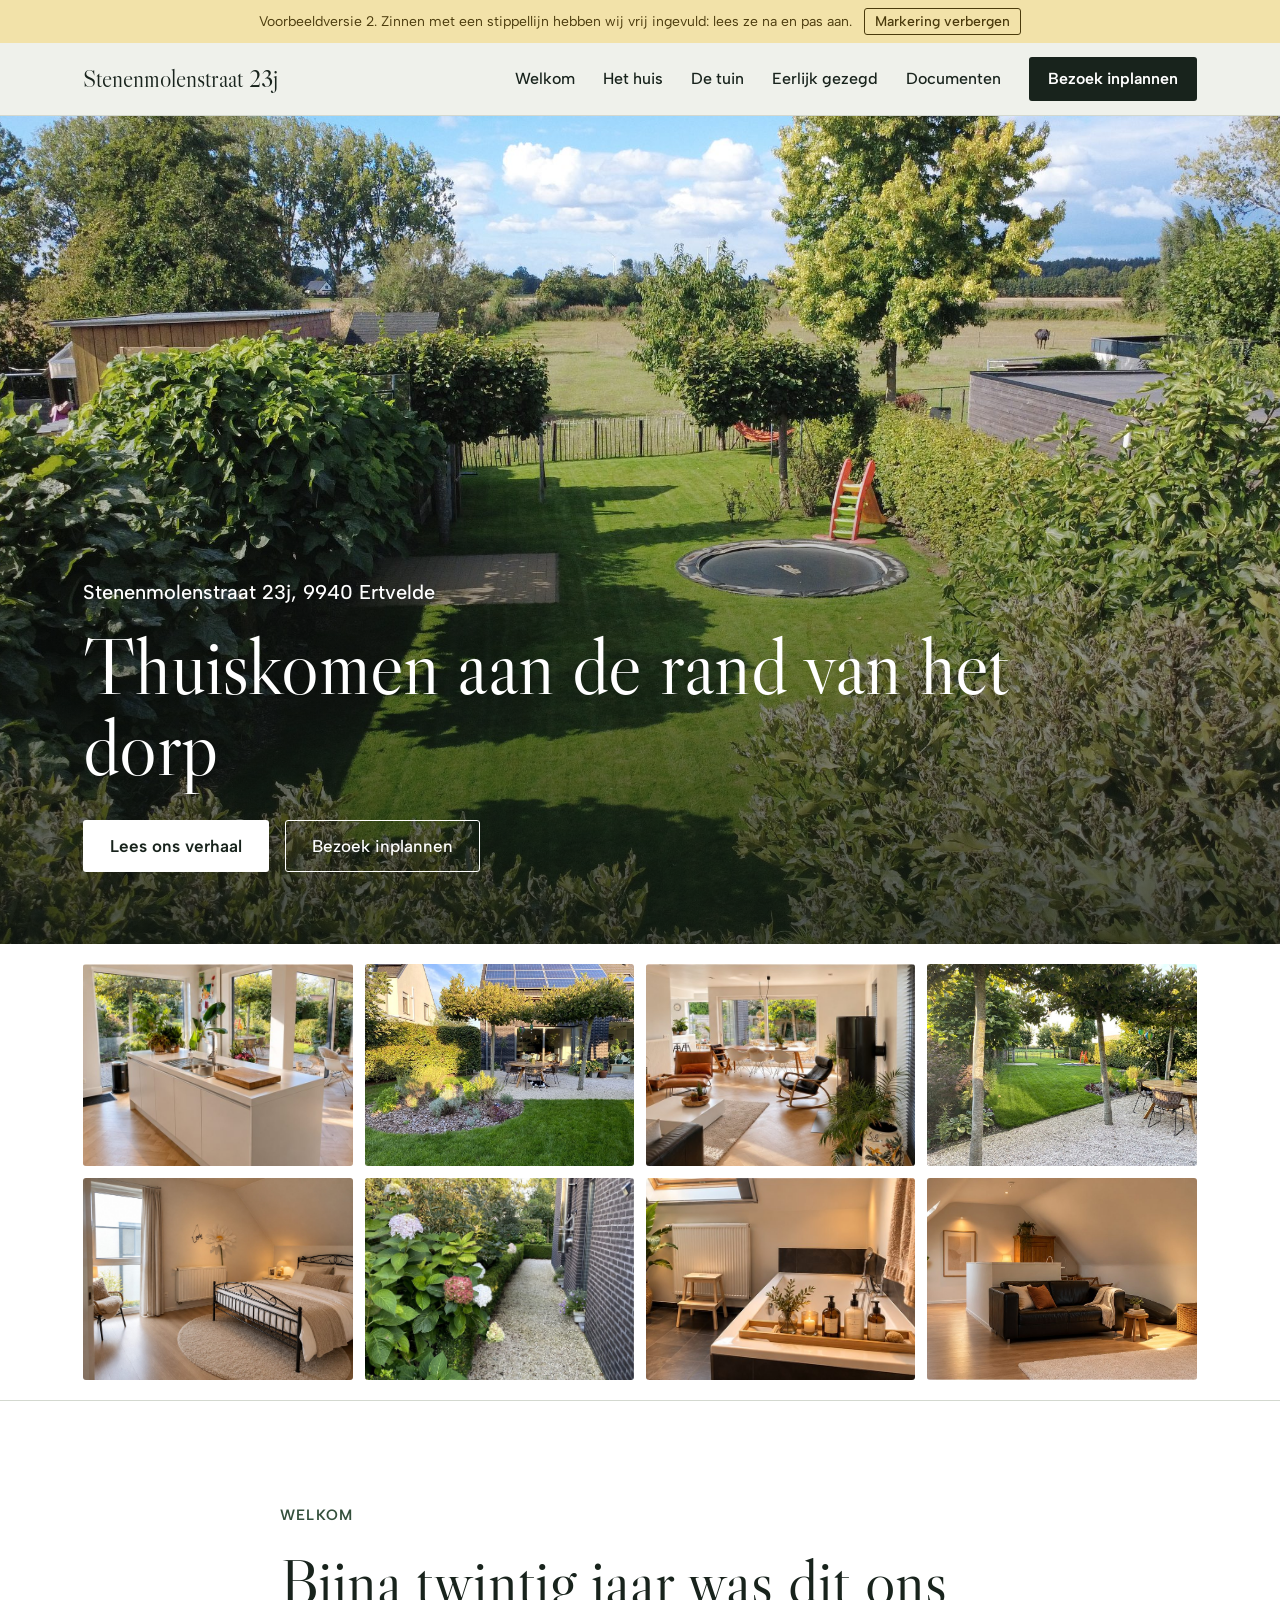
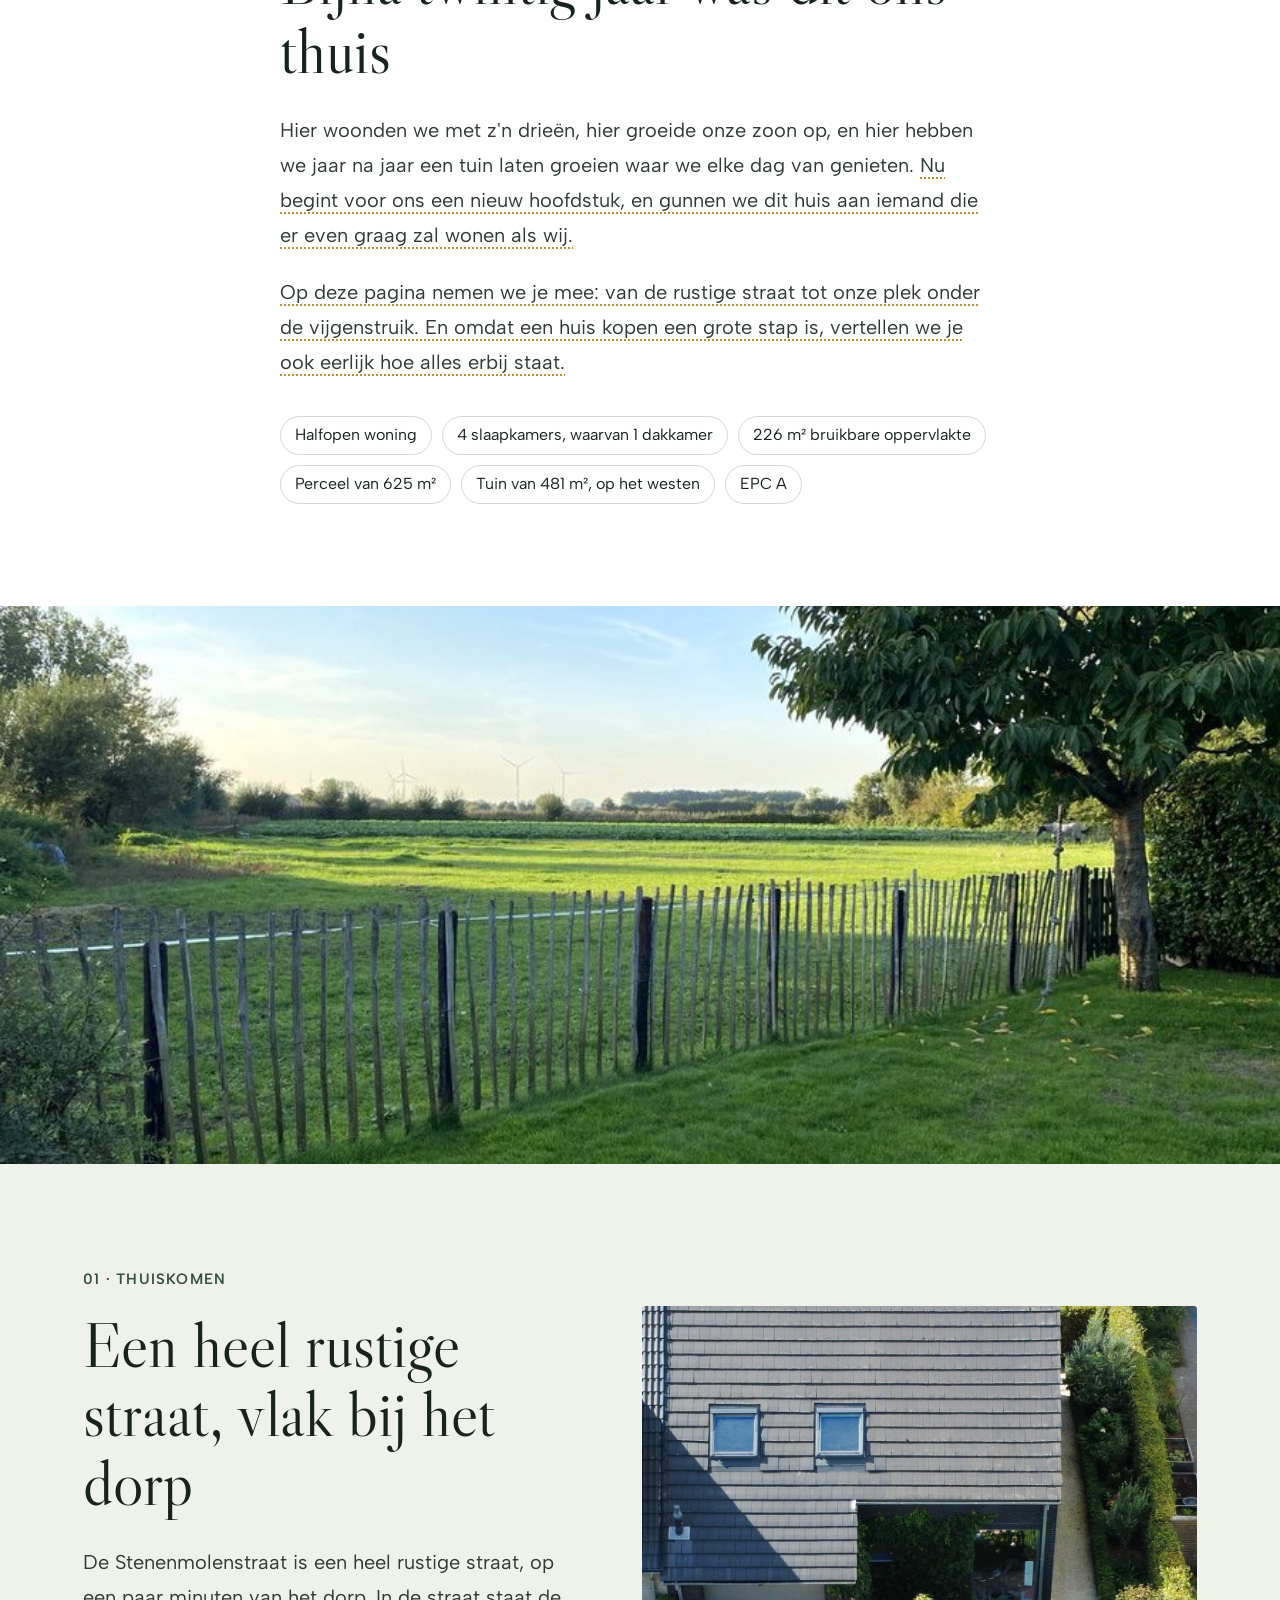
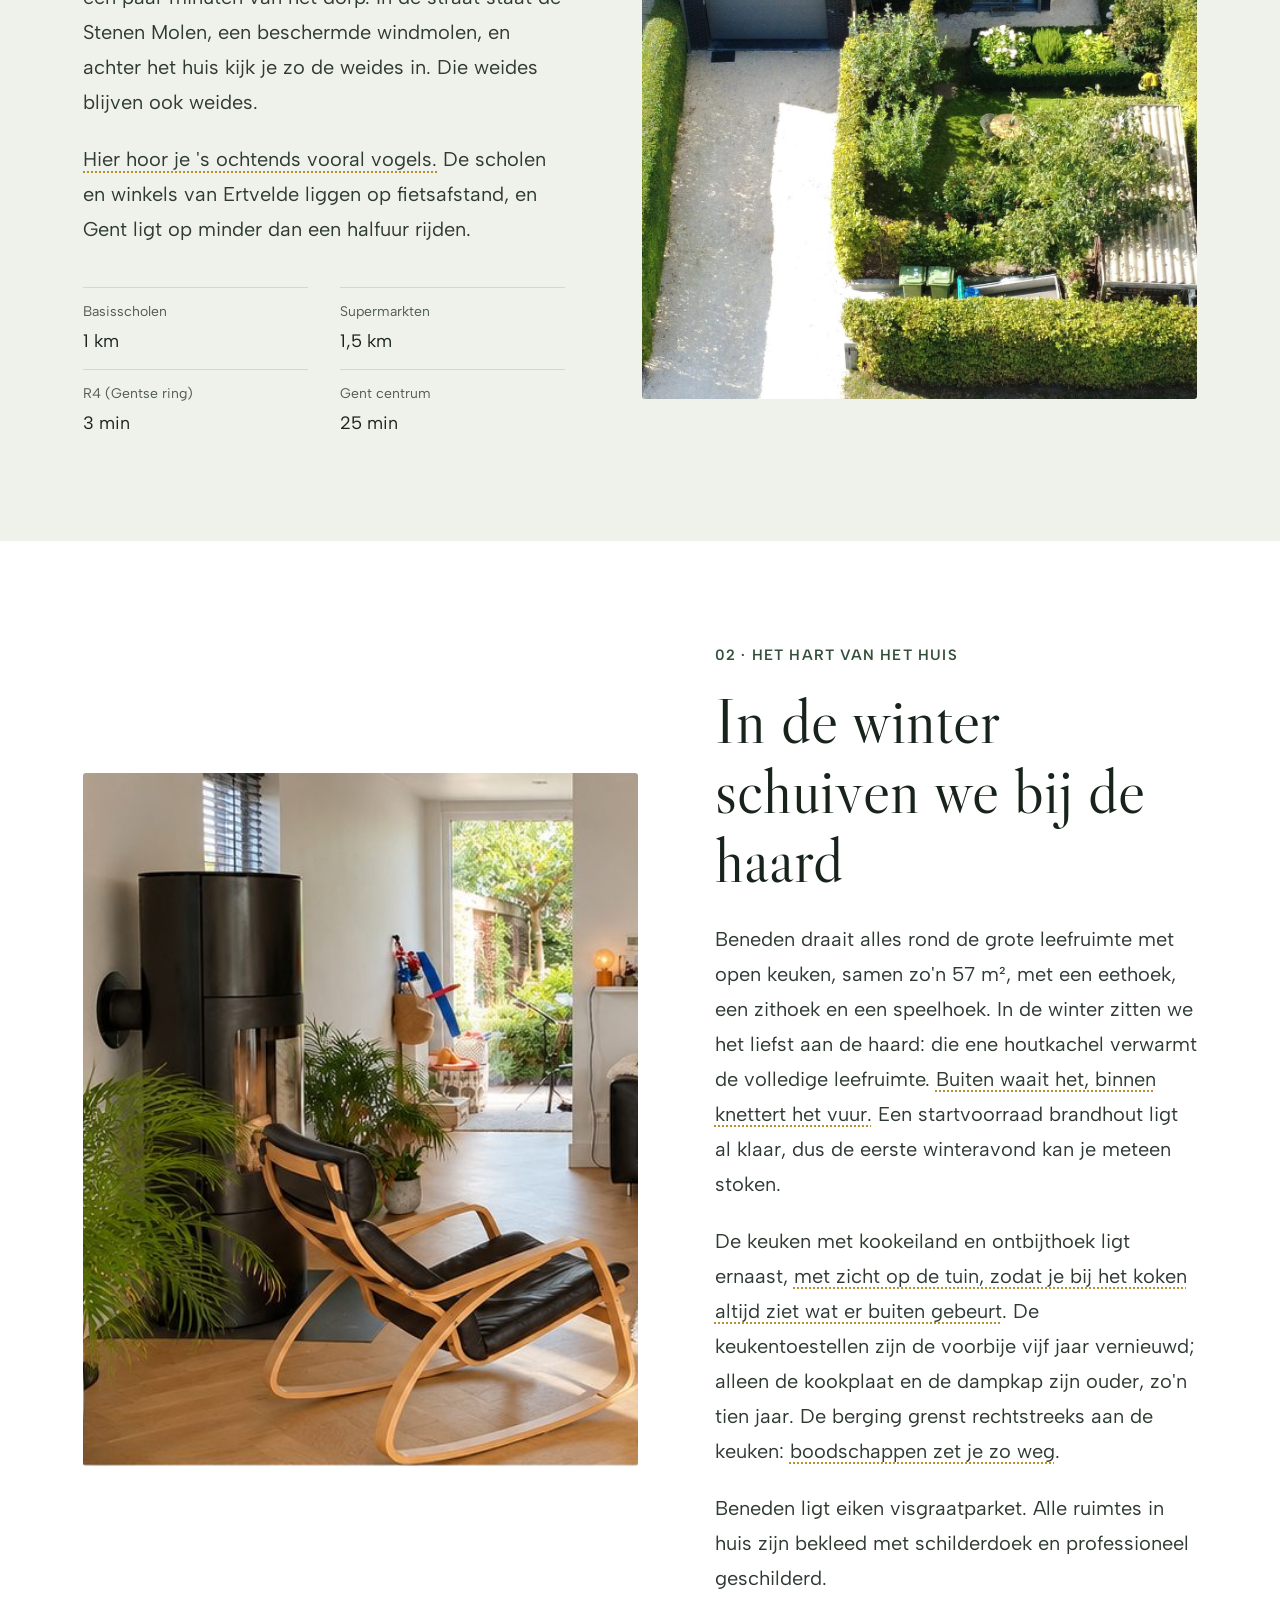
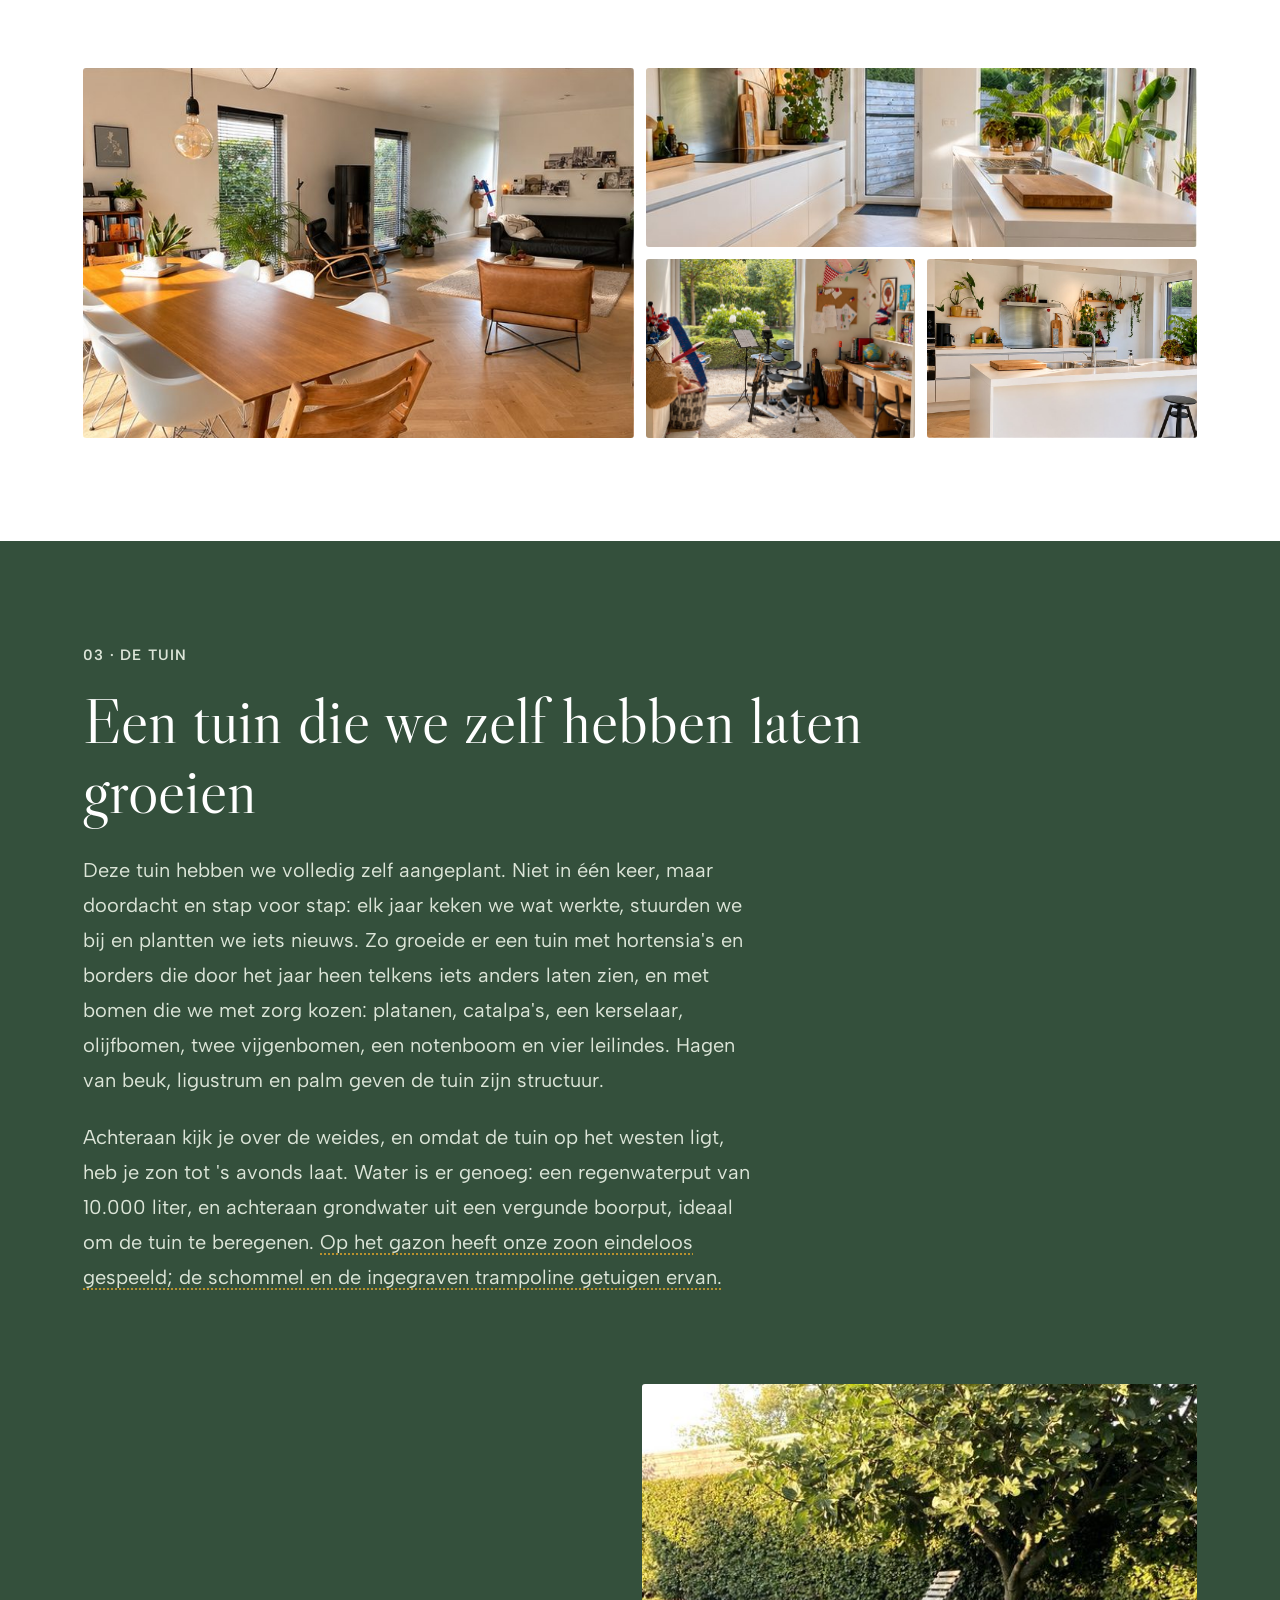
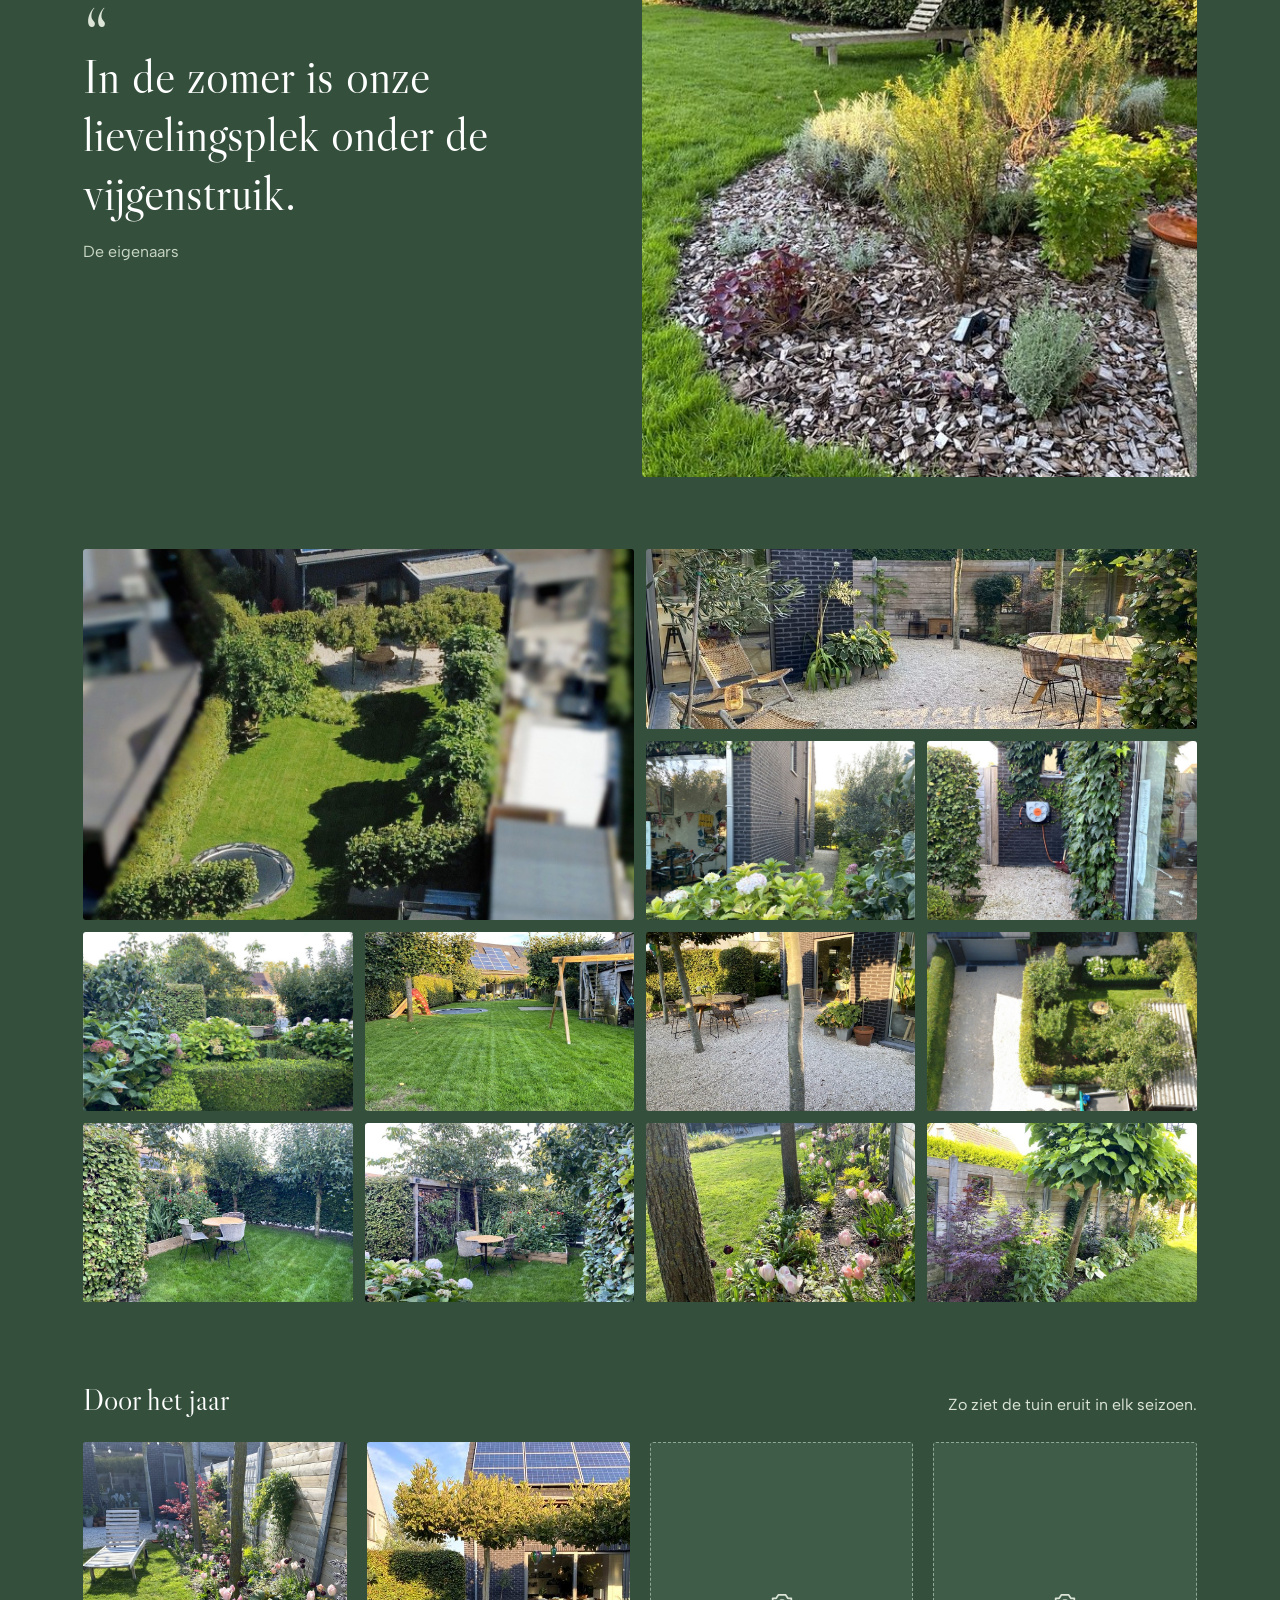
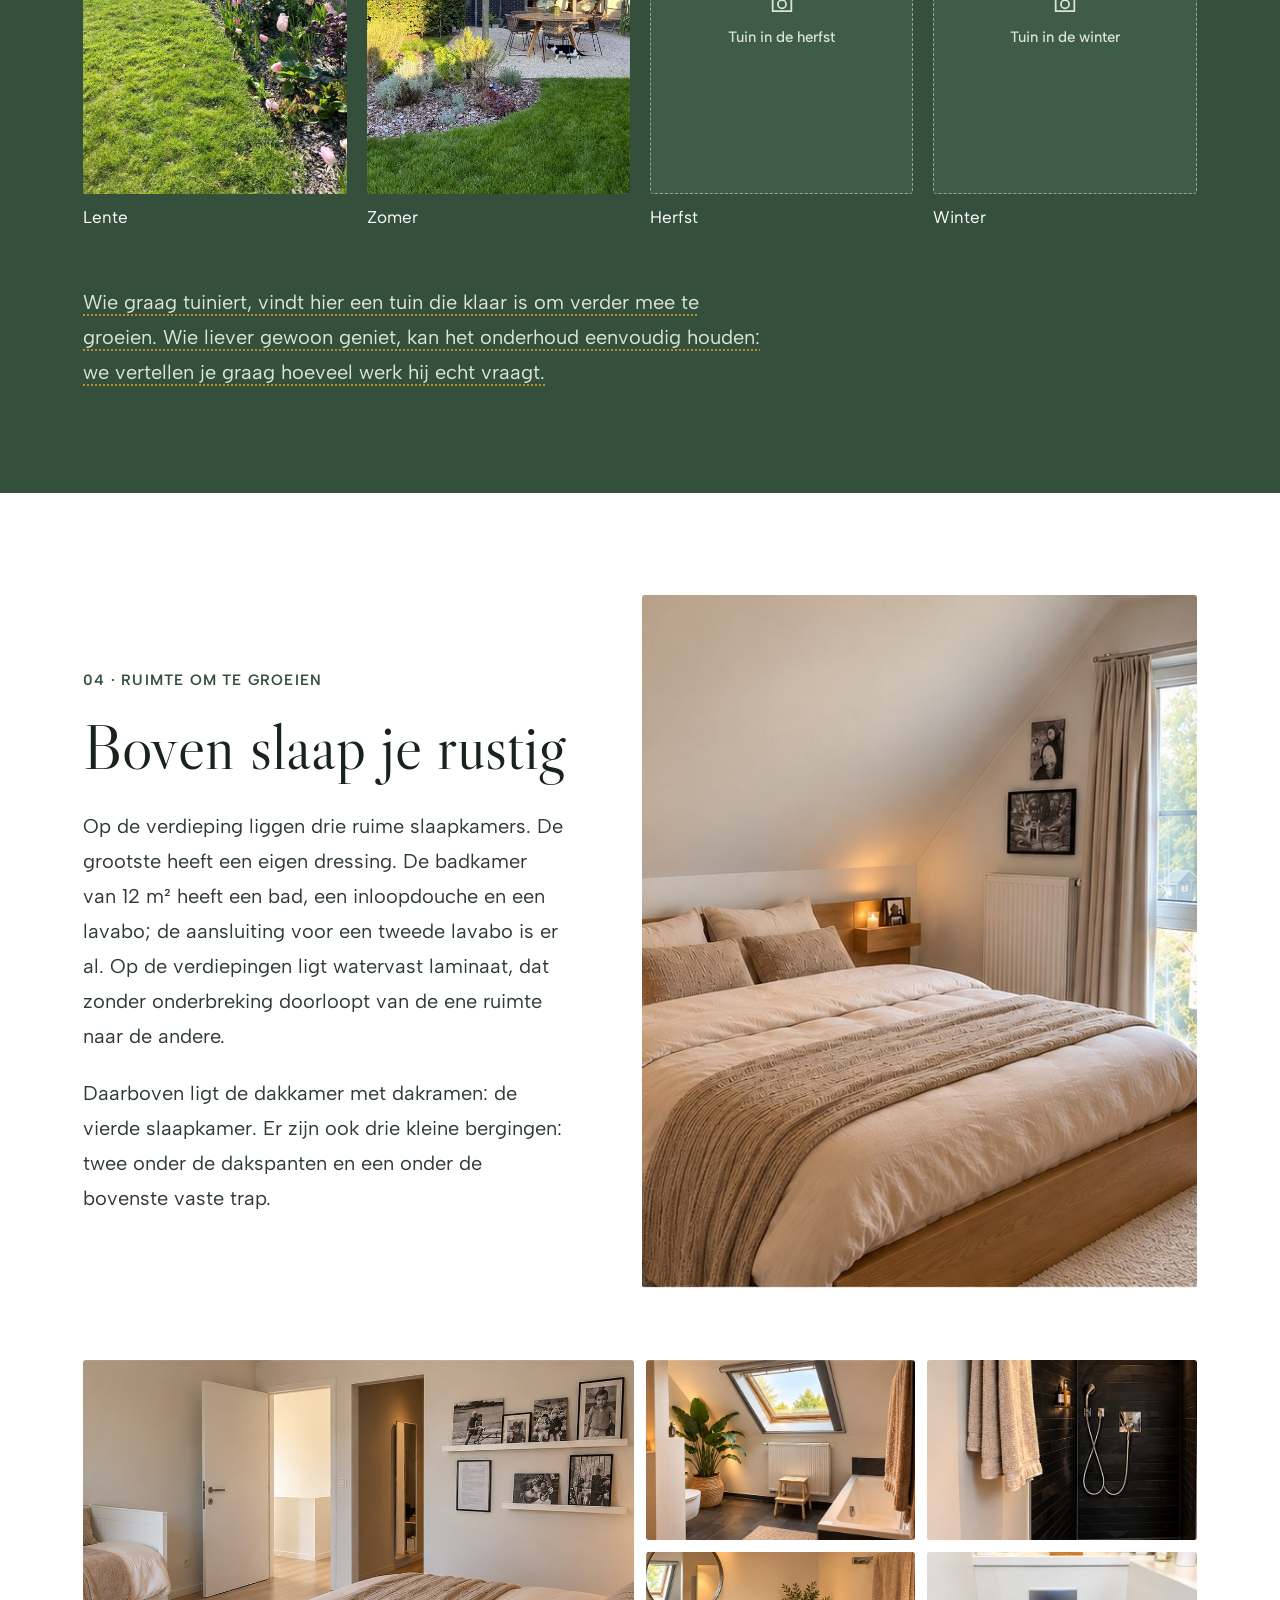
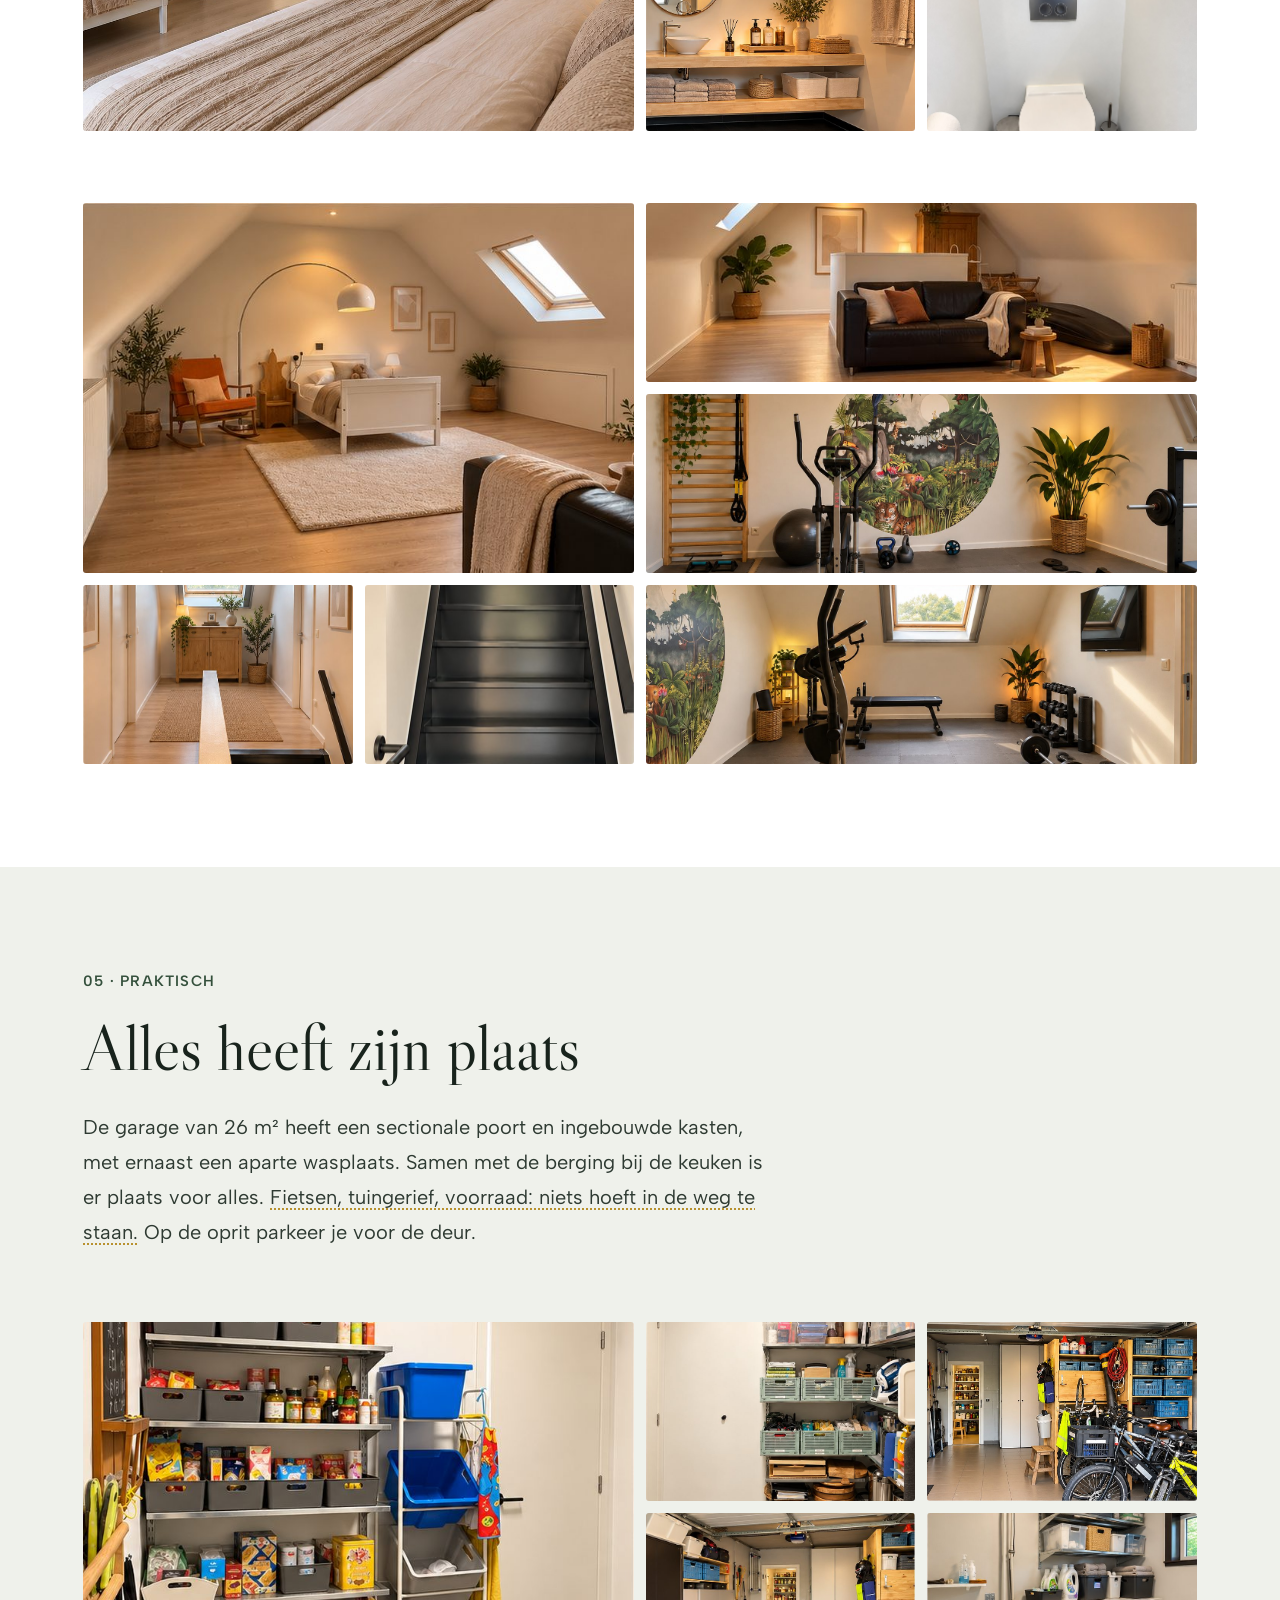
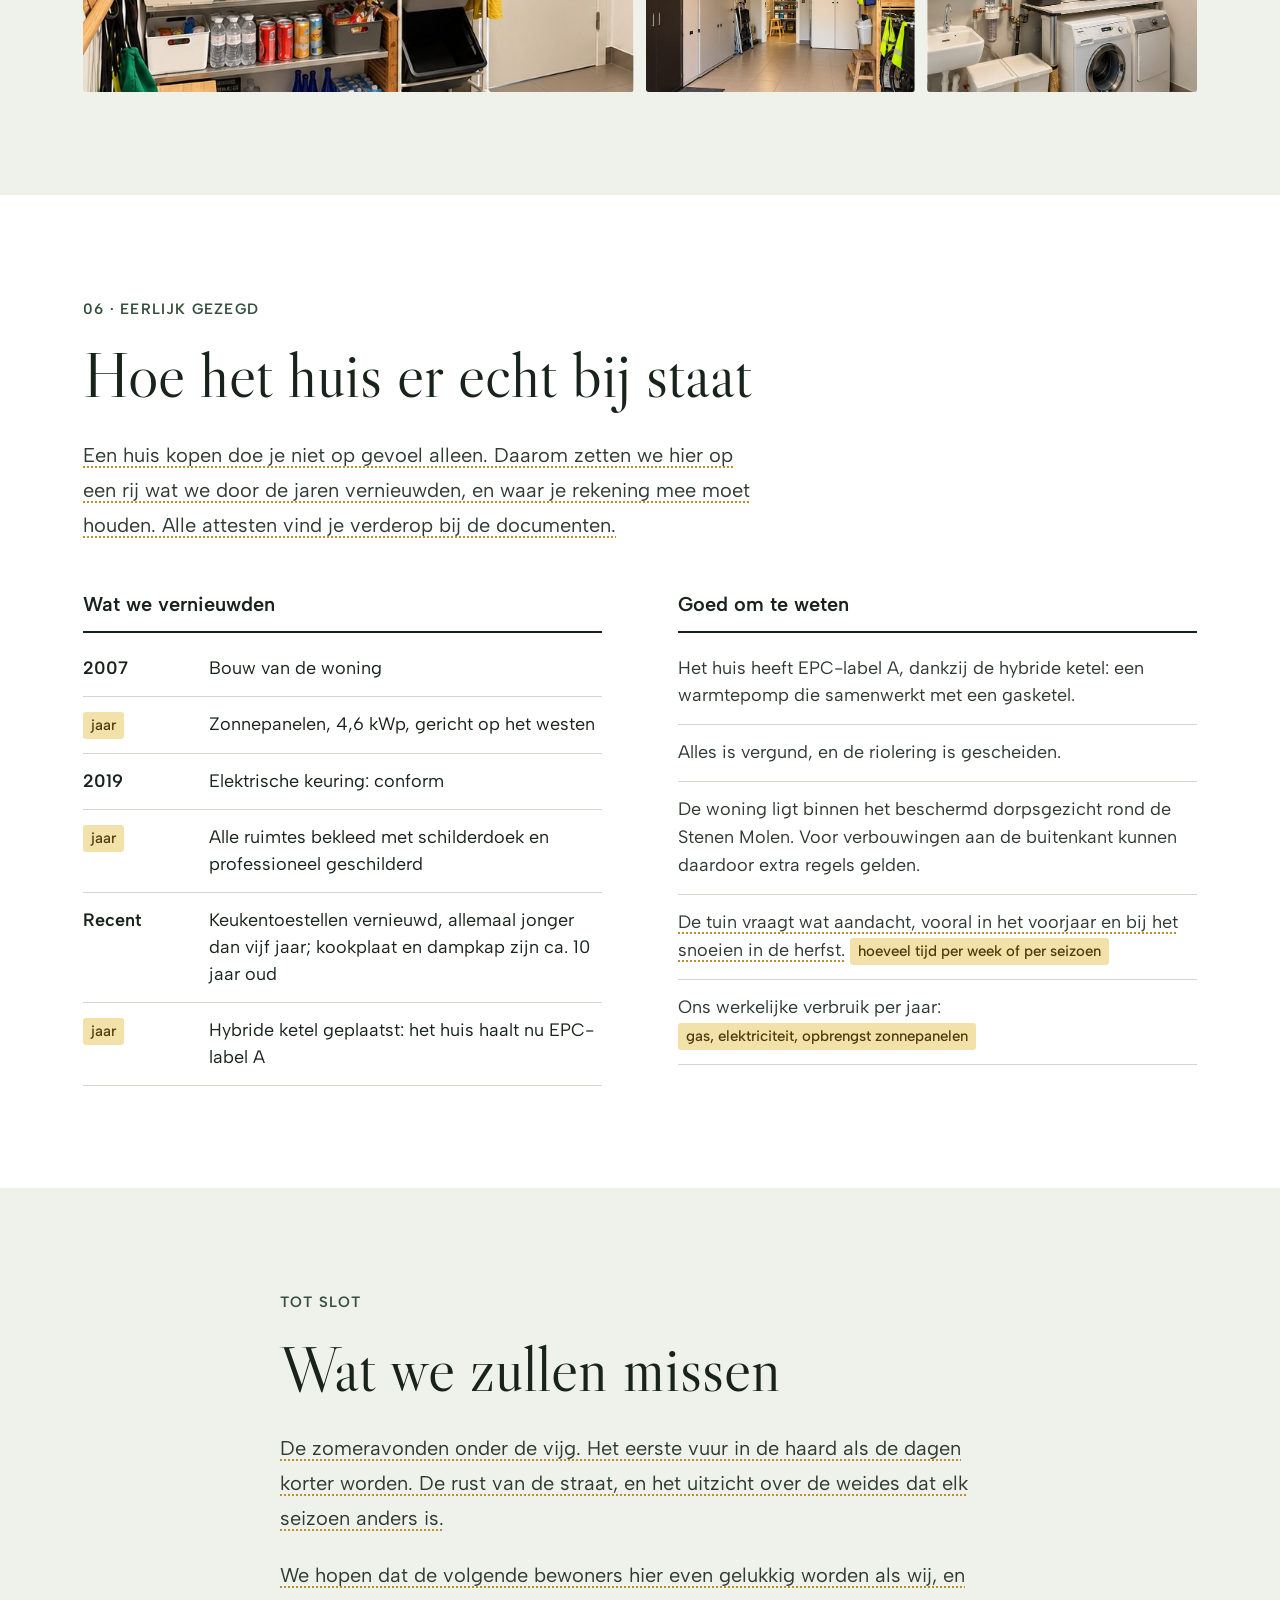
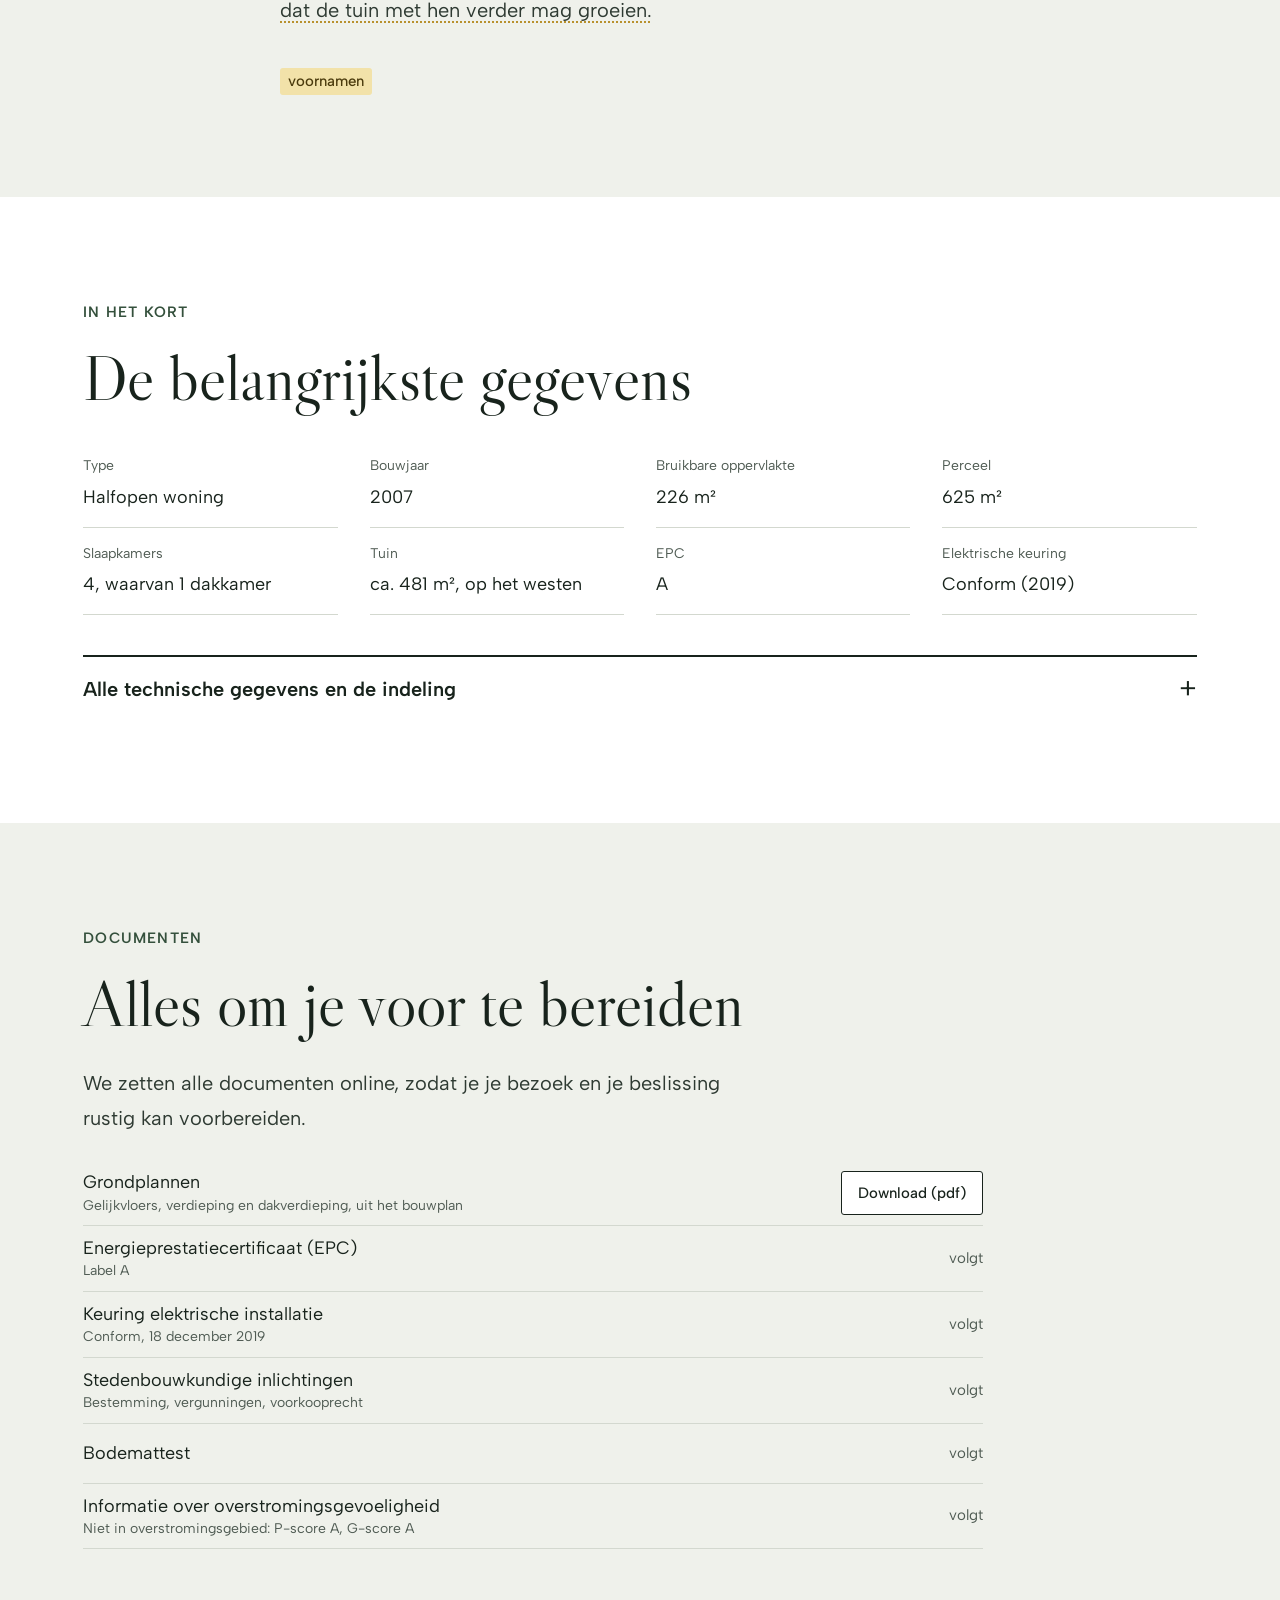
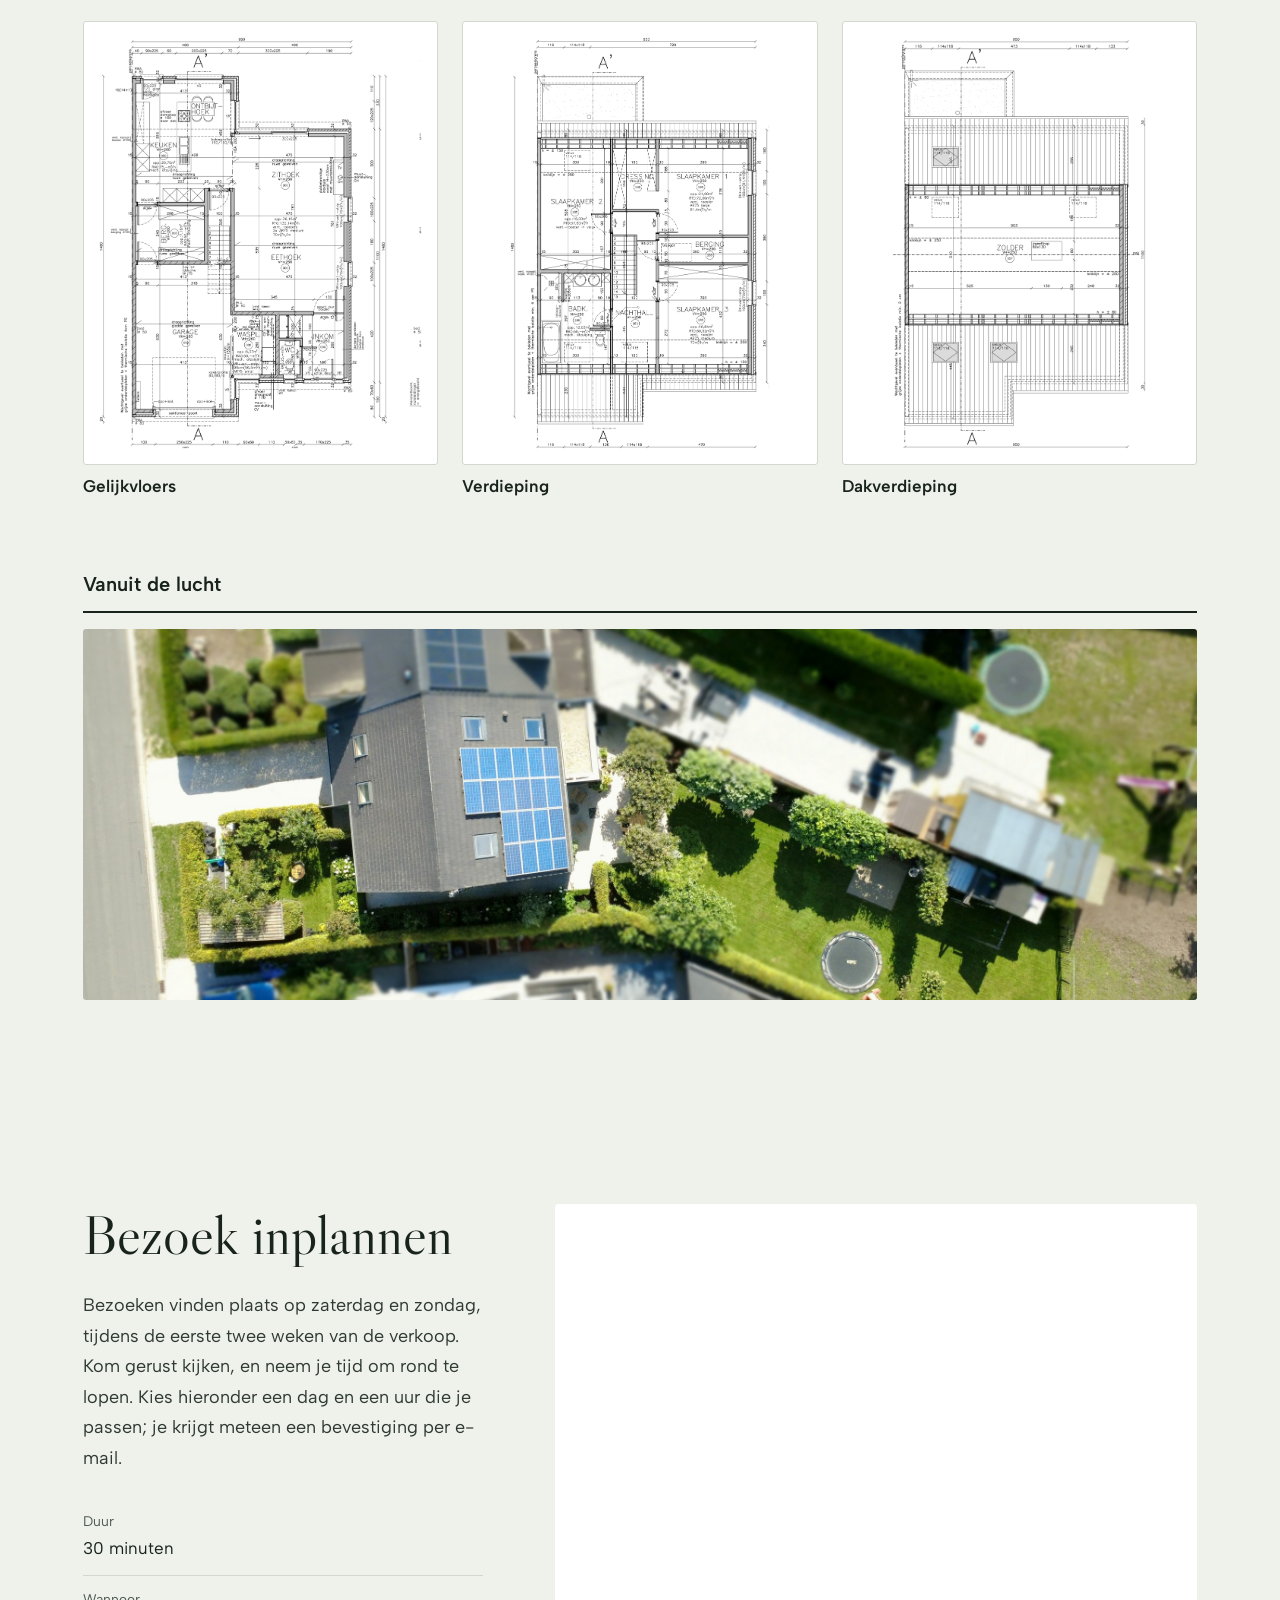
==== v2/index.html @ abac749d "Extra info over het huis in v1 en v2 - Zolder wordt dakkamer: 4 slaapkamers, met 3 kleine bergingen " ====
<!doctype html>
<html lang="nl">
<head>
<meta charset="utf-8">
<meta name="viewport" content="width=device-width, initial-scale=1, viewport-fit=cover">
<title>Stenenmolenstraat 23j, Ertvelde: ons huis is te koop</title>
<meta name="description" content="Halfopen woning met uitzicht over de weides en een doordachte, goed onderhouden tuin. Vier slaapkamers, waarvan één dakkamer, en EPC A. Te koop rechtstreeks bij de eigenaars.">
<!-- VOORBEELDVERSIE: verwijder de noindex-regel bij livegang -->
<meta name="robots" content="noindex">
<meta property="og:type" content="website">
<meta property="og:title" content="Te koop: halfopen woning in Ertvelde">
<meta property="og:description" content="Stenenmolenstraat 23j. Uitzicht over de weides, een tuin die twintig jaar met zorg werd aangelegd. Plan je bezoek online.">
<meta property="og:image" content="media/deelbeeld.jpg">
<link rel="preconnect" href="https://fonts.googleapis.com">
<link rel="preconnect" href="https://fonts.gstatic.com" crossorigin>
<link href="https://fonts.googleapis.com/css2?family=Albert+Sans:wght@400;500;600&family=Libre+Caslon+Display&display=swap" rel="stylesheet">
<style>
:root{
  --mist:#EFF1EB;--paper:#FFFFFF;--ink:#18231C;--ink-2:#2E3A32;--muted:#4F5B53;
  --moss:#34503C;--moss-2:#3E5C47;--moss-ink:#DCE5D8;--moss-muted:#C9D6C5;--moss-line:#56705C;
  --line:#D3D8CF;--field:#7F8A82;--ph:#DDE2D8;--ph-line:#9AA59C;
  --todo-bg:#F2E2A9;--todo-ink:#4A3A0C;
  --serif:'Libre Caslon Display','Libre Caslon Text',Georgia,serif;
  --sans:'Albert Sans','Helvetica Neue',Helvetica,Arial,sans-serif;
  --pad:clamp(20px,6.5vw,96px);
  --section:clamp(64px,8vw,112px);
  --header:72px;
}
*,*::before,*::after{box-sizing:border-box}
[hidden]{display:none!important}
:root{padding-top:env(safe-area-inset-top,0px);padding-bottom:env(safe-area-inset-bottom,0px)}
html{scroll-behavior:smooth;scroll-padding-top:calc(var(--header) + 8px + env(safe-area-inset-top,0px));-webkit-text-size-adjust:100%}
@media (prefers-reduced-motion:reduce){html{scroll-behavior:auto}*{transition:none!important}}
body{margin:0;background:var(--mist);color:var(--ink);font-family:var(--sans);font-size:18px;line-height:1.7;-webkit-font-smoothing:antialiased}
img,video,svg{display:block;max-width:100%}
h1,h2,h3,p,figure,dl,dd{margin:0}
a{color:var(--moss)}
a:hover{color:var(--ink)}
:focus-visible{outline:2px solid var(--ink);outline-offset:2px;box-shadow:0 0 0 4px #FFFFFF}
.wrap{max-width:1440px;margin-inline:auto;padding-inline:var(--pad)}

/* Placeholders: alles in geel vullen we nog in */
.todo{display:inline-block;background:var(--todo-bg);color:var(--todo-ink);font-family:var(--sans);font-size:15px;font-weight:500;line-height:1.4;padding:3px 8px;border-radius:3px}
.draft{background:var(--todo-bg);color:var(--todo-ink);font-size:14px;line-height:1.5;text-align:center;padding:8px var(--pad)}

.skip{position:absolute;left:16px;top:-80px;z-index:100;background:var(--ink);color:#FFFFFF;padding:12px 16px;border-radius:3px}
.skip:focus{top:12px;color:#FFFFFF}

/* Knoppen */
.btn{display:inline-flex;align-items:center;justify-content:center;min-height:52px;padding:0 26px;border:1px solid transparent;border-radius:3px;font:600 17px/1.2 var(--sans);text-decoration:none;cursor:pointer;text-align:center}
.btn-ink{background:var(--ink);color:#FFFFFF}.btn-ink:hover{background:var(--moss);color:#FFFFFF}
.btn-light{background:#FFFFFF;color:var(--ink)}.btn-light:hover{background:var(--mist);color:var(--ink)}
.btn-ghost{border-color:#FFFFFF;color:#FFFFFF;font-weight:500}.btn-ghost:hover{background:rgba(255,255,255,.12);color:#FFFFFF}
.btn-moss{background:var(--moss);color:#FFFFFF}.btn-moss:hover{background:#2A4231;color:#FFFFFF}
.btn-outline{background:#FFFFFF;border-color:var(--ink);color:var(--ink);font-weight:500}.btn-outline:hover{background:var(--mist)}
.btn:disabled{opacity:.6;cursor:progress}

/* Header */
.site-header{position:sticky;top:env(safe-area-inset-top,0px);z-index:50;background:rgba(239,241,235,.97);border-bottom:1px solid var(--line)}
.site-header .wrap{height:var(--header);display:flex;align-items:center;justify-content:space-between;gap:24px}
.brand{font-family:var(--serif);font-size:24px;line-height:1.2;color:var(--ink);text-decoration:none;padding:10px 0}
.brand:hover{color:var(--ink)}
.nav{display:flex;align-items:center;gap:28px}
.nav a:not(.btn){color:var(--ink);text-decoration:none;font-size:16px;font-weight:500;padding:12px 0}
.nav a:not(.btn):hover{text-decoration:underline;text-underline-offset:6px}
.nav .btn{min-height:44px;padding:0 18px;font-size:16px}
.menu-toggle{display:none;align-items:center;gap:10px;min-height:44px;padding:0 14px;border:1px solid var(--ink);border-radius:3px;background:transparent;color:var(--ink);font:500 16px var(--sans);cursor:pointer}
@media (max-width:980px){
  .menu-toggle{display:inline-flex}
  .nav{display:none;position:absolute;top:var(--header);left:0;right:0;flex-direction:column;align-items:stretch;gap:0;background:var(--mist);border-bottom:1px solid var(--line);padding:4px var(--pad) 20px}
  .nav.is-open{display:flex}
  .nav a:not(.btn){padding:14px 0;border-bottom:1px solid var(--line)}
  .nav .btn{margin-top:16px;min-height:52px}
}

/* Hero */
.hero{position:relative;height:calc(100vh - var(--header));height:calc(100svh - var(--header));min-height:620px;max-height:920px;display:flex;align-items:flex-end;background:#2F4231;overflow:hidden;color:#FFFFFF}
.hero-media{position:absolute;inset:0}
.hero-media>*{position:absolute;inset:0;width:100%;height:100%;object-fit:cover}
.hero-video{opacity:0;transition:opacity .8s ease}
.hero-video.is-ready{opacity:1}
.hero-scrim{position:absolute;inset:0;background:linear-gradient(to top,rgba(14,22,17,.72) 0%,rgba(14,22,17,.35) 38%,rgba(14,22,17,0) 62%)}
.hero-content{position:relative;width:100%;display:flex;justify-content:space-between;align-items:flex-end;gap:32px 48px;padding-bottom:clamp(40px,8vh,88px)}
.hero-text{display:flex;flex-direction:column;gap:20px;max-width:960px}
.hero-address{font-size:20px;font-weight:500;line-height:1.4}
.hero h1{font-family:var(--serif);font-weight:400;font-size:clamp(44px,6.2vw,84px);line-height:1.02;letter-spacing:-.01em}
.hero-actions{display:flex;flex-wrap:wrap;gap:16px;margin-top:12px}
.hero-side{display:flex;flex-direction:column;align-items:flex-end;gap:12px;flex-shrink:0}
.drone-todo{display:flex;align-items:center;gap:10px;max-width:300px;padding:10px 14px}
.drone-todo svg{flex-shrink:0}
.video-toggle{min-height:44px;padding:0 16px;border:1px solid rgba(255,255,255,.7);border-radius:3px;background:rgba(14,22,17,.35);color:#FFFFFF;font:500 15px var(--sans);cursor:pointer}
@media (max-width:720px){
  .hero{display:block;height:auto;min-height:0;max-height:none}
  .hero-media{position:relative;height:52vh;height:52svh;min-height:300px}
  .hero-scrim{display:none}
  .hero-content{flex-direction:column;align-items:stretch;padding-top:28px;padding-bottom:44px}
  .hero-actions .btn{flex:1 1 100%}
  .hero-side{align-items:flex-start}
}

/* Kerngegevens */
.facts{background:#FFFFFF;border-bottom:1px solid var(--line)}
.facts dl{display:grid;grid-template-columns:repeat(5,minmax(0,1fr));gap:24px 32px;padding-block:36px}
.facts div{display:flex;flex-direction:column;gap:6px}
.facts dt{font-size:14px;line-height:1.4;color:var(--muted)}
.facts dd{font-size:20px;font-weight:500;line-height:1.4}
@media (max-width:980px){.facts dl{grid-template-columns:repeat(3,minmax(0,1fr))}}
@media (max-width:560px){.facts dl{grid-template-columns:repeat(2,minmax(0,1fr));padding-block:28px}}

/* Secties */
.section{padding-block:var(--section)}
.section--white{background:#FFFFFF}
.section--moss{background:var(--moss);color:#FFFFFF}
.h2{font-family:var(--serif);font-weight:400;font-size:clamp(40px,5vw,56px);line-height:1.1}
.lead{font-family:var(--serif);font-size:clamp(24px,2.6vw,30px);line-height:1.35}
.body{color:var(--ink-2)}
.section-head{display:flex;justify-content:space-between;align-items:flex-end;flex-wrap:wrap;gap:20px 64px;margin-bottom:clamp(40px,5vw,56px)}
.section-head p{max-width:560px;color:var(--ink-2)}

/* De woning */
.woning{display:grid;grid-template-columns:minmax(0,1fr) 440px;gap:96px;align-items:start}
.woning-text{display:flex;flex-direction:column;gap:28px;max-width:700px}
.woning-text .body{display:flex;flex-direction:column;gap:18px;max-width:640px}
.card{background:#FFFFFF;border-radius:4px;padding:32px}
.ligging{display:flex;flex-direction:column;gap:20px}
.ligging h3{font-family:var(--serif);font-weight:400;font-size:30px;line-height:1.15}
.map{display:block;width:100%;height:240px;border:0;border-radius:3px;background:var(--ph)}
.map-links{display:flex;flex-wrap:wrap;gap:8px 24px;margin-top:-8px;font-size:15px;font-weight:500}
.map-links a{padding:6px 0}
@media (max-width:1100px){.woning{grid-template-columns:1fr;gap:56px}.ligging{max-width:560px}}
@media (max-width:640px){.card{padding:24px 20px}}

/* Placeholders voor beelden */
.ph{display:flex;flex-direction:column;align-items:center;justify-content:center;gap:10px;padding:16px;background:var(--ph);border:1px dashed var(--ph-line);border-radius:3px;color:#3F4A43;font-size:15px;font-weight:500;line-height:1.4;text-align:center}
.section--moss .ph{background:var(--moss-2);border-color:#8FA893;color:var(--moss-ink)}
.photo{position:relative;overflow:hidden;border-radius:3px}
.photo .ph{position:absolute;inset:0}
.photo img{position:absolute;inset:0;width:100%;height:100%;object-fit:cover}

/* Lijsten */
.rows{list-style:none;margin:0;padding:0}
.row{display:flex;justify-content:space-between;align-items:center;gap:16px;min-height:56px;padding-block:8px;border-bottom:1px solid var(--line);font-size:17px;line-height:1.4}
.row small{display:block;margin-top:2px;font-size:14px;color:var(--muted)}
.row .todo{flex-shrink:0}
.row>span:last-child{flex-shrink:0;white-space:nowrap;text-align:right}
.kv{display:flex;flex-direction:column;gap:6px;padding-block:14px;border-bottom:1px solid var(--line);line-height:1.4}
.kv dt{font-size:14px;color:var(--muted)}
.kv dd{font-size:17px}
.section--moss .kv{gap:4px;border-bottom:0;border-top:1px solid var(--moss-line)}
.section--moss .kv dt{color:var(--moss-muted)}

/* Indeling en technische gegevens */
.cols-4{display:grid;grid-template-columns:repeat(4,minmax(0,1fr));gap:40px}
@media (max-width:1100px){.cols-4{grid-template-columns:repeat(2,minmax(0,1fr));gap:48px 40px}}
@media (max-width:640px){.cols-4{grid-template-columns:1fr}}
.col-title{font-size:20px;font-weight:600;line-height:1.3;padding-bottom:14px;margin-bottom:8px;border-bottom:2px solid var(--ink)}
.col-title--top{padding:16px 0 12px;margin:0;border-bottom:0;border-top:2px solid var(--ink)}
.plan{margin-top:20px}

/* De tuin */
.tuin-head{display:flex;justify-content:space-between;align-items:flex-end;flex-wrap:wrap;gap:32px 96px}
.tuin-intro{display:flex;flex-direction:column;gap:16px;max-width:640px}
.tuin-intro .lead{font-size:clamp(28px,3vw,36px);line-height:1.25}
.tuin-head .tuin-body{max-width:520px;font-size:19px;color:var(--moss-ink)}
.seasons{margin-top:80px}
.seasons-head{display:flex;justify-content:space-between;align-items:baseline;flex-wrap:wrap;gap:8px 32px;margin-bottom:24px}
.seasons-head h3{font-family:var(--serif);font-weight:400;font-size:30px;line-height:1.2}
.seasons-head p{font-size:16px;color:var(--moss-ink)}
.seasons-grid{display:grid;grid-template-columns:repeat(4,minmax(0,1fr));gap:20px}
.season{display:flex;flex-direction:column;gap:12px}
.season .photo{aspect-ratio:3/4}
.season figcaption{font-size:17px;line-height:1.4}
.tuin-facts{display:grid;grid-template-columns:repeat(3,minmax(0,1fr));gap:48px;margin-top:80px}
.tuin-facts h3{font-size:18px;font-weight:600;line-height:1.4;margin-bottom:12px}
@media (max-width:900px){
  .seasons-grid{grid-template-columns:repeat(2,minmax(0,1fr));gap:14px}
  .tuin-facts{grid-template-columns:1fr;gap:32px;margin-top:56px}
  .seasons{margin-top:56px}
}

/* Foto's */
.gallery{display:grid;grid-template-columns:repeat(4,minmax(0,1fr));grid-auto-rows:clamp(150px,14vw,220px);grid-auto-flow:dense;gap:12px}
.gallery .photo--big{grid-column:span 2;grid-row:span 2}
.gallery .photo--wide{grid-column:span 2}
.gallery .photo--full{grid-column:1/-1;grid-row:span 2}
.gallery .photo--tall{grid-row:span 2}
.gallery-group+.gallery-group{margin-top:clamp(48px,6vw,72px)}
.gallery-title{font-size:20px;font-weight:600;line-height:1.3;padding-bottom:14px;margin-bottom:16px;border-bottom:2px solid var(--ink)}
.photos .gallery-group+.gallery-group{margin-top:clamp(56px,6vw,88px)}
.photo-head{display:flex;justify-content:space-between;align-items:baseline;flex-wrap:wrap;gap:8px 32px;margin-bottom:24px}
.photo-title{font-family:var(--serif);font-weight:400;font-size:clamp(32px,3.6vw,44px);line-height:1.15}
.photo-hint{font-size:16px;color:var(--ink-2)}
.tuin-gallery{margin-top:clamp(48px,6vw,72px)}
.zoom{position:absolute;inset:0;display:block;cursor:zoom-in}
.zoom img{transition:transform .5s ease}
.zoom:hover img{transform:scale(1.03)}
.zoom:focus-visible{outline-offset:-4px}
@media (max-width:720px){
  .gallery{grid-template-columns:repeat(2,minmax(0,1fr));grid-auto-rows:140px;gap:8px}
  .gallery .photo--big{grid-column:1 / -1}
}
.plans{margin-top:clamp(56px,6vw,80px)}
.plans-grid{display:grid;grid-template-columns:repeat(auto-fit,minmax(240px,1fr));gap:24px;margin-top:20px}
.plan-card{margin:0;display:flex;flex-direction:column;gap:10px}
.plan-card .zoom{position:relative;inset:auto;display:block;aspect-ratio:4/5;background:#FFFFFF;border:1px solid var(--line);border-radius:3px;overflow:hidden}
.plan-card img{position:absolute;top:12px;left:12px;width:calc(100% - 24px);height:calc(100% - 24px);object-fit:contain}
.plan-card figcaption{font-size:17px;font-weight:600;line-height:1.4}
.plans-note{margin-top:16px;font-size:16px;color:var(--ink-2)}
.strip{display:grid;grid-template-columns:repeat(4,minmax(0,1fr));gap:12px;padding:20px max(var(--pad),calc((100% - 1440px)/2 + var(--pad)));background:#FFFFFF;border-bottom:1px solid var(--line)}
.strip-item{margin:0;position:relative;aspect-ratio:4/3;border-radius:3px;overflow:hidden}
.strip-item .zoom{position:absolute;inset:0}
.strip-item img{width:100%;height:100%;object-fit:cover}
.split-media .zoom,.bleed .zoom{position:absolute;inset:0;display:block}
@media (max-width:720px){
  .strip{display:flex;gap:10px;overflow-x:auto;scroll-snap-type:x mandatory;scroll-padding-inline:var(--pad);padding:16px var(--pad);-webkit-overflow-scrolling:touch;scrollbar-width:none}
  .strip::-webkit-scrollbar{display:none}
  .strip-item{flex:0 0 78%;scroll-snap-align:start}
}
/* Lightbox */
.lightbox{width:100vw;height:100vh;height:100dvh;max-width:none;max-height:none;margin:0;padding:0;border:0;background:rgba(14,22,17,.96);color:#FFFFFF}
.lightbox::backdrop{background:rgba(14,22,17,.96)}
.lb-inner{position:relative;display:flex;flex-direction:column;align-items:center;justify-content:center;gap:14px;width:100%;height:100%;padding:64px 72px 24px}
.lb-img{max-width:100%;max-height:calc(100% - 44px);object-fit:contain;border-radius:2px}
.lb-cap{font-size:16px;line-height:1.4;color:#DCE5D8;text-align:center}
.lb-btn{position:absolute;display:inline-flex;align-items:center;justify-content:center;width:52px;height:52px;border:1px solid rgba(255,255,255,.5);border-radius:3px;background:rgba(14,22,17,.5);color:#FFFFFF;cursor:pointer}
.lb-btn:hover{background:rgba(255,255,255,.12)}
.lb-close{top:12px;right:12px}
.lb-prev{left:12px;top:50%;transform:translateY(-50%)}
.lb-next{right:12px;top:50%;transform:translateY(-50%)}
@media (max-width:720px){
  .lb-inner{padding:64px 8px 84px}
  .lb-prev,.lb-next{top:auto;bottom:16px;transform:none}
  .lb-prev{left:calc(50% - 60px)}.lb-next{right:calc(50% - 60px)}
}

/* Bezoek inplannen */
.bezoek{display:grid;grid-template-columns:400px minmax(0,1fr);gap:72px;align-items:start}
.bezoek-info{display:flex;flex-direction:column;gap:24px}
@media (max-width:1100px){.bezoek{grid-template-columns:1fr;gap:48px}.bezoek-info{max-width:640px}}
.planner{background:#FFFFFF;border-radius:4px;padding:40px}
@media (max-width:640px){.planner{padding:24px 20px}}
.step+.step{margin-top:32px}
.step-title{margin-bottom:14px;font-size:18px;font-weight:600;line-height:1.4}
.days{display:grid;grid-template-columns:repeat(auto-fill,minmax(180px,1fr));gap:12px}
.day{display:flex;flex-direction:column;align-items:flex-start;gap:2px;min-height:76px;padding:14px 16px;border:1px solid #B9C1B4;border-radius:3px;background:#FFFFFF;color:var(--ink);font:inherit;line-height:1.35;text-align:left;cursor:pointer}
.day strong{font-size:17px;font-weight:600}
.day span{font-size:15px}
.day small{font-size:14px;color:var(--muted)}
.slots{display:grid;grid-template-columns:repeat(auto-fill,minmax(88px,1fr));gap:10px}
.slot{height:48px;border:1px solid #B9C1B4;border-radius:3px;background:#FFFFFF;color:var(--ink);font:500 16px/1 var(--sans);cursor:pointer}
.day:hover:not([aria-pressed="true"]),.slot:hover{border-color:var(--ink)}
.day[aria-pressed="true"]{background:var(--moss);border-color:var(--moss);color:#FFFFFF}
.day[aria-pressed="true"] small{color:var(--moss-ink)}
.hint{margin-top:12px;font-size:14px;line-height:1.5;color:var(--muted)}
.pl-status{margin-top:16px;font-size:16px;color:var(--ink-2)}
.pl-status:empty{display:none}
.cal-embed{width:100%;min-height:560px}
.cal-fallback{margin-top:24px;padding-top:16px;border-top:1px solid var(--line)}

/* Footer */
.footer{background:var(--ink);color:#FFFFFF;padding-block:clamp(64px,8vw,96px)}
.footer-top{display:flex;justify-content:space-between;align-items:flex-end;flex-wrap:wrap;gap:32px 64px}
.footer-name{font-family:var(--serif);font-size:clamp(34px,4vw,48px);line-height:1.1}
.footer-sub{margin-top:16px;font-size:18px;color:#C9D1C6}
.footer-meta{display:flex;justify-content:space-between;align-items:center;flex-wrap:wrap;gap:16px 48px;margin-top:40px;padding-top:32px;border-top:1px solid #3A463E;font-size:16px;line-height:1.8;color:#C9D1C6}
.footer-meta a{color:#FFFFFF;padding:10px 0}
.disclaimer{margin-top:24px;font-size:14px;line-height:1.6;color:#A9B3AB}

/* ===== Versie 2: verhaal ===== */
.vrij{text-decoration:underline dotted 2px;text-decoration-color:#B8912E;text-underline-offset:5px}
body.no-marks .vrij{text-decoration:none}
.draft button{margin-left:12px;padding:4px 10px;border:1px solid var(--todo-ink);border-radius:3px;background:transparent;color:var(--todo-ink);font:500 14px var(--sans);cursor:pointer}
.kicker{display:block;margin-bottom:18px;font-size:15px;font-weight:600;letter-spacing:.08em;text-transform:uppercase;color:var(--moss)}
.section--moss .kicker{color:var(--moss-ink)}
.story{max-width:680px;display:flex;flex-direction:column;gap:22px;font-size:20px;line-height:1.75;color:var(--ink-2)}
.section--moss .story{color:var(--moss-ink)}
.story--center{margin-inline:auto}
.chapter-title{font-family:var(--serif);font-weight:400;font-size:clamp(40px,5.2vw,64px);line-height:1.08;margin-bottom:28px;max-width:900px}
.quote{margin:0;max-width:960px;font-family:var(--serif);font-size:clamp(30px,3.8vw,48px);line-height:1.22}
.quote::before{content:"\201C";display:block;height:.55em;font-size:1.9em;line-height:1;color:var(--moss)}
.section--moss .quote::before{color:var(--moss-ink)}
.quote-by{margin-top:16px;font-size:16px;color:var(--muted)}
.section--moss .quote-by{color:var(--moss-muted)}
.split{display:grid;grid-template-columns:minmax(0,1fr) minmax(0,1.15fr);gap:clamp(40px,6vw,96px);align-items:center}
.split--rev{grid-template-columns:minmax(0,1.15fr) minmax(0,1fr)}
.split--rev .split-media{order:-1}
.split-media{position:relative;aspect-ratio:4/5;border-radius:3px;overflow:hidden}
.split-media img{position:absolute;inset:0;width:100%;height:100%;object-fit:cover}
@media (max-width:900px){.split,.split--rev{grid-template-columns:minmax(0,1fr)}.split--rev .split-media{order:0}.split-media{aspect-ratio:4/3}}
.bleed{position:relative;height:clamp(340px,62vh,760px);overflow:hidden;background:var(--ph)}
.bleed img{position:absolute;inset:0;width:100%;height:100%;object-fit:cover}
.pills{display:flex;flex-wrap:wrap;gap:10px;margin-top:36px}
.pill{padding:8px 14px;border:1px solid var(--line);border-radius:999px;background:#FFFFFF;font-size:16px;line-height:1.3}
.near{display:grid;grid-template-columns:repeat(auto-fit,minmax(180px,1fr));gap:12px 32px;margin-top:40px;max-width:900px}
.near div{padding-top:12px;border-top:1px solid var(--line)}
.near dt{font-size:14px;color:var(--muted)}
.near dd{margin:2px 0 0;font-size:18px}
.gallery-wrap{margin-top:clamp(48px,6vw,72px)}
.timeline{list-style:none;margin:0;padding:0}
.timeline li{display:grid;grid-template-columns:110px minmax(0,1fr);gap:16px;padding:14px 0;border-bottom:1px solid var(--line);font-size:18px;line-height:1.5}
.timeline b{font-weight:600}
.honest{display:grid;grid-template-columns:repeat(2,minmax(0,1fr));gap:clamp(40px,6vw,96px);margin-top:48px}
@media (max-width:900px){.honest{grid-template-columns:1fr}}
.honest h3{font-size:20px;font-weight:600;line-height:1.3;padding-bottom:14px;margin-bottom:8px;border-bottom:2px solid var(--ink)}
.honest ul.notes{margin:0;padding:0;list-style:none}
.honest ul.notes li{padding:14px 0;border-bottom:1px solid var(--line);font-size:18px;line-height:1.55;color:var(--ink-2)}
.letter{max-width:720px;margin-inline:auto;text-align:left}
.letter .story{max-width:none}
.signature{margin-top:28px;font-family:var(--serif);font-size:32px;line-height:1.2}
.facts-grid{display:grid;grid-template-columns:repeat(4,minmax(0,1fr));gap:0 32px;margin-top:8px}
@media (max-width:900px){.facts-grid{grid-template-columns:repeat(2,minmax(0,1fr))}}
.facts-grid div{padding:14px 0;border-bottom:1px solid var(--line)}
.facts-grid dt{font-size:14px;color:var(--muted)}
.facts-grid dd{margin:4px 0 0;font-size:18px}
details.more{margin-top:40px;border-top:2px solid var(--ink)}
details.more summary{display:flex;align-items:center;justify-content:space-between;min-height:64px;font-size:20px;font-weight:600;cursor:pointer;list-style:none}
details.more summary::-webkit-details-marker{display:none}
details.more summary::after{content:"+";font-size:28px;font-weight:400}
details.more[open] summary::after{content:"\2212"}
details.more .inner{padding:16px 0 32px;display:flex;flex-direction:column;gap:56px}
.docs{list-style:none;margin:24px 0 0;padding:0;max-width:900px}
.docs li{display:flex;justify-content:space-between;align-items:center;gap:16px;min-height:60px;padding:10px 0;border-bottom:1px solid var(--line);font-size:18px;line-height:1.4}
.docs small{display:block;font-size:14px;color:var(--muted)}
.docs a.btn{min-height:44px;padding:0 16px;font-size:15px;flex-shrink:0}
.docs .soon{flex-shrink:0;font-size:15px;color:var(--muted)}
</style>
</head>
<body>
<a class="skip" href="#inhoud">Naar de inhoud</a>

<!-- VOORBEELDVERSIE: verwijder dit blok bij livegang -->
<div class="draft">Voorbeeldversie 2. Zinnen met een stippellijn hebben wij vrij ingevuld: lees ze na en pas aan.<button type="button" id="toggle-marks">Markering verbergen</button></div>

<header class="site-header">
  <div class="wrap">
    <a class="brand" href="#top">Stenenmolenstraat 23j</a>
    <button class="menu-toggle" type="button" aria-expanded="false" aria-controls="hoofdmenu">
      <svg width="18" height="18" viewBox="0 0 24 24" fill="none" stroke="currentColor" stroke-width="2" stroke-linecap="round" aria-hidden="true"><path d="M4 7h16M4 12h16M4 17h16"/></svg>
      Menu
    </button>
    <nav id="hoofdmenu" class="nav" aria-label="Hoofdmenu">
      <a href="#welkom">Welkom</a>
      <a href="#huis">Het huis</a>
      <a href="#tuin">De tuin</a>
      <a href="#eerlijk">Eerlijk gezegd</a>
      <a href="#documenten">Documenten</a>
      <a class="btn btn-ink" href="#bezoek">Bezoek inplannen</a>
    </nav>
  </div>
</header>

<main id="inhoud">

<section id="top" class="hero" aria-labelledby="hero-titel">
  <div class="hero-media">
    <!-- Terugvalbeeld zolang er geen droneshot is -->
    <svg class="hero-art" viewBox="0 0 1440 860" preserveAspectRatio="xMidYMax slice" aria-hidden="true">
      <rect x="0" y="0" width="1440" height="860" fill="#C3CCBD"/>
      <path d="M0 410 C 260 396, 520 426, 780 412 S 1220 392, 1440 414 L 1440 860 L 0 860 Z" fill="#97A68E"/>
      <g fill="#6B7C65">
        <ellipse cx="150" cy="377" rx="8" ry="30"/><ellipse cx="172" cy="374" rx="8" ry="33"/><ellipse cx="196" cy="378" rx="8" ry="29"/>
        <ellipse cx="884" cy="370" rx="10" ry="40"/><ellipse cx="910" cy="365" rx="10" ry="45"/><ellipse cx="938" cy="368" rx="10" ry="42"/>
        <ellipse cx="964" cy="364" rx="10" ry="46"/><ellipse cx="992" cy="370" rx="10" ry="40"/><ellipse cx="1018" cy="366" rx="10" ry="44"/>
        <ellipse cx="1046" cy="369" rx="10" ry="41"/><ellipse cx="1072" cy="364" rx="10" ry="46"/><ellipse cx="1100" cy="368" rx="10" ry="42"/>
        <ellipse cx="1126" cy="371" rx="10" ry="39"/>
        <path d="M1230 409 L1230 390 L1248 378 L1266 390 L1266 409 Z"/>
      </g>
      <path d="M0 452 C 280 440, 560 486, 860 474 S 1260 452, 1440 470 L 1440 860 L 0 860 Z" fill="#5F7358"/>
      <path d="M0 566 C 300 546, 600 592, 900 572 S 1280 548, 1440 570 L 1440 860 L 0 860 Z" fill="#465A44"/>
      <path d="M0 684 C 340 660, 700 704, 1040 678 S 1320 662, 1440 682 L 1440 860 L 0 860 Z" fill="#2F4231"/>
    </svg>
    <!-- Stilstaand beeld uit de droneshot (optioneel): media/droneshot-still.jpg -->
    <img class="hero-still" src="media/droneshot-still.jpg" alt="Luchtbeeld van de tuin met de weides erachter">
    <!-- Droneshot: media/droneshot.mp4, met media/droneshot.webm als terugval (zonder geluid) -->
    <video class="hero-video" data-src="media/droneshot.mp4" muted loop playsinline preload="none" aria-hidden="true"></video>
    <div class="hero-scrim"></div>
  </div>
  <div class="hero-content wrap">
    <div class="hero-text">
      <p class="hero-address">Stenenmolenstraat 23j, 9940 Ertvelde</p>
      <h1 id="hero-titel">Thuiskomen aan de rand van het dorp</h1>
      <div class="hero-actions">
        <a class="btn btn-light" href="#welkom">Lees ons verhaal</a>
        <a class="btn btn-ghost" href="#bezoek">Bezoek inplannen</a>
      </div>
    </div>
    <div class="hero-side">
      <button class="video-toggle" type="button" hidden>Video pauzeren</button>
    </div>
  </div>
</section>

<section class="strip" aria-label="Eerste indruk">
    <figure class="strip-item"><a class="zoom" href="media/keuken.jpg"><img src="media/keuken.jpg" alt="Keuken met kookeiland" loading="lazy"></a></figure>
    <figure class="strip-item"><a class="zoom" href="media/tuin-03.jpg"><img src="media/tuin-03.jpg" alt="Terras onder de leibomen met border" loading="lazy"></a></figure>
    <figure class="strip-item"><a class="zoom" href="media/leefruimte.jpg"><img src="media/leefruimte.jpg" alt="Leefruimte met zithoek en grote ramen" loading="lazy"></a></figure>
    <figure class="strip-item"><a class="zoom" href="media/tuin-01.jpg"><img src="media/tuin-01.jpg" alt="Grindterras met eettafel onder de leibomen" loading="lazy"></a></figure>
    <figure class="strip-item"><a class="zoom" href="media/slaapkamer.jpg"><img src="media/slaapkamer.jpg" alt="Slaapkamer" loading="lazy"></a></figure>
    <figure class="strip-item"><a class="zoom" href="media/tuin-09.jpg"><img src="media/tuin-09.jpg" alt="Grindpad langs de zijgevel met hortensia's" loading="lazy"></a></figure>
    <figure class="strip-item"><a class="zoom" href="media/badkamer.jpg"><img src="media/badkamer.jpg" alt="Badkamer met ligbad" loading="lazy"></a></figure>
    <figure class="strip-item"><a class="zoom" href="media/zolderkamer.jpg"><img src="media/zolderkamer.jpg" alt="Dakkamer met dakramen" loading="lazy"></a></figure>
</section>

<section id="welkom" class="section section--white" aria-labelledby="welkom-titel">
  <div class="wrap">
    <div class="letter">
      <span class="kicker">Welkom</span>
      <h2 id="welkom-titel" class="chapter-title">Bijna twintig jaar was dit ons thuis</h2>
      <div class="story">
        <p>Hier woonden we met z'n drieën, hier groeide onze zoon op, en hier hebben we jaar na jaar een tuin laten groeien waar we elke dag van genieten. <span class="vrij">Nu begint voor ons een nieuw hoofdstuk, en gunnen we dit huis aan iemand die er even graag zal wonen als wij.</span></p>
        <p><span class="vrij">Op deze pagina nemen we je mee: van de rustige straat tot onze plek onder de vijgenstruik. En omdat een huis kopen een grote stap is, vertellen we je ook eerlijk hoe alles erbij staat.</span></p>
      </div>
      <div class="pills" aria-label="Het huis in het kort">
        <span class="pill">Halfopen woning</span>
        <span class="pill">4 slaapkamers, waarvan 1 dakkamer</span>
        <span class="pill">226 m² bruikbare oppervlakte</span>
        <span class="pill">Perceel van 625 m²</span>
        <span class="pill">Tuin van 481 m², op het westen</span>
        <span class="pill">EPC A</span>
      </div>
    </div>
  </div>
</section>

<figure class="bleed" aria-hidden="true"><a class="zoom" href="media/tuin-08.jpg"><img src="media/tuin-08.jpg" alt="" loading="lazy"></a></figure>

<section id="buurt" class="section" aria-labelledby="buurt-titel">
  <div class="wrap split">
    <div>
      <span class="kicker">01 · Thuiskomen</span>
      <h2 id="buurt-titel" class="chapter-title">Een heel rustige straat, vlak bij het dorp</h2>
      <div class="story">
        <p>De Stenenmolenstraat is een heel rustige straat, op een paar minuten van het dorp. In de straat staat de Stenen Molen, een beschermde windmolen, en achter het huis kijk je zo de weides in. Die weides blijven ook weides.</p>
        <p><span class="vrij">Hier hoor je 's ochtends vooral vogels.</span> De scholen en winkels van Ertvelde liggen op fietsafstand, en Gent ligt op minder dan een halfuur rijden.</p>
      </div>
      <dl class="near">
        <div><dt>Basisscholen</dt><dd>1 km</dd></div>
        <div><dt>Supermarkten</dt><dd>1,5 km</dd></div>
        <div><dt>R4 (Gentse ring)</dt><dd>3 min</dd></div>
        <div><dt>Gent centrum</dt><dd>25 min</dd></div>
      </dl>
    </div>
    <div class="split-media"><a class="zoom" href="media/drone-voorkant.jpg"><img src="media/drone-voorkant.jpg" alt="De woning, de oprit en de voortuin van boven" loading="lazy"></a></div>
  </div>
</section>

<section id="huis" class="section section--white" aria-labelledby="huis-titel">
  <div class="wrap">
    <div class="split split--rev">
      <div>
        <span class="kicker">02 · Het hart van het huis</span>
        <h2 id="huis-titel" class="chapter-title">In de winter schuiven we bij de haard</h2>
        <div class="story">
          <p>Beneden draait alles rond de grote leefruimte met open keuken, samen zo'n 57 m², met een eethoek, een zithoek en een speelhoek. In de winter zitten we het liefst aan de haard: die ene houtkachel verwarmt de volledige leefruimte. <span class="vrij">Buiten waait het, binnen knettert het vuur.</span> Een startvoorraad brandhout ligt al klaar, dus de eerste winteravond kan je meteen stoken.</p>
          <p>De keuken met kookeiland en ontbijthoek ligt ernaast, <span class="vrij">met zicht op de tuin, zodat je bij het koken altijd ziet wat er buiten gebeurt</span>. De keukentoestellen zijn de voorbije vijf jaar vernieuwd; alleen de kookplaat en de dampkap zijn ouder, zo'n tien jaar. De berging grenst rechtstreeks aan de keuken: <span class="vrij">boodschappen zet je zo weg</span>.</p>
          <p>Beneden ligt eiken visgraatparket. Alle ruimtes in huis zijn bekleed met schilderdoek en professioneel geschilderd.</p>
        </div>
      </div>
      <div class="split-media"><a class="zoom" href="media/leefruimte-3.jpg"><img src="media/leefruimte-3.jpg" alt="De zithoek met de houtkachel" loading="lazy" style="object-position:20% 50%"></a></div>
    </div>
    <div class="gallery-wrap">
      <div class="gallery" data-gallery="g0">
        <figure class="photo photo--big"><a class="zoom" href="media/leefruimte-2.jpg"><img src="media/leefruimte-2.jpg" alt="Eethoek in de leefruimte" loading="lazy"></a></figure>
        <figure class="photo photo--wide"><a class="zoom" href="media/keuken-2.jpg"><img src="media/keuken-2.jpg" alt="Keuken met deur naar buiten" loading="lazy"></a></figure>
        <figure class="photo"><a class="zoom" href="media/tuinkamer.jpg"><img src="media/tuinkamer.jpg" alt="Kamer met groot raam naar de tuin" loading="lazy"></a></figure>
        <figure class="photo"><a class="zoom" href="media/keuken-3.jpg"><img src="media/keuken-3.jpg" alt="Keuken met ingebouwde toestellen" loading="lazy"></a></figure>
      </div>
    </div>
  </div>
</section>

<section id="tuin" class="section section--moss" aria-labelledby="tuin-titel">
  <div class="wrap">
    <span class="kicker">03 · De tuin</span>
    <h2 id="tuin-titel" class="chapter-title">Een tuin die we zelf hebben laten groeien</h2>
    <div class="story">
      <p>Deze tuin hebben we volledig zelf aangeplant. Niet in één keer, maar doordacht en stap voor stap: elk jaar keken we wat werkte, stuurden we bij en plantten we iets nieuws. Zo groeide er een tuin met hortensia's en borders die door het jaar heen telkens iets anders laten zien, en met bomen die we met zorg kozen: platanen, catalpa's, een kerselaar, olijfbomen, twee vijgenbomen, een notenboom en vier leilindes. Hagen van beuk, ligustrum en palm geven de tuin zijn structuur.</p>
      <p>Achteraan kijk je over de weides, en omdat de tuin op het westen ligt, heb je zon tot 's avonds laat. Water is er genoeg: een regenwaterput van 10.000 liter, en achteraan grondwater uit een vergunde boorput, ideaal om de tuin te beregenen. <span class="vrij">Op het gazon heeft onze zoon eindeloos gespeeld; de schommel en de ingegraven trampoline getuigen ervan.</span></p>
    </div>
    <div class="split" style="margin-top:clamp(56px,7vw,96px)">
      <figure style="margin:0">
        <blockquote class="quote">In de zomer is onze lievelingsplek onder de vijgenstruik.</blockquote>
        <figcaption class="quote-by">De eigenaars</figcaption>
      </figure>
      <div class="split-media"><a class="zoom" href="media/tuin-05.jpg"><img src="media/tuin-05.jpg" alt="Het plekje onder de vijgenboom, met de ligstoel in de schaduw" loading="lazy" style="object-position:50% 30%"></a></div>
    </div>
    <div class="gallery-wrap">
      <div class="gallery" data-gallery="tuin">
        <figure class="photo photo--big"><a class="zoom" href="media/drone-tuin.jpg"><img src="media/drone-tuin.jpg" alt="De tuin achteraan, van boven" loading="lazy"></a></figure>
        <figure class="photo photo--wide"><a class="zoom" href="media/tuin-04.jpg"><img src="media/tuin-04.jpg" alt="Terras met ligstoelen en eettafel" loading="lazy"></a></figure>
        <figure class="photo"><a class="zoom" href="media/tuin-11.jpg"><img src="media/tuin-11.jpg" alt="Hortensia's tegen de gevel" loading="lazy"></a></figure>
        <figure class="photo"><a class="zoom" href="media/tuin-12.jpg"><img src="media/tuin-12.jpg" alt="Zijpad met klimop tegen de gevel" loading="lazy"></a></figure>
        <figure class="photo"><a class="zoom" href="media/tuin-10.jpg"><img src="media/tuin-10.jpg" alt="Hortensia's tussen lage hagen" loading="lazy"></a></figure>
        <figure class="photo"><a class="zoom" href="media/tuin-06.jpg"><img src="media/tuin-06.jpg" alt="Gazon met schommel en ingegraven trampoline" loading="lazy"></a></figure>
        <figure class="photo"><a class="zoom" href="media/tuin-02.jpg"><img src="media/tuin-02.jpg" alt="Grindterras naast de woning" loading="lazy"></a></figure>
        <figure class="photo"><a class="zoom" href="media/drone-voortuin.jpg"><img src="media/drone-voortuin.jpg" alt="Voortuin met hagen, van boven" loading="lazy"></a></figure>
        <figure class="photo"><a class="zoom" href="media/tuin-13.jpg"><img src="media/tuin-13.jpg" alt="Zithoek op het gazon tussen de hagen" loading="lazy"></a></figure>
        <figure class="photo"><a class="zoom" href="media/tuin-14.jpg"><img src="media/tuin-14.jpg" alt="Zithoek onder een pergola" loading="lazy"></a></figure>
        <figure class="photo"><a class="zoom" href="media/tuin-17.jpg"><img src="media/tuin-17.jpg" alt="Bloeiende border langs het gazon" loading="lazy"></a></figure>
        <figure class="photo"><a class="zoom" href="media/tuin-15.jpg"><img src="media/tuin-15.jpg" alt="Border met esdoorn en vaste planten" loading="lazy"></a></figure>
      </div>
    </div>

    <div class="seasons">
      <div class="seasons-head">
        <h3>Door het jaar</h3>
        <p>Zo ziet de tuin eruit in elk seizoen.</p>
      </div>
      <div class="seasons-grid">
        <figure class="season">
          <div class="photo">
            <div class="ph"><svg width="28" height="28" viewBox="0 0 24 24" fill="none" stroke="currentColor" stroke-width="1.5" stroke-linecap="round" stroke-linejoin="round" aria-hidden="true"><path d="M4 8h3l2-3h6l2 3h3v11H4z"/><circle cx="12" cy="13" r="3.5"/></svg><span>Tuin in de lente</span></div>
            <a class="zoom" href="media/tuin-16.jpg"><img src="media/tuin-16.jpg" alt="De tuin in de lente" loading="lazy"></a>
          </div>
          <figcaption>Lente</figcaption>
        </figure>
        <figure class="season">
          <div class="photo">
            <div class="ph"><svg width="28" height="28" viewBox="0 0 24 24" fill="none" stroke="currentColor" stroke-width="1.5" stroke-linecap="round" stroke-linejoin="round" aria-hidden="true"><path d="M4 8h3l2-3h6l2 3h3v11H4z"/><circle cx="12" cy="13" r="3.5"/></svg><span>Tuin in de zomer</span></div>
            <a class="zoom" href="media/tuin-07.jpg"><img src="media/tuin-07.jpg" alt="De tuin in de zomer" loading="lazy"></a>
          </div>
          <figcaption>Zomer</figcaption>
        </figure>
        <figure class="season">
          <div class="photo">
            <div class="ph"><svg width="28" height="28" viewBox="0 0 24 24" fill="none" stroke="currentColor" stroke-width="1.5" stroke-linecap="round" stroke-linejoin="round" aria-hidden="true"><path d="M4 8h3l2-3h6l2 3h3v11H4z"/><circle cx="12" cy="13" r="3.5"/></svg><span>Tuin in de herfst</span></div>
            <a class="zoom" href="media/tuin-herfst.jpg"><img src="media/tuin-herfst.jpg" alt="De tuin in de herfst" loading="lazy"></a>
          </div>
          <figcaption>Herfst</figcaption>
        </figure>
        <figure class="season">
          <div class="photo">
            <div class="ph"><svg width="28" height="28" viewBox="0 0 24 24" fill="none" stroke="currentColor" stroke-width="1.5" stroke-linecap="round" stroke-linejoin="round" aria-hidden="true"><path d="M4 8h3l2-3h6l2 3h3v11H4z"/><circle cx="12" cy="13" r="3.5"/></svg><span>Tuin in de winter</span></div>
            <a class="zoom" href="media/tuin-winter.jpg"><img src="media/tuin-winter.jpg" alt="De tuin in de winter" loading="lazy"></a>
          </div>
          <figcaption>Winter</figcaption>
        </figure>
      </div>
    </div>

    <div class="story" style="margin-top:56px">
      <p><span class="vrij">Wie graag tuiniert, vindt hier een tuin die klaar is om verder mee te groeien. Wie liever gewoon geniet, kan het onderhoud eenvoudig houden: we vertellen je graag hoeveel werk hij echt vraagt.</span></p>
    </div>
  </div>
</section>

<section id="slapen" class="section section--white" aria-labelledby="slapen-titel">
  <div class="wrap">
    <div class="split">
      <div>
        <span class="kicker">04 · Ruimte om te groeien</span>
        <h2 id="slapen-titel" class="chapter-title">Boven slaap je rustig</h2>
        <div class="story">
          <p>Op de verdieping liggen drie ruime slaapkamers. De grootste heeft een eigen dressing. De badkamer van 12 m² heeft een bad, een inloopdouche en een lavabo; de aansluiting voor een tweede lavabo is er al. Op de verdiepingen ligt watervast laminaat, dat zonder onderbreking doorloopt van de ene ruimte naar de andere.</p>
          <p>Daarboven ligt de dakkamer met dakramen: de vierde slaapkamer. Er zijn ook drie kleine bergingen: twee onder de dakspanten en een onder de bovenste vaste trap.</p>
        </div>
      </div>
      <div class="split-media"><a class="zoom" href="media/slaapkamer-2.jpg"><img src="media/slaapkamer-2.jpg" alt="Slaapkamer" loading="lazy"></a></div>
    </div>
    <div class="gallery-wrap">
      <div class="gallery" data-gallery="g1">
        <figure class="photo photo--big"><a class="zoom" href="media/slaapkamer-3.jpg"><img src="media/slaapkamer-3.jpg" alt="Slaapkamer met zicht op de gang" loading="lazy"></a></figure>
        <figure class="photo"><a class="zoom" href="media/badkamer-2.jpg"><img src="media/badkamer-2.jpg" alt="Badkamer met dakraam" loading="lazy"></a></figure>
        <figure class="photo"><a class="zoom" href="media/badkamer-douche.jpg"><img src="media/badkamer-douche.jpg" alt="Inloopdouche" loading="lazy"></a></figure>
        <figure class="photo"><a class="zoom" href="media/badkamer-lavabo.jpg"><img src="media/badkamer-lavabo.jpg" alt="Lavabo in de badkamer" loading="lazy"></a></figure>
        <figure class="photo"><a class="zoom" href="media/toilet.jpg"><img src="media/toilet.jpg" alt="Toilet" loading="lazy"></a></figure>
      </div>
    </div>
    <div class="gallery-wrap">
      <div class="gallery" data-gallery="g2">
        <figure class="photo photo--big"><a class="zoom" href="media/zolderkamer-2.jpg"><img src="media/zolderkamer-2.jpg" alt="Dakkamer met dakramen" loading="lazy"></a></figure>
        <figure class="photo photo--wide"><a class="zoom" href="media/zolderkamer-3.jpg"><img src="media/zolderkamer-3.jpg" alt="Zithoek in de dakkamer" loading="lazy"></a></figure>
        <figure class="photo photo--wide"><a class="zoom" href="media/fitness.jpg"><img src="media/fitness.jpg" alt="Fitnessruimte" loading="lazy"></a></figure>
        <figure class="photo"><a class="zoom" href="media/overloop.jpg"><img src="media/overloop.jpg" alt="Overloop" loading="lazy"></a></figure>
        <figure class="photo"><a class="zoom" href="media/trap.jpg"><img src="media/trap.jpg" alt="Trap" loading="lazy"></a></figure>
        <figure class="photo photo--wide"><a class="zoom" href="media/fitness-2.jpg"><img src="media/fitness-2.jpg" alt="Fitnessruimte met dakraam" loading="lazy"></a></figure>
      </div>
    </div>
  </div>
</section>

<section id="praktisch" class="section" aria-labelledby="praktisch-titel">
  <div class="wrap">
    <span class="kicker">05 · Praktisch</span>
    <h2 id="praktisch-titel" class="chapter-title">Alles heeft zijn plaats</h2>
    <div class="story">
      <p>De garage van 26 m² heeft een sectionale poort en ingebouwde kasten, met ernaast een aparte wasplaats. Samen met de berging bij de keuken is er plaats voor alles. <span class="vrij">Fietsen, tuingerief, voorraad: niets hoeft in de weg te staan.</span> Op de oprit parkeer je voor de deur.</p>
    </div>
    <div class="gallery-wrap">
      <div class="gallery" data-gallery="g3">
        <figure class="photo photo--big"><a class="zoom" href="media/berging.jpg"><img src="media/berging.jpg" alt="Berging met rekken" loading="lazy"></a></figure>
        <figure class="photo"><a class="zoom" href="media/berging-2.jpg"><img src="media/berging-2.jpg" alt="Berging" loading="lazy"></a></figure>
        <figure class="photo"><a class="zoom" href="media/garage-2.jpg"><img src="media/garage-2.jpg" alt="Garage met kasten en fietsen" loading="lazy"></a></figure>
        <figure class="photo"><a class="zoom" href="media/garage.jpg"><img src="media/garage.jpg" alt="Garage met ingebouwde kasten" loading="lazy"></a></figure>
        <figure class="photo"><a class="zoom" href="media/wasruimte.jpg"><img src="media/wasruimte.jpg" alt="Wasruimte" loading="lazy"></a></figure>
      </div>
    </div>
  </div>
</section>

<section id="eerlijk" class="section section--white" aria-labelledby="eerlijk-titel">
  <div class="wrap">
    <span class="kicker">06 · Eerlijk gezegd</span>
    <h2 id="eerlijk-titel" class="chapter-title">Hoe het huis er echt bij staat</h2>
    <div class="story">
      <p><span class="vrij">Een huis kopen doe je niet op gevoel alleen. Daarom zetten we hier op een rij wat we door de jaren vernieuwden, en waar je rekening mee moet houden. Alle attesten vind je verderop bij de documenten.</span></p>
    </div>
    <div class="honest">
      <div>
        <h3>Wat we vernieuwden</h3>
        <ul class="timeline">
          <li><b>2007</b><span>Bouw van de woning</span></li>
          <li><b><span class="todo">jaar</span></b><span>Zonnepanelen, 4,6 kWp, gericht op het westen</span></li>
          <li><b>2019</b><span>Elektrische keuring: conform</span></li>
          <li><b><span class="todo">jaar</span></b><span>Alle ruimtes bekleed met schilderdoek en professioneel geschilderd</span></li>
          <li><b>Recent</b><span>Keukentoestellen vernieuwd, allemaal jonger dan vijf jaar; kookplaat en dampkap zijn ca. 10 jaar oud</span></li>
          <li><b><span class="todo">jaar</span></b><span>Hybride ketel geplaatst: het huis haalt nu EPC-label A</span></li>
        </ul>
      </div>
      <div>
        <h3>Goed om te weten</h3>
        <ul class="notes">
          <li>Het huis heeft EPC-label A, dankzij de hybride ketel: een warmtepomp die samenwerkt met een gasketel.</li>
          <li>Alles is vergund, en de riolering is gescheiden.</li>
          <li>De woning ligt binnen het beschermd dorpsgezicht rond de Stenen Molen. Voor verbouwingen aan de buitenkant kunnen daardoor extra regels gelden.</li>
          <li><span class="vrij">De tuin vraagt wat aandacht, vooral in het voorjaar en bij het snoeien in de herfst.</span> <span class="todo">hoeveel tijd per week of per seizoen</span></li>
          <li>Ons werkelijke verbruik per jaar: <span class="todo">gas, elektriciteit, opbrengst zonnepanelen</span></li>
        </ul>
      </div>
    </div>
  </div>
</section>

<section id="missen" class="section" aria-labelledby="missen-titel">
  <div class="wrap">
    <div class="letter">
      <span class="kicker">Tot slot</span>
      <h2 id="missen-titel" class="chapter-title">Wat we zullen missen</h2>
      <div class="story">
        <p><span class="vrij">De zomeravonden onder de vijg. Het eerste vuur in de haard als de dagen korter worden. De rust van de straat, en het uitzicht over de weides dat elk seizoen anders is.</span></p>
        <p><span class="vrij">We hopen dat de volgende bewoners hier even gelukkig worden als wij, en dat de tuin met hen verder mag groeien.</span></p>
      </div>
      <p class="signature"><span class="todo">voornamen</span></p>
    </div>
  </div>
</section>

<section id="gegevens" class="section section--white" aria-labelledby="gegevens-titel">
  <div class="wrap">
    <span class="kicker">In het kort</span>
    <h2 id="gegevens-titel" class="chapter-title">De belangrijkste gegevens</h2>
    <dl class="facts-grid">
      <div><dt>Type</dt><dd>Halfopen woning</dd></div>
      <div><dt>Bouwjaar</dt><dd>2007</dd></div>
      <div><dt>Bruikbare oppervlakte</dt><dd>226 m²</dd></div>
      <div><dt>Perceel</dt><dd>625 m²</dd></div>
      <div><dt>Slaapkamers</dt><dd>4, waarvan 1 dakkamer</dd></div>
      <div><dt>Tuin</dt><dd>ca. 481 m², op het westen</dd></div>
      <div><dt>EPC</dt><dd>A</dd></div>
      <div><dt>Elektrische keuring</dt><dd>Conform (2019)</dd></div>
    </dl>
    <details class="more">
      <summary>Alle technische gegevens en de indeling</summary>
      <div class="inner">
        <div class="cols-4">
      <div>
        <h3 class="col-title">Gelijkvloers</h3>
        <ul class="rows">
          <li class="row"><span>Inkomhal</span><span>met vestiaire</span></li>
          <li class="row"><span>Leefruimte met keuken<small>Eet- en zithoek met houtkachel, speelhoek, keuken met ontbijthoek</small></span><span>ca. 57 m²</span></li>
          <li class="row"><span>Berging<small>Aansluitend aan de keuken</small></span><span>7 m²</span></li>
          <li class="row"><span>Garage<small>Met sectionale poort</small></span><span>26 m²</span></li>
          <li class="row"><span>Wasplaats</span><span>5 m²</span></li>
          <li class="row"><span>Apart toilet</span><span>ja</span></li>
        </ul>
      </div>
      <div>
        <h3 class="col-title">Verdieping</h3>
        <ul class="rows">
          <li class="row"><span>Slaapkamer 1<small>Met dressing van 5 m²</small></span><span>21 m²</span></li>
          <li class="row"><span>Slaapkamer 2</span><span>16 m²</span></li>
          <li class="row"><span>Slaapkamer 3</span><span>17 m²</span></li>
          <li class="row"><span>Badkamer<small>Bad, inloopdouche, lavabo (aansluiting voor een tweede aanwezig) en toilet</small></span><span>12 m²</span></li>
        </ul>
      </div>
      <div>
        <h3 class="col-title">Dakverdieping</h3>
        <ul class="rows">
          <li class="row"><span>Slaapkamer 4<small>Dakkamer met dakramen</small></span><span>ca. 9,0 × 5,1 m</span></li>
          <li class="row"><span>Bergingen<small>Twee kleine onder de dakspanten, een onder de bovenste vaste trap</small></span><span>3</span></li>
        </ul>
      </div>
      <div>
        <h3 class="col-title">Buiten</h3>
        <ul class="rows">
          <li class="row"><span>Voortuin</span><span class="todo">… m²</span></li>
          <li class="row"><span>Tuin achteraan</span><span class="todo">… m²</span></li>
          <li class="row"><span>Terras 1</span><span class="todo">… m²</span></li>
          <li class="row"><span>Terras 2</span><span class="todo">… m²</span></li>
          <li class="row"><span>Tuinberging</span><span class="todo">… m²</span></li>
        </ul>
      </div>
    </div>
        <div class="cols-4">
      <div>
        <h3 class="col-title col-title--top">Algemeen en afwerking</h3>
        <dl>
          <div class="kv"><dt>Bouwjaar</dt><dd>2007</dd></div>
          <div class="kv"><dt>Bruikbare vloeroppervlakte</dt><dd>226 m² (volgens EPC)</dd></div>
          <div class="kv"><dt>Perceeloppervlakte</dt><dd>625 m²</dd></div>
          <div class="kv"><dt>Afmetingen perceel</dt><dd><span class="todo">nakijken: 12 × 49 m geeft 589 m², niet 625 m²</span></dd></div>
          <div class="kv"><dt>Kadastraal inkomen</dt><dd><span class="todo">€ …</span></dd></div>
          <div class="kv"><dt>Vloeren</dt><dd>Eiken visgraatparket beneden; op de verdiepingen watervast laminaat, doorlopend zonder onderbreking tussen de ruimtes</dd></div>
          <div class="kv"><dt>Muren</dt><dd>Overal schilderdoek, professioneel geschilderd</dd></div>
        </dl>
      </div>
      <div>
        <h3 class="col-title col-title--top">Energie</h3>
        <dl>
          <div class="kv"><dt>EPC-label</dt><dd>A, dankzij de hybride ketel</dd></div>
          <div class="kv"><dt>Energiescore</dt><dd><span class="todo">… kWh/m² per jaar, volgens het nieuwe EPC</span></dd></div>
          <div class="kv"><dt>Unieke code EPC</dt><dd><span class="todo">code van het definitieve EPC</span></dd></div>
          <div class="kv"><dt>Verwarming</dt><dd>Hybride ketel (warmtepomp met gasketel), radiatoren met thermostatische kranen en kamerthermostaat; houtkachel in de leefruimte, met een startvoorraad brandhout</dd></div>
          <div class="kv"><dt>Warm water</dt><dd>Via de ketel</dd></div>
          <div class="kv"><dt>Beglazing</dt><dd>Hoogrendementsglas in aluminium profielen, dakvensters in hout</dd></div>
          <div class="kv"><dt>Zonnepanelen</dt><dd>4,6 kWp, gericht op het westen</dd></div>
        </dl>
      </div>
      <div>
        <h3 class="col-title col-title--top">Installaties</h3>
        <dl>
          <div class="kv"><dt>Elektrische keuring</dt><dd>Conform, 18 december 2019</dd></div>
          <div class="kv"><dt>Ventilatie</dt><dd>Systeem C: mechanische afvoer in keuken, badkamer en wasplaats</dd></div>
          <div class="kv"><dt>Keukentoestellen</dt><dd>De voorbije vijf jaar vernieuwd, behalve kookplaat en dampkap (ca. 10 jaar oud)</dd></div>
          <div class="kv"><dt>Regenwaterput</dt><dd>10.000 liter</dd></div>
          <div class="kv"><dt>Grondwater</dt><dd>Vergunde boorput achteraan in de tuin, voor tuinberegening</dd></div>
          <div class="kv"><dt>Riolering</dt><dd>Gescheiden</dd></div>
          <div class="kv"><dt>Parkeren</dt><dd>Garage en oprit</dd></div>
        </dl>
      </div>
      <div>
        <h3 class="col-title col-title--top">Stedenbouw en attesten</h3>
        <dl>
          <div class="kv"><dt>Stedenbouwkundige bestemming</dt><dd>Woongebied</dd></div>
          <div class="kv"><dt>Omgevingsvergunning</dt><dd>Ja, alles is vergund</dd></div>
          <div class="kv"><dt>Dagvaarding of herstelvordering</dt><dd>Nee</dd></div>
          <div class="kv"><dt>Voorkooprecht</dt><dd>Nee</dd></div>
          <div class="kv"><dt>Verkavelingsvergunning</dt><dd><span class="todo">ja of nee</span></dd></div>
          <div class="kv"><dt>Overstromingsgevoeligheid</dt><dd>Niet in overstromingsgebied (P-score A, G-score A)</dd></div>
          <div class="kv"><dt>Asbestattest</dt><dd>Niet vereist (bouwjaar 2007)</dd></div>
          <div class="kv"><dt>Bodemattest</dt><dd><span class="todo">datum</span></dd></div>
          <div class="kv"><dt>Onroerend erfgoed</dt><dd>Binnen het beschermd dorpsgezicht rond de Stenen Molen (1986)</dd></div>
        </dl>
      </div>
    </div>
      </div>
    </details>
  </div>
</section>

<section id="documenten" class="section" aria-labelledby="documenten-titel">
  <div class="wrap">
    <span class="kicker">Documenten</span>
    <h2 id="documenten-titel" class="chapter-title">Alles om je voor te bereiden</h2>
    <div class="story">
      <p>We zetten alle documenten online, zodat je je bezoek en je beslissing rustig kan voorbereiden.</p>
    </div>
    <ul class="docs">
      <li><span>Grondplannen<small>Gelijkvloers, verdieping en dakverdieping, uit het bouwplan</small></span><a class="btn btn-outline" href="media/grondplannen.pdf" download>Download (pdf)</a></li>
      <li><span>Energieprestatiecertificaat (EPC)<small>Label A</small></span><span class="soon">volgt</span></li>
      <li><span>Keuring elektrische installatie<small>Conform, 18 december 2019</small></span><span class="soon">volgt</span></li>
      <li><span>Stedenbouwkundige inlichtingen<small>Bestemming, vergunningen, voorkooprecht</small></span><span class="soon">volgt</span></li>
      <li><span>Bodemattest</span><span class="soon">volgt</span></li>
      <li><span>Informatie over overstromingsgevoeligheid<small>Niet in overstromingsgebied: P-score A, G-score A</small></span><span class="soon">volgt</span></li>
    </ul>
    <div class="gallery-wrap">
      <div class="plans-grid" data-gallery="plans" style="margin-top:0">
        <figure class="plan-card"><a class="zoom" href="media/grondplan-gelijkvloers.png"><img src="media/grondplan-gelijkvloers.png" alt="Grondplan gelijkvloers" loading="lazy"></a><figcaption>Gelijkvloers</figcaption></figure>
        <figure class="plan-card"><a class="zoom" href="media/grondplan-verdieping.png"><img src="media/grondplan-verdieping.png" alt="Grondplan verdieping" loading="lazy"></a><figcaption>Verdieping</figcaption></figure>
        <figure class="plan-card"><a class="zoom" href="media/grondplan-zolder.png"><img src="media/grondplan-zolder.png" alt="Grondplan dakverdieping" loading="lazy"></a><figcaption>Dakverdieping</figcaption></figure>
      </div>
    </div>
    <div class="gallery-wrap"><h3 class="gallery-title">Vanuit de lucht</h3>
      <div class="gallery" data-gallery="g4">
        <figure class="photo photo--full"><a class="zoom" href="media/drone-overzicht.jpg"><img src="media/drone-overzicht.jpg" alt="Luchtbeeld van de woning en de omgeving" loading="lazy"></a></figure>
      </div>
    </div>
  </div>
</section>

<section id="bezoek" class="section" aria-labelledby="bezoek-titel">
  <div class="wrap bezoek">
    <div class="bezoek-info">
      <h2 id="bezoek-titel" class="h2">Bezoek inplannen</h2>
      <p class="body">Bezoeken vinden plaats op zaterdag en zondag, tijdens de eerste twee weken van de verkoop. Kom gerust kijken, en neem je tijd om rond te lopen. Kies hieronder een dag en een uur die je passen; je krijgt meteen een bevestiging per e-mail.</p>
      <dl>
        <div class="kv"><dt>Duur</dt><dd>30 minuten</dd></div>
        <div class="kv"><dt>Wanneer</dt><dd>Zaterdag en zondag</dd></div>
        <div class="kv"><dt>Adres</dt><dd>Stenenmolenstraat 23j, 9940 Ertvelde</dd></div>
        <div class="kv"><dt>Vragen</dt><dd><a href="mailto:stenenmolenstraat@gmail.com">stenenmolenstraat@gmail.com</a></dd></div>
      </dl>
    </div>

    <div class="planner" id="planner">
      <div class="step">
        <h3 class="step-title">Kies een dag</h3>
        <div class="days" id="pl-days" role="group" aria-label="Beschikbare dagen"></div>
      </div>
      <div class="step" id="pl-step-slots" hidden>
        <h3 class="step-title">Kies een uur</h3>
        <div class="slots" id="pl-slots" role="group" aria-label="Vrije uren"></div>
        <p class="hint">Je vult daarna je naam en e-mailadres in en krijgt meteen een bevestiging.</p>
      </div>
      <p class="pl-status" id="pl-status" aria-live="polite">Vrije momenten laden…</p>
      <p class="hint cal-fallback">Lukt het niet? <a href="https://cal.com/stenenmolenstraat/plaatsbezoek" target="_blank" rel="noopener">Open de planner in een nieuw venster</a>.</p>
    </div>
  </div>
</section>

</main>

<dialog class="lightbox" id="lightbox" aria-label="Foto groot bekijken">
  <div class="lb-inner">
    <img class="lb-img" id="lb-img" alt="">
    <p class="lb-cap" id="lb-cap" aria-live="polite"></p>
    <button class="lb-btn lb-close" type="button" id="lb-close" aria-label="Sluiten"><svg width="22" height="22" viewBox="0 0 24 24" fill="none" stroke="currentColor" stroke-width="2" stroke-linecap="round" aria-hidden="true"><path d="M6 6l12 12M18 6L6 18"/></svg></button>
    <button class="lb-btn lb-prev" type="button" id="lb-prev" aria-label="Vorige foto"><svg width="22" height="22" viewBox="0 0 24 24" fill="none" stroke="currentColor" stroke-width="2" stroke-linecap="round" stroke-linejoin="round" aria-hidden="true"><path d="M15 5l-7 7 7 7"/></svg></button>
    <button class="lb-btn lb-next" type="button" id="lb-next" aria-label="Volgende foto"><svg width="22" height="22" viewBox="0 0 24 24" fill="none" stroke="currentColor" stroke-width="2" stroke-linecap="round" stroke-linejoin="round" aria-hidden="true"><path d="M9 5l7 7-7 7"/></svg></button>
  </div>
</dialog>

<footer class="footer">
  <div class="wrap">
    <div class="footer-top">
      <div>
        <p class="footer-name">Stenenmolenstraat 23j, Ertvelde</p>
        <p class="footer-sub">Te koop rechtstreeks bij de eigenaars.</p>
      </div>
      <a class="btn btn-light" href="#bezoek">Bezoek inplannen</a>
    </div>
    <div class="footer-meta">
      <p>Vragen over de woning? Mail naar <a href="mailto:stenenmolenstraat@gmail.com">stenenmolenstraat@gmail.com</a>.</p>
      <a href="#top">Terug naar boven</a>
    </div>
    <p class="disclaimer">De informatie op deze website werd met zorg samengesteld, maar is niet contractueel bindend.</p>
  </div>
</footer>

<script>
(function () {
  /* ---------- Ontbrekende foto's: placeholder blijft zichtbaar ---------- */
  document.querySelectorAll('.photo img, .hero-still').forEach(function (img) {
    function drop() { img.remove(); }
    if (img.complete && img.naturalWidth === 0) drop();
    else img.addEventListener('error', drop, { once: true });
  });

  /* ---------- Lightbox ---------- */
  var lbox = document.getElementById('lightbox');
  if (lbox && lbox.showModal) {
    var lbImg = document.getElementById('lb-img'), lbCap = document.getElementById('lb-cap');
    var lbList = [], lbIdx = 0;
    function lbShow(i) {
      lbIdx = (i + lbList.length) % lbList.length;
      var a = lbList[lbIdx], im = a.querySelector('img');
      lbImg.src = a.getAttribute('href'); lbImg.alt = im ? im.alt : '';
      lbCap.textContent = (im ? im.alt : '') + '  ·  ' + (lbIdx + 1) + ' / ' + lbList.length;
    }
    document.querySelectorAll('.zoom').forEach(function (a) {
      a.addEventListener('click', function (e) {
        e.preventDefault();
        var inPlans = !!a.closest('.plans-grid'); var seenH = {};
        lbList = Array.prototype.slice.call(document.querySelectorAll('.zoom')).filter(function (x) {
          if (!x.querySelector('img') || !!x.closest('.plans-grid') !== inPlans) return false;
          var h = x.getAttribute('href'); if (seenH[h]) return false; seenH[h] = 1; return true; });
        if (lbList.indexOf(a) === -1) lbList.unshift(a);
        lbShow(lbList.indexOf(a));
        lbox.showModal();
      });
    });
    document.getElementById('lb-prev').addEventListener('click', function () { lbShow(lbIdx - 1); });
    document.getElementById('lb-next').addEventListener('click', function () { lbShow(lbIdx + 1); });
    document.getElementById('lb-close').addEventListener('click', function () { lbox.close(); });
    lbox.addEventListener('click', function (e) { if (e.target === lbox || e.target.classList.contains('lb-inner')) lbox.close(); });
    lbox.addEventListener('keydown', function (e) {
      if (e.key === 'ArrowLeft') lbShow(lbIdx - 1);
      if (e.key === 'ArrowRight') lbShow(lbIdx + 1);
    });
    var tx = null;
    lbox.addEventListener('touchstart', function (e) { tx = e.touches[0].clientX; }, { passive: true });
    lbox.addEventListener('touchend', function (e) {
      if (tx === null) return; var dx = e.changedTouches[0].clientX - tx; tx = null;
      if (Math.abs(dx) > 50) lbShow(lbIdx + (dx < 0 ? 1 : -1));
    });
    lbox.addEventListener('close', function () { lbImg.removeAttribute('src'); });
  }

  /* ---------- Droneshot-still aanwezig: melding verbergen ---------- */
  var still = document.querySelector('.hero-still');
  if (still) {
    var hideTodo = function () { if (still.naturalWidth > 0) { var t = document.querySelector('.drone-todo'); if (t) t.hidden = true; } };
    if (still.complete) hideTodo(); else still.addEventListener('load', hideTodo, { once: true });
  }

  /* ---------- Menu ---------- */
  var toggle = document.querySelector('.menu-toggle');
  var nav = document.getElementById('hoofdmenu');
  function setMenu(open) {
    toggle.setAttribute('aria-expanded', String(open));
    nav.classList.toggle('is-open', open);
  }
  toggle.addEventListener('click', function () {
    setMenu(toggle.getAttribute('aria-expanded') !== 'true');
  });
  nav.addEventListener('click', function (e) {
    if (e.target.closest('a')) setMenu(false);
  });
  document.addEventListener('keydown', function (e) {
    if (e.key === 'Escape' && nav.classList.contains('is-open')) { setMenu(false); toggle.focus(); }
  });

  /* ---------- Droneshot ---------- */
  var video = document.querySelector('.hero-video');
  var videoToggle = document.querySelector('.video-toggle');
  var droneTodo = document.querySelector('.drone-todo');
  var reduceMotion = window.matchMedia('(prefers-reduced-motion: reduce)').matches;
  if (video && !reduceMotion) {
    video.muted = true;
    video.addEventListener('canplay', function () {
      video.classList.add('is-ready');
      var p = video.play();
      if (p && p.catch) p.catch(function () {});
      if (droneTodo) droneTodo.hidden = true;
      videoToggle.hidden = false;
    }, { once: true });
    var src = video.dataset.src;
    if (!video.canPlayType('video/mp4; codecs="avc1.640028"') && video.canPlayType('video/webm; codecs="vp9"')) src = src.replace(/\.mp4$/, '.webm');
    video.src = src;
  }
  videoToggle.addEventListener('click', function () {
    if (video.paused) { video.play(); videoToggle.textContent = 'Video pauzeren'; }
    else { video.pause(); videoToggle.textContent = 'Video afspelen'; }
  });
})();
</script>

<!-- Cal.com: bezoek inplannen. Eigen dag- en uurkeuze via de publieke slots-API; boeken gebeurt in de Cal.com-popup. -->
<script>
  (function (C, A, L) { let p = function (a, ar) { a.q.push(ar); }; let d = C.document; C.Cal = C.Cal || function () { let cal = C.Cal; let ar = arguments; if (!cal.loaded) { cal.ns = {}; cal.q = cal.q || []; d.head.appendChild(d.createElement("script")).src = A; cal.loaded = true; } if (ar[0] === L) { const api = function () { p(api, arguments); }; const namespace = ar[1]; api.q = api.q || []; if(typeof namespace === "string"){cal.ns[namespace] = cal.ns[namespace] || api;p(cal.ns[namespace], ar);p(cal, ["initNamespace", namespace]);} else p(cal, ar); return;} p(cal, ar); }; })(window, "https://app.cal.com/embed/embed.js", "init");
  Cal("init", "plaatsbezoek", { origin: "https://app.cal.com" });
  Cal.config = Cal.config || {};
  Cal.config.forwardQueryParams = true;
  Cal.ns.plaatsbezoek("ui", {
    theme: "light",
    hideEventTypeDetails: false,
    layout: "month_view",
    cssVarsPerTheme: { light: { "cal-brand": "#34503C" } }
  });

  (function () {
    var CAL = { user: 'stenenmolenstraat', event: 'plaatsbezoek', tz: 'Europe/Brussels', daysAhead: 90 };
    var CAL_LINK = CAL.user + '/' + CAL.event;
    var daysEl = document.getElementById('pl-days');
    var slotsStep = document.getElementById('pl-step-slots');
    var slotsEl = document.getElementById('pl-slots');
    var statusEl = document.getElementById('pl-status');
    var data = {}, dayKeys = [], current = null;

    var fmtWd = new Intl.DateTimeFormat('nl-BE', { weekday: 'long', timeZone: CAL.tz });
    var fmtDm = new Intl.DateTimeFormat('nl-BE', { day: 'numeric', month: 'long', timeZone: CAL.tz });
    var fmtT = new Intl.DateTimeFormat('nl-BE', { hour: '2-digit', minute: '2-digit', timeZone: CAL.tz });
    function cap(x) { return x.charAt(0).toUpperCase() + x.slice(1); }
    function noon(key) { return new Date(key + 'T12:00:00Z'); }
    function iso(d) { return d.toISOString().slice(0, 10); }

    function fallback() {
      statusEl.textContent = '';
      daysEl.closest('.step').hidden = true; slotsStep.hidden = true;
      var el = document.createElement('div'); el.id = 'cal-plaatsbezoek'; el.className = 'cal-embed';
      statusEl.parentNode.insertBefore(el, statusEl.nextSibling);
      Cal.ns.plaatsbezoek('inline', { elementOrSelector: '#cal-plaatsbezoek', calLink: CAL_LINK, config: { layout: 'month_view', theme: 'light' } });
    }

    function renderDays() {
      daysEl.textContent = '';
      dayKeys.forEach(function (k) {
        var b = document.createElement('button');
        b.type = 'button'; b.className = 'day';
        b.setAttribute('aria-pressed', String(k === current));
        var s1 = document.createElement('strong'); s1.textContent = cap(fmtWd.format(noon(k)));
        var s2 = document.createElement('span'); s2.textContent = fmtDm.format(noon(k));
        var n = data[k].length;
        var s3 = document.createElement('small'); s3.textContent = n + (n === 1 ? ' moment vrij' : ' momenten vrij');
        b.appendChild(s1); b.appendChild(s2); b.appendChild(s3);
        b.addEventListener('click', function () { current = k; renderDays(); renderSlots(); });
        daysEl.appendChild(b);
      });
    }

    function renderSlots() {
      slotsEl.textContent = '';
      if (!current) { slotsStep.hidden = true; return; }
      slotsStep.hidden = false;
      data[current].forEach(function (sl) {
        var d = new Date(sl.start);
        var b = document.createElement('button');
        b.type = 'button'; b.className = 'slot'; b.textContent = fmtT.format(d);
        b.setAttribute('aria-label', cap(fmtWd.format(d)) + ' ' + fmtDm.format(d) + ' om ' + fmtT.format(d));
        b.addEventListener('click', function () {
          Cal.ns.plaatsbezoek('modal', {
            calLink: CAL_LINK,
            config: { theme: 'light', layout: 'month_view', date: current, month: current.slice(0, 7), slot: d.toISOString() }
          });
        });
        slotsEl.appendChild(b);
      });
    }

    function load() {
      var start = new Date(), end = new Date(Date.now() + CAL.daysAhead * 864e5);
      var url = 'https://api.cal.com/v2/slots?eventTypeSlug=' + CAL.event + '&username=' + CAL.user +
        '&start=' + iso(start) + '&end=' + iso(end) + '&timeZone=' + encodeURIComponent(CAL.tz);
      return fetch(url, { headers: { 'cal-api-version': '2024-09-04' } })
        .then(function (r) { if (!r.ok) throw new Error(r.status); return r.json(); })
        .then(function (j) {
          data = (j && j.data) || {};
          dayKeys = Object.keys(data).filter(function (k) { return data[k] && data[k].length; }).sort();
          if (!dayKeys.length) {
            statusEl.textContent = 'Op dit moment zijn alle bezoekmomenten volzet. Mail gerust naar stenenmolenstraat@gmail.com.';
            slotsStep.hidden = true; daysEl.textContent = ''; return;
          }
          statusEl.textContent = '';
          if (dayKeys.indexOf(current) === -1) current = dayKeys[0];
          renderDays(); renderSlots();
        });
    }

    load().catch(fallback);
    Cal.ns.plaatsbezoek('on', { action: 'bookingSuccessful', callback: function () { load().catch(function () {}); } });
    Cal.ns.plaatsbezoek('on', { action: 'bookingSuccessfulV2', callback: function () { load().catch(function () {}); } });
  })();
</script>

<script>
  (function () {
    var b = document.getElementById('toggle-marks');
    if (!b) return;
    b.addEventListener('click', function () {
      var off = document.body.classList.toggle('no-marks');
      b.textContent = off ? 'Markering tonen' : 'Markering verbergen';
    });
  })();
</script>
</body>
</html>
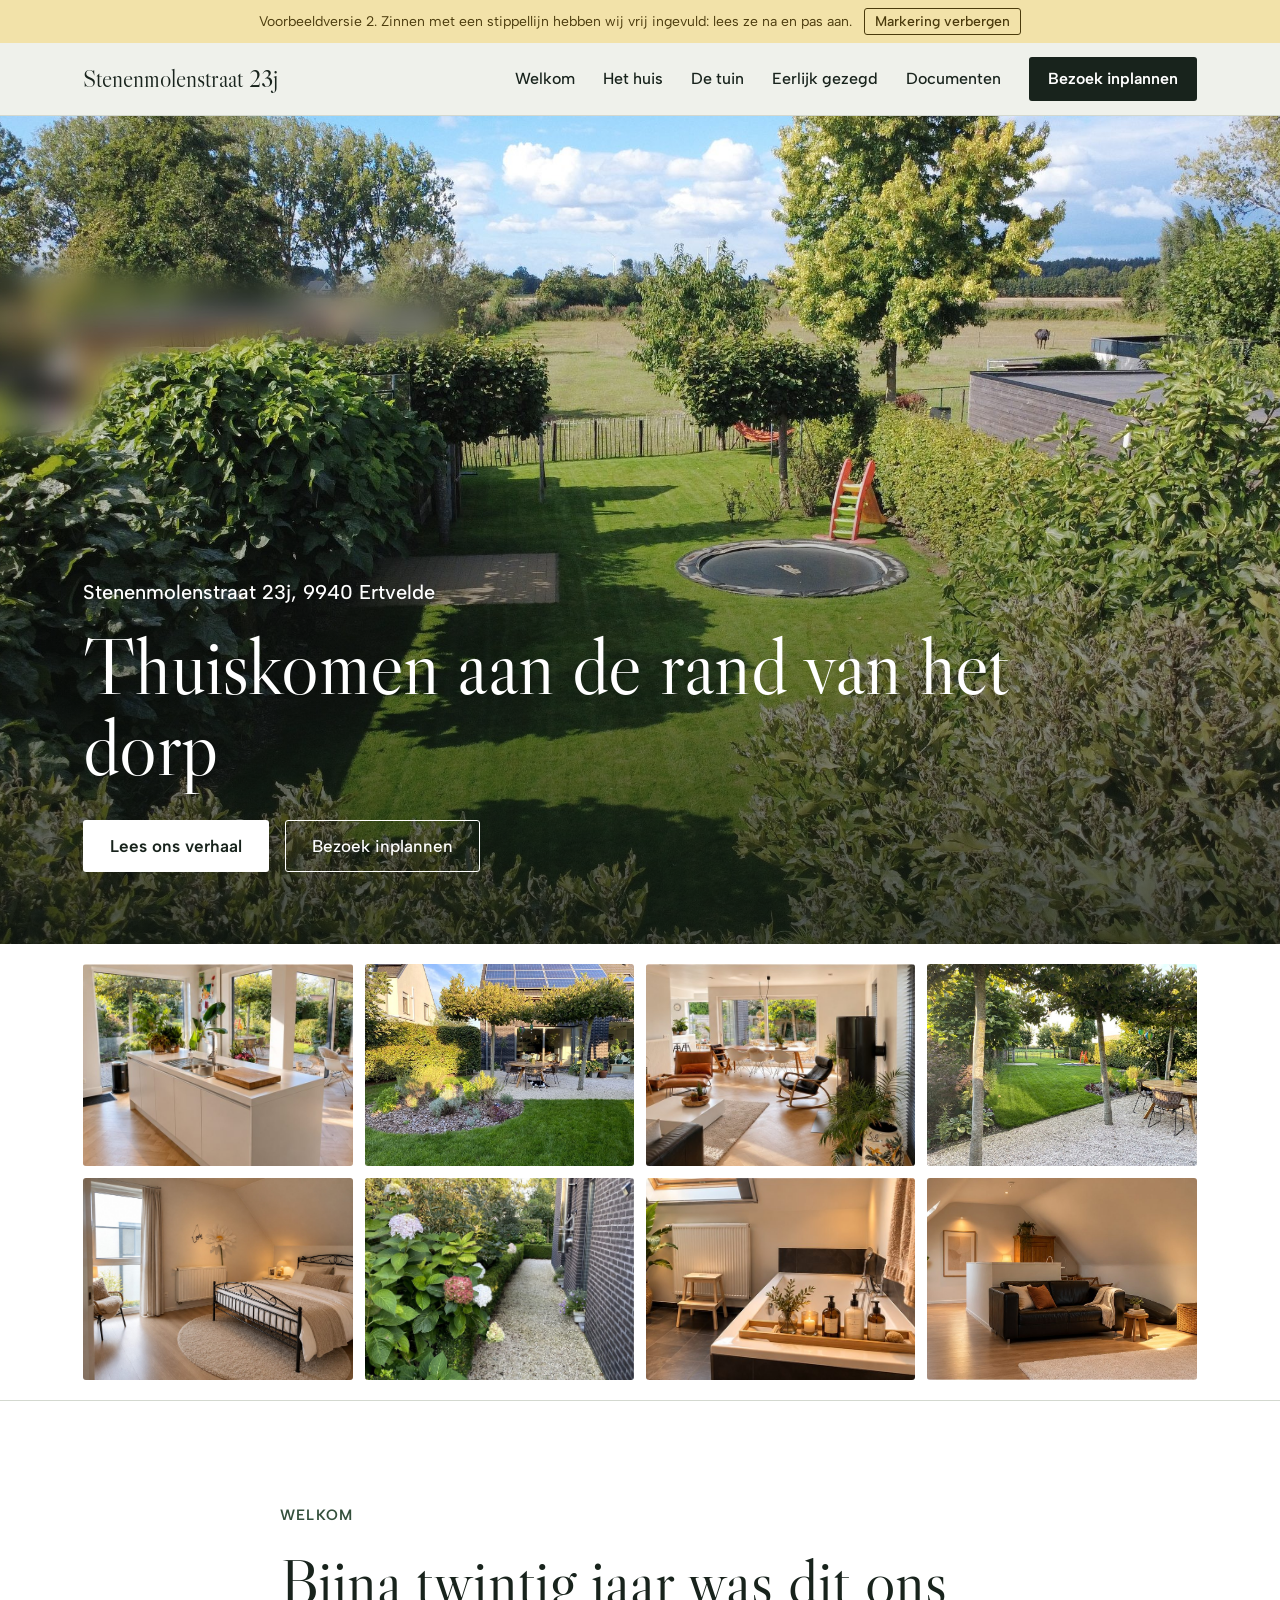
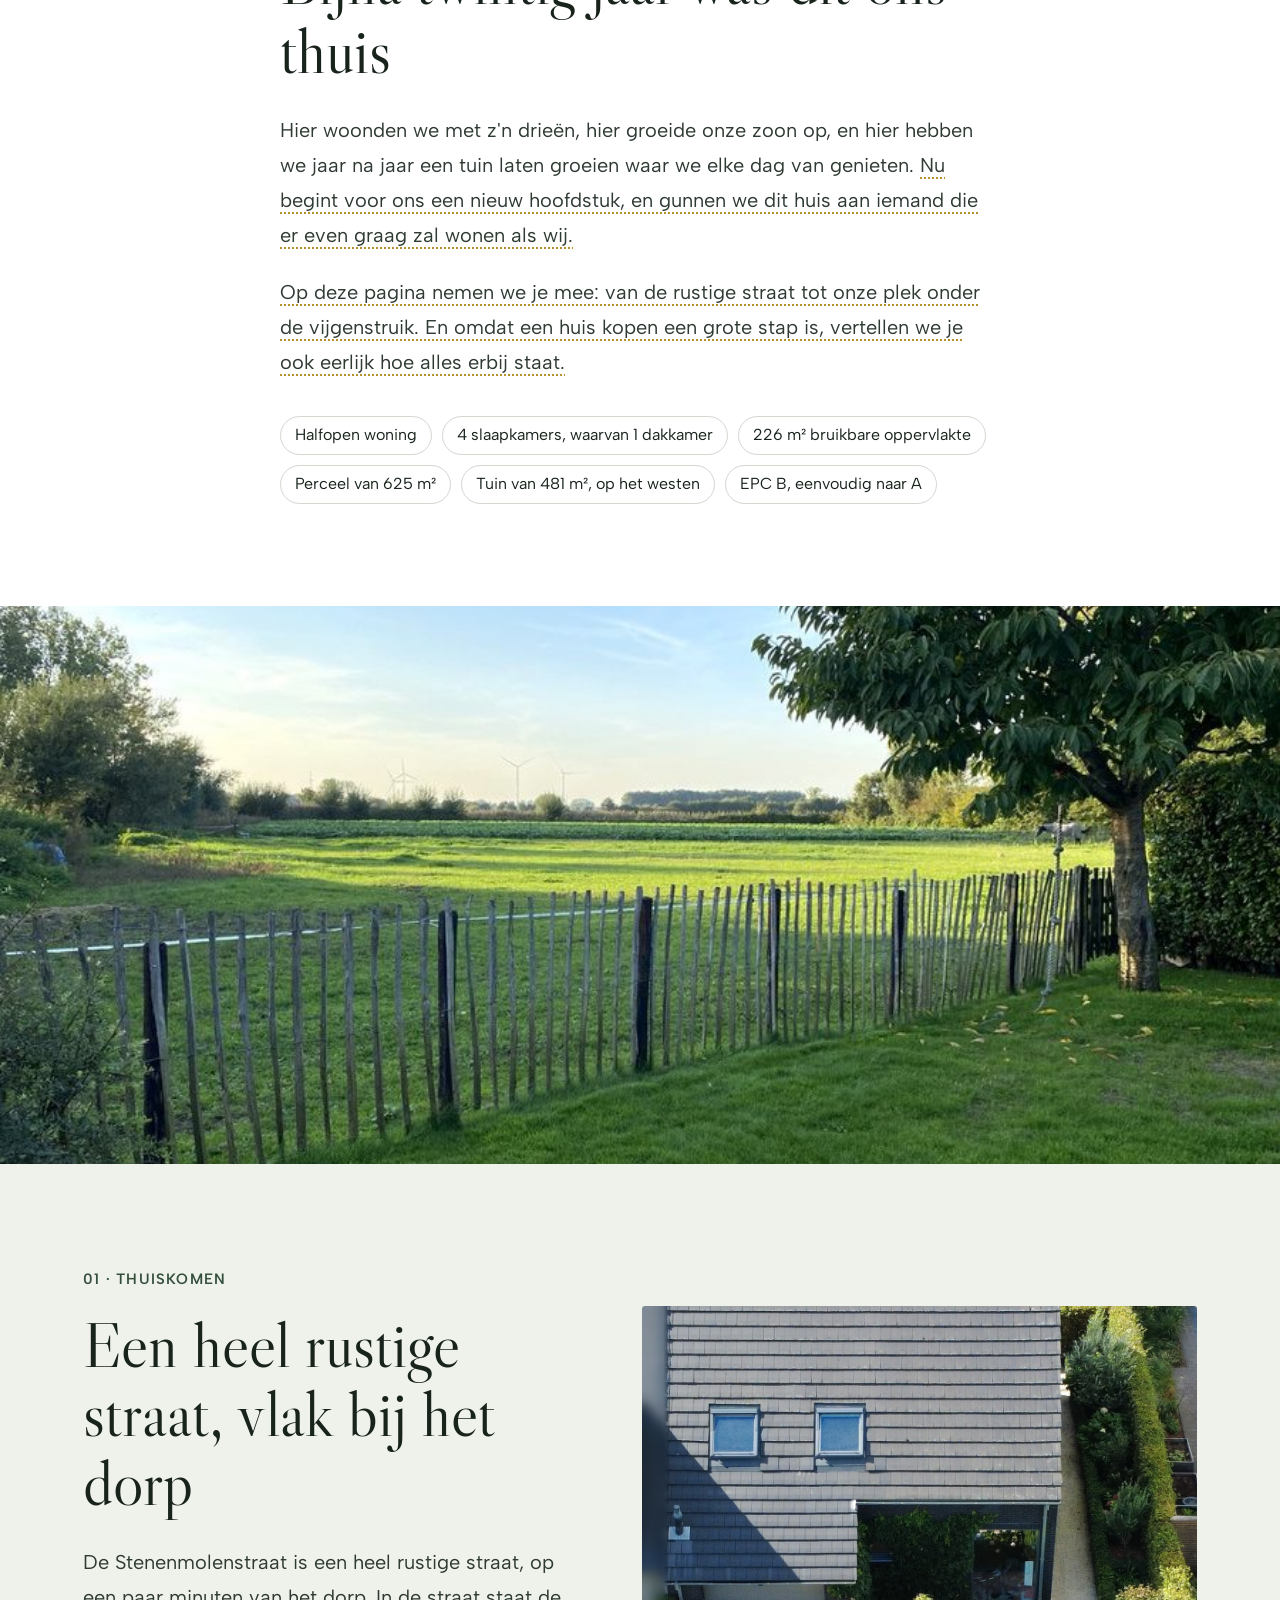
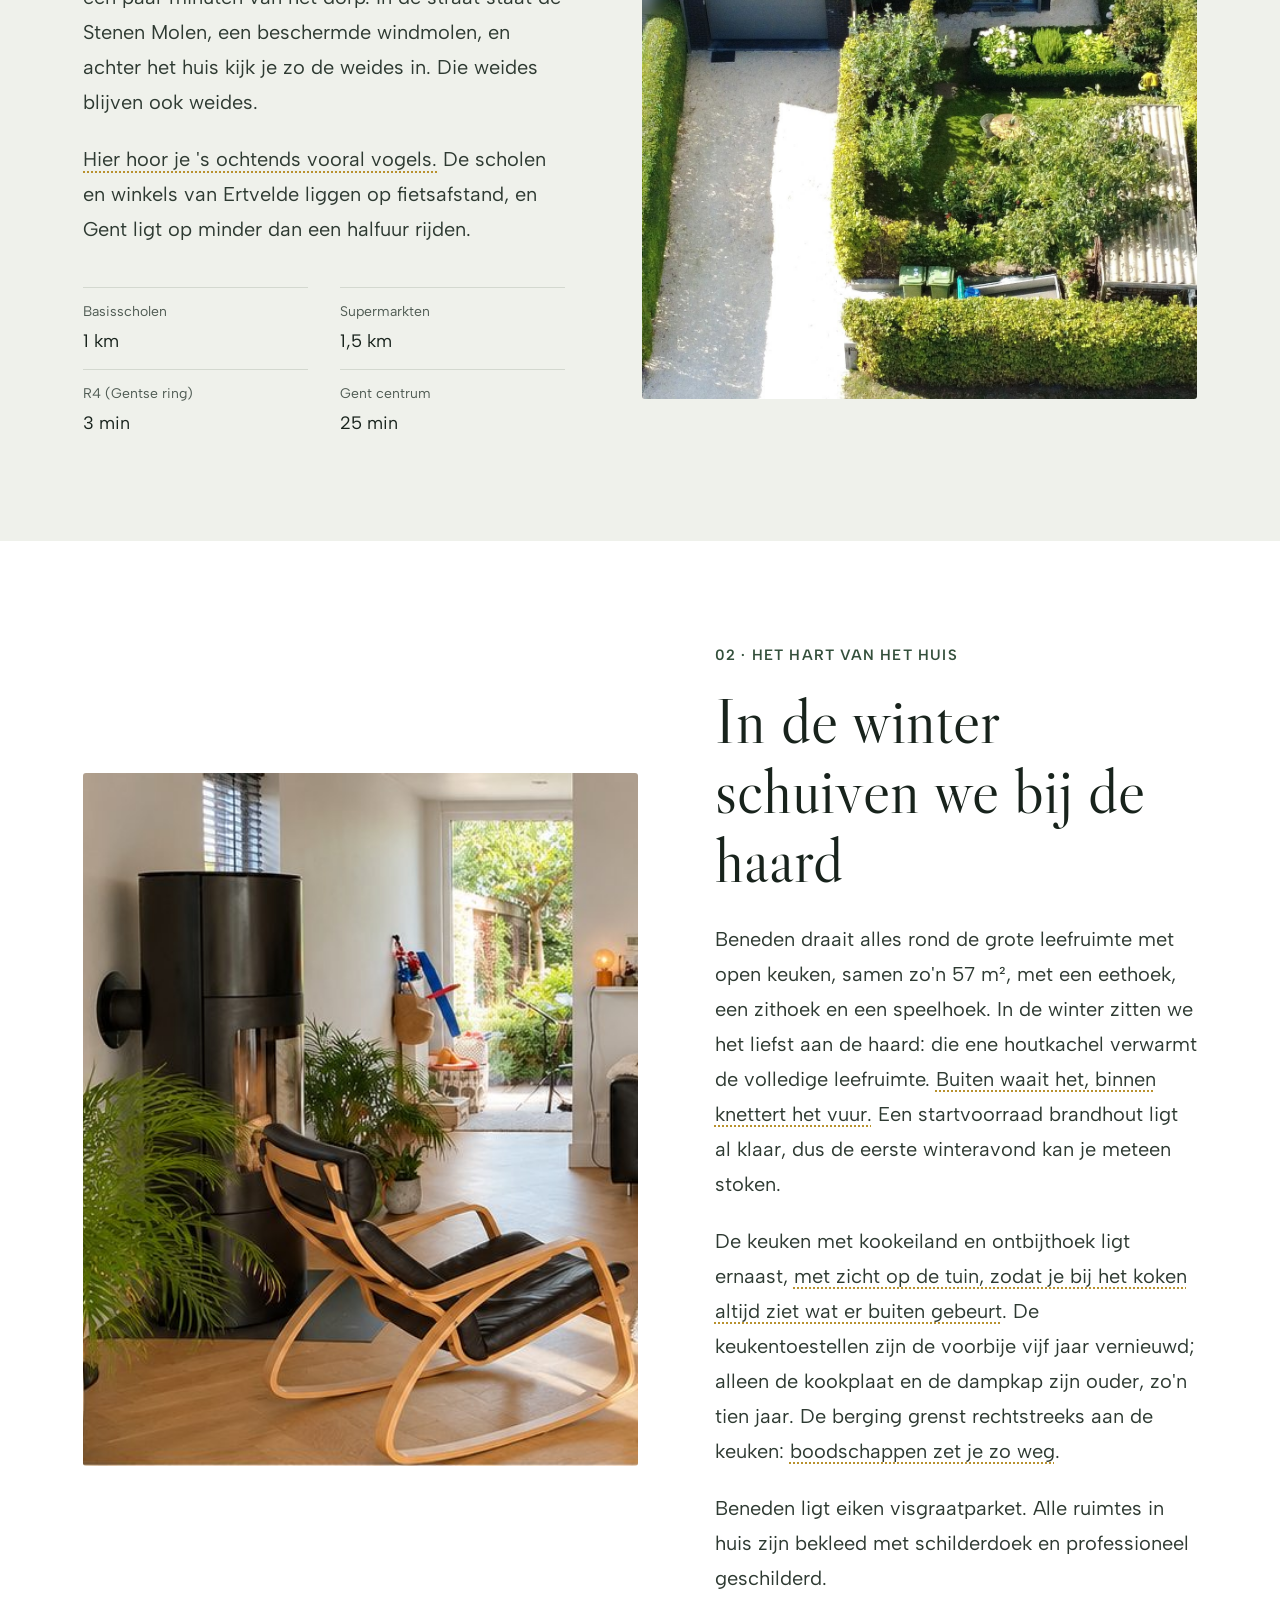
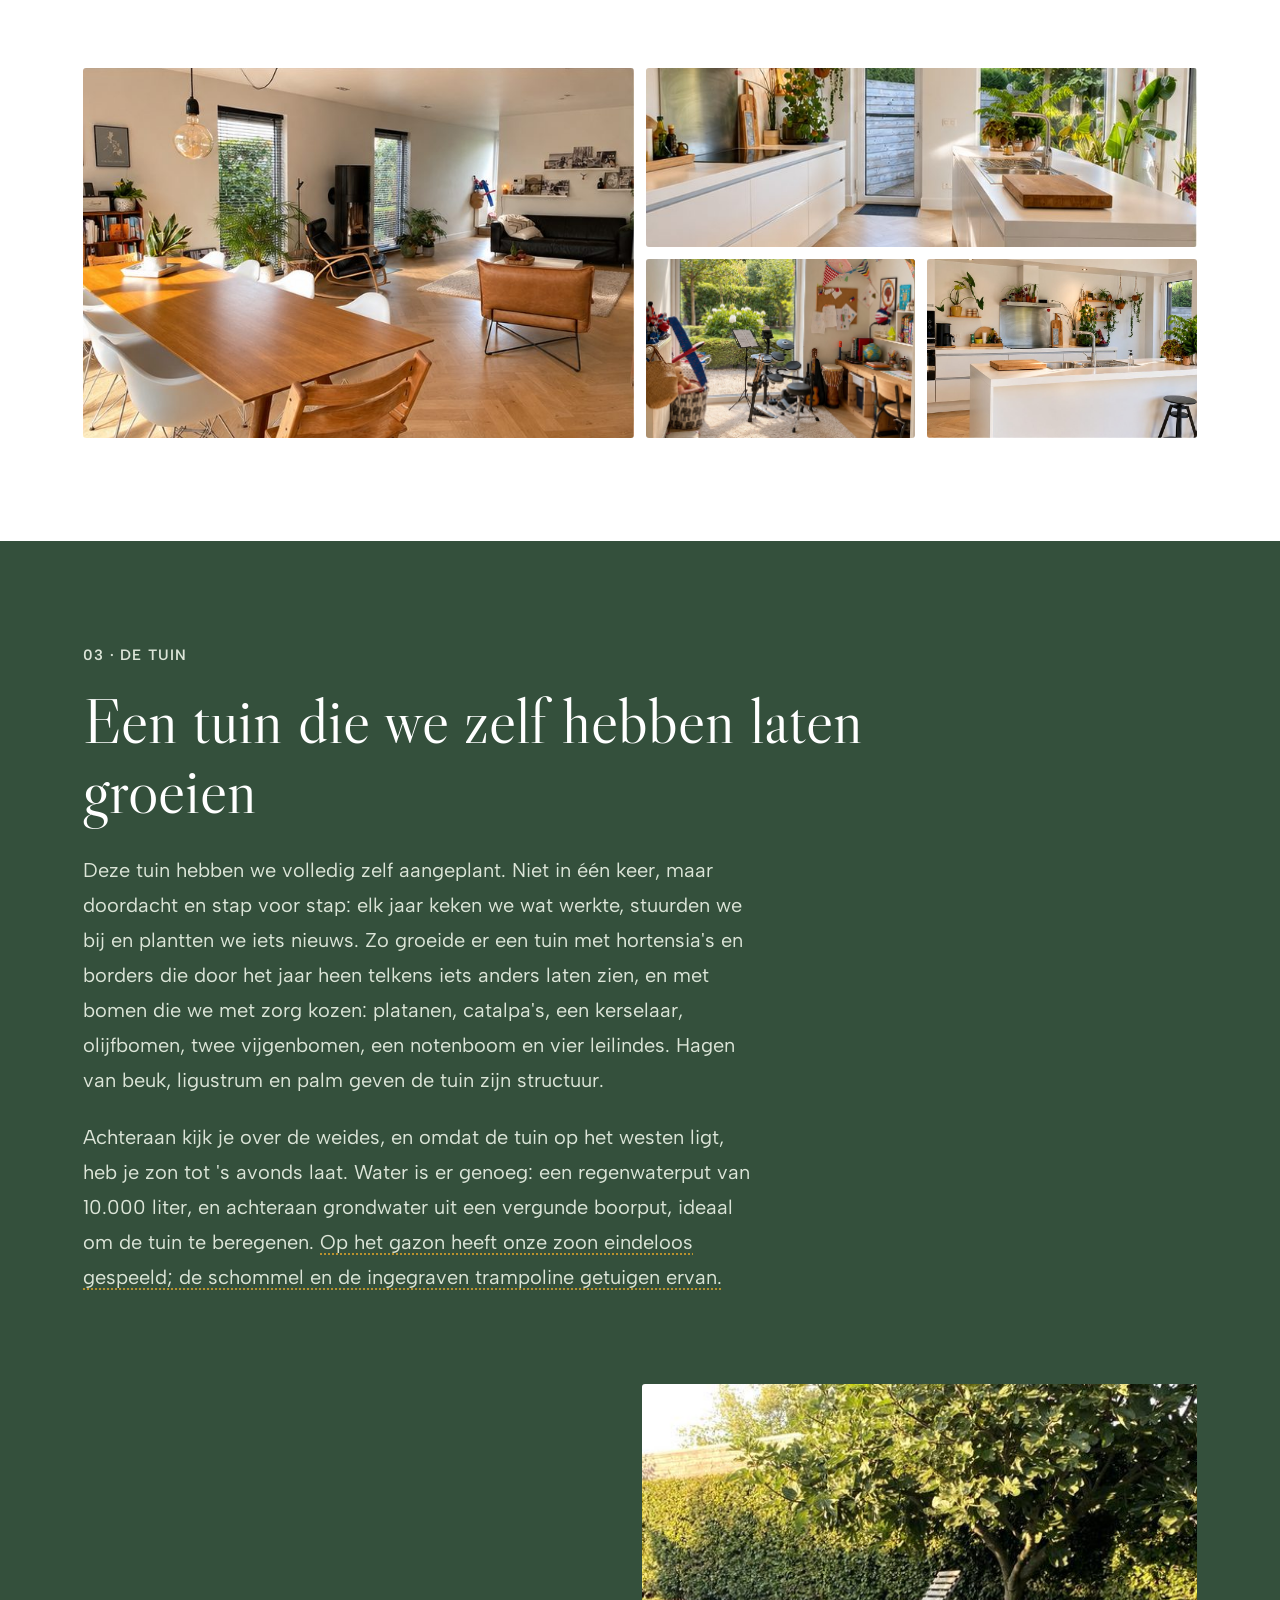
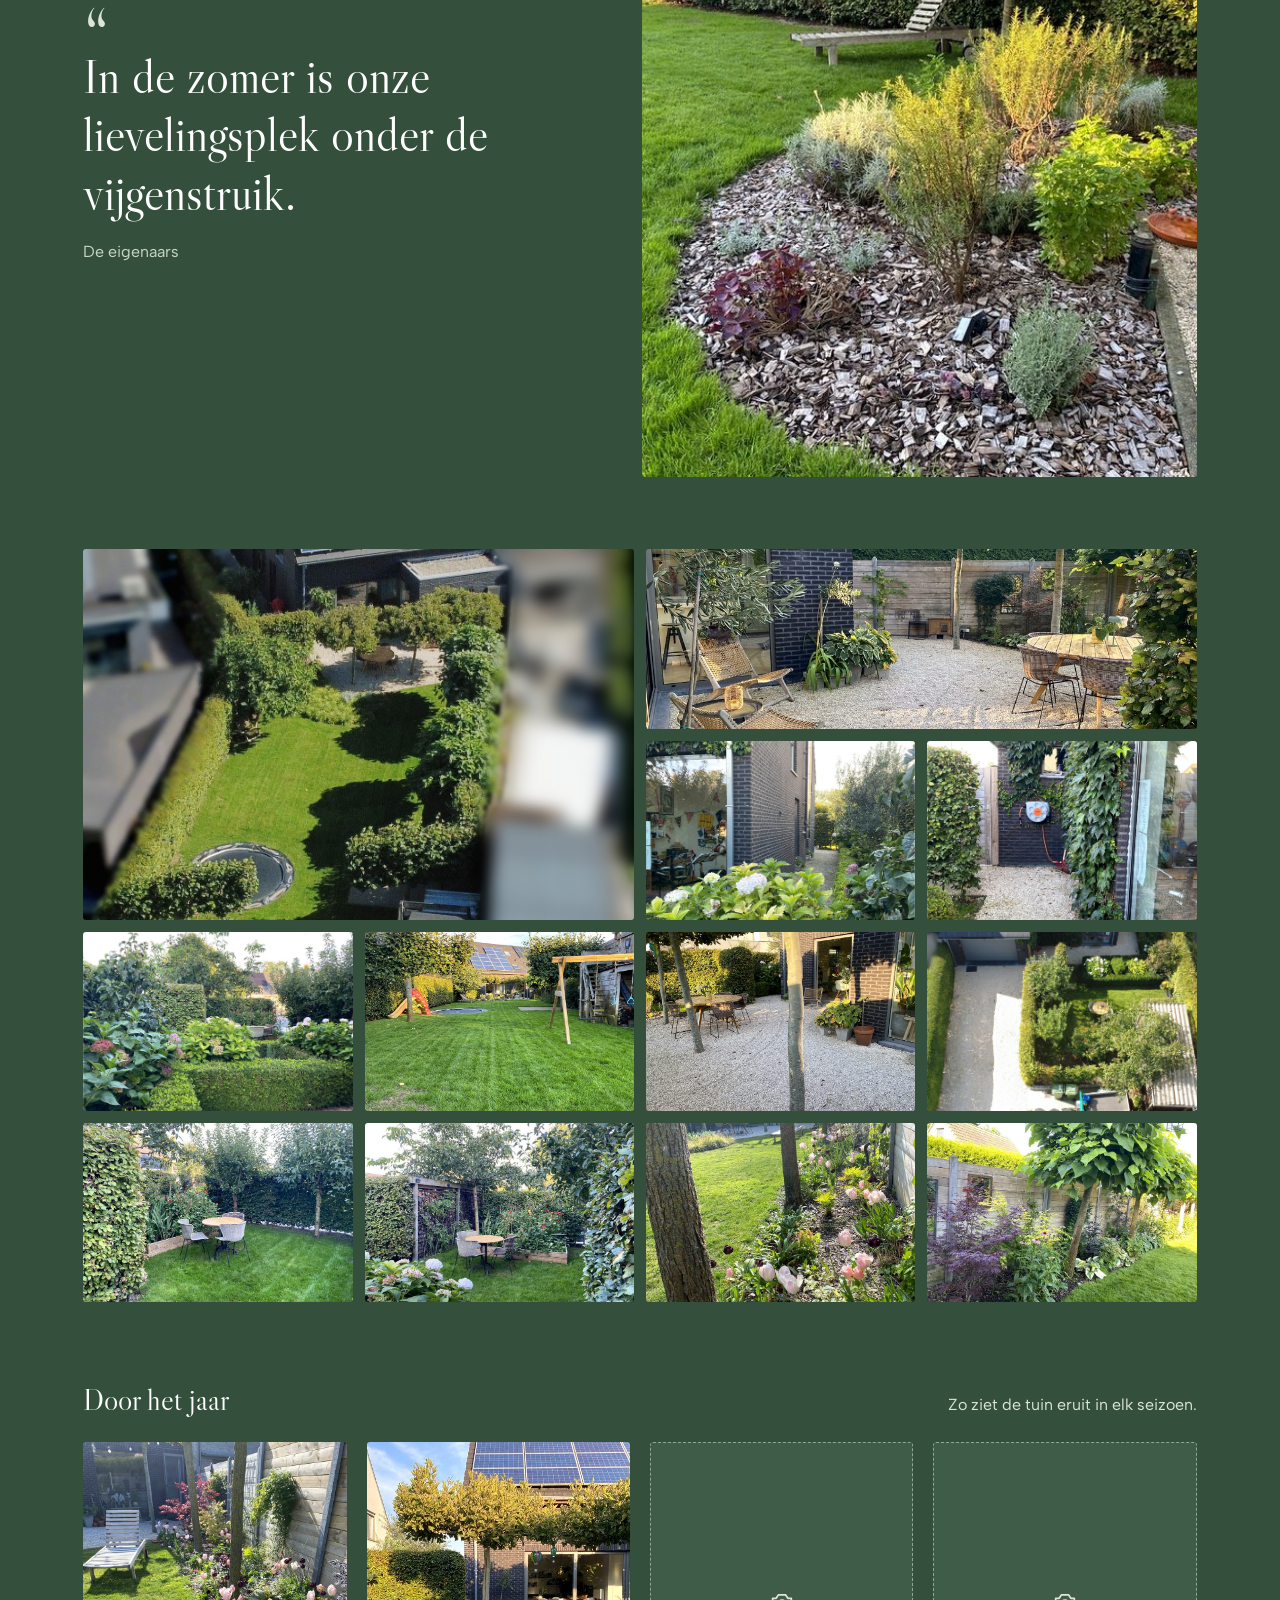
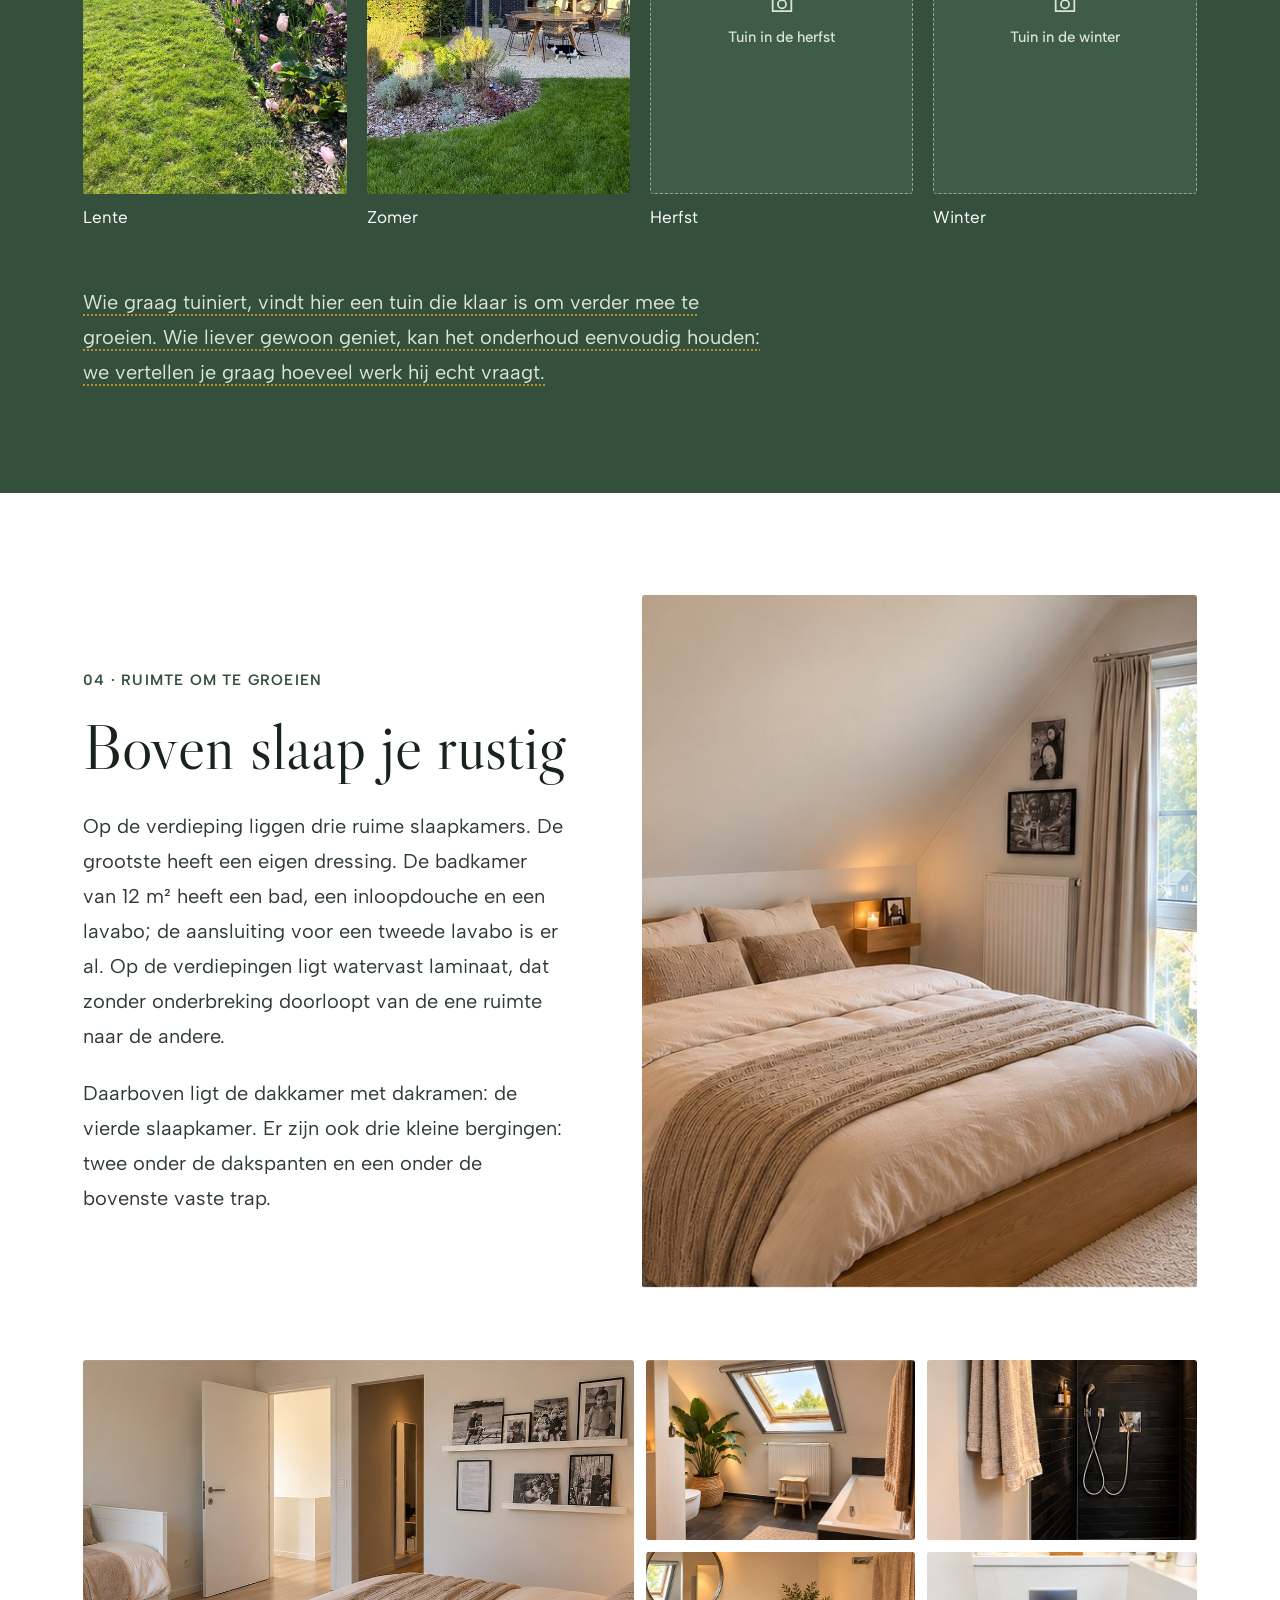
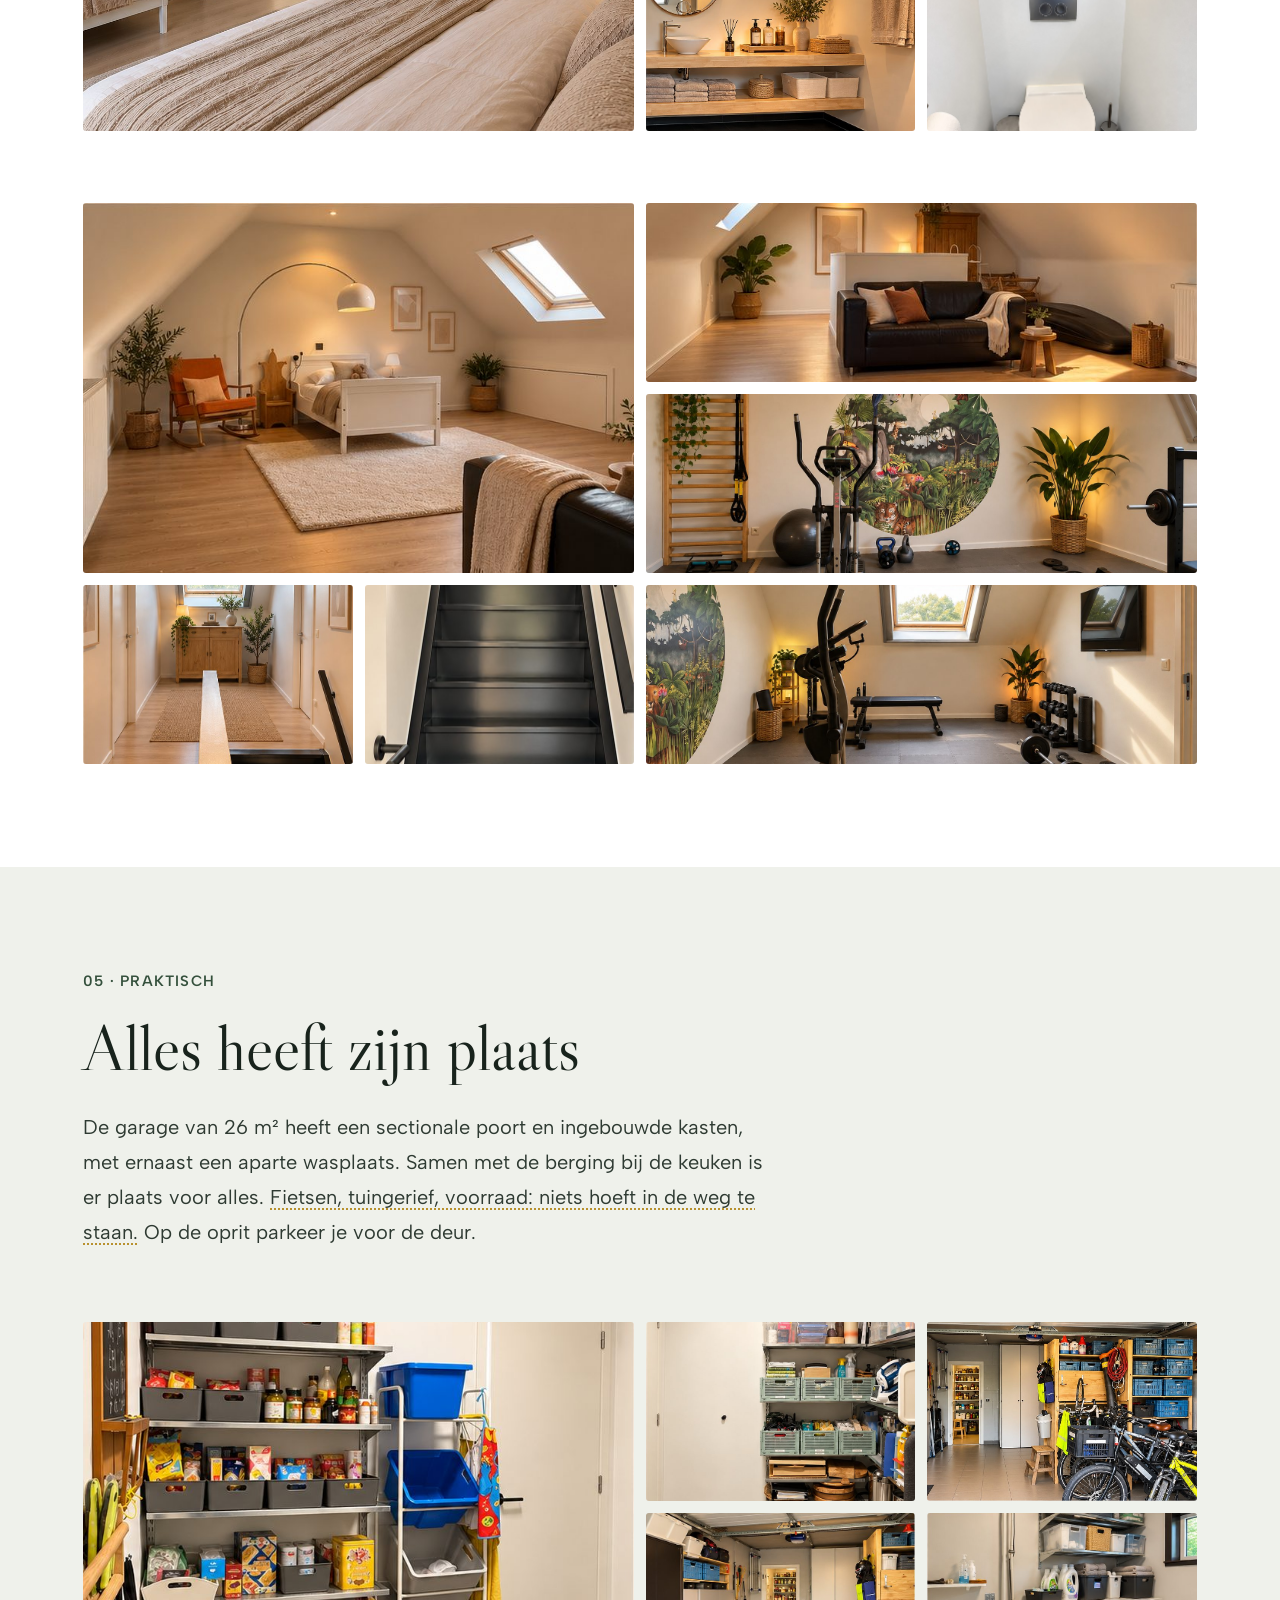
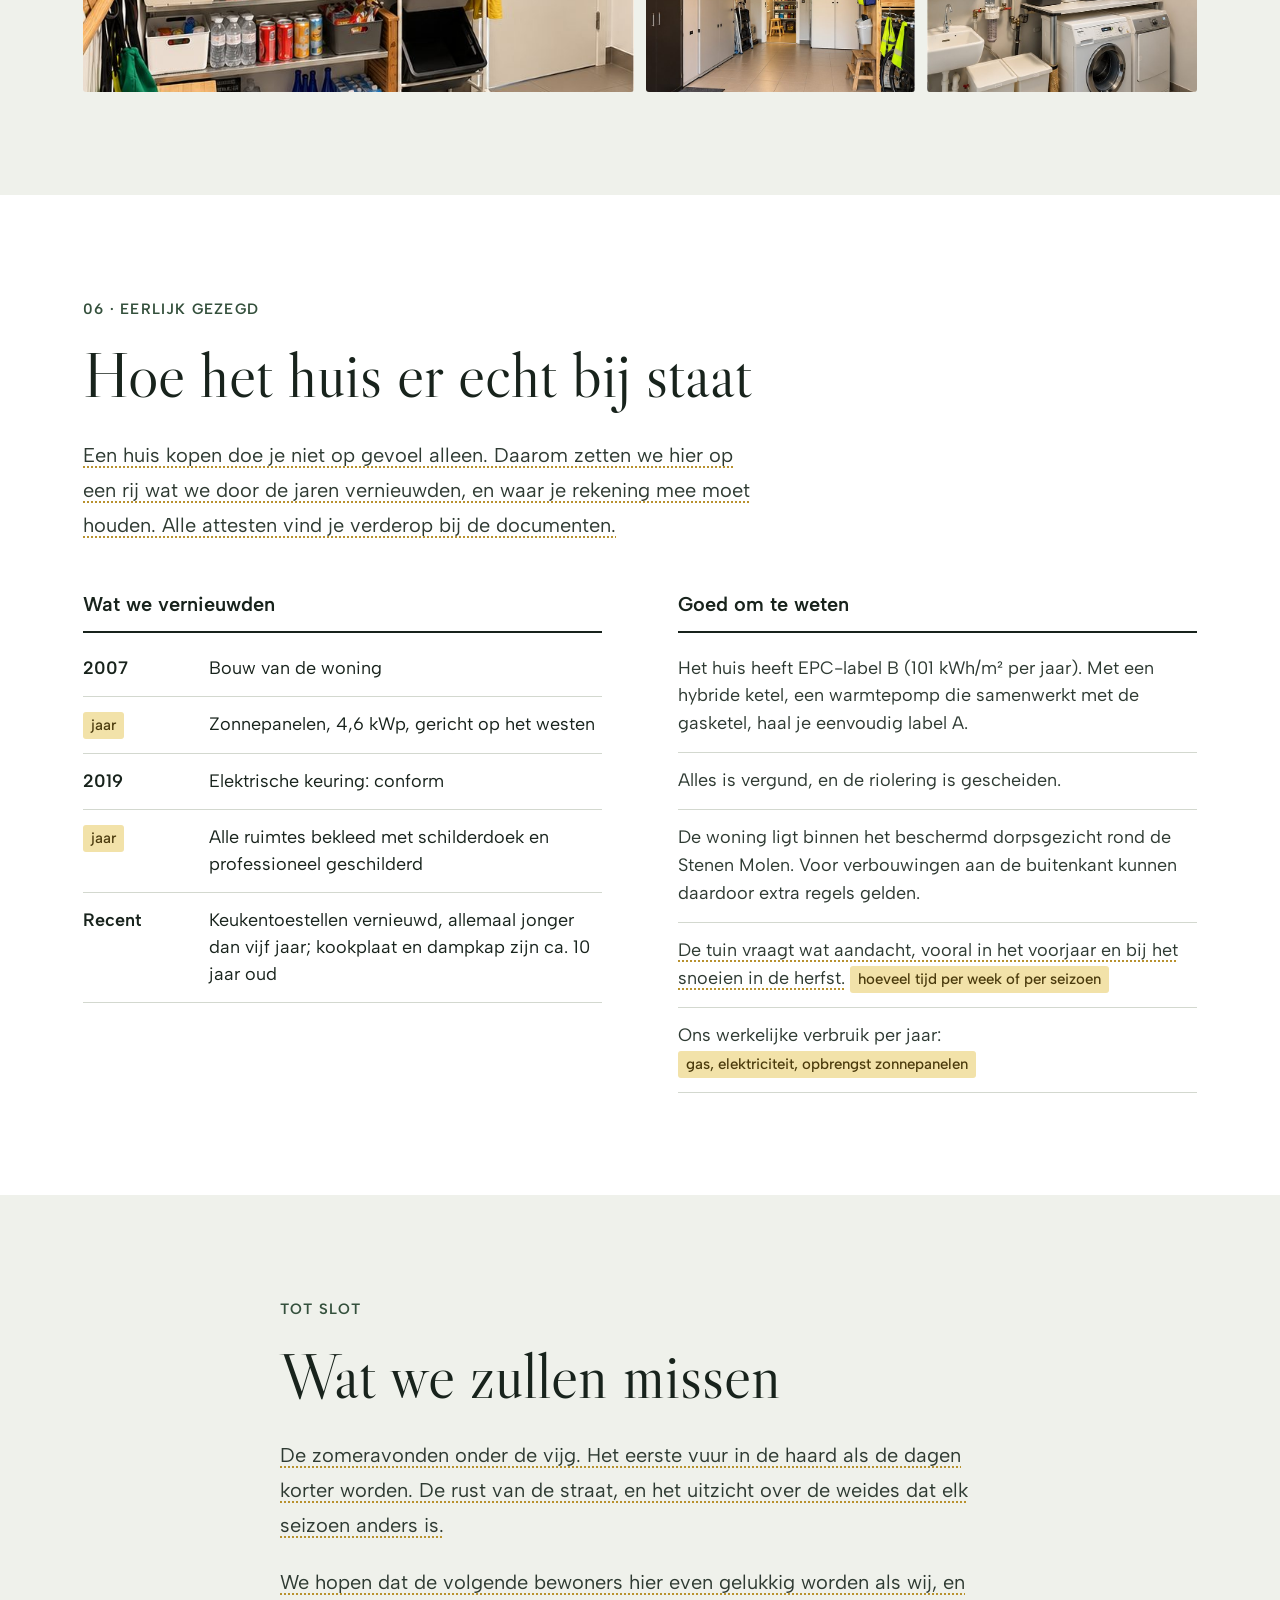
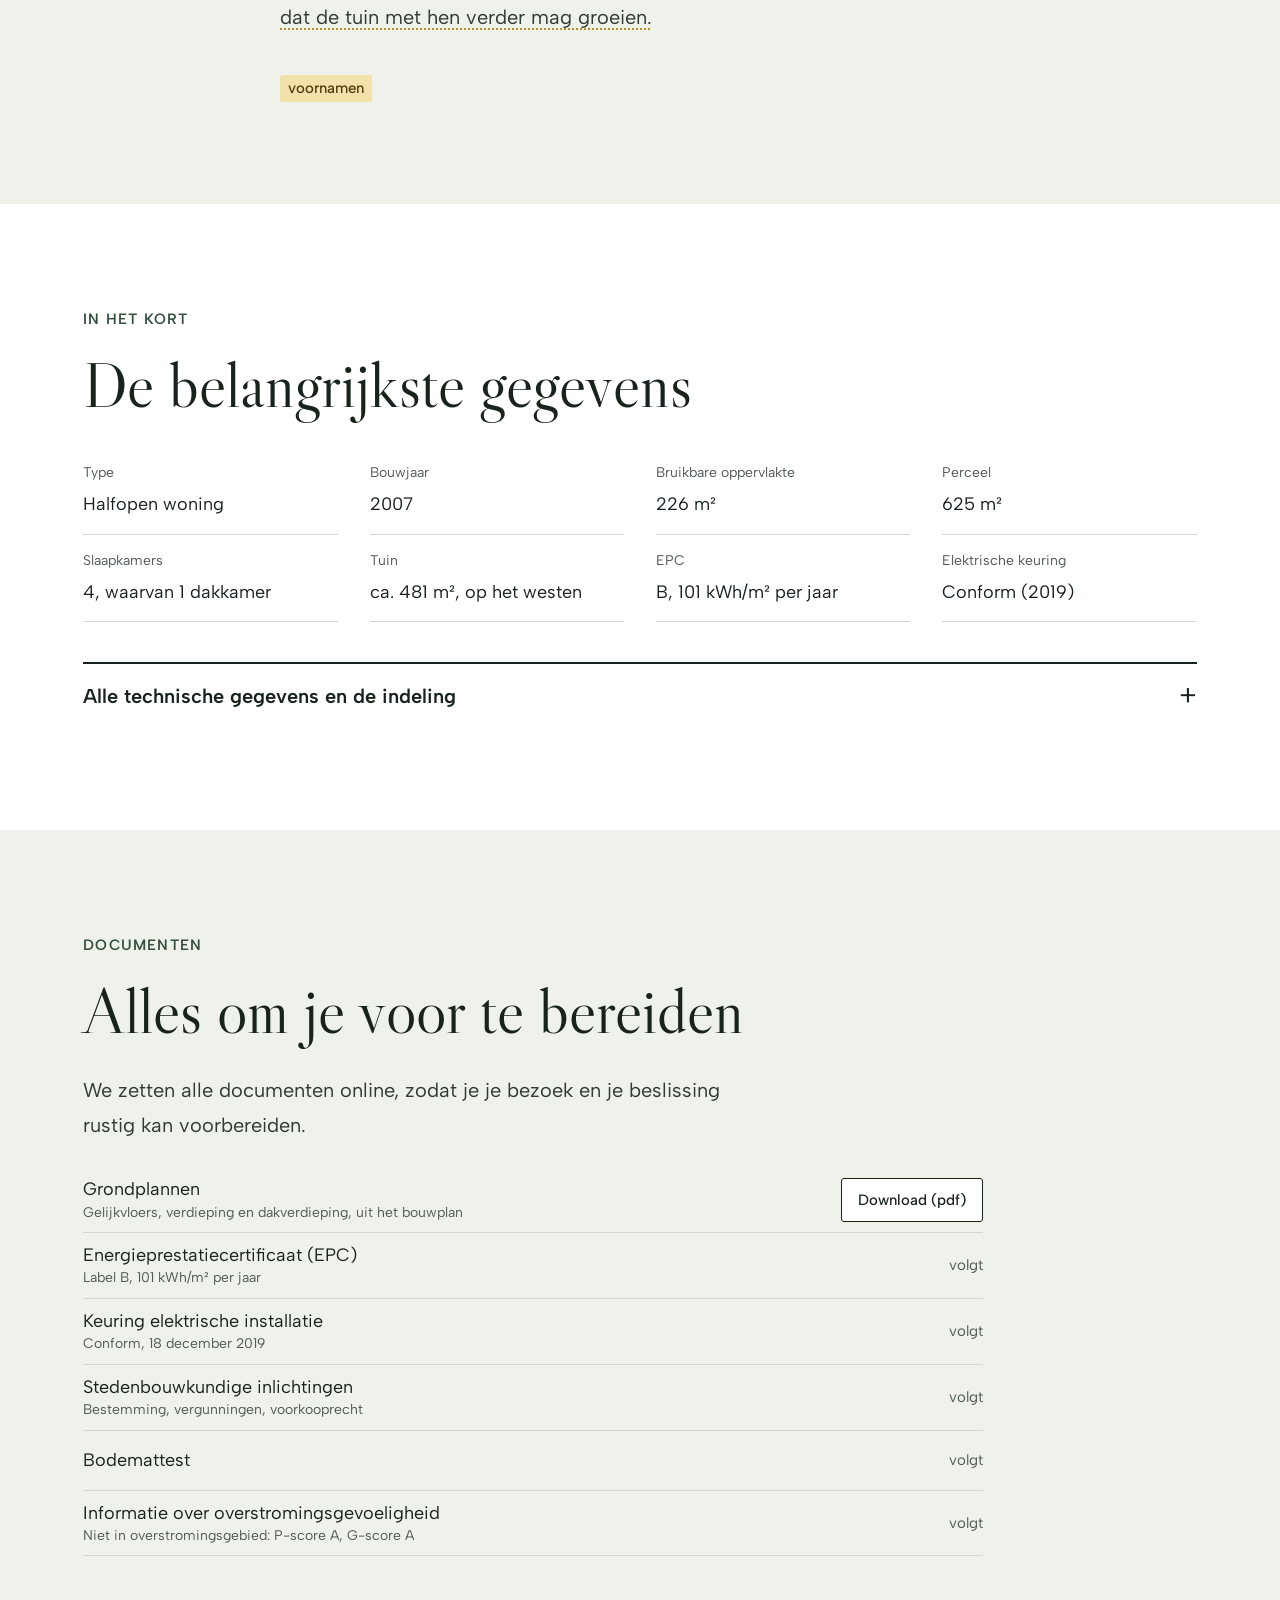
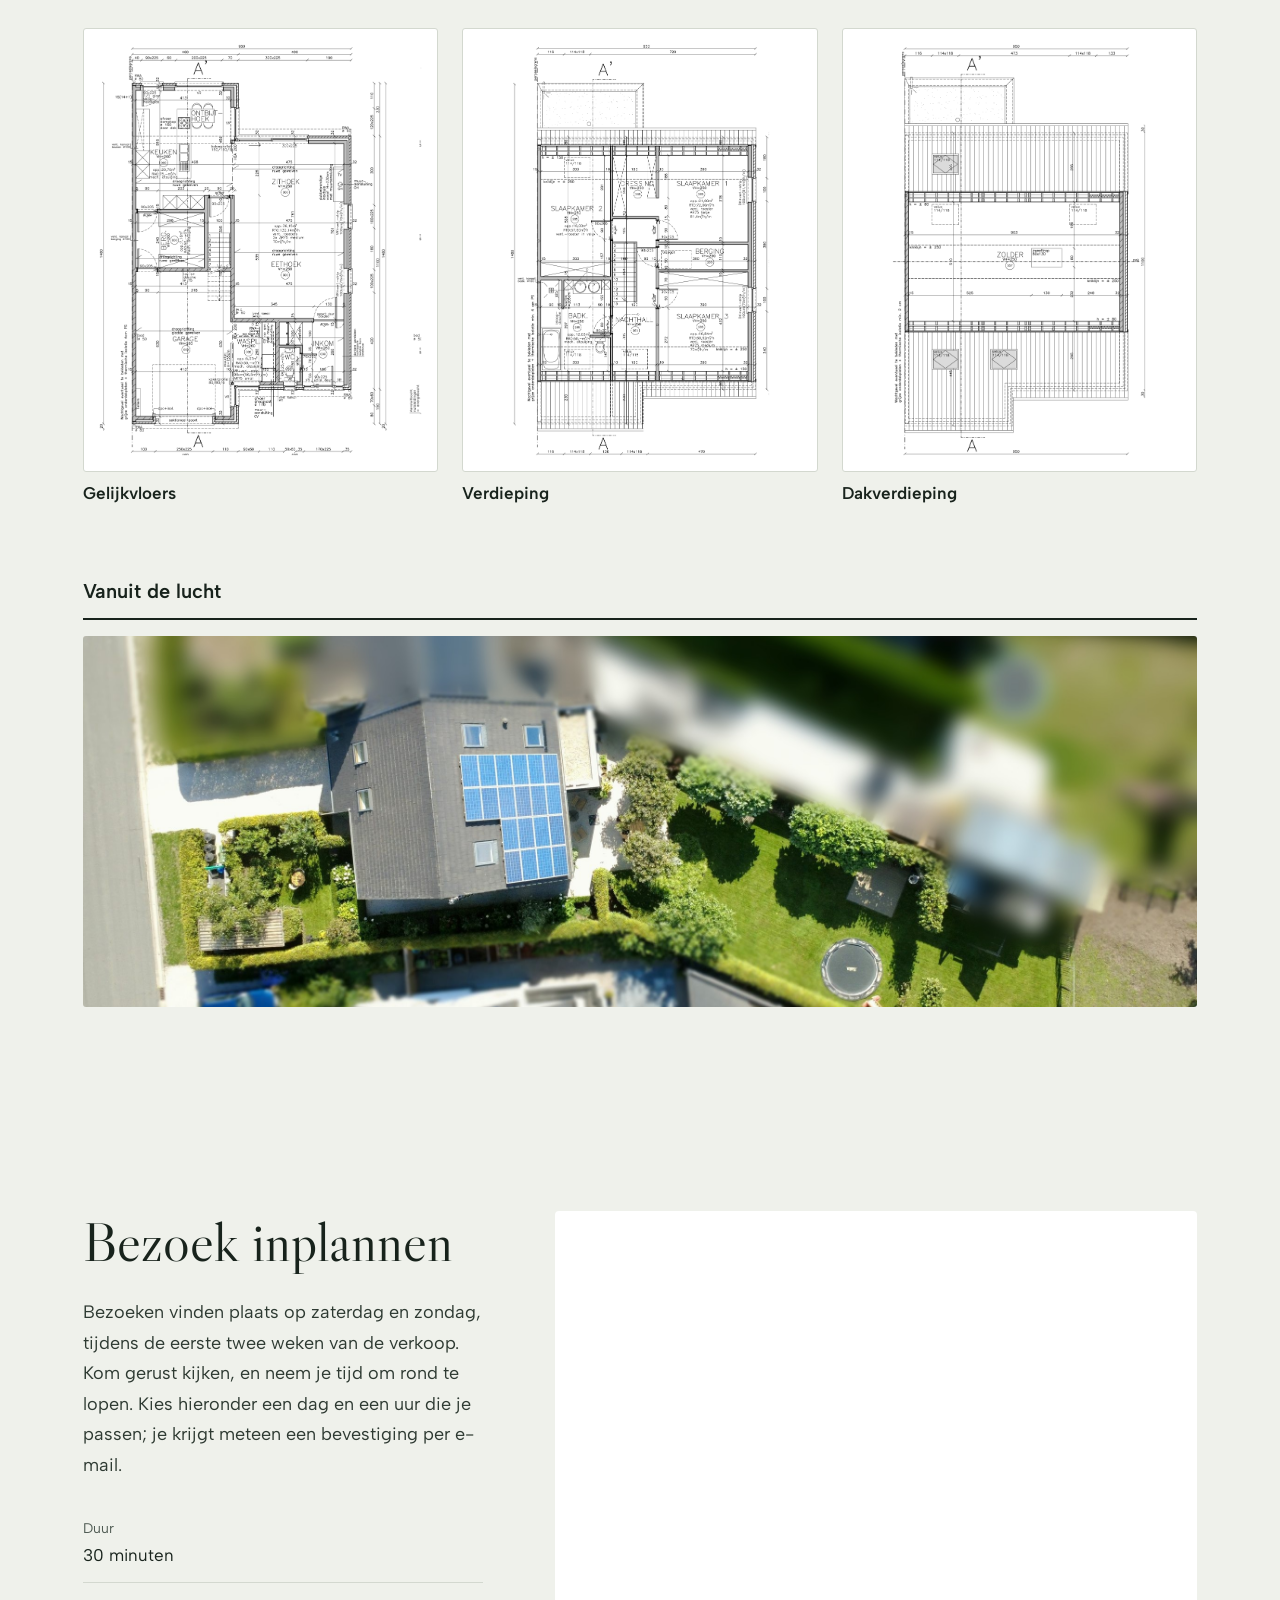
==== commit d7b3340c: "EPC blijft B; label A is eenvoudig haalbaar met een hybride ketel Co-Authored-By: Claude Opus 5.5 <n" ====
--- a/v2/index.html
+++ b/v2/index.html
@@ -4,7 +4,7 @@
 <meta charset="utf-8">
 <meta name="viewport" content="width=device-width, initial-scale=1, viewport-fit=cover">
 <title>Stenenmolenstraat 23j, Ertvelde: ons huis is te koop</title>
-<meta name="description" content="Halfopen woning met uitzicht over de weides en een doordachte, goed onderhouden tuin. Vier slaapkamers, waarvan één dakkamer, en EPC A. Te koop rechtstreeks bij de eigenaars.">
+<meta name="description" content="Halfopen woning met uitzicht over de weides en een doordachte, goed onderhouden tuin. Vier slaapkamers, waarvan één dakkamer. Te koop rechtstreeks bij de eigenaars.">
 <!-- VOORBEELDVERSIE: verwijder de noindex-regel bij livegang -->
 <meta name="robots" content="noindex">
 <meta property="og:type" content="website">
@@ -416,7 +416,7 @@
         <span class="pill">226 m² bruikbare oppervlakte</span>
         <span class="pill">Perceel van 625 m²</span>
         <span class="pill">Tuin van 481 m², op het westen</span>
-        <span class="pill">EPC A</span>
+        <span class="pill">EPC B, eenvoudig naar A</span>
       </div>
     </div>
   </div>
@@ -614,13 +614,12 @@
           <li><b>2019</b><span>Elektrische keuring: conform</span></li>
           <li><b><span class="todo">jaar</span></b><span>Alle ruimtes bekleed met schilderdoek en professioneel geschilderd</span></li>
           <li><b>Recent</b><span>Keukentoestellen vernieuwd, allemaal jonger dan vijf jaar; kookplaat en dampkap zijn ca. 10 jaar oud</span></li>
-          <li><b><span class="todo">jaar</span></b><span>Hybride ketel geplaatst: het huis haalt nu EPC-label A</span></li>
         </ul>
       </div>
       <div>
         <h3>Goed om te weten</h3>
         <ul class="notes">
-          <li>Het huis heeft EPC-label A, dankzij de hybride ketel: een warmtepomp die samenwerkt met een gasketel.</li>
+          <li>Het huis heeft EPC-label B (101 kWh/m² per jaar). Met een hybride ketel, een warmtepomp die samenwerkt met de gasketel, haal je eenvoudig label A.</li>
           <li>Alles is vergund, en de riolering is gescheiden.</li>
           <li>De woning ligt binnen het beschermd dorpsgezicht rond de Stenen Molen. Voor verbouwingen aan de buitenkant kunnen daardoor extra regels gelden.</li>
           <li><span class="vrij">De tuin vraagt wat aandacht, vooral in het voorjaar en bij het snoeien in de herfst.</span> <span class="todo">hoeveel tijd per week of per seizoen</span></li>
@@ -656,7 +655,7 @@
       <div><dt>Perceel</dt><dd>625 m²</dd></div>
       <div><dt>Slaapkamers</dt><dd>4, waarvan 1 dakkamer</dd></div>
       <div><dt>Tuin</dt><dd>ca. 481 m², op het westen</dd></div>
-      <div><dt>EPC</dt><dd>A</dd></div>
+      <div><dt>EPC</dt><dd>B, 101 kWh/m² per jaar</dd></div>
       <div><dt>Elektrische keuring</dt><dd>Conform (2019)</dd></div>
     </dl>
     <details class="more">
@@ -717,11 +716,11 @@
       <div>
         <h3 class="col-title col-title--top">Energie</h3>
         <dl>
-          <div class="kv"><dt>EPC-label</dt><dd>A, dankzij de hybride ketel</dd></div>
-          <div class="kv"><dt>Energiescore</dt><dd><span class="todo">… kWh/m² per jaar, volgens het nieuwe EPC</span></dd></div>
+          <div class="kv"><dt>EPC-label</dt><dd>B, eenvoudig naar A met een hybride ketel</dd></div>
+          <div class="kv"><dt>Energiescore</dt><dd>101 kWh/m² per jaar</dd></div>
           <div class="kv"><dt>Unieke code EPC</dt><dd><span class="todo">code van het definitieve EPC</span></dd></div>
-          <div class="kv"><dt>Verwarming</dt><dd>Hybride ketel (warmtepomp met gasketel), radiatoren met thermostatische kranen en kamerthermostaat; houtkachel in de leefruimte, met een startvoorraad brandhout</dd></div>
-          <div class="kv"><dt>Warm water</dt><dd>Via de ketel</dd></div>
+          <div class="kv"><dt>Verwarming</dt><dd>Condenserende gasketel, radiatoren met thermostatische kranen en kamerthermostaat; houtkachel in de leefruimte, met een startvoorraad brandhout</dd></div>
+          <div class="kv"><dt>Warm water</dt><dd>Via de gasketel</dd></div>
           <div class="kv"><dt>Beglazing</dt><dd>Hoogrendementsglas in aluminium profielen, dakvensters in hout</dd></div>
           <div class="kv"><dt>Zonnepanelen</dt><dd>4,6 kWp, gericht op het westen</dd></div>
         </dl>
@@ -767,7 +766,7 @@
     </div>
     <ul class="docs">
       <li><span>Grondplannen<small>Gelijkvloers, verdieping en dakverdieping, uit het bouwplan</small></span><a class="btn btn-outline" href="media/grondplannen.pdf" download>Download (pdf)</a></li>
-      <li><span>Energieprestatiecertificaat (EPC)<small>Label A</small></span><span class="soon">volgt</span></li>
+      <li><span>Energieprestatiecertificaat (EPC)<small>Label B, 101 kWh/m² per jaar</small></span><span class="soon">volgt</span></li>
       <li><span>Keuring elektrische installatie<small>Conform, 18 december 2019</small></span><span class="soon">volgt</span></li>
       <li><span>Stedenbouwkundige inlichtingen<small>Bestemming, vergunningen, voorkooprecht</small></span><span class="soon">volgt</span></li>
       <li><span>Bodemattest</span><span class="soon">volgt</span></li>
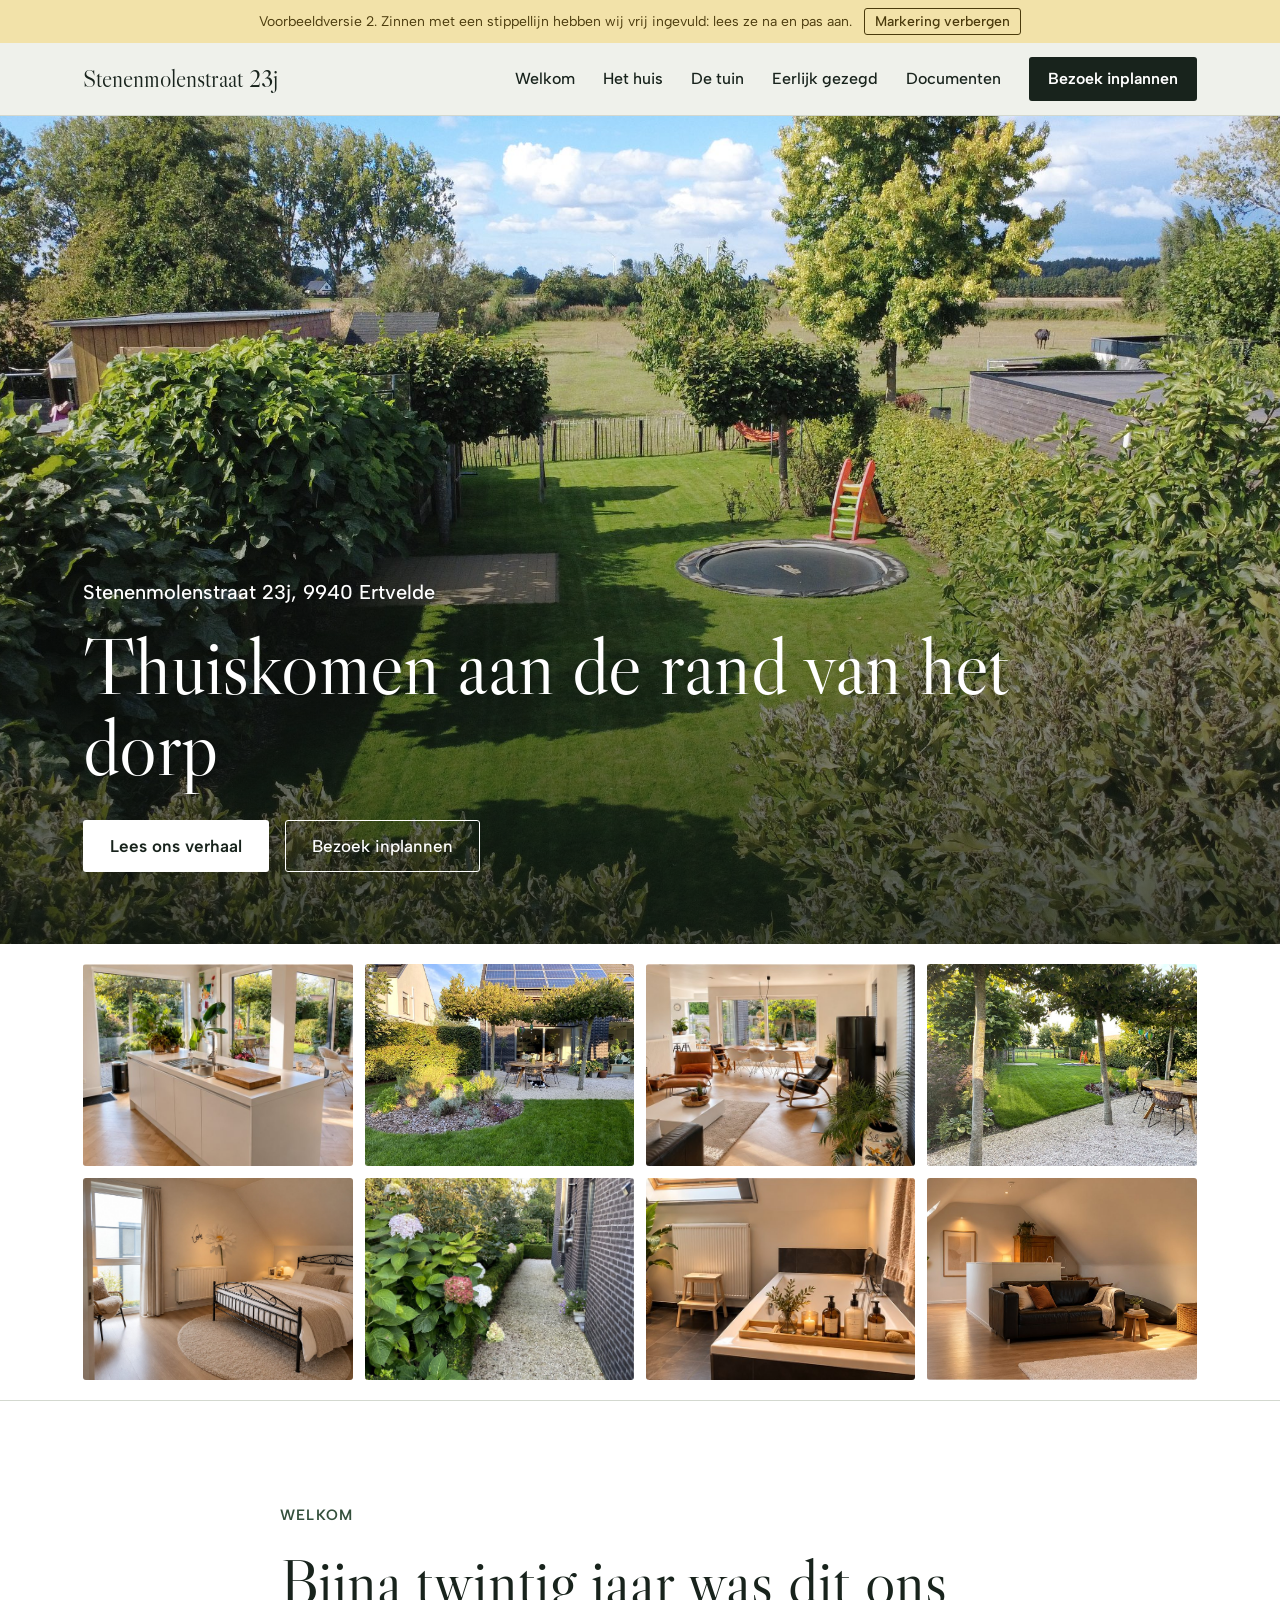
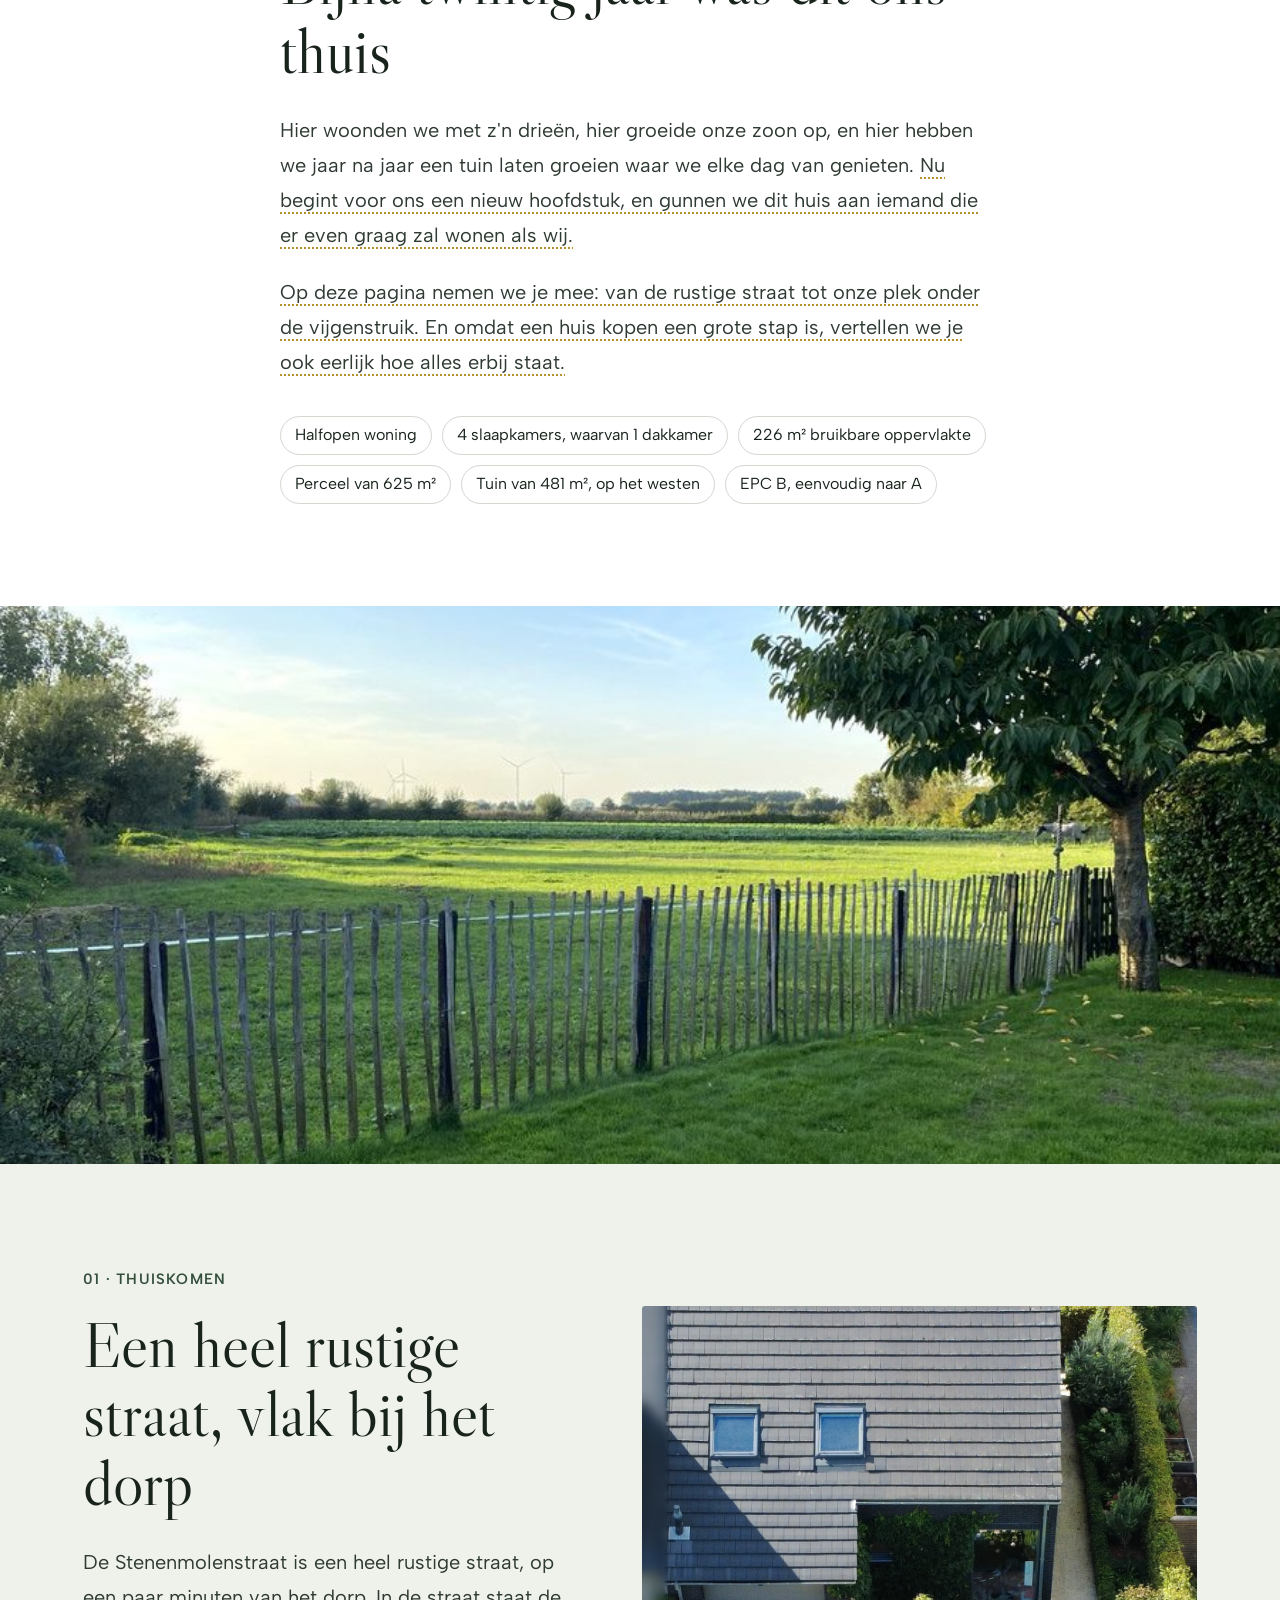
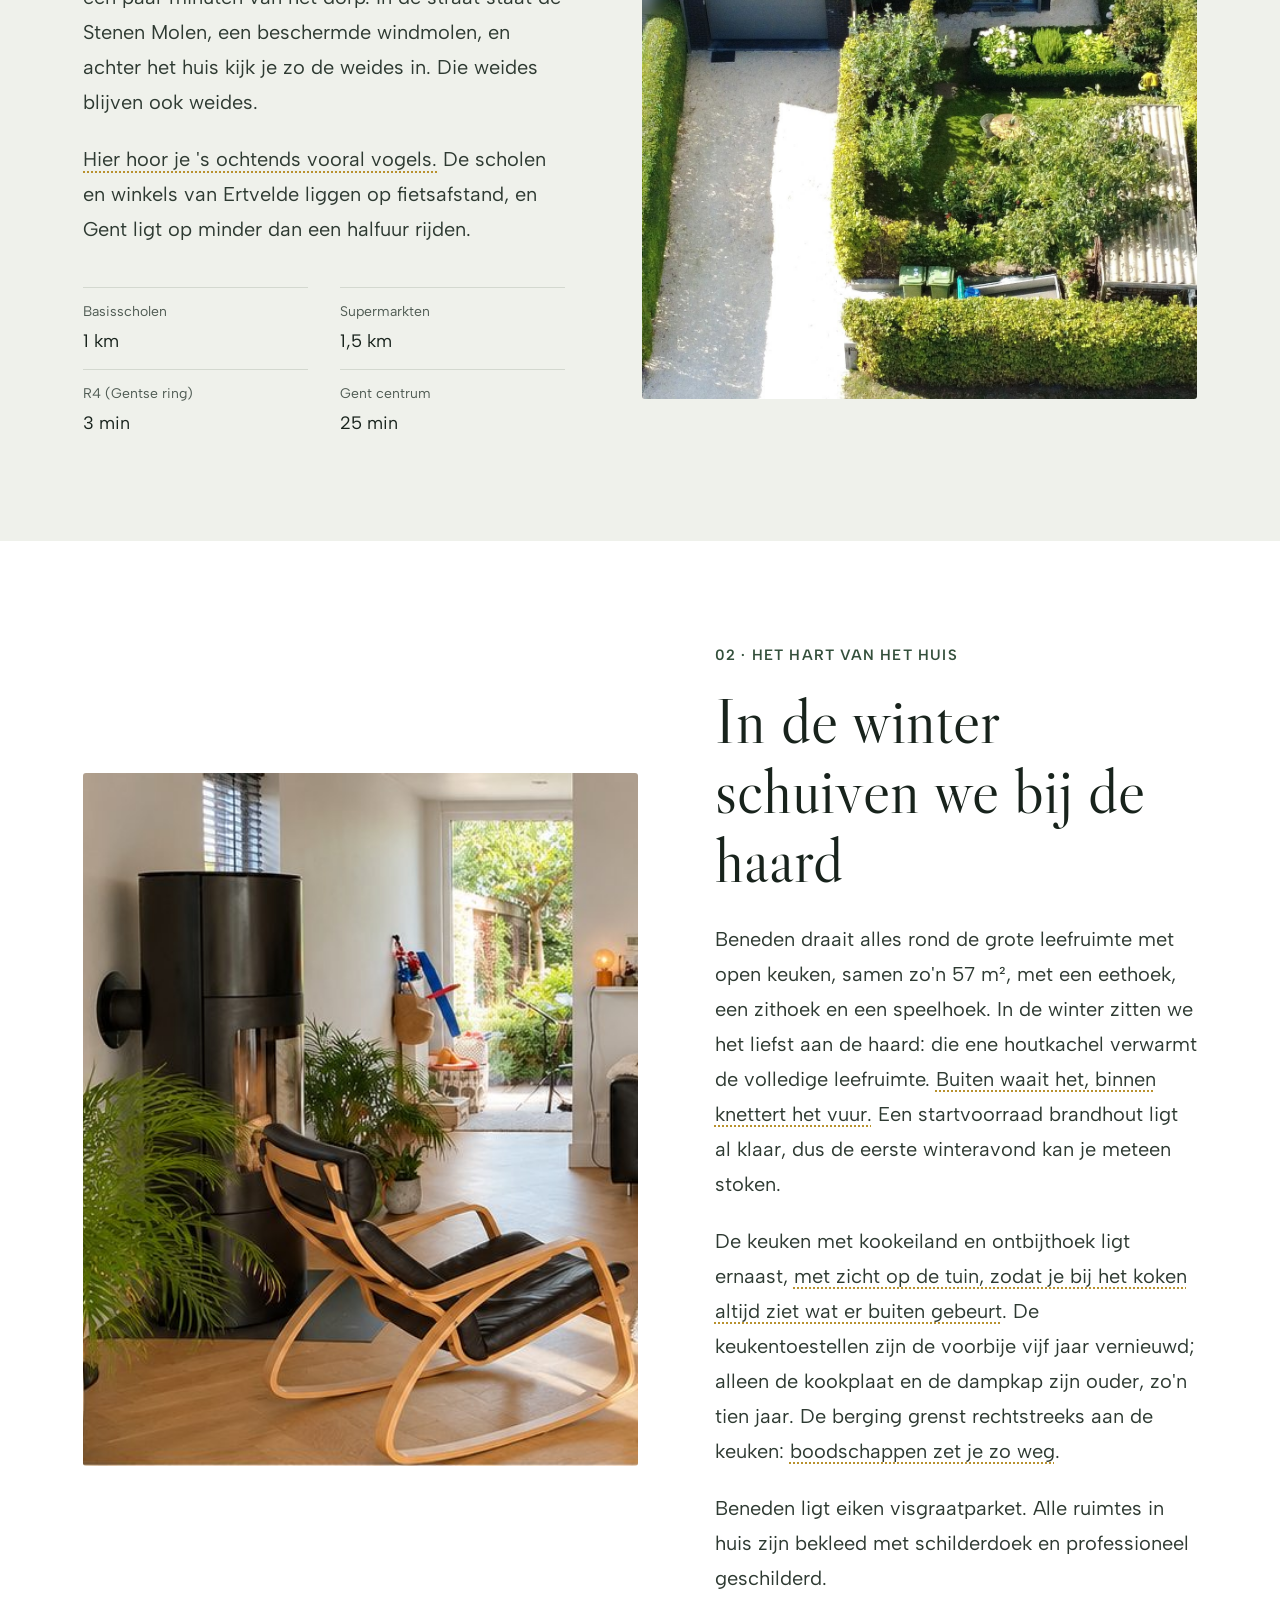
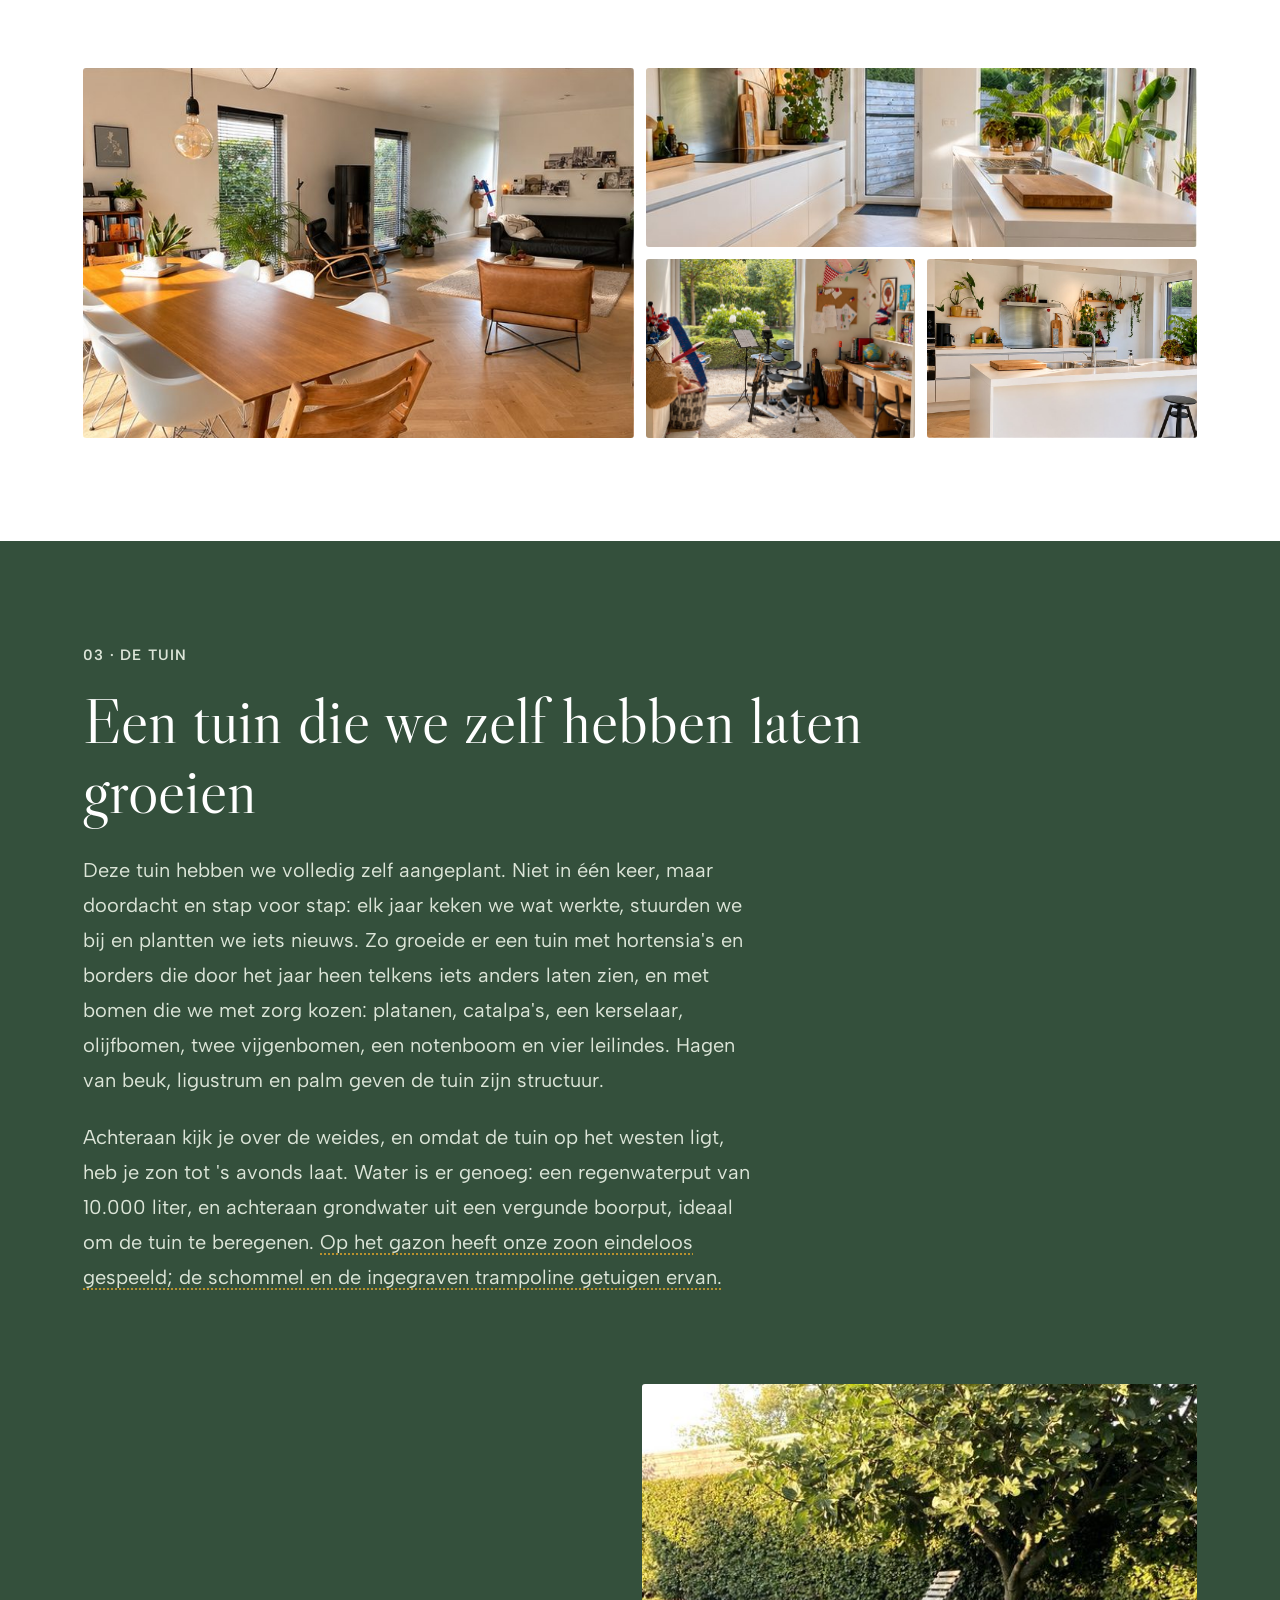
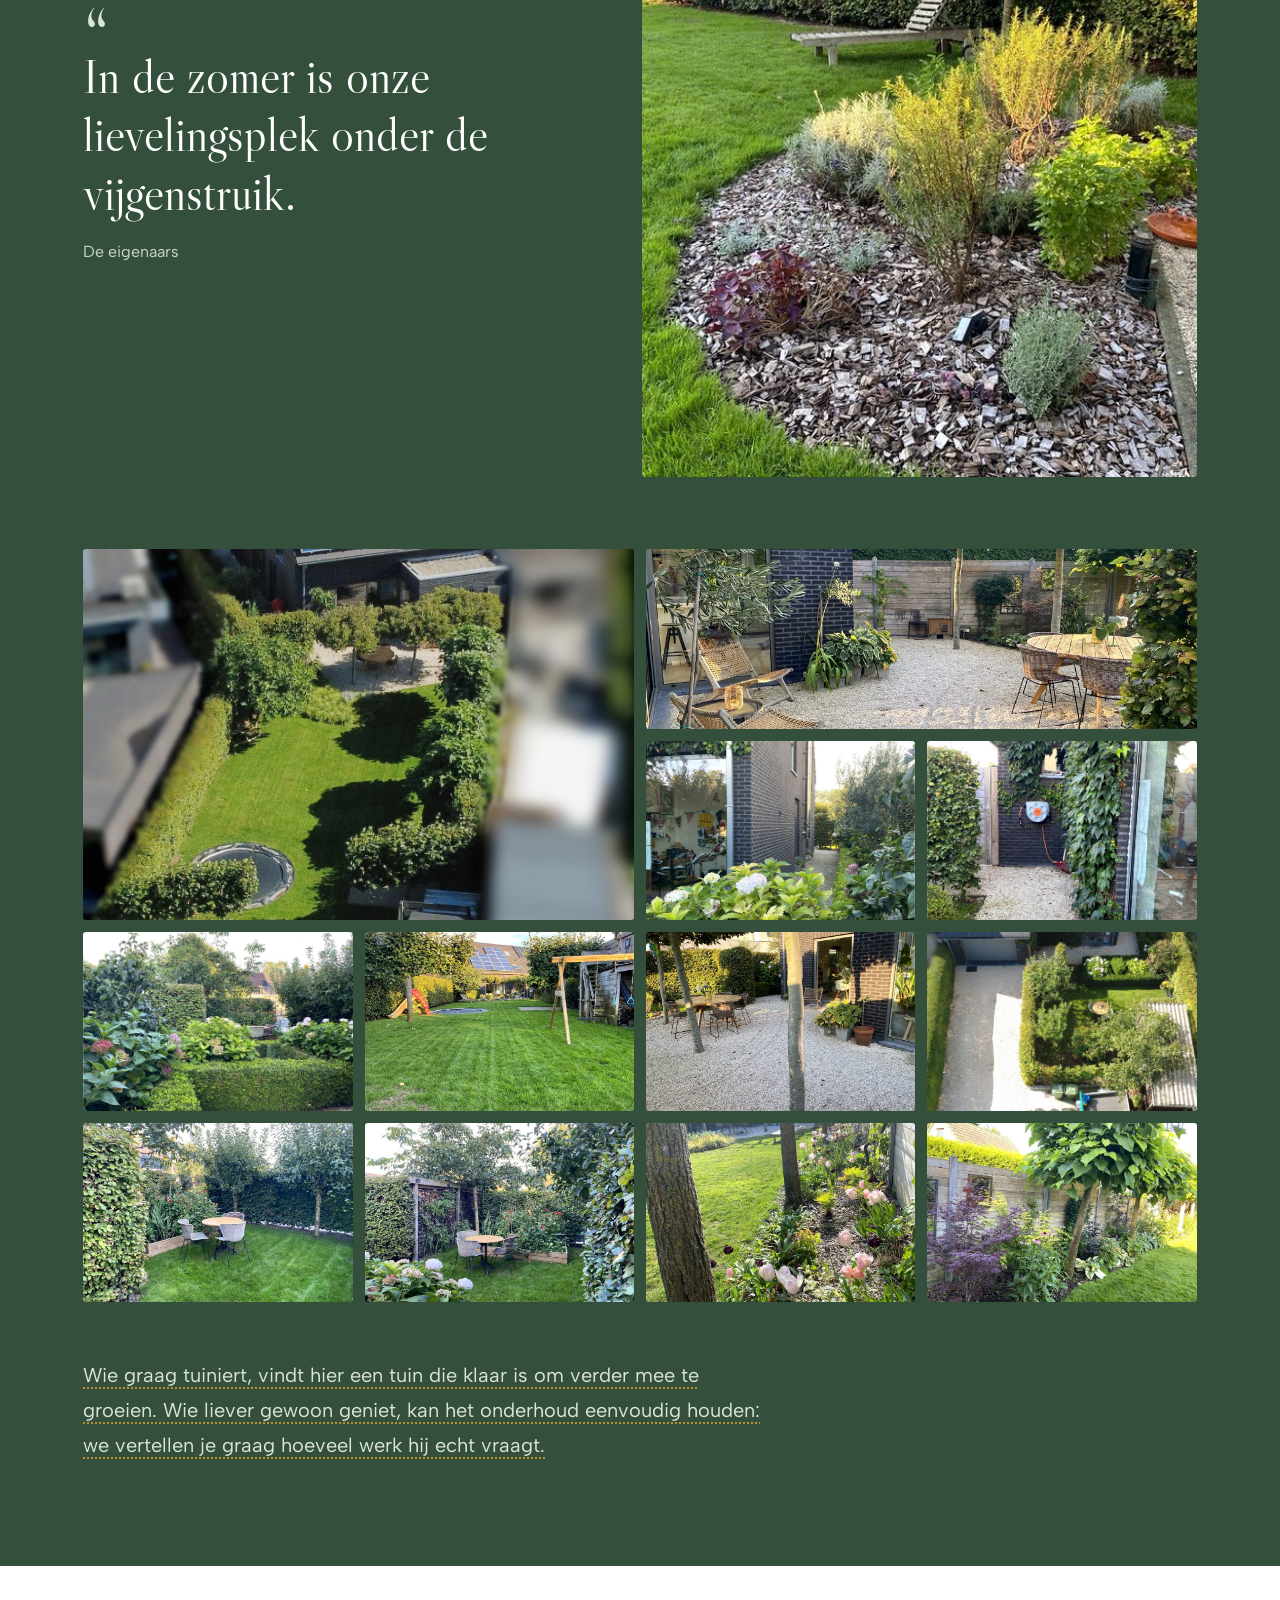
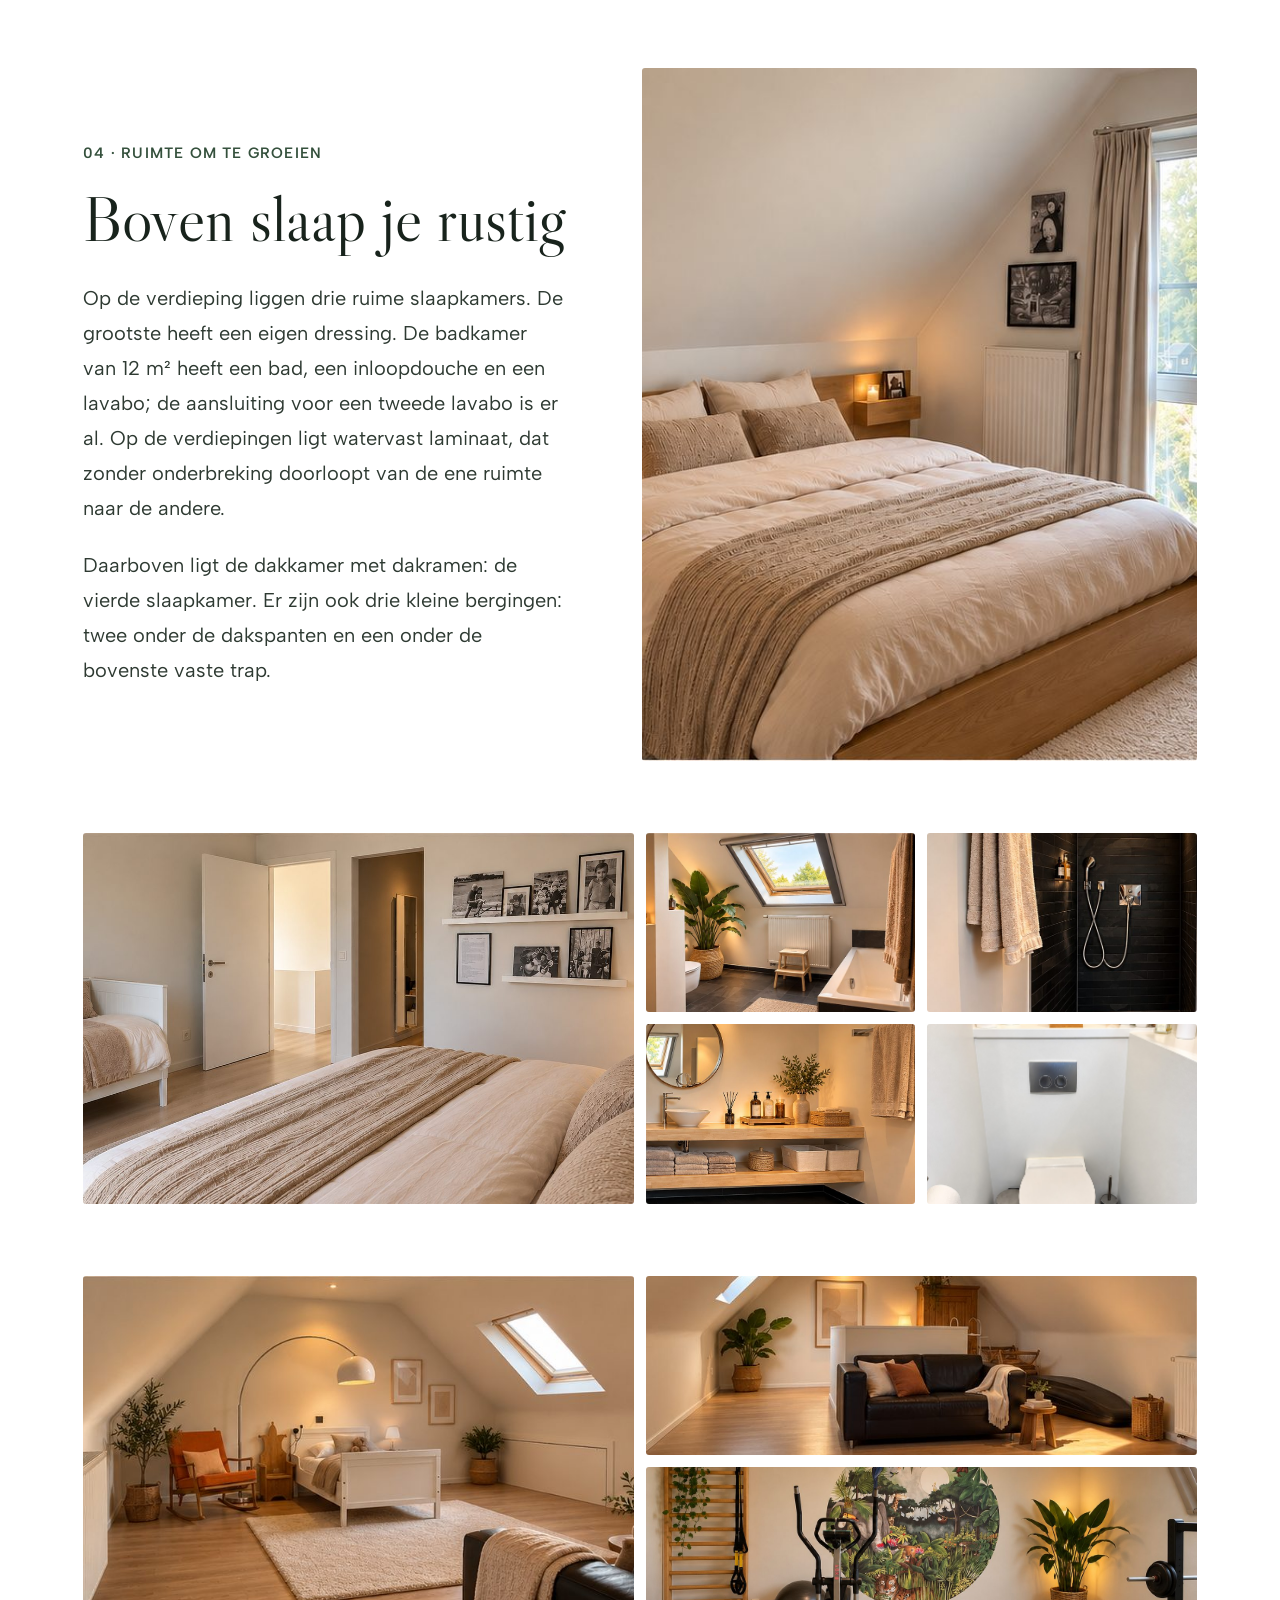
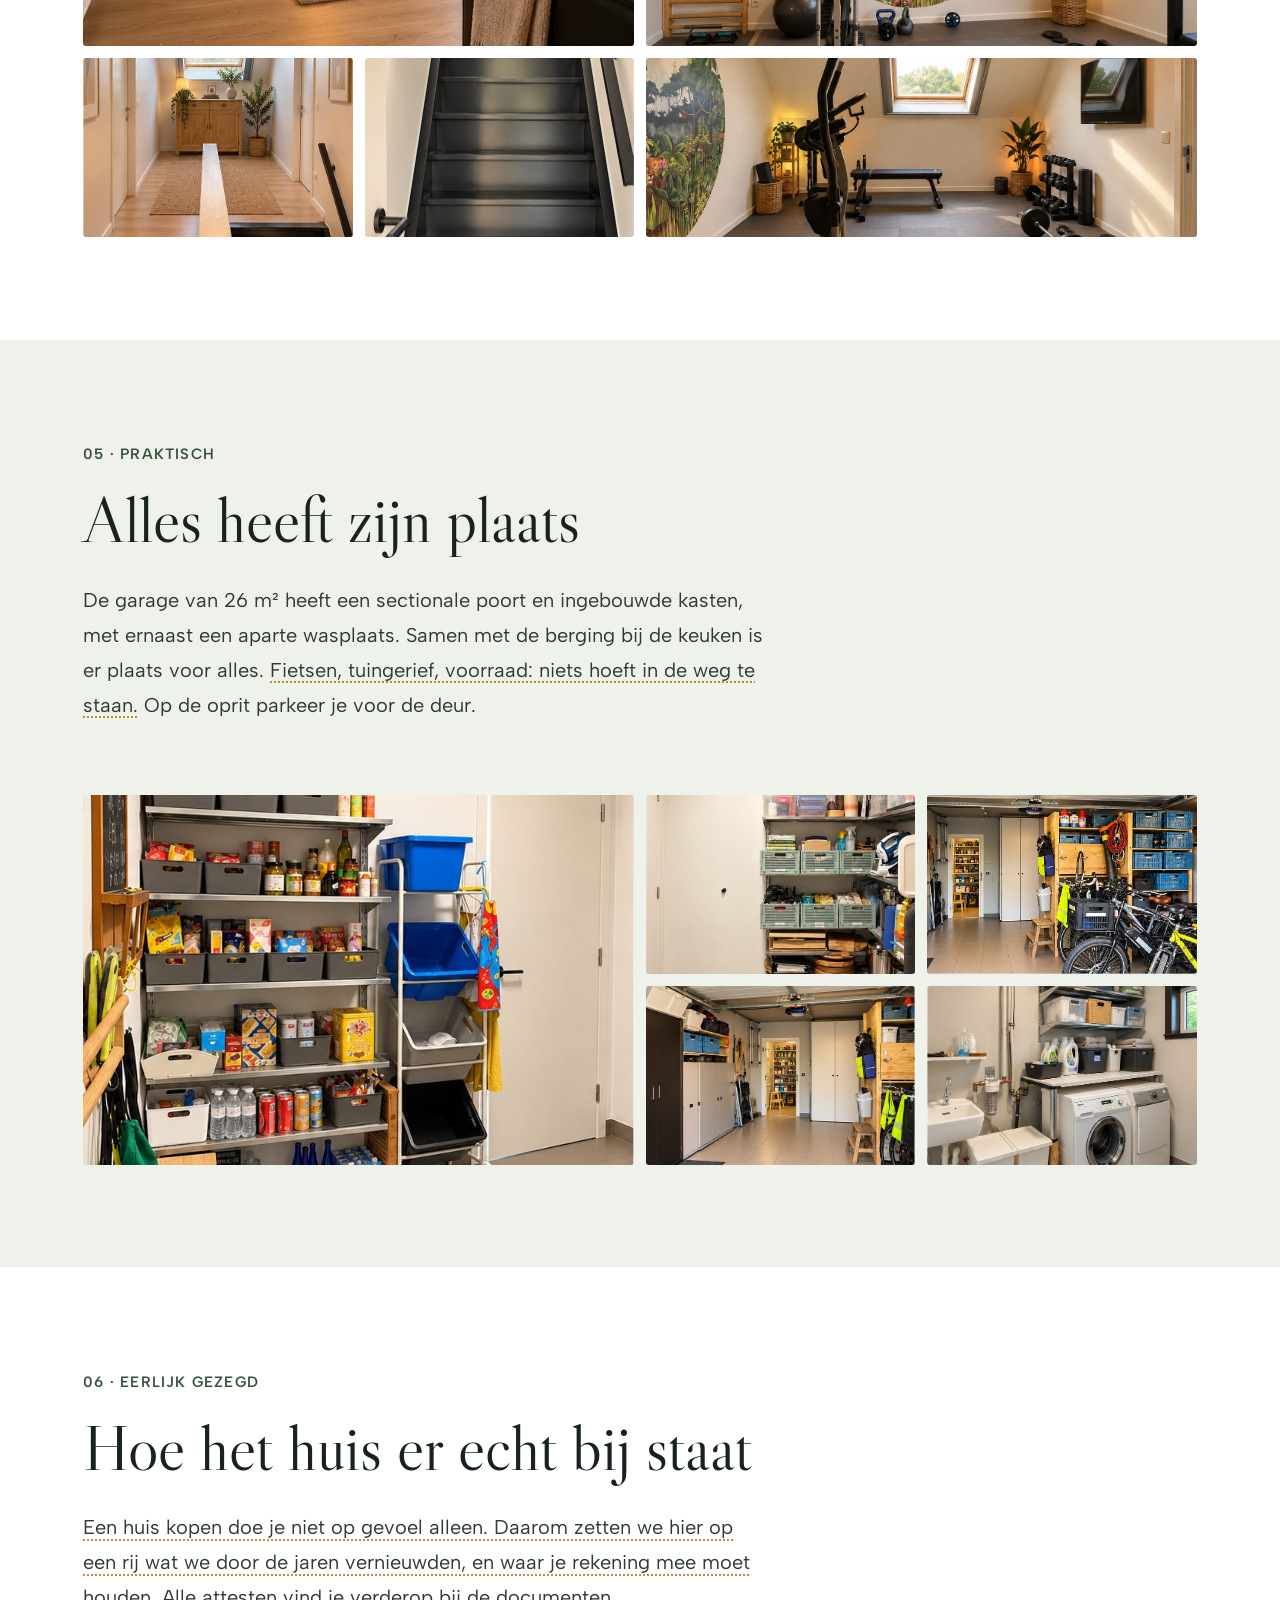
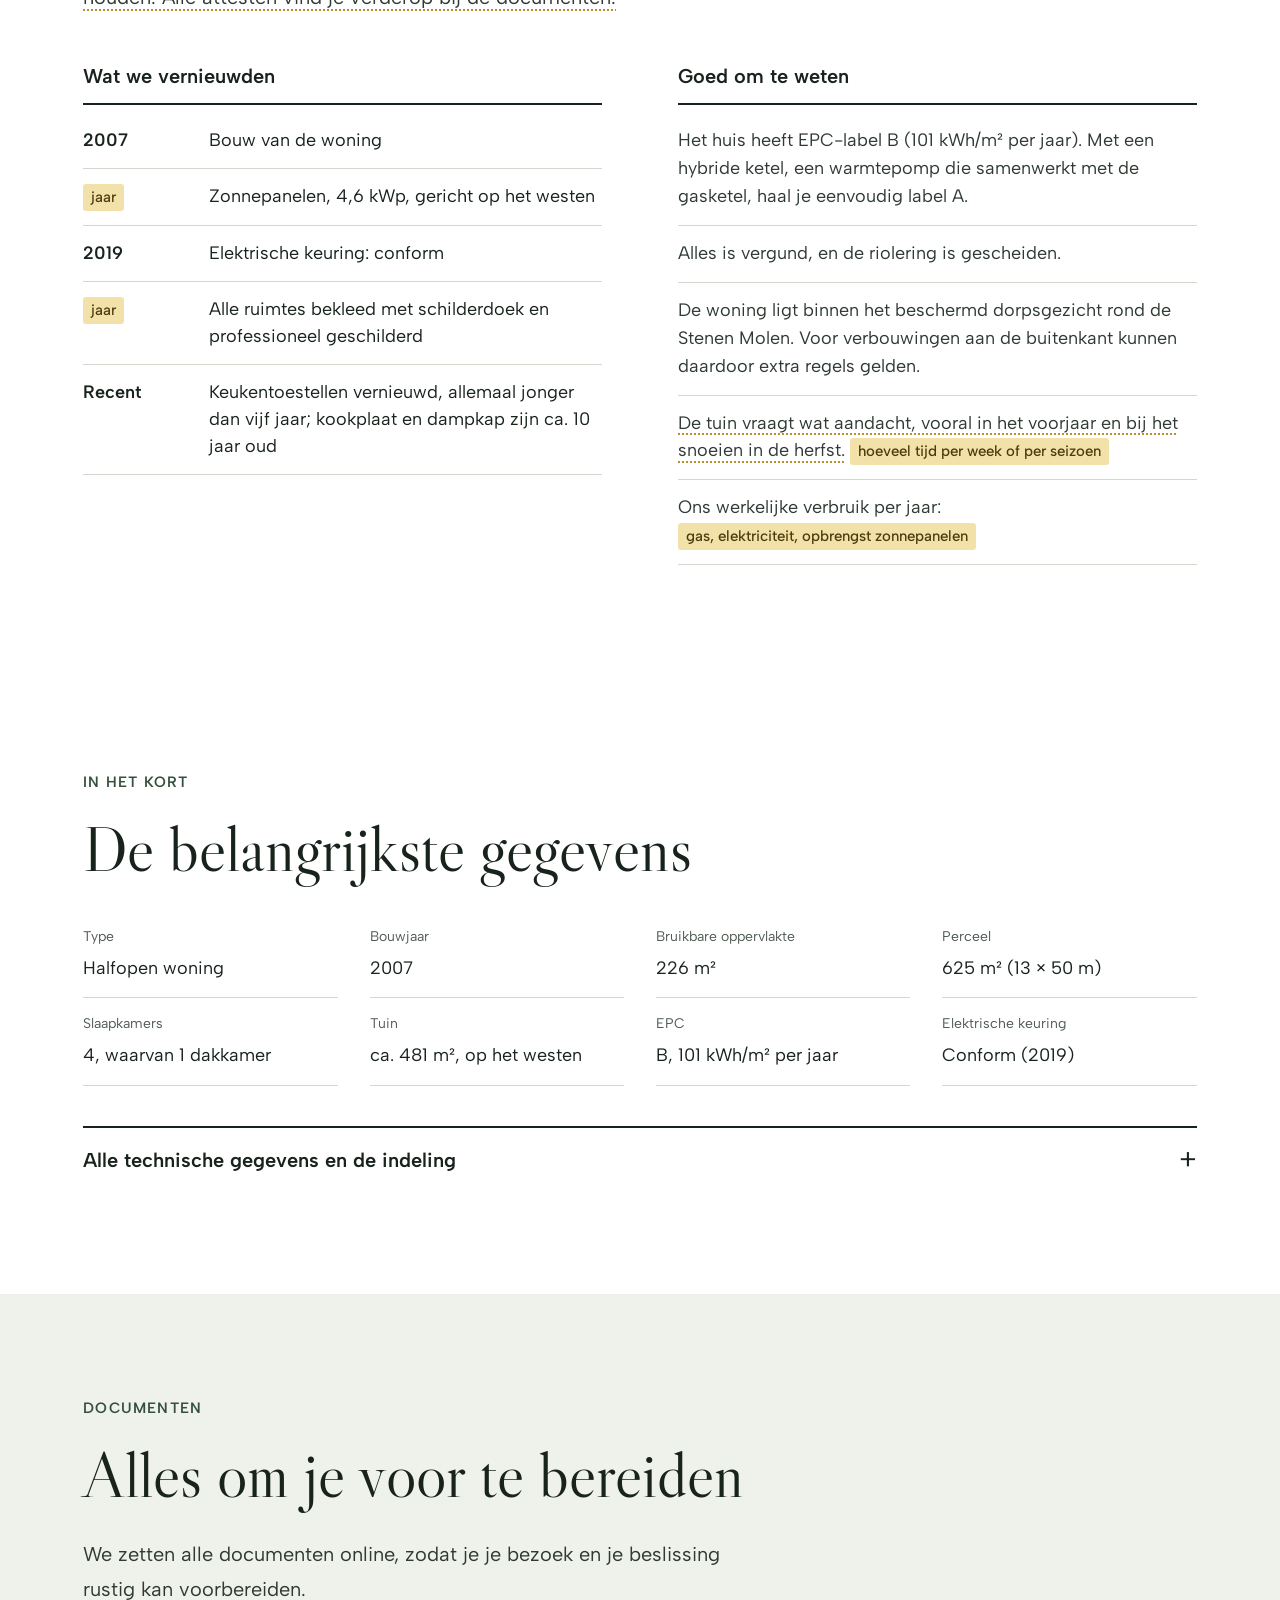
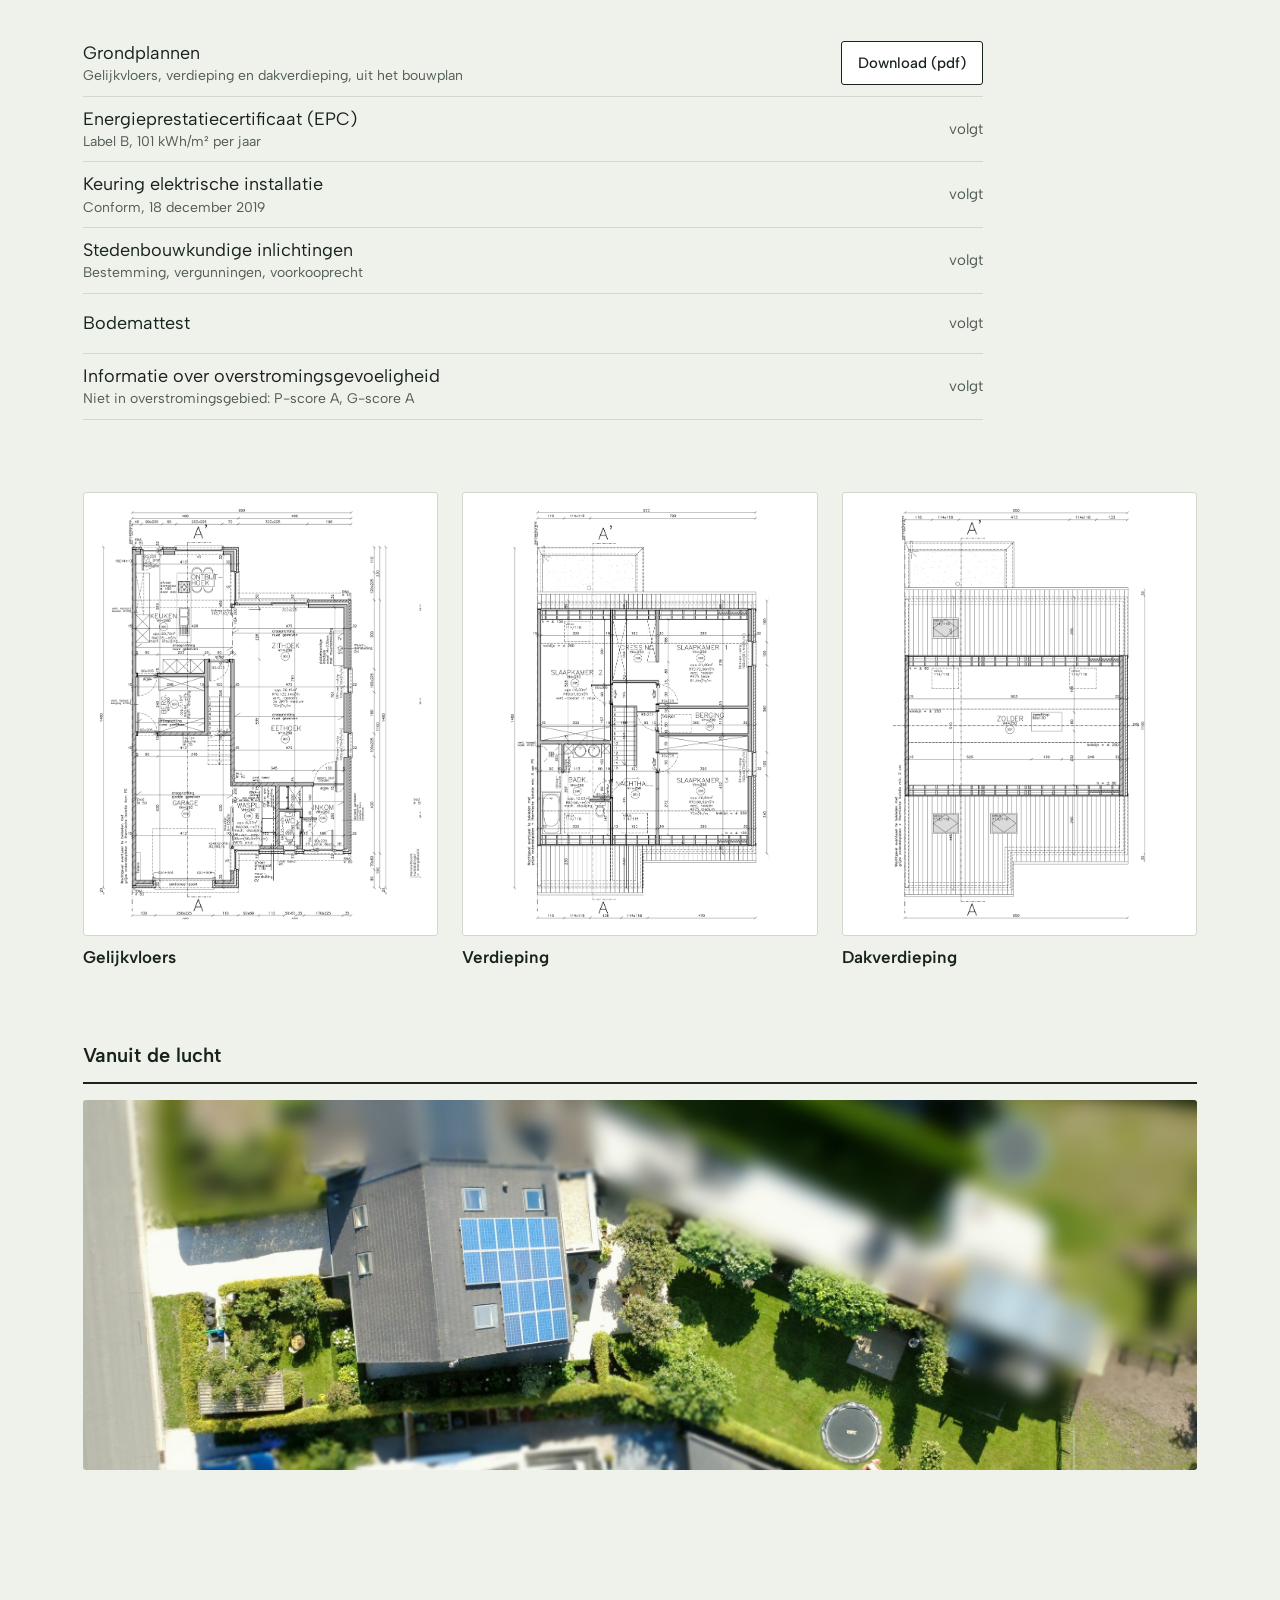
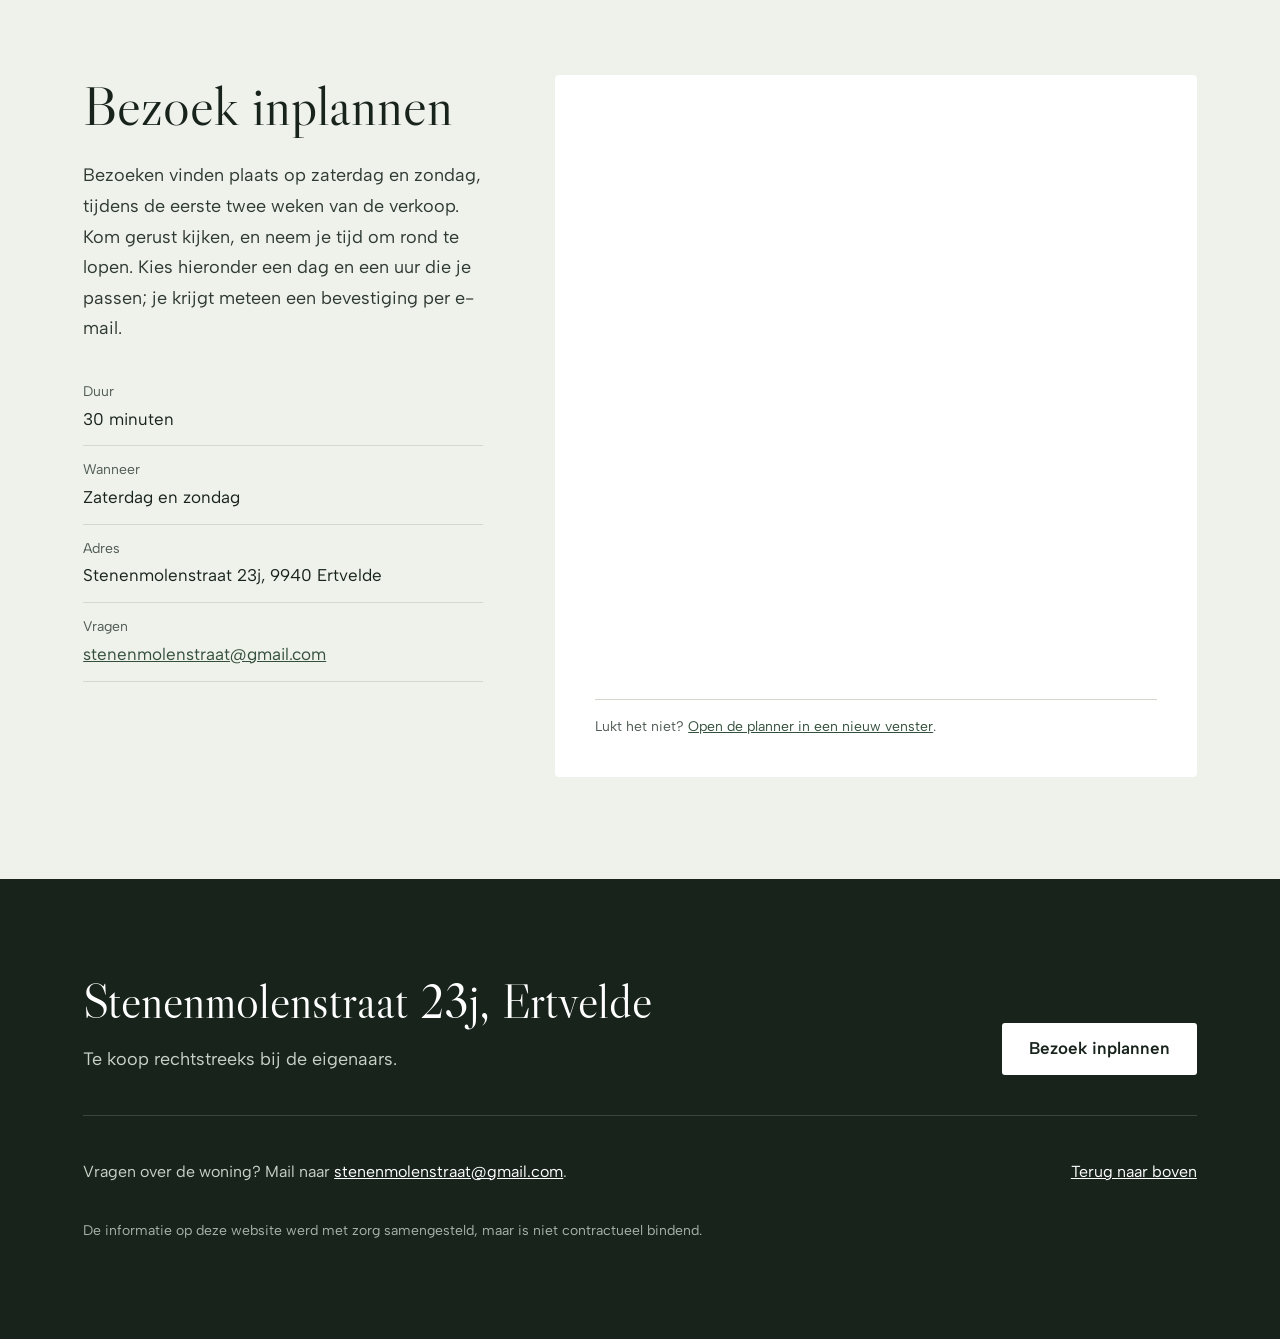
==== commit cea6f3f9: "Seizoenen, video en "wat we zullen missen" weg; perceel 13 × 50 m - "Door het jaar" (tuin per seizoe" ====
--- a/v2/index.html
+++ b/v2/index.html
@@ -77,25 +77,18 @@
 .hero{position:relative;height:calc(100vh - var(--header));height:calc(100svh - var(--header));min-height:620px;max-height:920px;display:flex;align-items:flex-end;background:#2F4231;overflow:hidden;color:#FFFFFF}
 .hero-media{position:absolute;inset:0}
 .hero-media>*{position:absolute;inset:0;width:100%;height:100%;object-fit:cover}
-.hero-video{opacity:0;transition:opacity .8s ease}
-.hero-video.is-ready{opacity:1}
 .hero-scrim{position:absolute;inset:0;background:linear-gradient(to top,rgba(14,22,17,.72) 0%,rgba(14,22,17,.35) 38%,rgba(14,22,17,0) 62%)}
 .hero-content{position:relative;width:100%;display:flex;justify-content:space-between;align-items:flex-end;gap:32px 48px;padding-bottom:clamp(40px,8vh,88px)}
 .hero-text{display:flex;flex-direction:column;gap:20px;max-width:960px}
 .hero-address{font-size:20px;font-weight:500;line-height:1.4}
 .hero h1{font-family:var(--serif);font-weight:400;font-size:clamp(44px,6.2vw,84px);line-height:1.02;letter-spacing:-.01em}
 .hero-actions{display:flex;flex-wrap:wrap;gap:16px;margin-top:12px}
-.hero-side{display:flex;flex-direction:column;align-items:flex-end;gap:12px;flex-shrink:0}
-.drone-todo{display:flex;align-items:center;gap:10px;max-width:300px;padding:10px 14px}
-.drone-todo svg{flex-shrink:0}
-.video-toggle{min-height:44px;padding:0 16px;border:1px solid rgba(255,255,255,.7);border-radius:3px;background:rgba(14,22,17,.35);color:#FFFFFF;font:500 15px var(--sans);cursor:pointer}
 @media (max-width:720px){
   .hero{display:block;height:auto;min-height:0;max-height:none}
   .hero-media{position:relative;height:52vh;height:52svh;min-height:300px}
   .hero-scrim{display:none}
   .hero-content{flex-direction:column;align-items:stretch;padding-top:28px;padding-bottom:44px}
   .hero-actions .btn{flex:1 1 100%}
-  .hero-side{align-items:flex-start}
 }
 
 /* Kerngegevens */
@@ -162,20 +155,10 @@
 .tuin-intro{display:flex;flex-direction:column;gap:16px;max-width:640px}
 .tuin-intro .lead{font-size:clamp(28px,3vw,36px);line-height:1.25}
 .tuin-head .tuin-body{max-width:520px;font-size:19px;color:var(--moss-ink)}
-.seasons{margin-top:80px}
-.seasons-head{display:flex;justify-content:space-between;align-items:baseline;flex-wrap:wrap;gap:8px 32px;margin-bottom:24px}
-.seasons-head h3{font-family:var(--serif);font-weight:400;font-size:30px;line-height:1.2}
-.seasons-head p{font-size:16px;color:var(--moss-ink)}
-.seasons-grid{display:grid;grid-template-columns:repeat(4,minmax(0,1fr));gap:20px}
-.season{display:flex;flex-direction:column;gap:12px}
-.season .photo{aspect-ratio:3/4}
-.season figcaption{font-size:17px;line-height:1.4}
 .tuin-facts{display:grid;grid-template-columns:repeat(3,minmax(0,1fr));gap:48px;margin-top:80px}
 .tuin-facts h3{font-size:18px;font-weight:600;line-height:1.4;margin-bottom:12px}
 @media (max-width:900px){
-  .seasons-grid{grid-template-columns:repeat(2,minmax(0,1fr));gap:14px}
   .tuin-facts{grid-template-columns:1fr;gap:32px;margin-top:56px}
-  .seasons{margin-top:56px}
 }
 
 /* Foto's */
@@ -371,8 +354,6 @@
     </svg>
     <!-- Stilstaand beeld uit de droneshot (optioneel): media/droneshot-still.jpg -->
     <img class="hero-still" src="media/droneshot-still.jpg" alt="Luchtbeeld van de tuin met de weides erachter">
-    <!-- Droneshot: media/droneshot.mp4, met media/droneshot.webm als terugval (zonder geluid) -->
-    <video class="hero-video" data-src="media/droneshot.mp4" muted loop playsinline preload="none" aria-hidden="true"></video>
     <div class="hero-scrim"></div>
   </div>
   <div class="hero-content wrap">
@@ -383,9 +364,6 @@
         <a class="btn btn-light" href="#welkom">Lees ons verhaal</a>
         <a class="btn btn-ghost" href="#bezoek">Bezoek inplannen</a>
       </div>
-    </div>
-    <div class="hero-side">
-      <button class="video-toggle" type="button" hidden>Video pauzeren</button>
     </div>
   </div>
 </section>
@@ -501,43 +479,6 @@
       </div>
     </div>
 
-    <div class="seasons">
-      <div class="seasons-head">
-        <h3>Door het jaar</h3>
-        <p>Zo ziet de tuin eruit in elk seizoen.</p>
-      </div>
-      <div class="seasons-grid">
-        <figure class="season">
-          <div class="photo">
-            <div class="ph"><svg width="28" height="28" viewBox="0 0 24 24" fill="none" stroke="currentColor" stroke-width="1.5" stroke-linecap="round" stroke-linejoin="round" aria-hidden="true"><path d="M4 8h3l2-3h6l2 3h3v11H4z"/><circle cx="12" cy="13" r="3.5"/></svg><span>Tuin in de lente</span></div>
-            <a class="zoom" href="media/tuin-16.jpg"><img src="media/tuin-16.jpg" alt="De tuin in de lente" loading="lazy"></a>
-          </div>
-          <figcaption>Lente</figcaption>
-        </figure>
-        <figure class="season">
-          <div class="photo">
-            <div class="ph"><svg width="28" height="28" viewBox="0 0 24 24" fill="none" stroke="currentColor" stroke-width="1.5" stroke-linecap="round" stroke-linejoin="round" aria-hidden="true"><path d="M4 8h3l2-3h6l2 3h3v11H4z"/><circle cx="12" cy="13" r="3.5"/></svg><span>Tuin in de zomer</span></div>
-            <a class="zoom" href="media/tuin-07.jpg"><img src="media/tuin-07.jpg" alt="De tuin in de zomer" loading="lazy"></a>
-          </div>
-          <figcaption>Zomer</figcaption>
-        </figure>
-        <figure class="season">
-          <div class="photo">
-            <div class="ph"><svg width="28" height="28" viewBox="0 0 24 24" fill="none" stroke="currentColor" stroke-width="1.5" stroke-linecap="round" stroke-linejoin="round" aria-hidden="true"><path d="M4 8h3l2-3h6l2 3h3v11H4z"/><circle cx="12" cy="13" r="3.5"/></svg><span>Tuin in de herfst</span></div>
-            <a class="zoom" href="media/tuin-herfst.jpg"><img src="media/tuin-herfst.jpg" alt="De tuin in de herfst" loading="lazy"></a>
-          </div>
-          <figcaption>Herfst</figcaption>
-        </figure>
-        <figure class="season">
-          <div class="photo">
-            <div class="ph"><svg width="28" height="28" viewBox="0 0 24 24" fill="none" stroke="currentColor" stroke-width="1.5" stroke-linecap="round" stroke-linejoin="round" aria-hidden="true"><path d="M4 8h3l2-3h6l2 3h3v11H4z"/><circle cx="12" cy="13" r="3.5"/></svg><span>Tuin in de winter</span></div>
-            <a class="zoom" href="media/tuin-winter.jpg"><img src="media/tuin-winter.jpg" alt="De tuin in de winter" loading="lazy"></a>
-          </div>
-          <figcaption>Winter</figcaption>
-        </figure>
-      </div>
-    </div>
-
     <div class="story" style="margin-top:56px">
       <p><span class="vrij">Wie graag tuiniert, vindt hier een tuin die klaar is om verder mee te groeien. Wie liever gewoon geniet, kan het onderhoud eenvoudig houden: we vertellen je graag hoeveel werk hij echt vraagt.</span></p>
     </div>
@@ -630,20 +571,6 @@
   </div>
 </section>
 
-<section id="missen" class="section" aria-labelledby="missen-titel">
-  <div class="wrap">
-    <div class="letter">
-      <span class="kicker">Tot slot</span>
-      <h2 id="missen-titel" class="chapter-title">Wat we zullen missen</h2>
-      <div class="story">
-        <p><span class="vrij">De zomeravonden onder de vijg. Het eerste vuur in de haard als de dagen korter worden. De rust van de straat, en het uitzicht over de weides dat elk seizoen anders is.</span></p>
-        <p><span class="vrij">We hopen dat de volgende bewoners hier even gelukkig worden als wij, en dat de tuin met hen verder mag groeien.</span></p>
-      </div>
-      <p class="signature"><span class="todo">voornamen</span></p>
-    </div>
-  </div>
-</section>
-
 <section id="gegevens" class="section section--white" aria-labelledby="gegevens-titel">
   <div class="wrap">
     <span class="kicker">In het kort</span>
@@ -652,7 +579,7 @@
       <div><dt>Type</dt><dd>Halfopen woning</dd></div>
       <div><dt>Bouwjaar</dt><dd>2007</dd></div>
       <div><dt>Bruikbare oppervlakte</dt><dd>226 m²</dd></div>
-      <div><dt>Perceel</dt><dd>625 m²</dd></div>
+      <div><dt>Perceel</dt><dd>625 m² (13 × 50 m)</dd></div>
       <div><dt>Slaapkamers</dt><dd>4, waarvan 1 dakkamer</dd></div>
       <div><dt>Tuin</dt><dd>ca. 481 m², op het westen</dd></div>
       <div><dt>EPC</dt><dd>B, 101 kWh/m² per jaar</dd></div>
@@ -707,7 +634,7 @@
           <div class="kv"><dt>Bouwjaar</dt><dd>2007</dd></div>
           <div class="kv"><dt>Bruikbare vloeroppervlakte</dt><dd>226 m² (volgens EPC)</dd></div>
           <div class="kv"><dt>Perceeloppervlakte</dt><dd>625 m²</dd></div>
-          <div class="kv"><dt>Afmetingen perceel</dt><dd><span class="todo">nakijken: 12 × 49 m geeft 589 m², niet 625 m²</span></dd></div>
+          <div class="kv"><dt>Afmetingen perceel</dt><dd>13 m breed, 50 m diep</dd></div>
           <div class="kv"><dt>Kadastraal inkomen</dt><dd><span class="todo">€ …</span></dd></div>
           <div class="kv"><dt>Vloeren</dt><dd>Eiken visgraatparket beneden; op de verdiepingen watervast laminaat, doorlopend zonder onderbreking tussen de ruimtes</dd></div>
           <div class="kv"><dt>Muren</dt><dd>Overal schilderdoek, professioneel geschilderd</dd></div>
@@ -894,13 +821,6 @@
     lbox.addEventListener('close', function () { lbImg.removeAttribute('src'); });
   }
 
-  /* ---------- Droneshot-still aanwezig: melding verbergen ---------- */
-  var still = document.querySelector('.hero-still');
-  if (still) {
-    var hideTodo = function () { if (still.naturalWidth > 0) { var t = document.querySelector('.drone-todo'); if (t) t.hidden = true; } };
-    if (still.complete) hideTodo(); else still.addEventListener('load', hideTodo, { once: true });
-  }
-
   /* ---------- Menu ---------- */
   var toggle = document.querySelector('.menu-toggle');
   var nav = document.getElementById('hoofdmenu');
@@ -916,29 +836,6 @@
   });
   document.addEventListener('keydown', function (e) {
     if (e.key === 'Escape' && nav.classList.contains('is-open')) { setMenu(false); toggle.focus(); }
-  });
-
-  /* ---------- Droneshot ---------- */
-  var video = document.querySelector('.hero-video');
-  var videoToggle = document.querySelector('.video-toggle');
-  var droneTodo = document.querySelector('.drone-todo');
-  var reduceMotion = window.matchMedia('(prefers-reduced-motion: reduce)').matches;
-  if (video && !reduceMotion) {
-    video.muted = true;
-    video.addEventListener('canplay', function () {
-      video.classList.add('is-ready');
-      var p = video.play();
-      if (p && p.catch) p.catch(function () {});
-      if (droneTodo) droneTodo.hidden = true;
-      videoToggle.hidden = false;
-    }, { once: true });
-    var src = video.dataset.src;
-    if (!video.canPlayType('video/mp4; codecs="avc1.640028"') && video.canPlayType('video/webm; codecs="vp9"')) src = src.replace(/\.mp4$/, '.webm');
-    video.src = src;
-  }
-  videoToggle.addEventListener('click', function () {
-    if (video.paused) { video.play(); videoToggle.textContent = 'Video pauzeren'; }
-    else { video.pause(); videoToggle.textContent = 'Video afspelen'; }
   });
 })();
 </script>
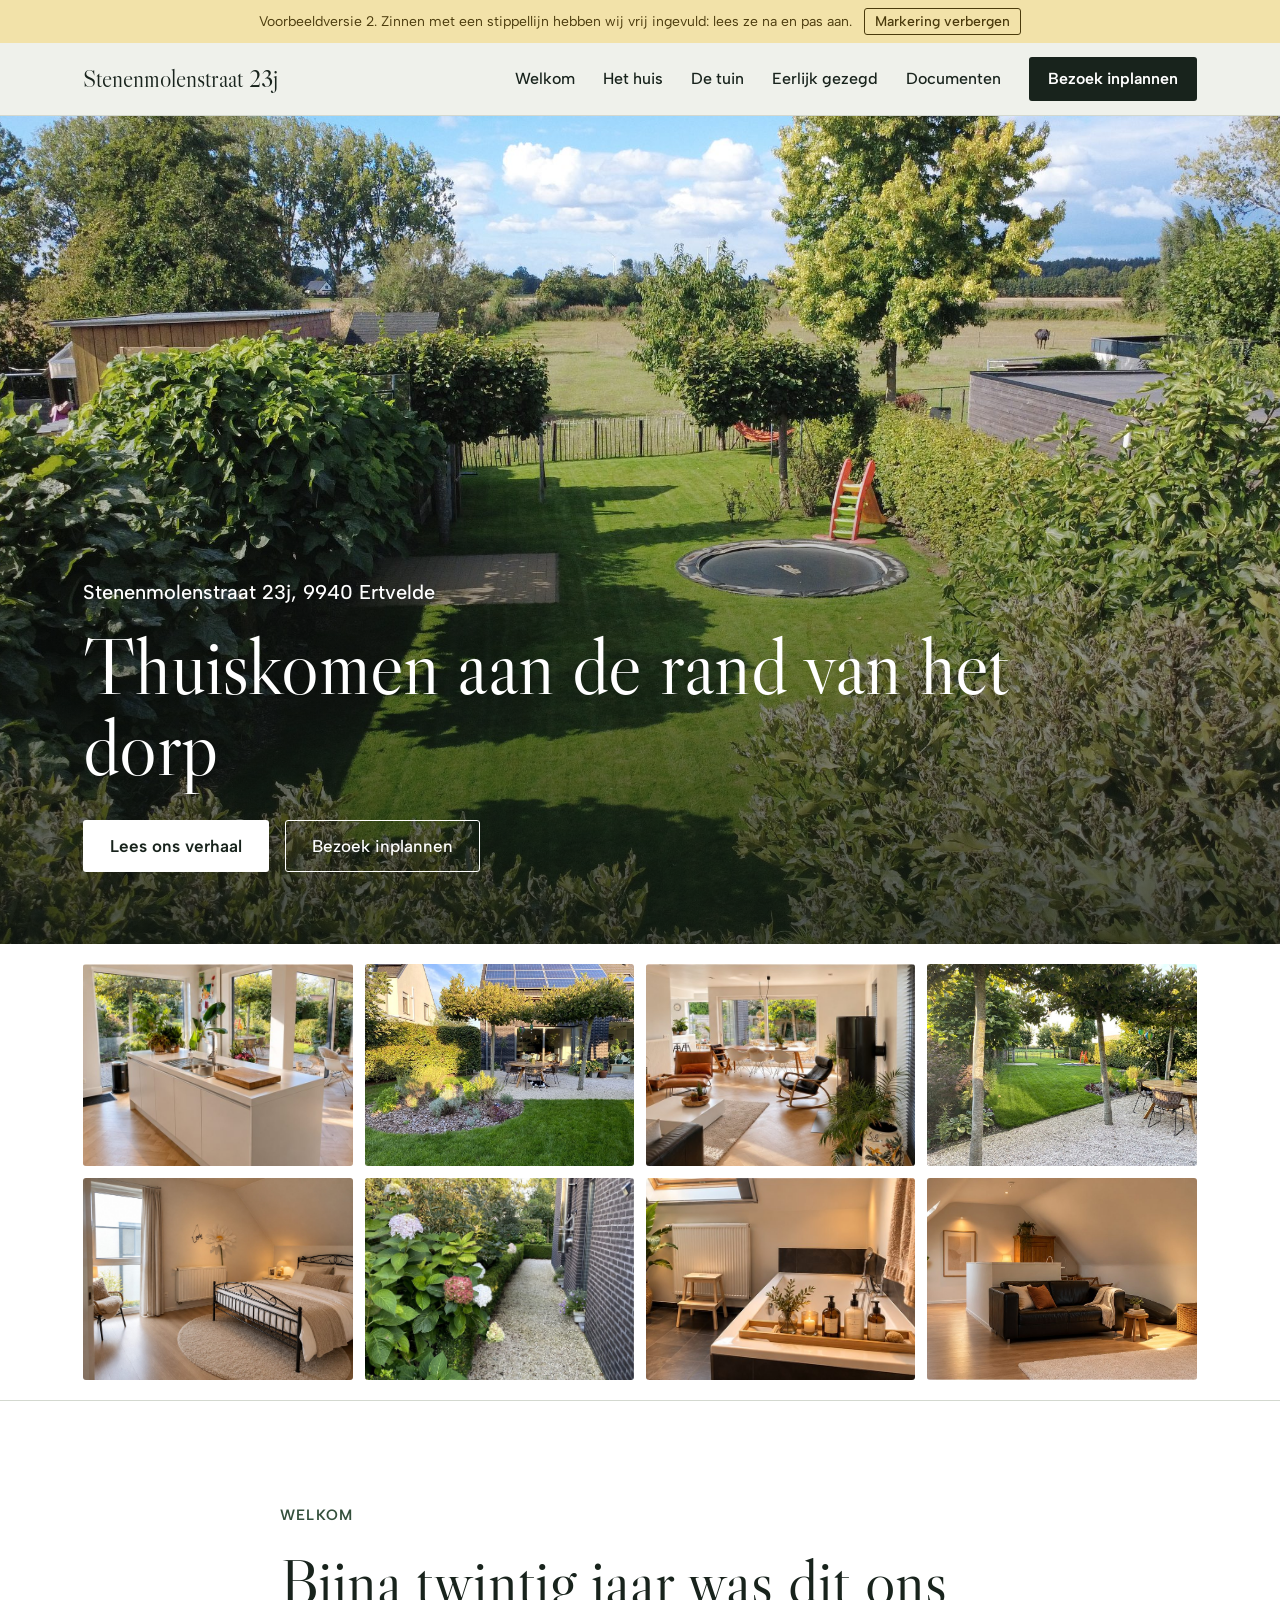
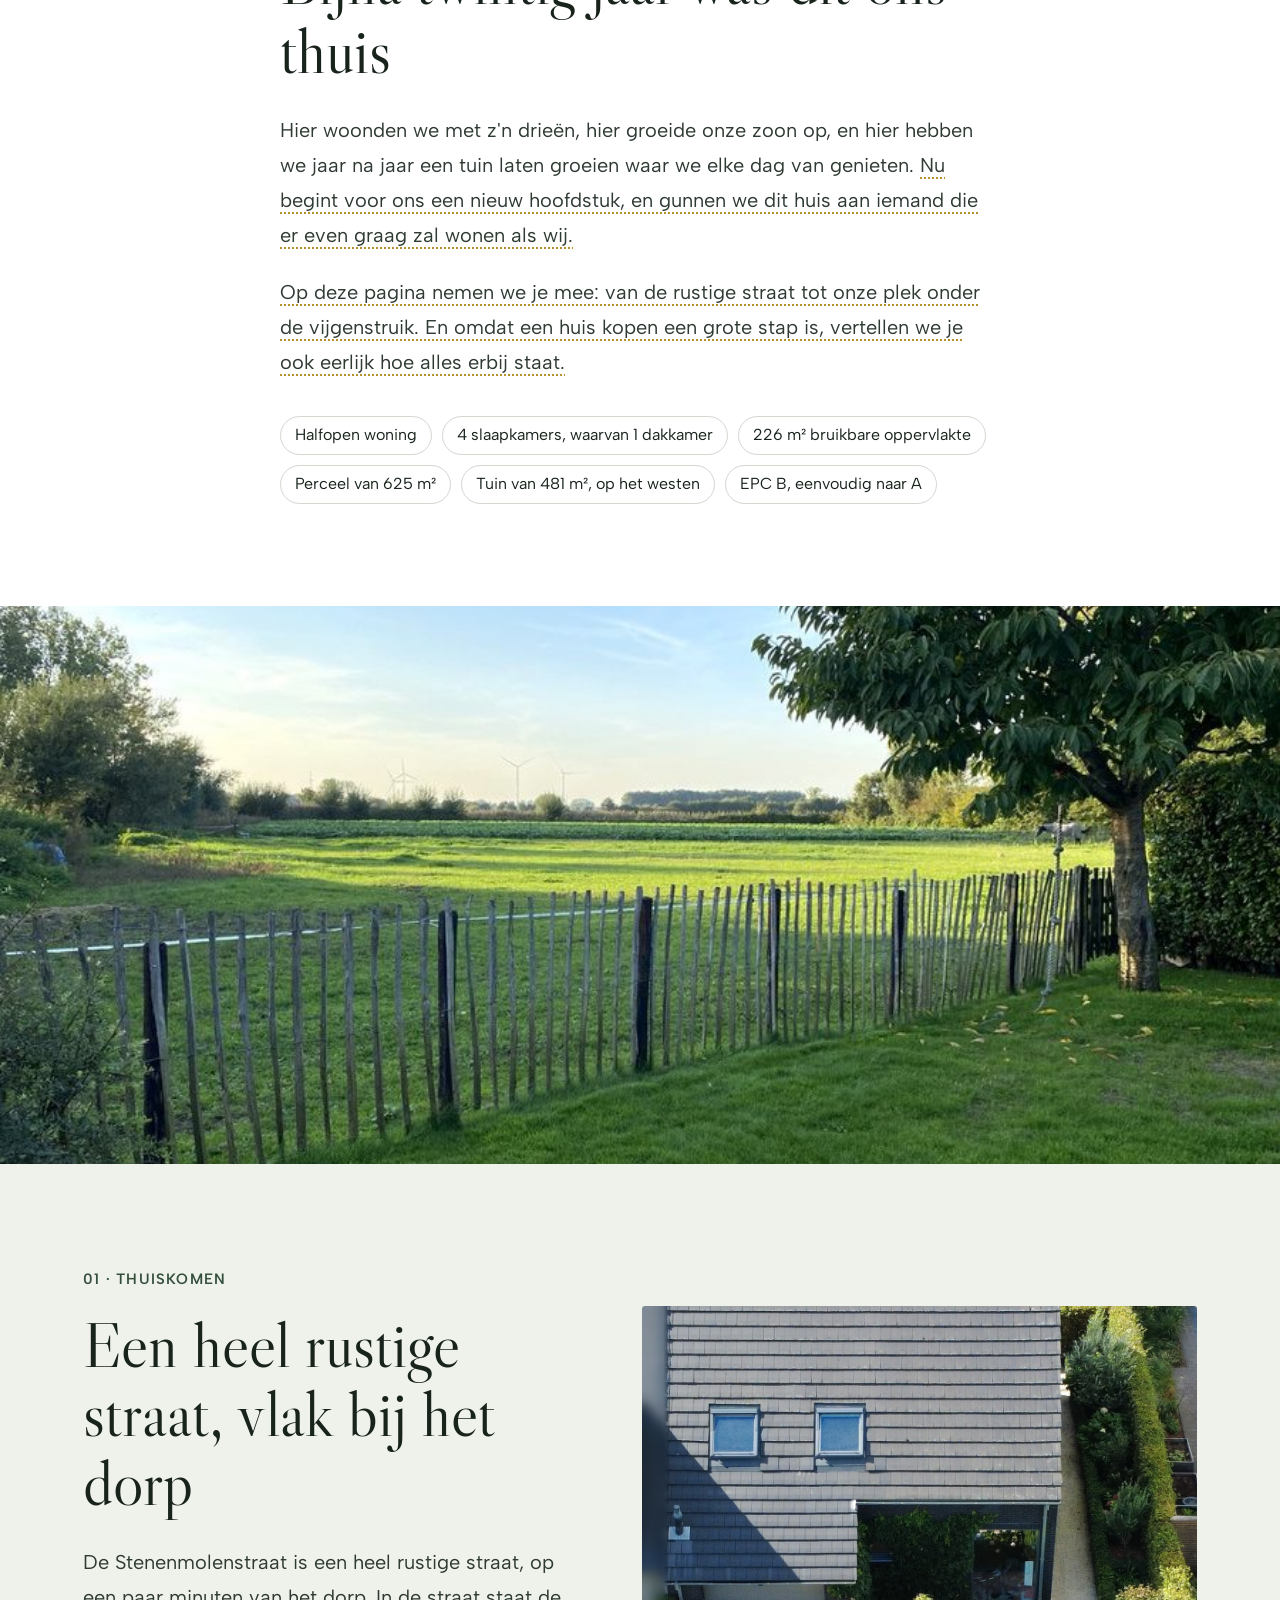
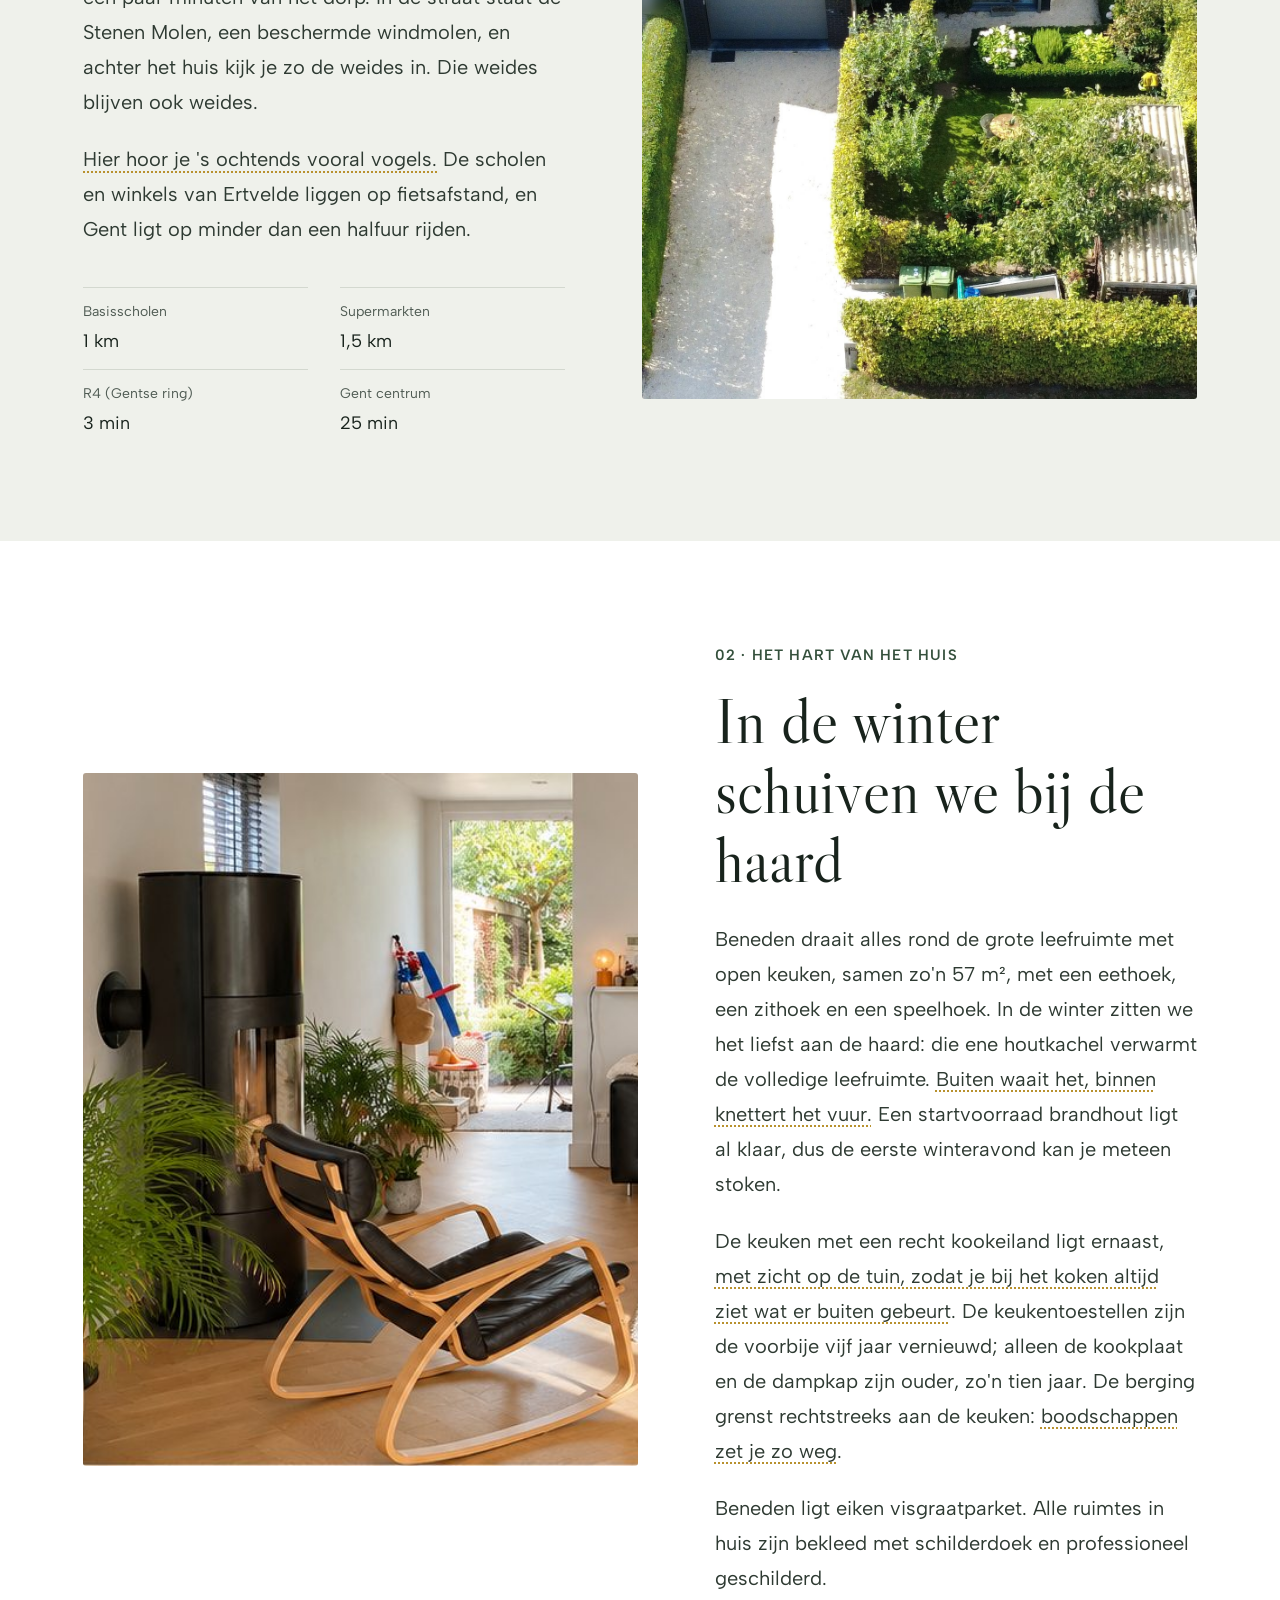
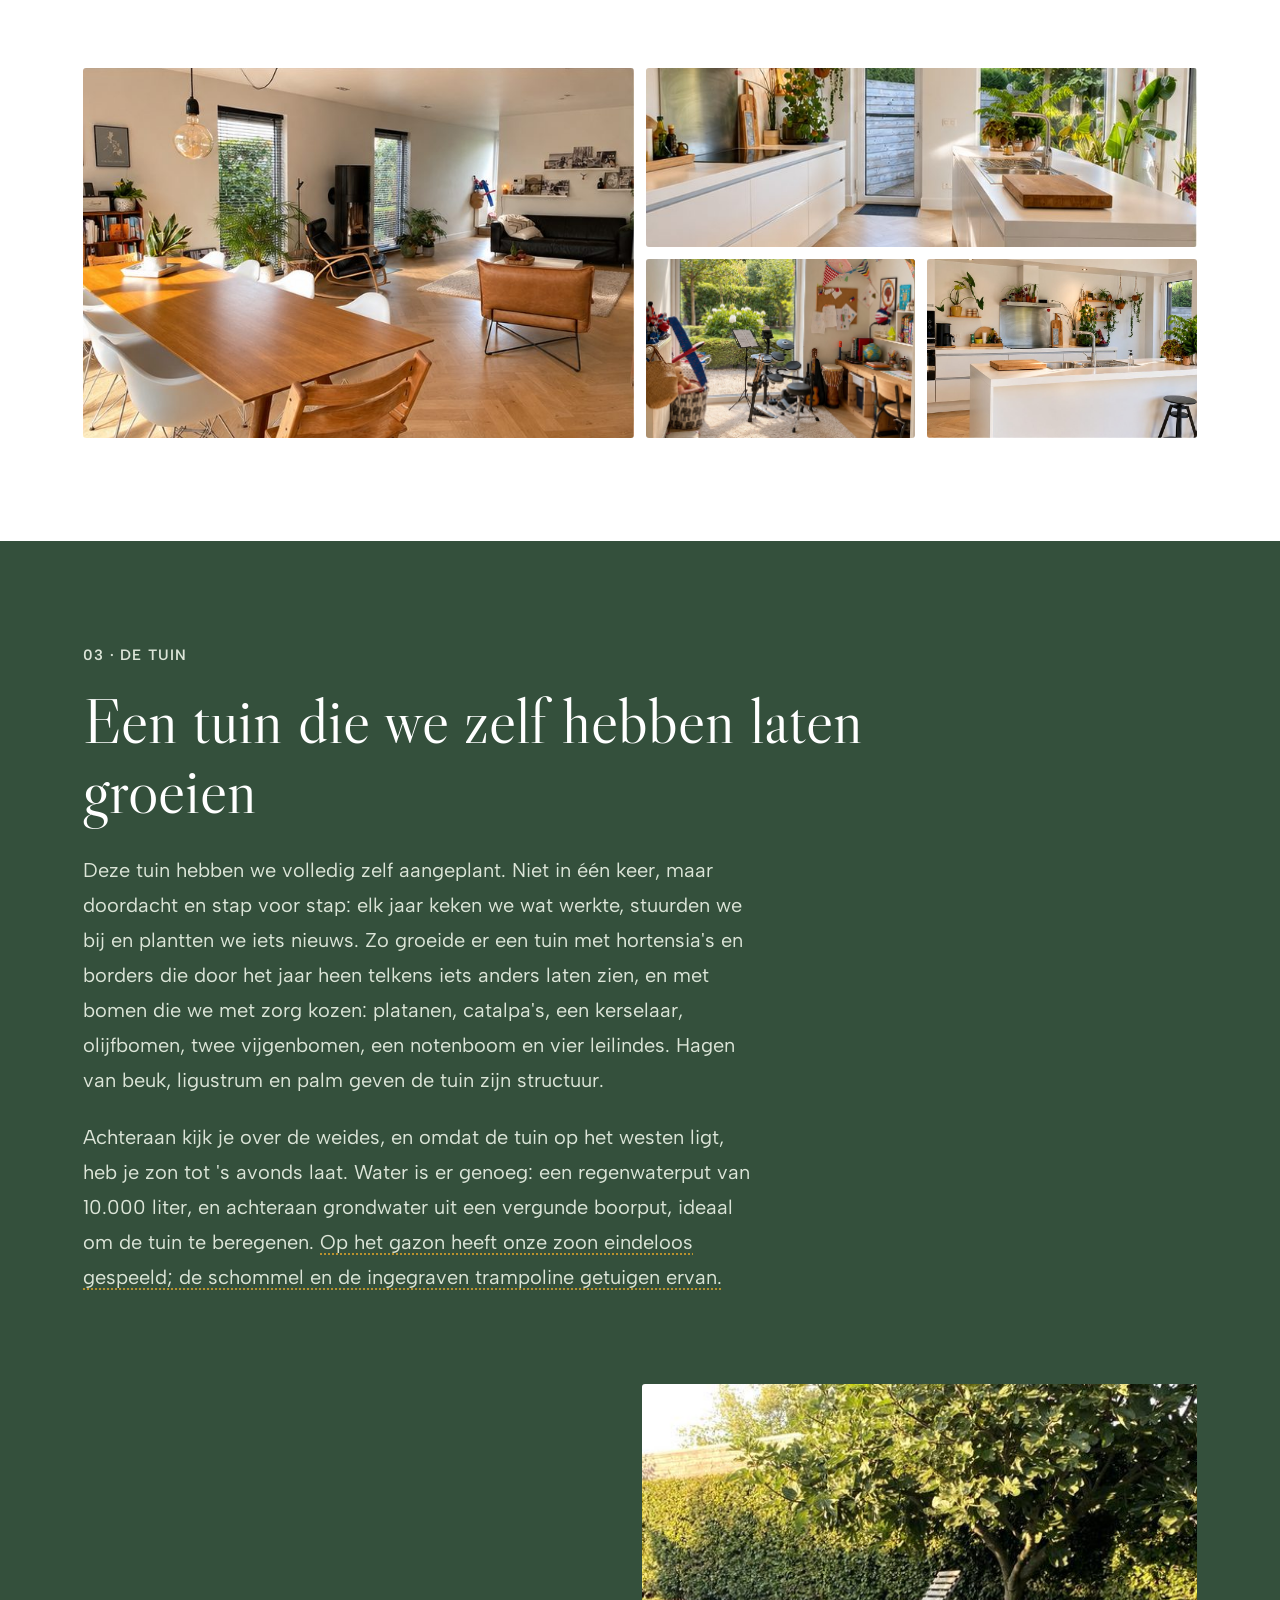
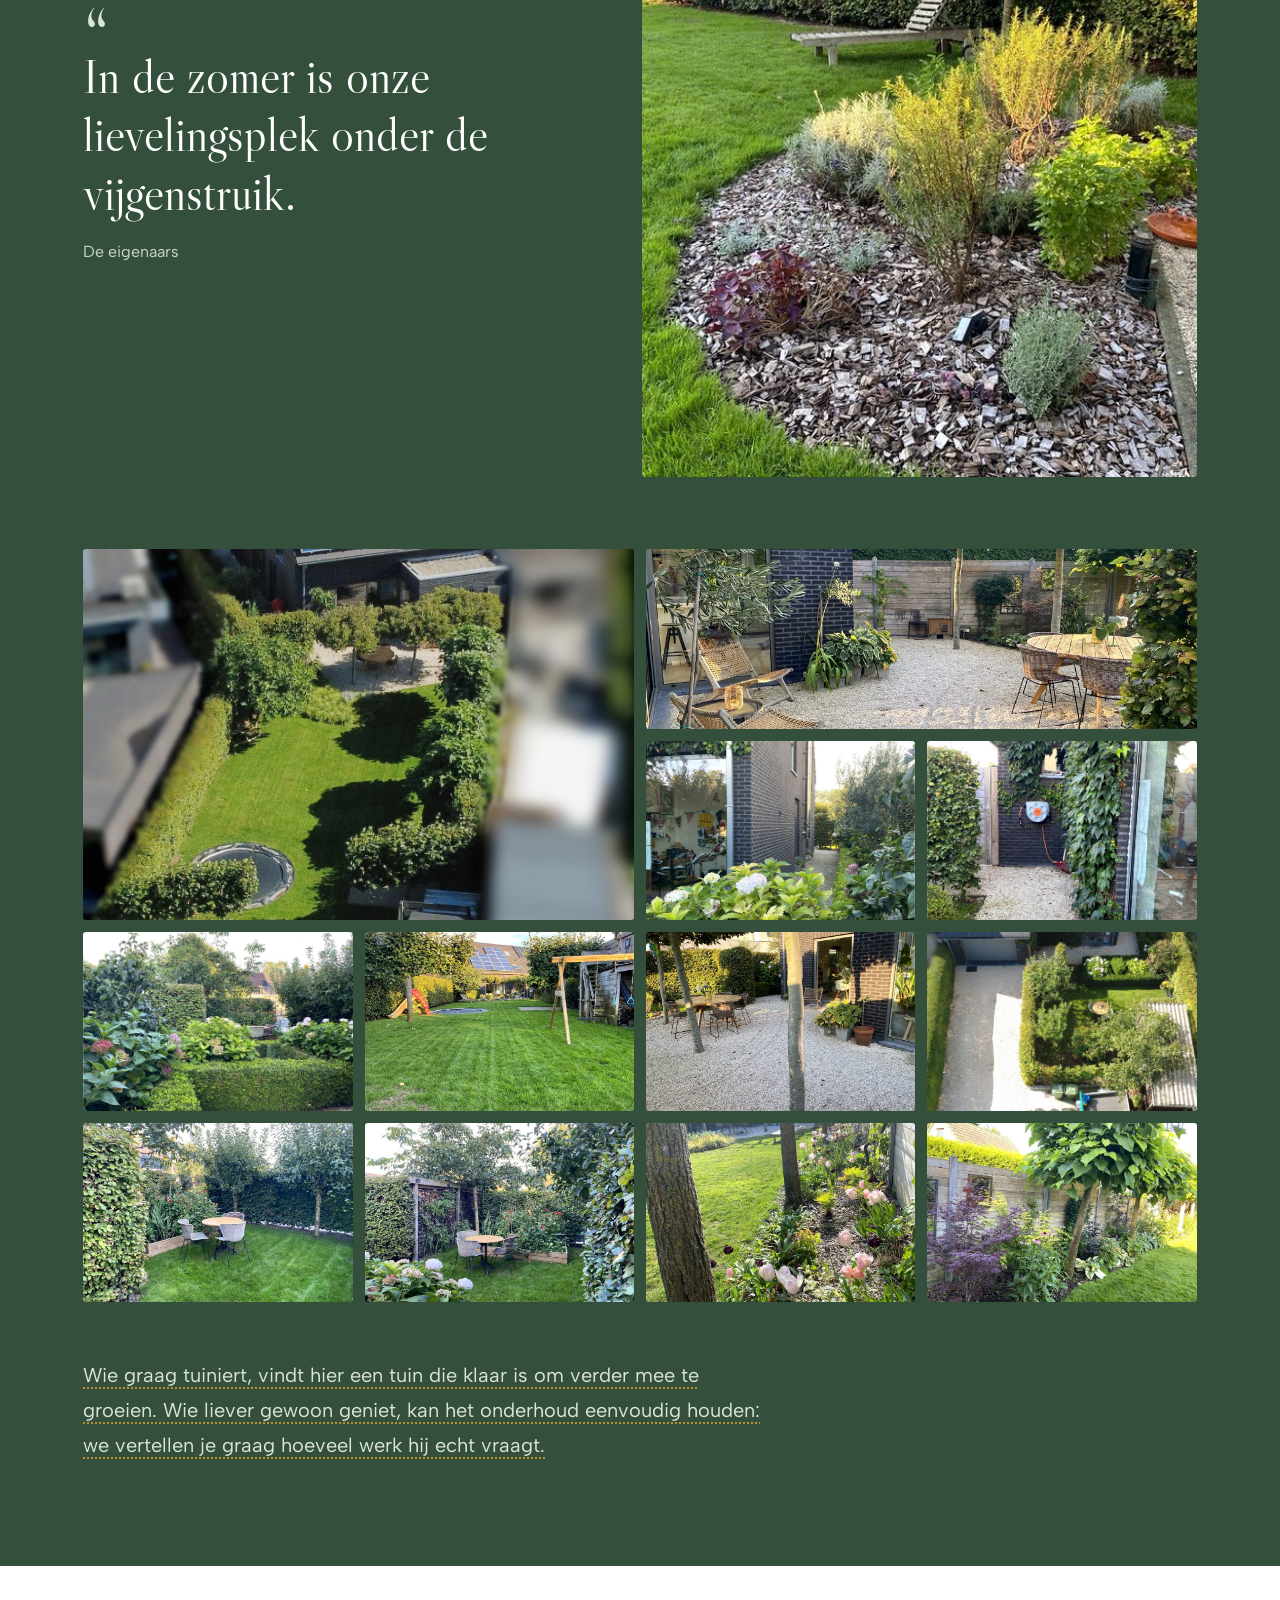
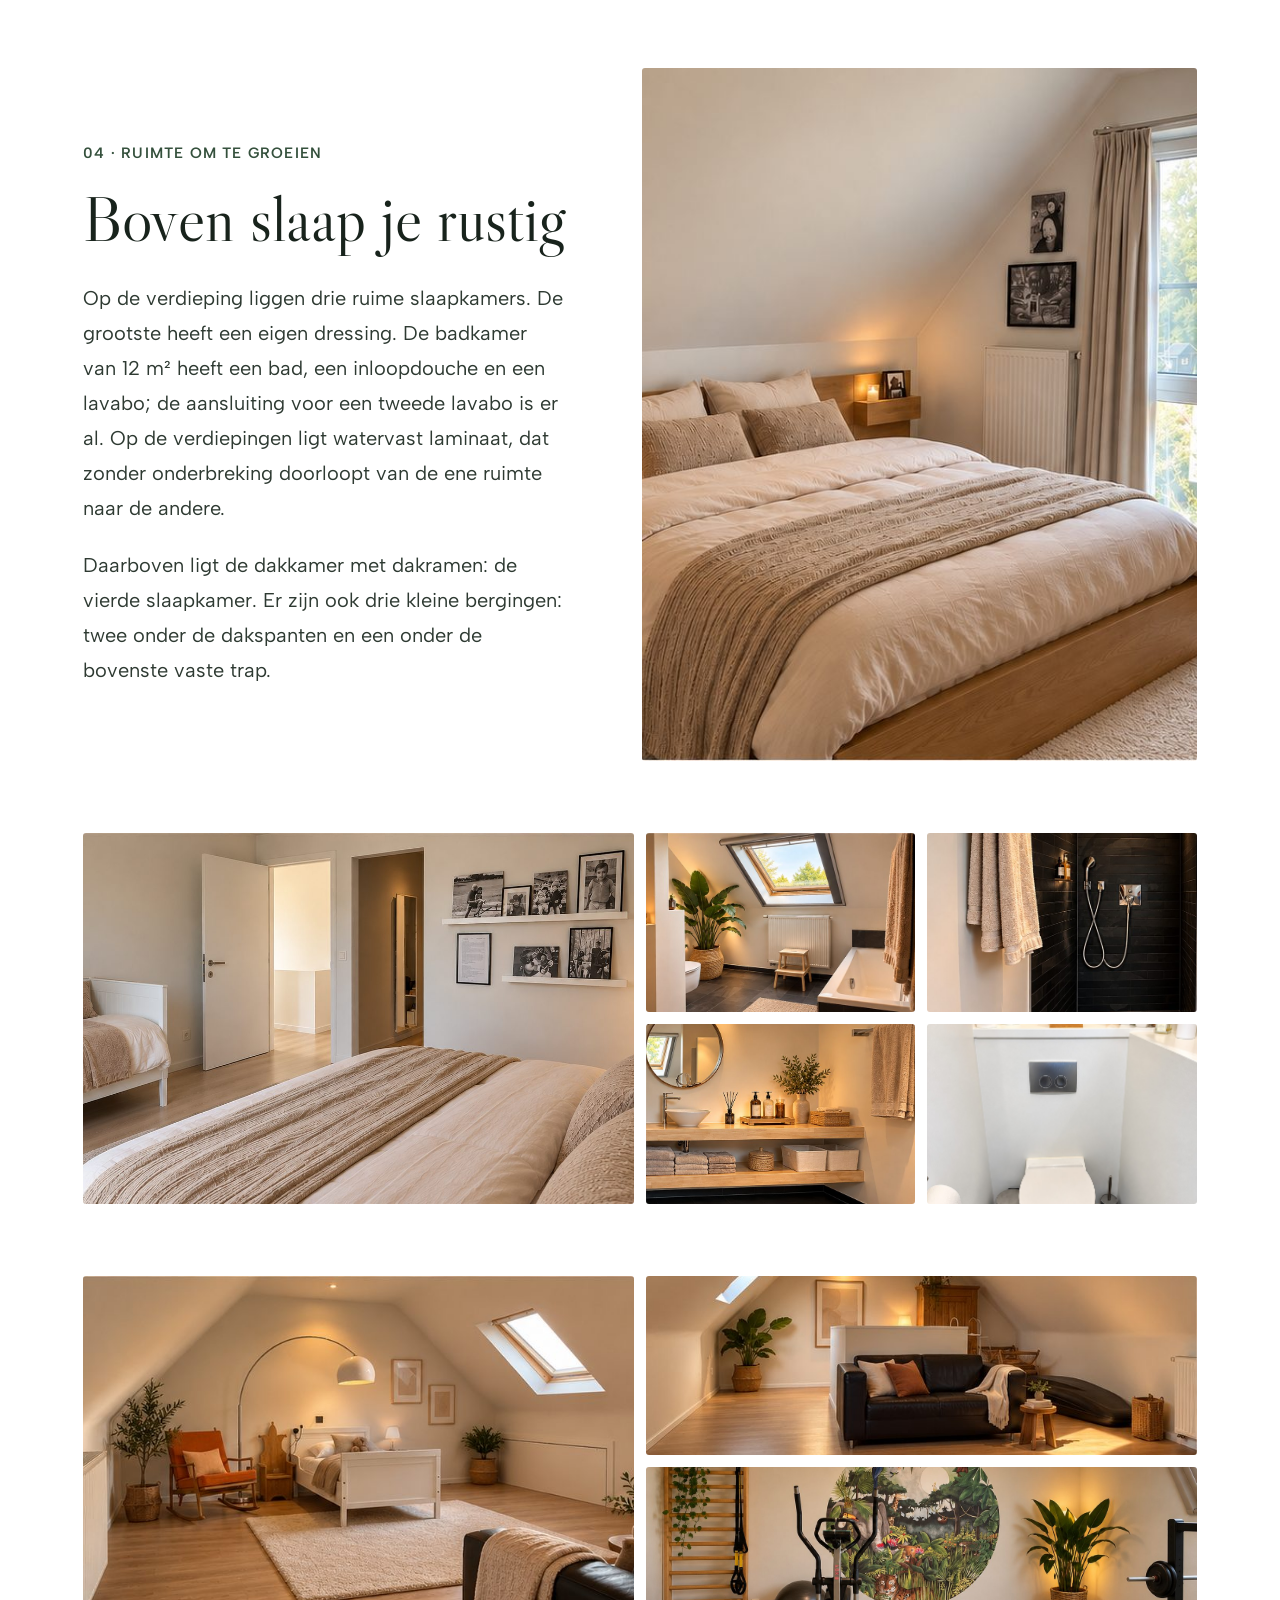
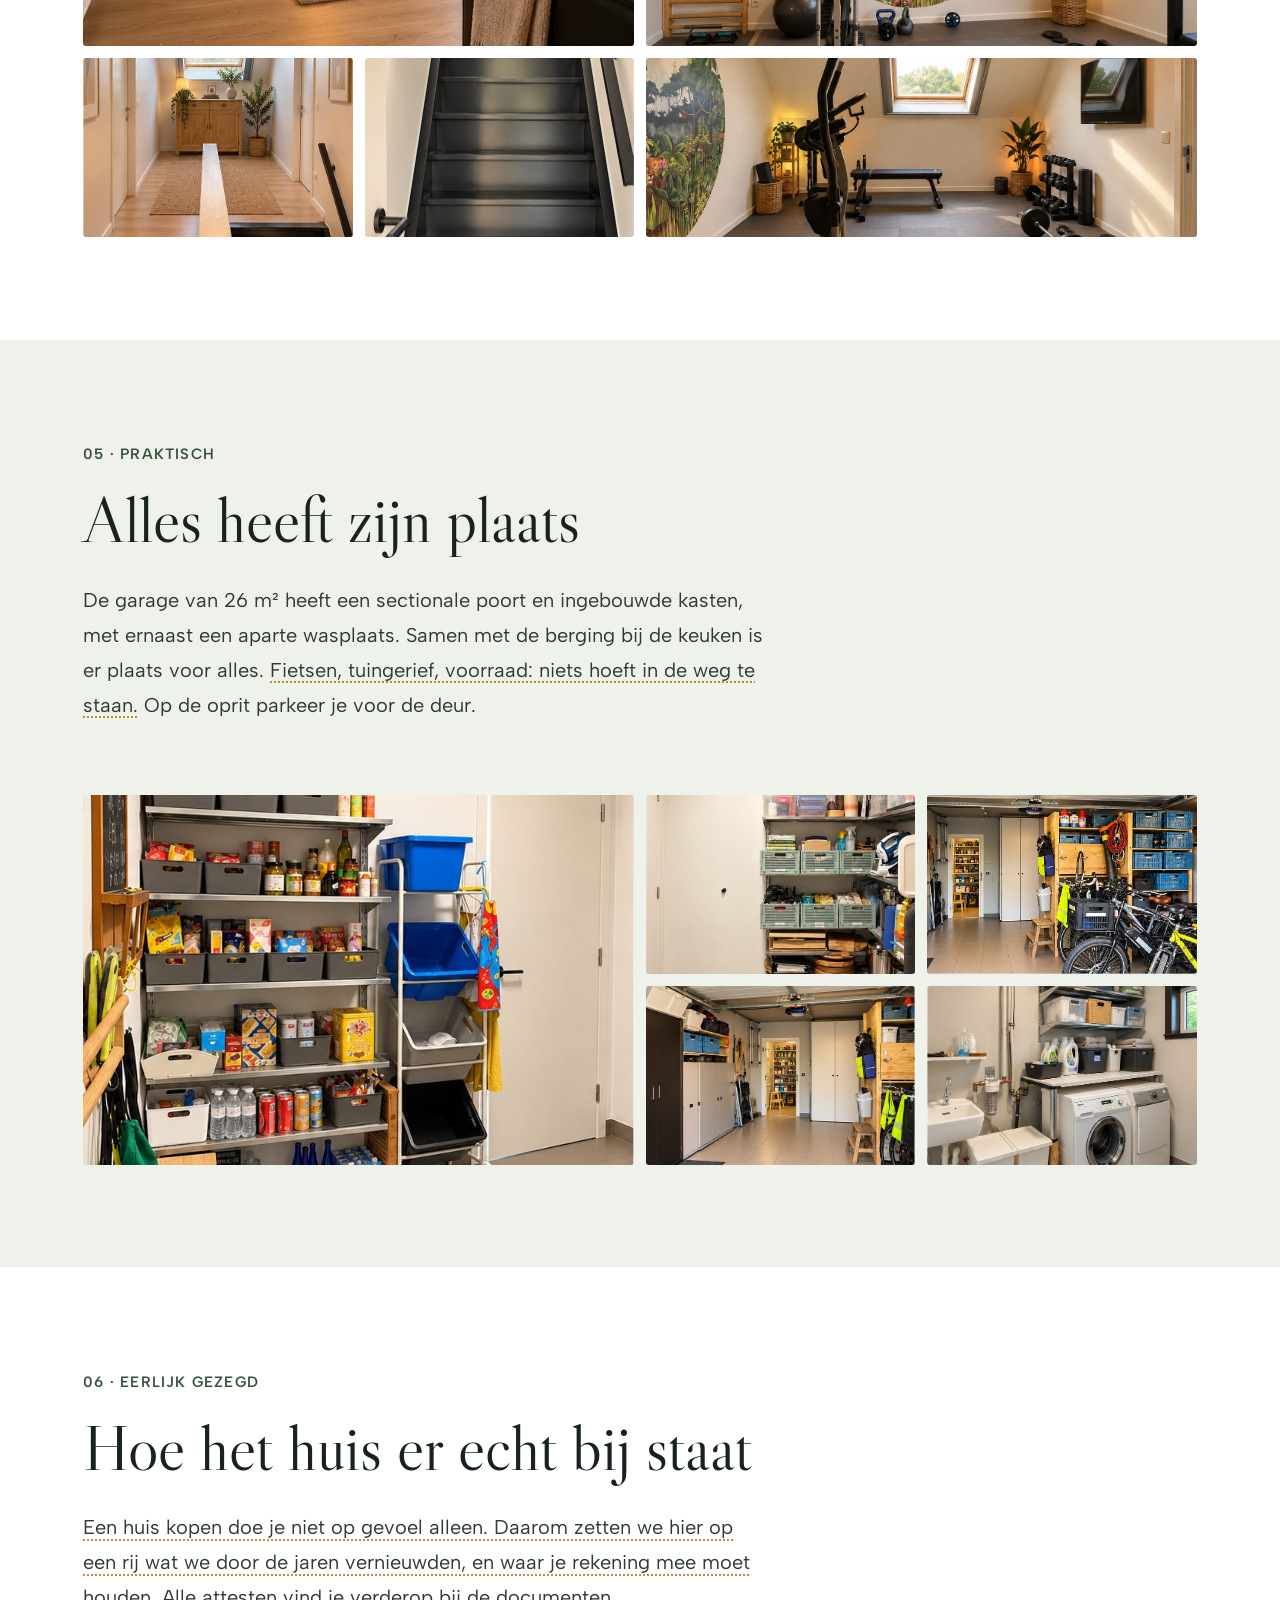
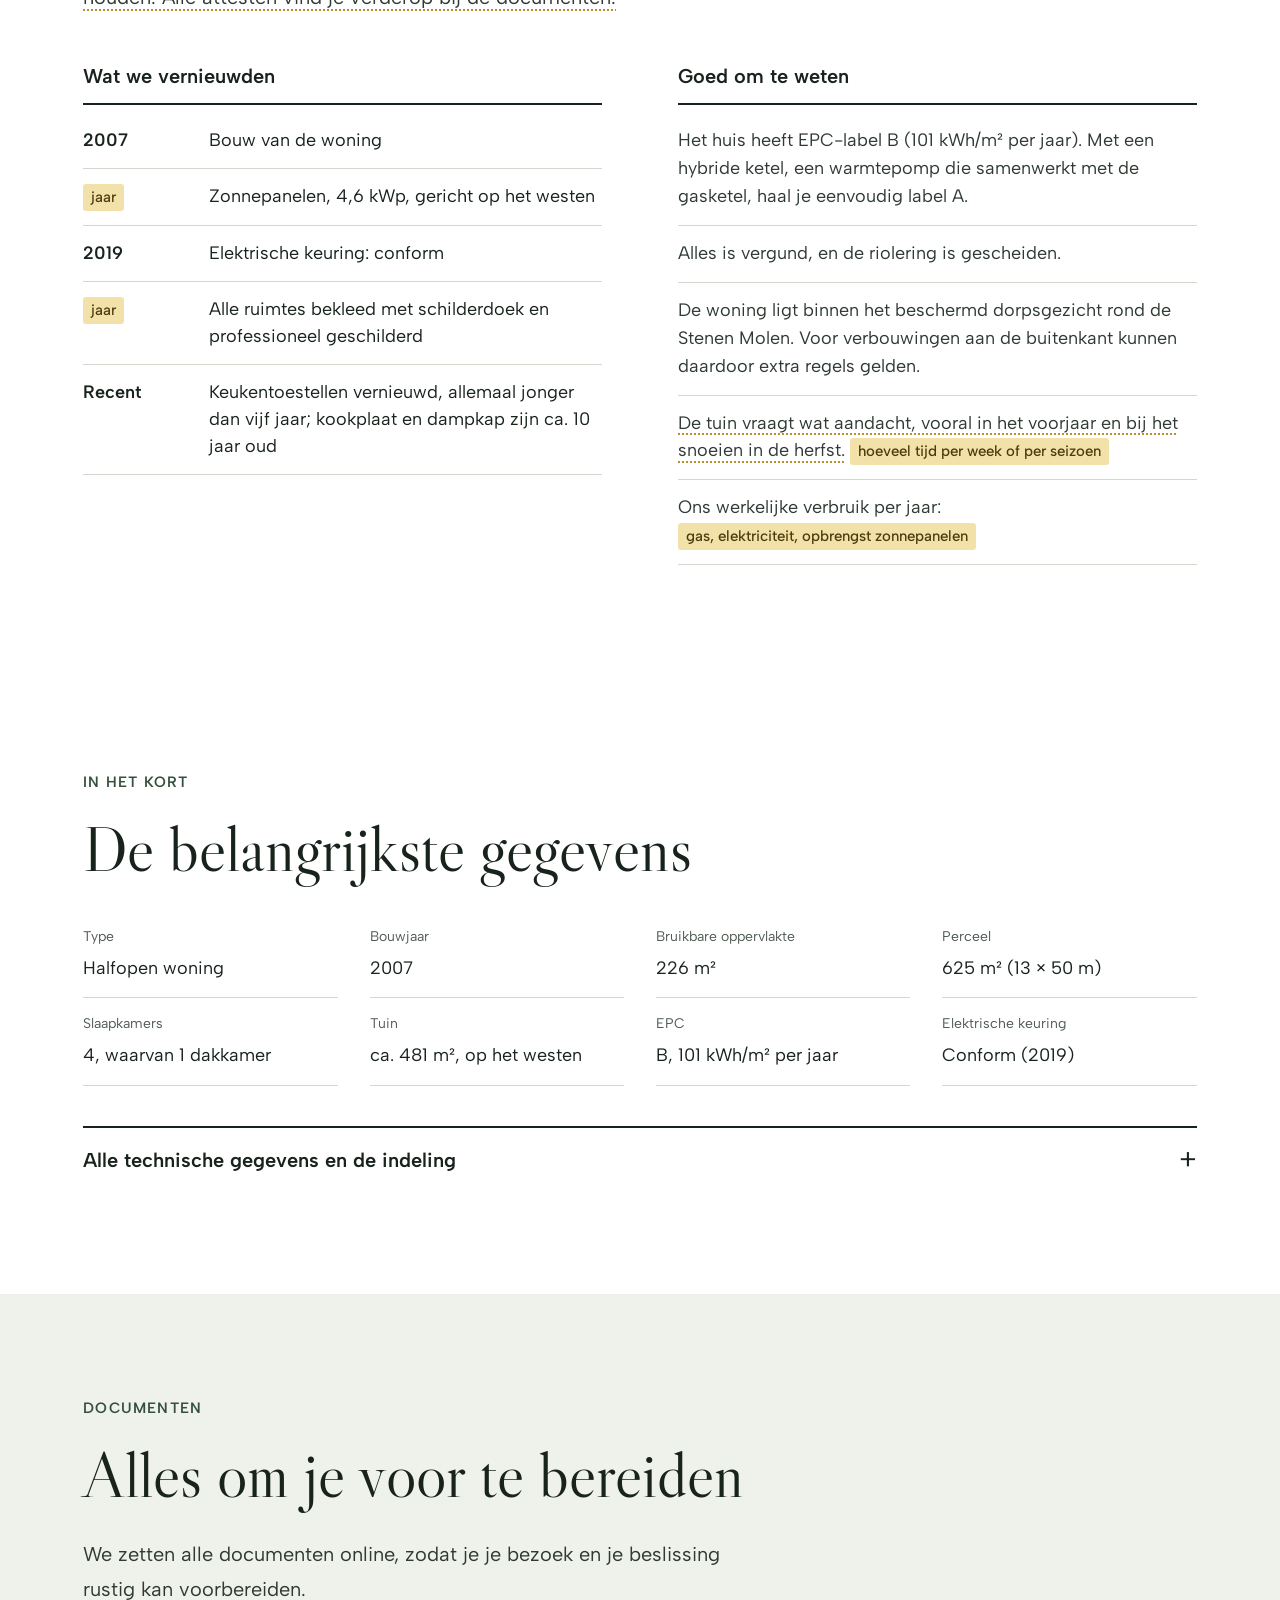
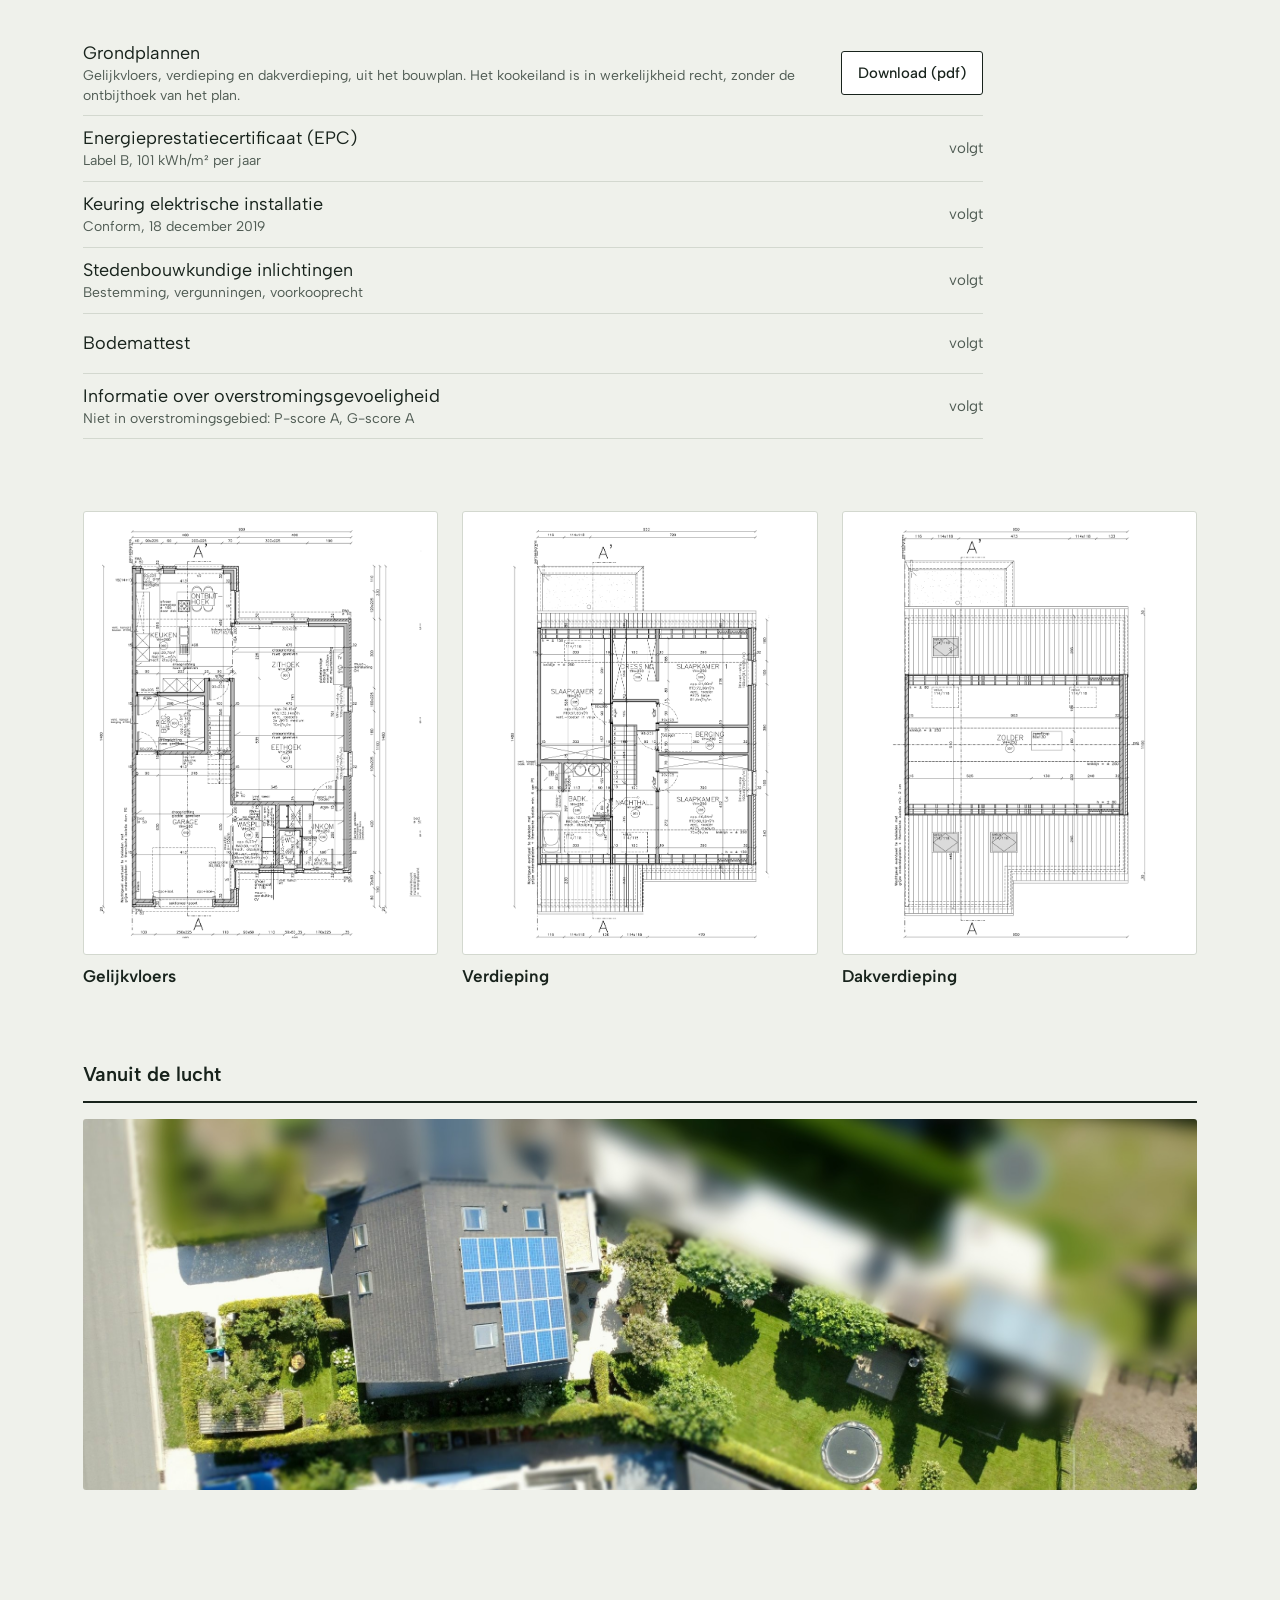
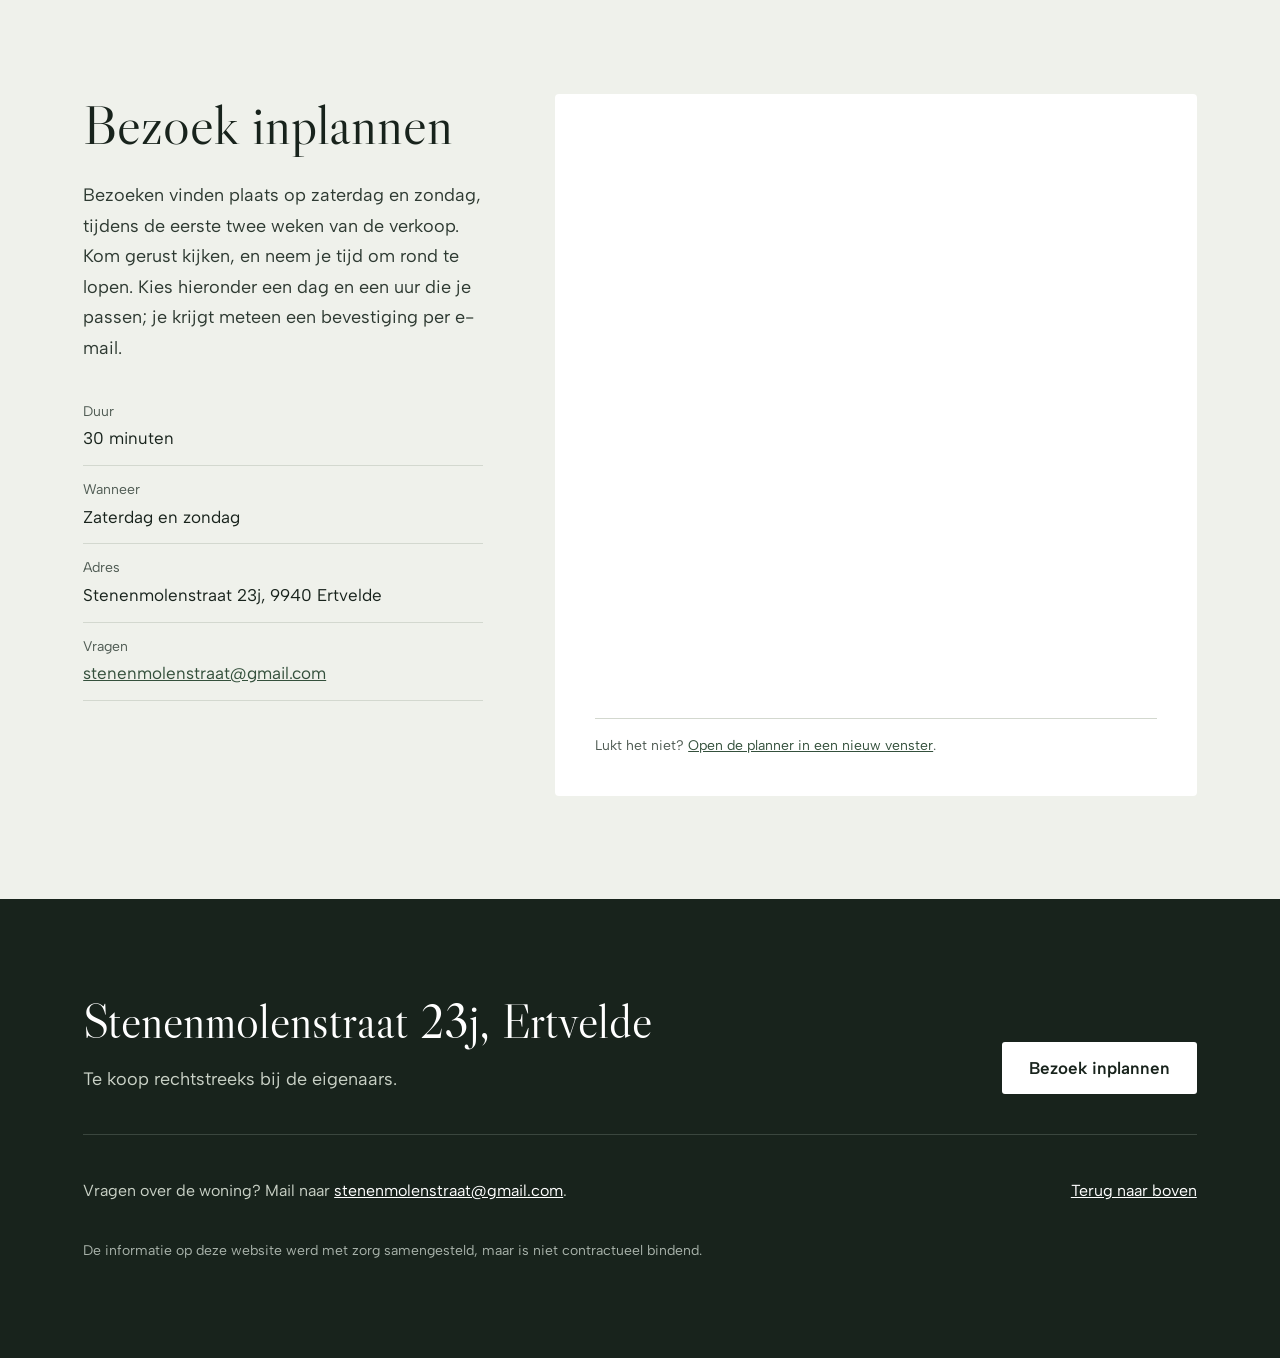
==== commit 70cc07e0: "Ontbijthoek geschrapt: het kookeiland is recht Bij de grondplannen staat nu dat het plan nog de ontb" ====
--- a/v2/index.html
+++ b/v2/index.html
@@ -430,7 +430,7 @@
         <h2 id="huis-titel" class="chapter-title">In de winter schuiven we bij de haard</h2>
         <div class="story">
           <p>Beneden draait alles rond de grote leefruimte met open keuken, samen zo'n 57 m², met een eethoek, een zithoek en een speelhoek. In de winter zitten we het liefst aan de haard: die ene houtkachel verwarmt de volledige leefruimte. <span class="vrij">Buiten waait het, binnen knettert het vuur.</span> Een startvoorraad brandhout ligt al klaar, dus de eerste winteravond kan je meteen stoken.</p>
-          <p>De keuken met kookeiland en ontbijthoek ligt ernaast, <span class="vrij">met zicht op de tuin, zodat je bij het koken altijd ziet wat er buiten gebeurt</span>. De keukentoestellen zijn de voorbije vijf jaar vernieuwd; alleen de kookplaat en de dampkap zijn ouder, zo'n tien jaar. De berging grenst rechtstreeks aan de keuken: <span class="vrij">boodschappen zet je zo weg</span>.</p>
+          <p>De keuken met een recht kookeiland ligt ernaast, <span class="vrij">met zicht op de tuin, zodat je bij het koken altijd ziet wat er buiten gebeurt</span>. De keukentoestellen zijn de voorbije vijf jaar vernieuwd; alleen de kookplaat en de dampkap zijn ouder, zo'n tien jaar. De berging grenst rechtstreeks aan de keuken: <span class="vrij">boodschappen zet je zo weg</span>.</p>
           <p>Beneden ligt eiken visgraatparket. Alle ruimtes in huis zijn bekleed met schilderdoek en professioneel geschilderd.</p>
         </div>
       </div>
@@ -593,7 +593,7 @@
         <h3 class="col-title">Gelijkvloers</h3>
         <ul class="rows">
           <li class="row"><span>Inkomhal</span><span>met vestiaire</span></li>
-          <li class="row"><span>Leefruimte met keuken<small>Eet- en zithoek met houtkachel, speelhoek, keuken met ontbijthoek</small></span><span>ca. 57 m²</span></li>
+          <li class="row"><span>Leefruimte met keuken<small>Eet- en zithoek met houtkachel, speelhoek, keuken met recht kookeiland</small></span><span>ca. 57 m²</span></li>
           <li class="row"><span>Berging<small>Aansluitend aan de keuken</small></span><span>7 m²</span></li>
           <li class="row"><span>Garage<small>Met sectionale poort</small></span><span>26 m²</span></li>
           <li class="row"><span>Wasplaats</span><span>5 m²</span></li>
@@ -692,7 +692,7 @@
       <p>We zetten alle documenten online, zodat je je bezoek en je beslissing rustig kan voorbereiden.</p>
     </div>
     <ul class="docs">
-      <li><span>Grondplannen<small>Gelijkvloers, verdieping en dakverdieping, uit het bouwplan</small></span><a class="btn btn-outline" href="media/grondplannen.pdf" download>Download (pdf)</a></li>
+      <li><span>Grondplannen<small>Gelijkvloers, verdieping en dakverdieping, uit het bouwplan. Het kookeiland is in werkelijkheid recht, zonder de ontbijthoek van het plan.</small></span><a class="btn btn-outline" href="media/grondplannen.pdf" download>Download (pdf)</a></li>
       <li><span>Energieprestatiecertificaat (EPC)<small>Label B, 101 kWh/m² per jaar</small></span><span class="soon">volgt</span></li>
       <li><span>Keuring elektrische installatie<small>Conform, 18 december 2019</small></span><span class="soon">volgt</span></li>
       <li><span>Stedenbouwkundige inlichtingen<small>Bestemming, vergunningen, voorkooprecht</small></span><span class="soon">volgt</span></li>
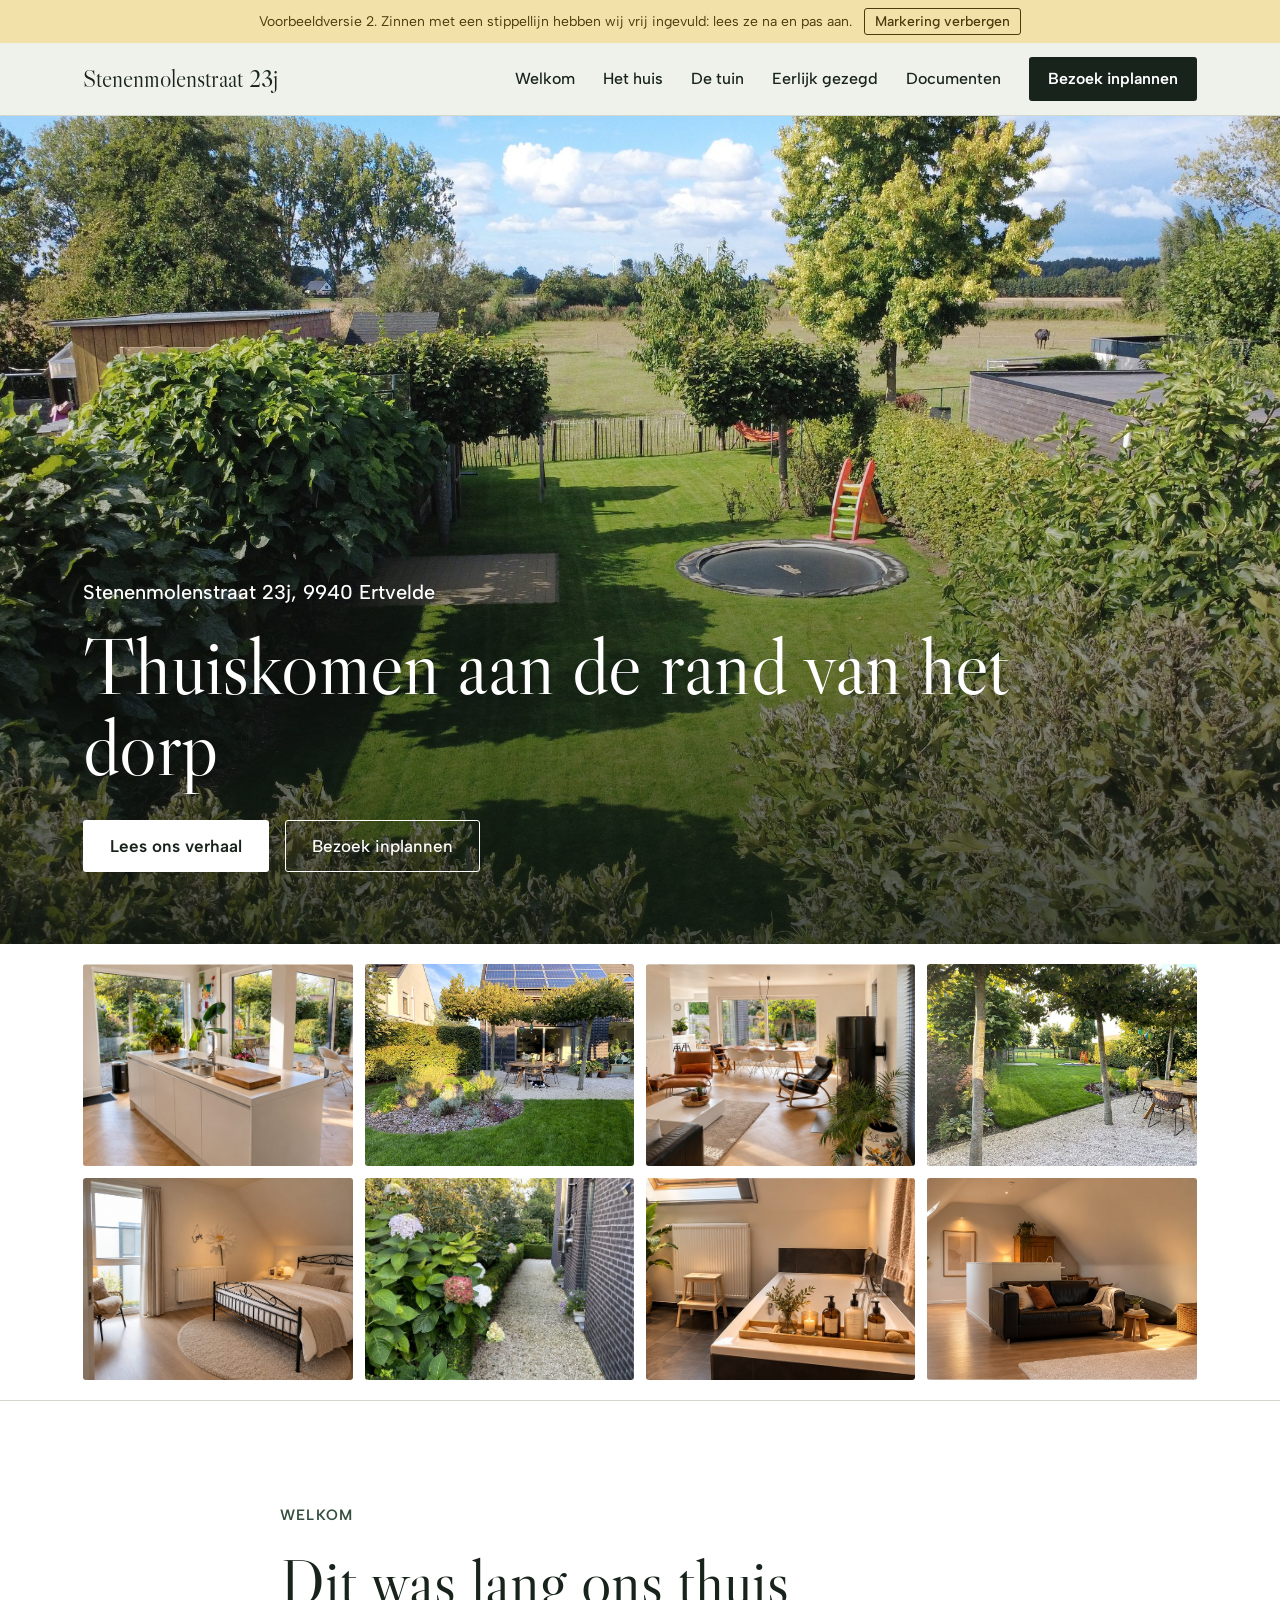
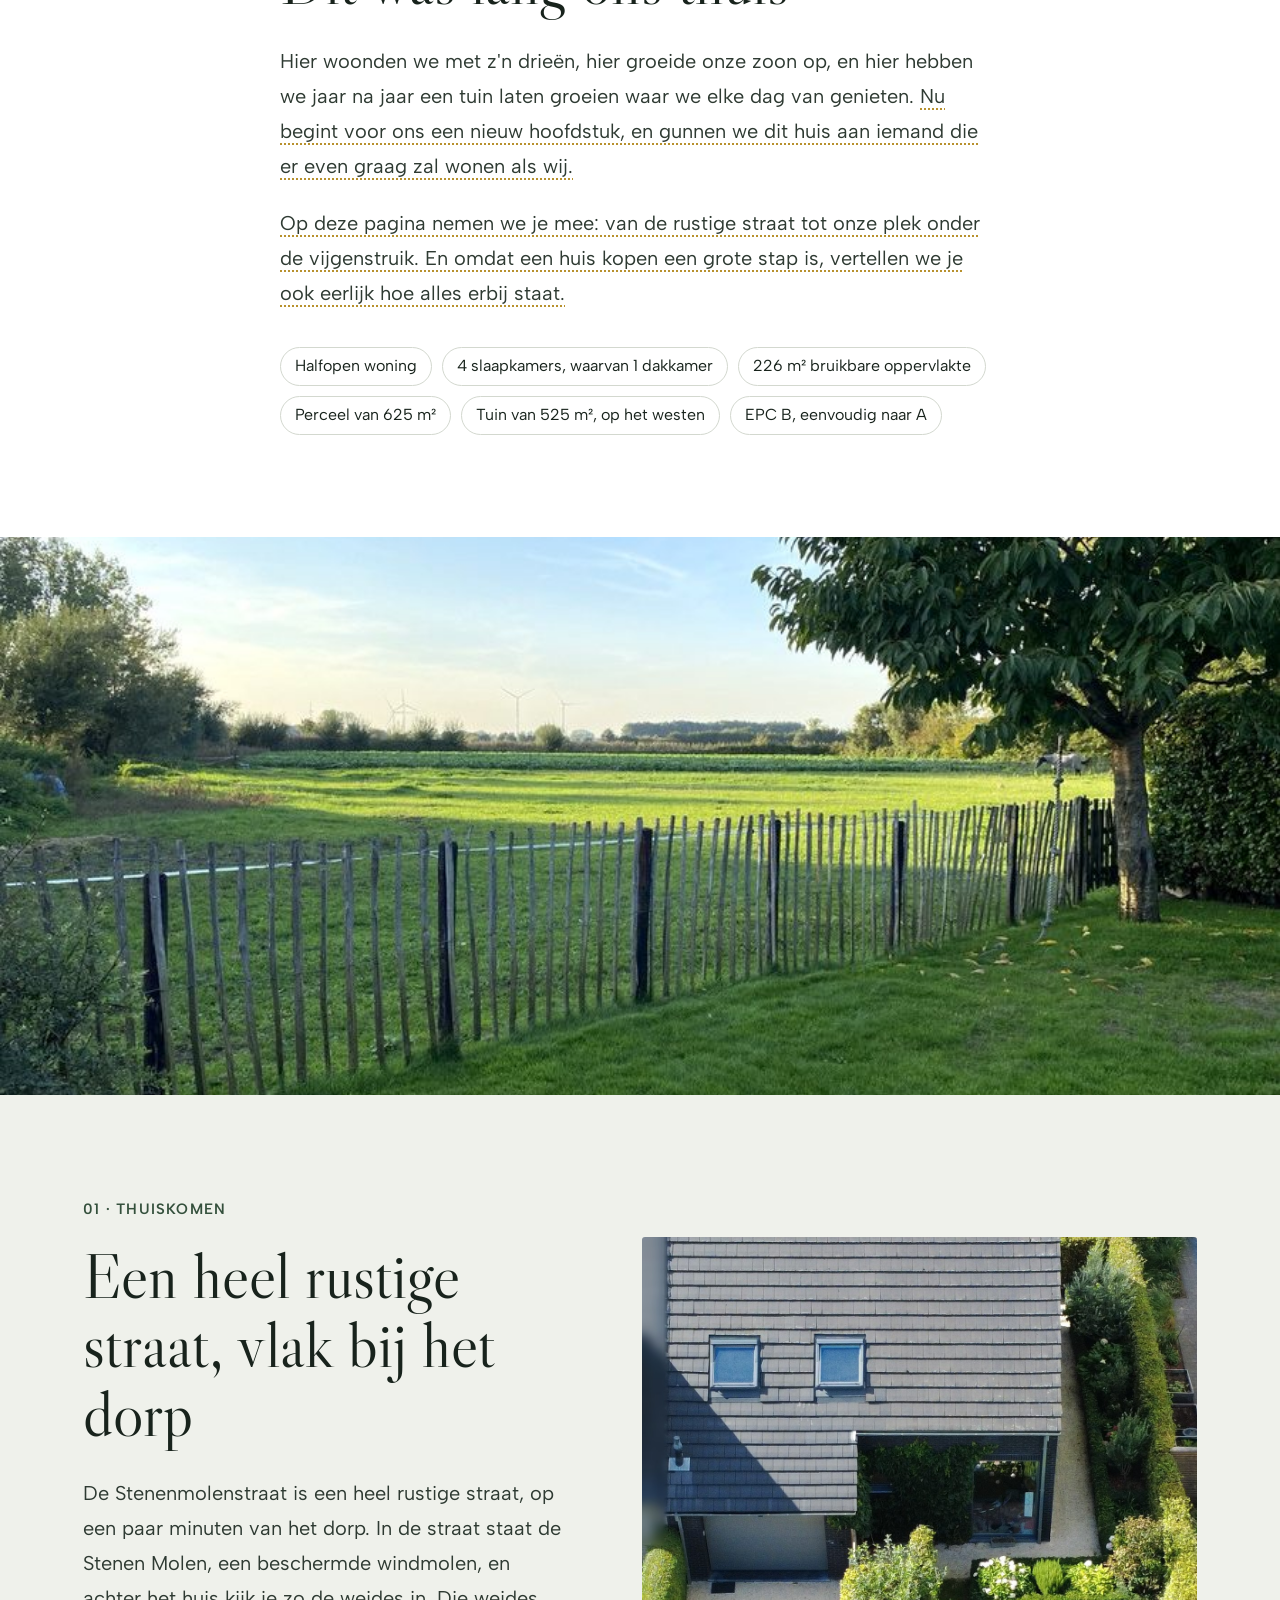
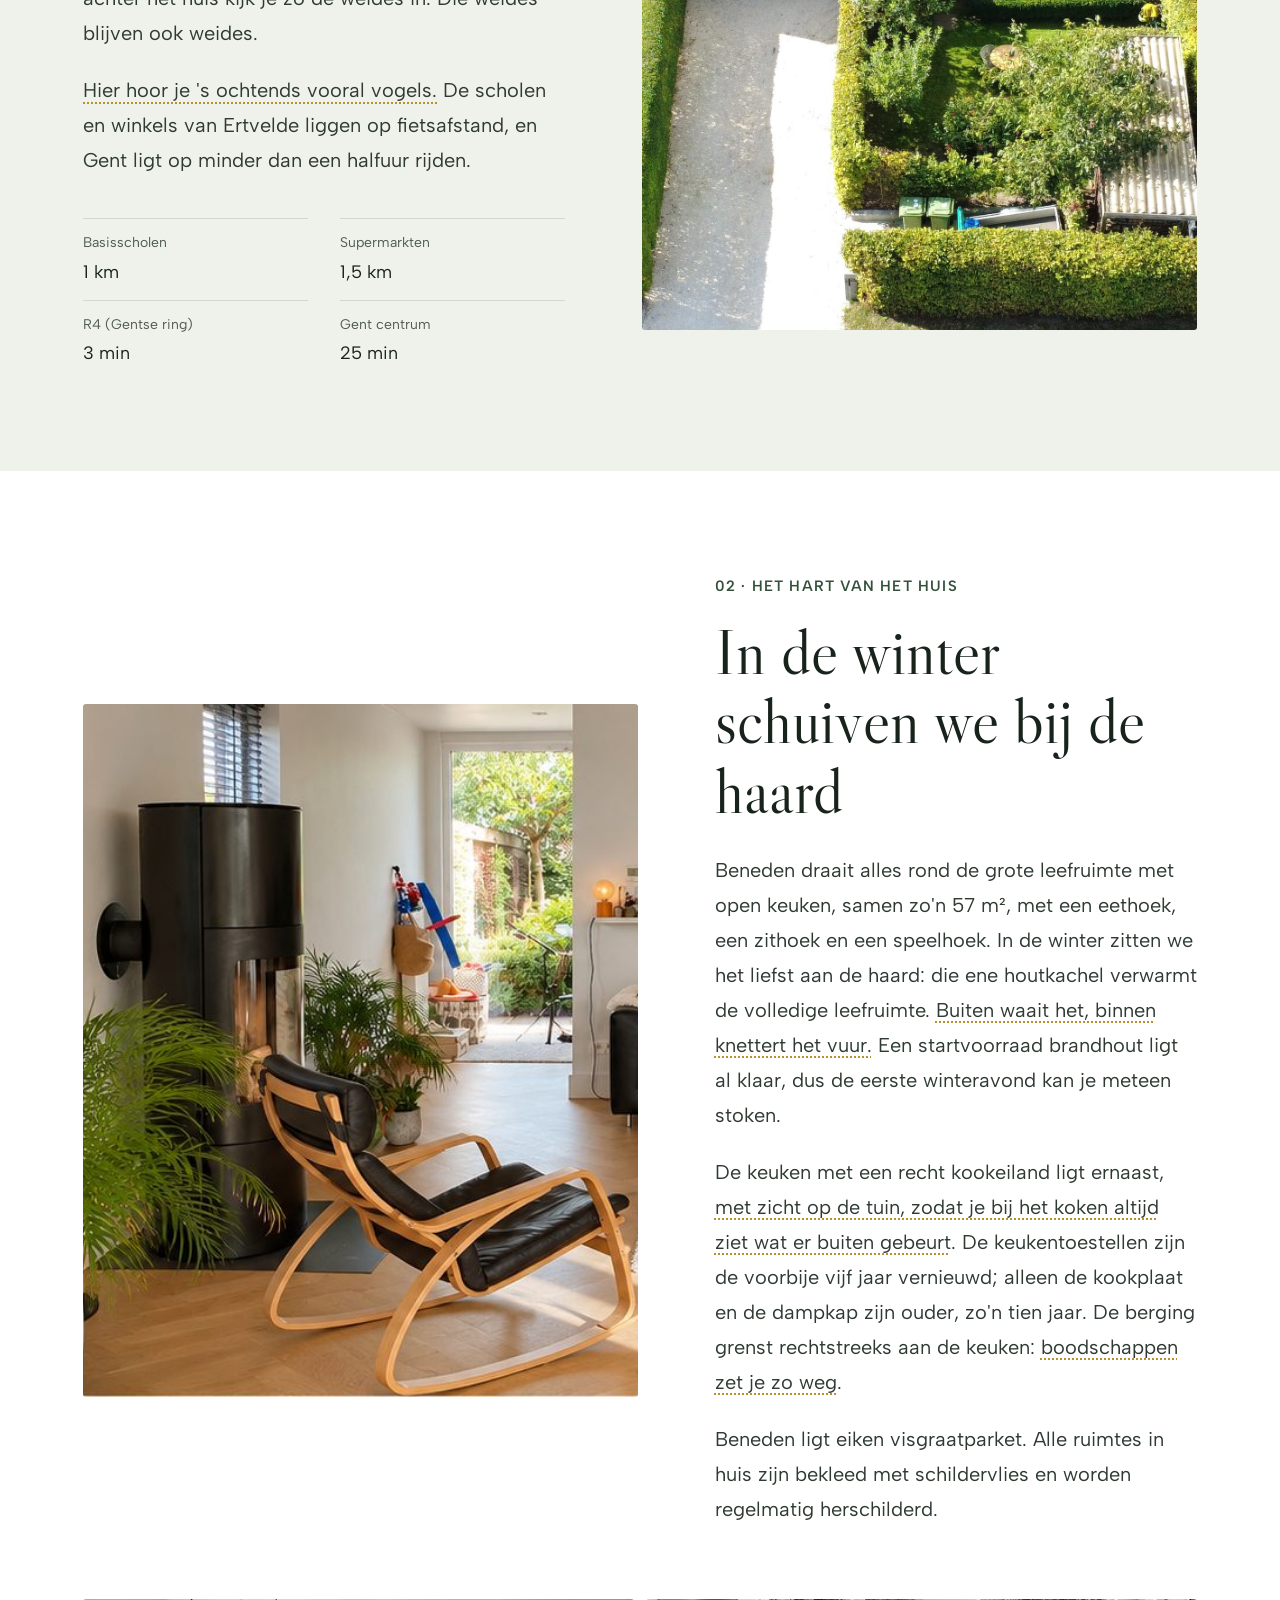
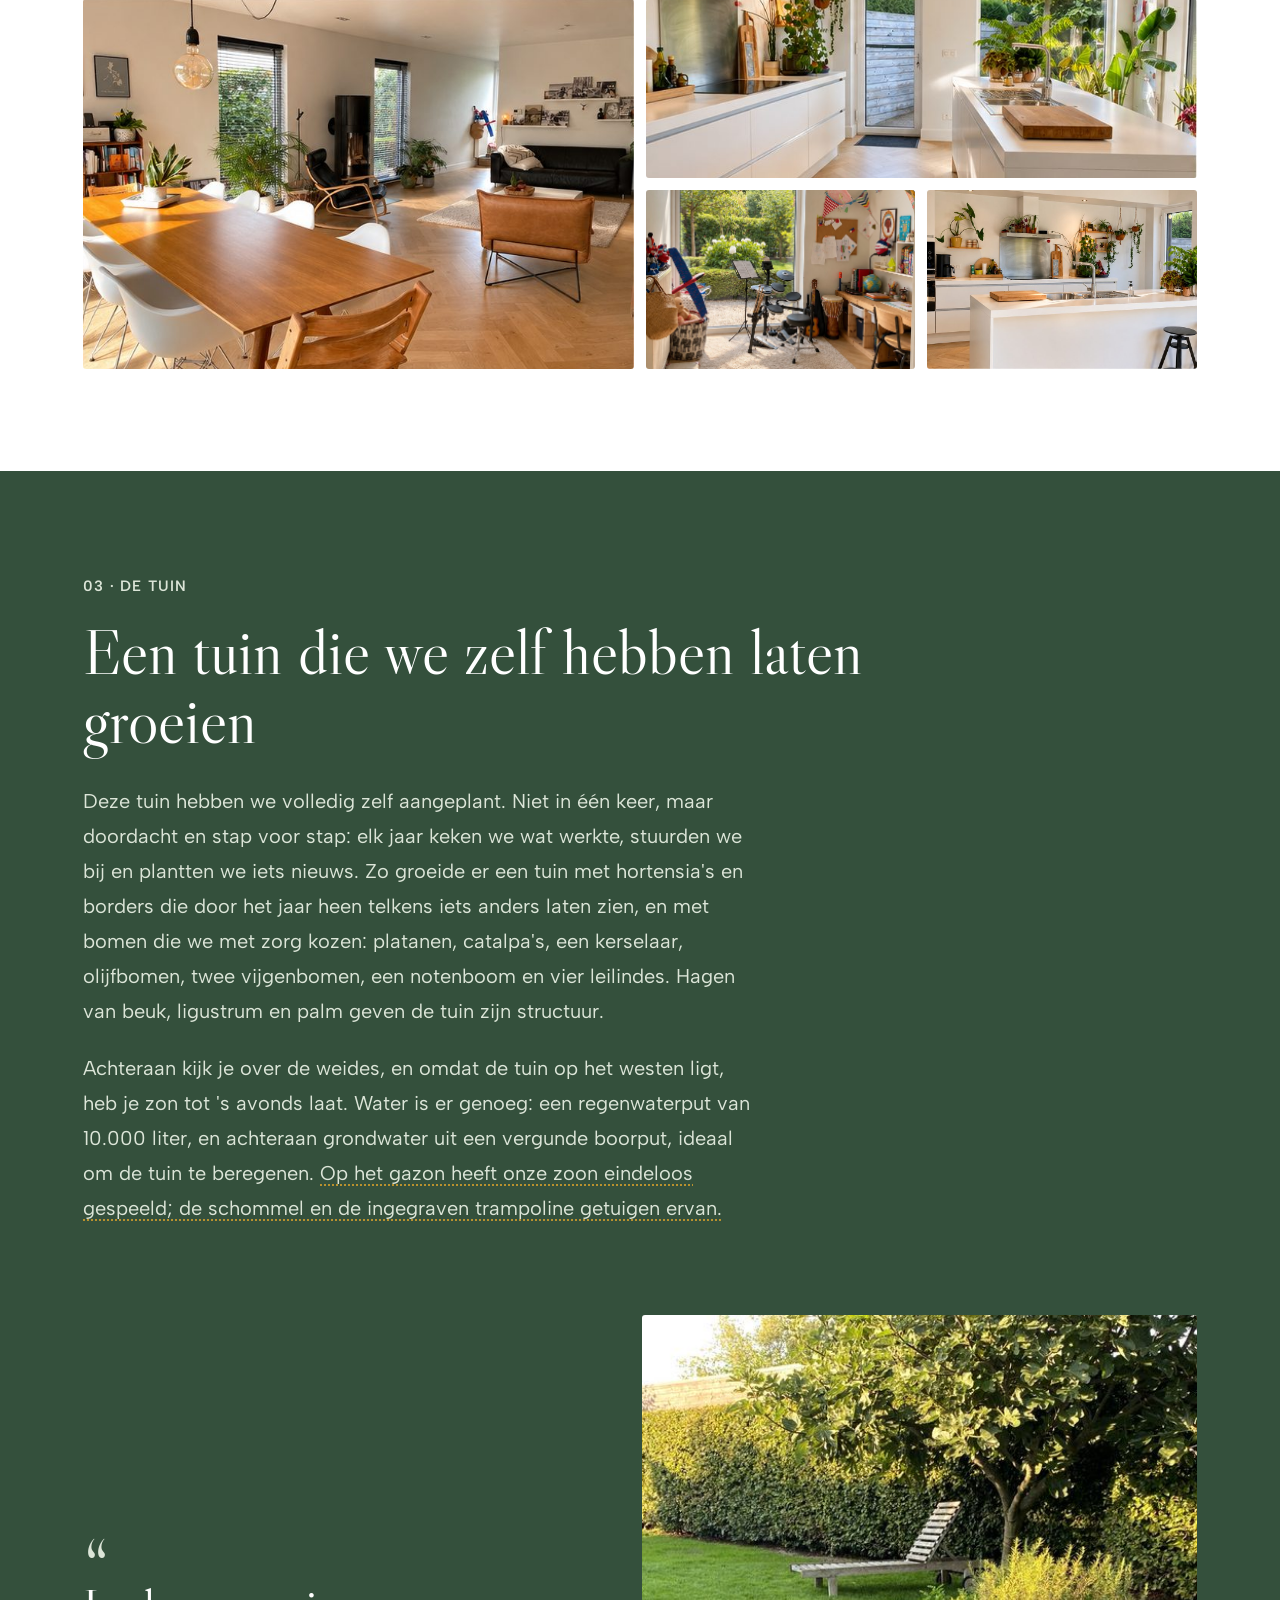
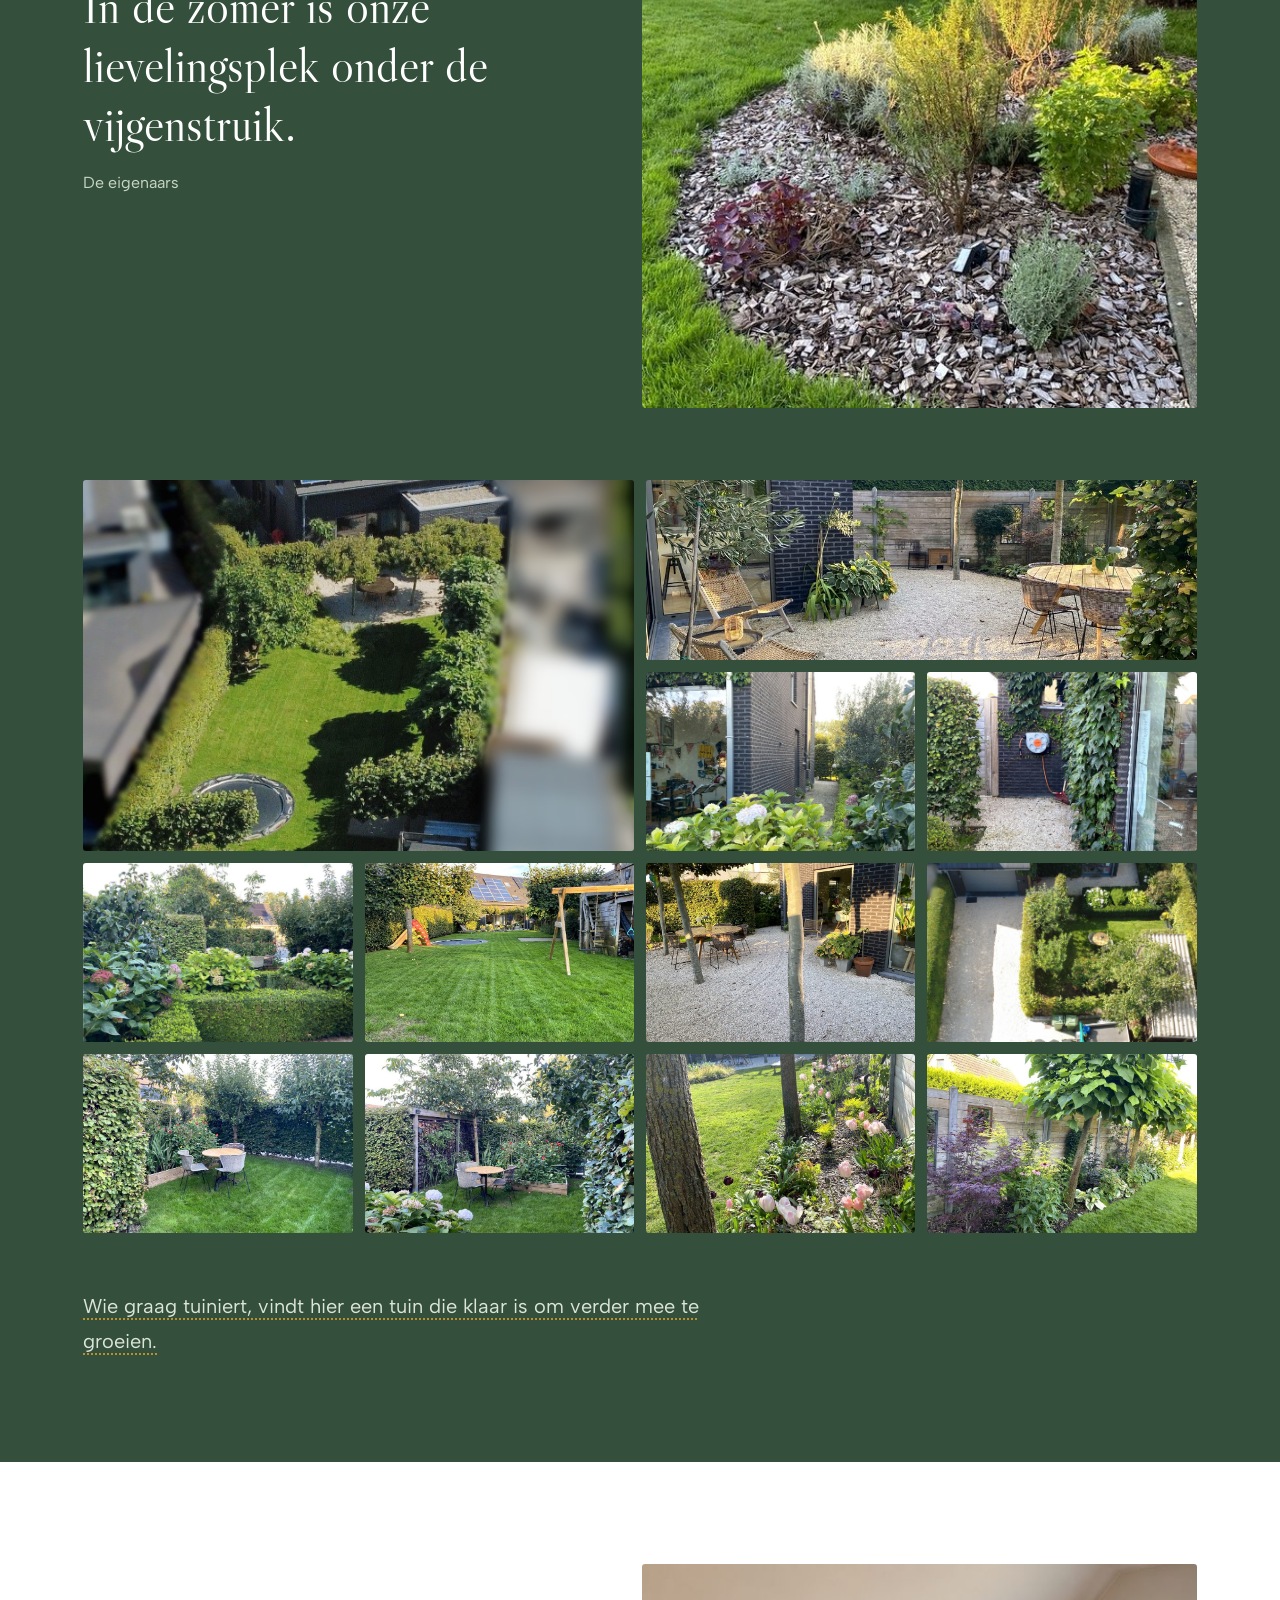
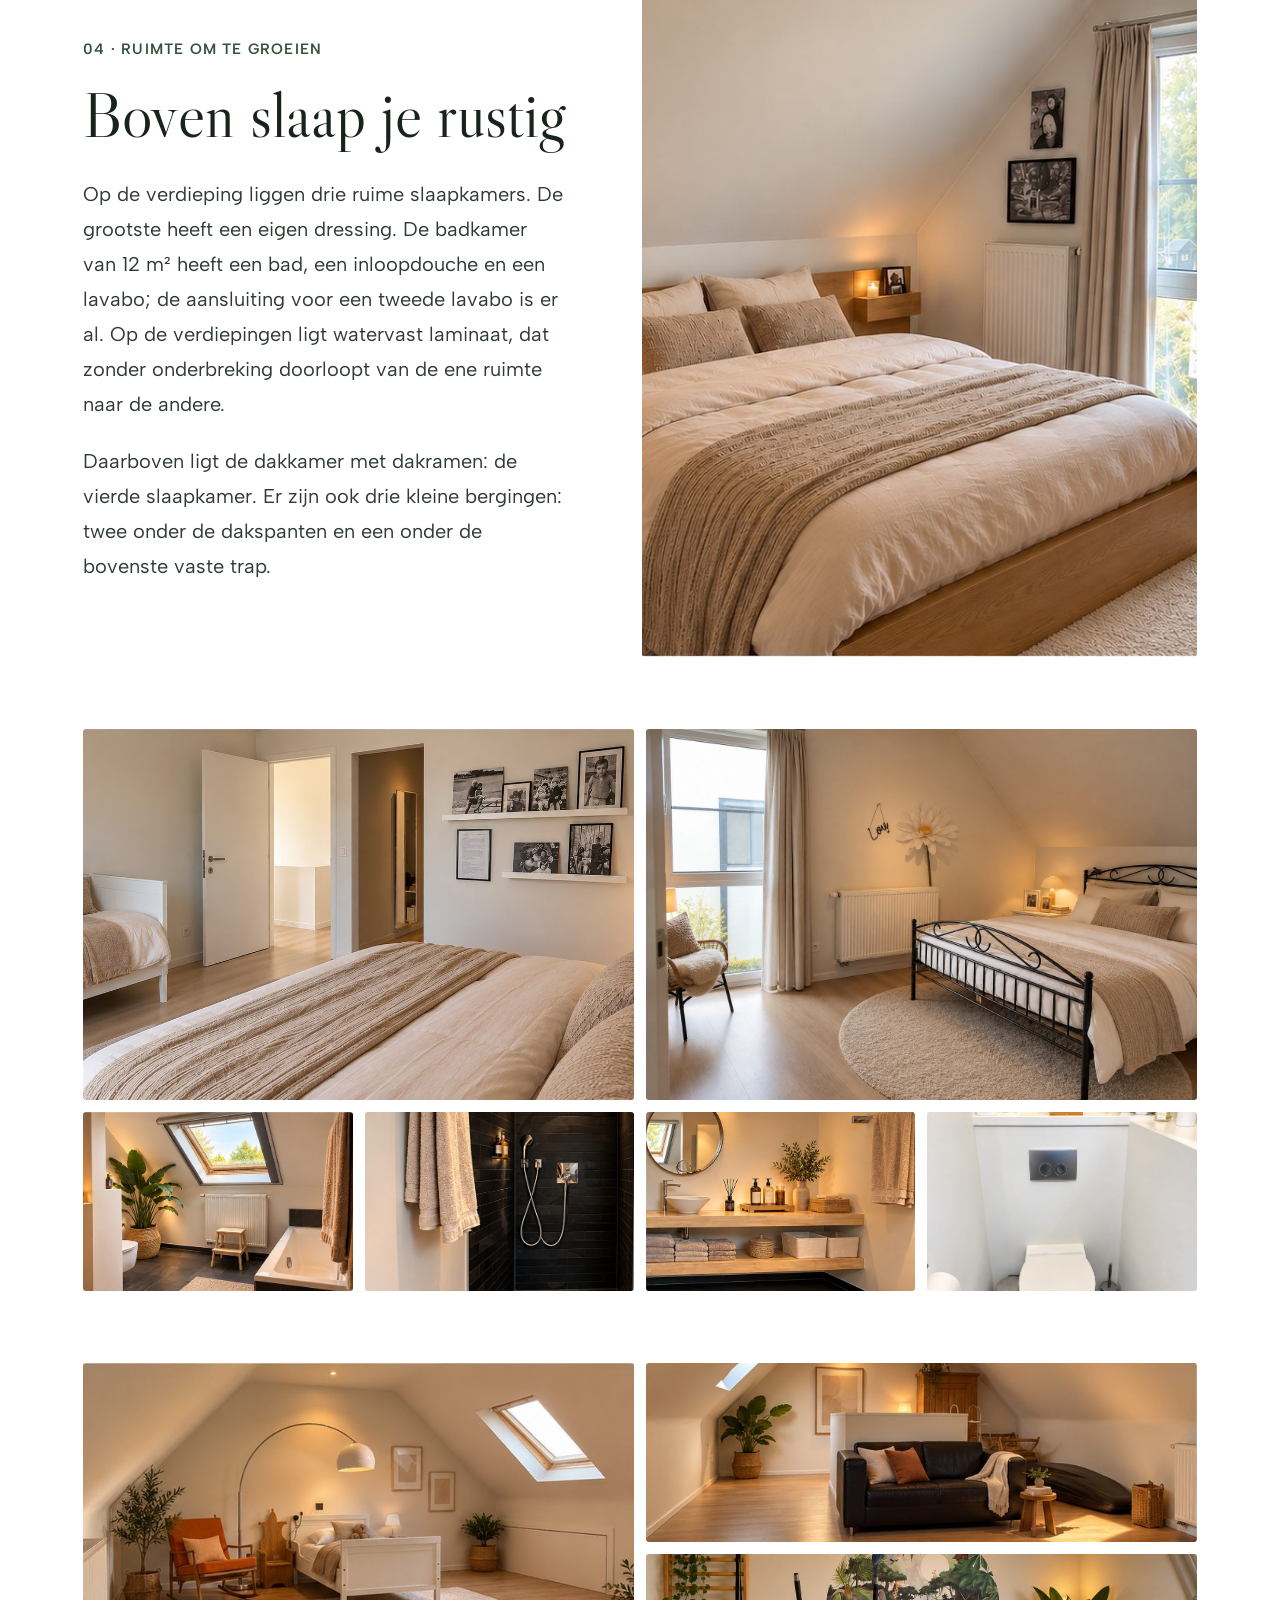
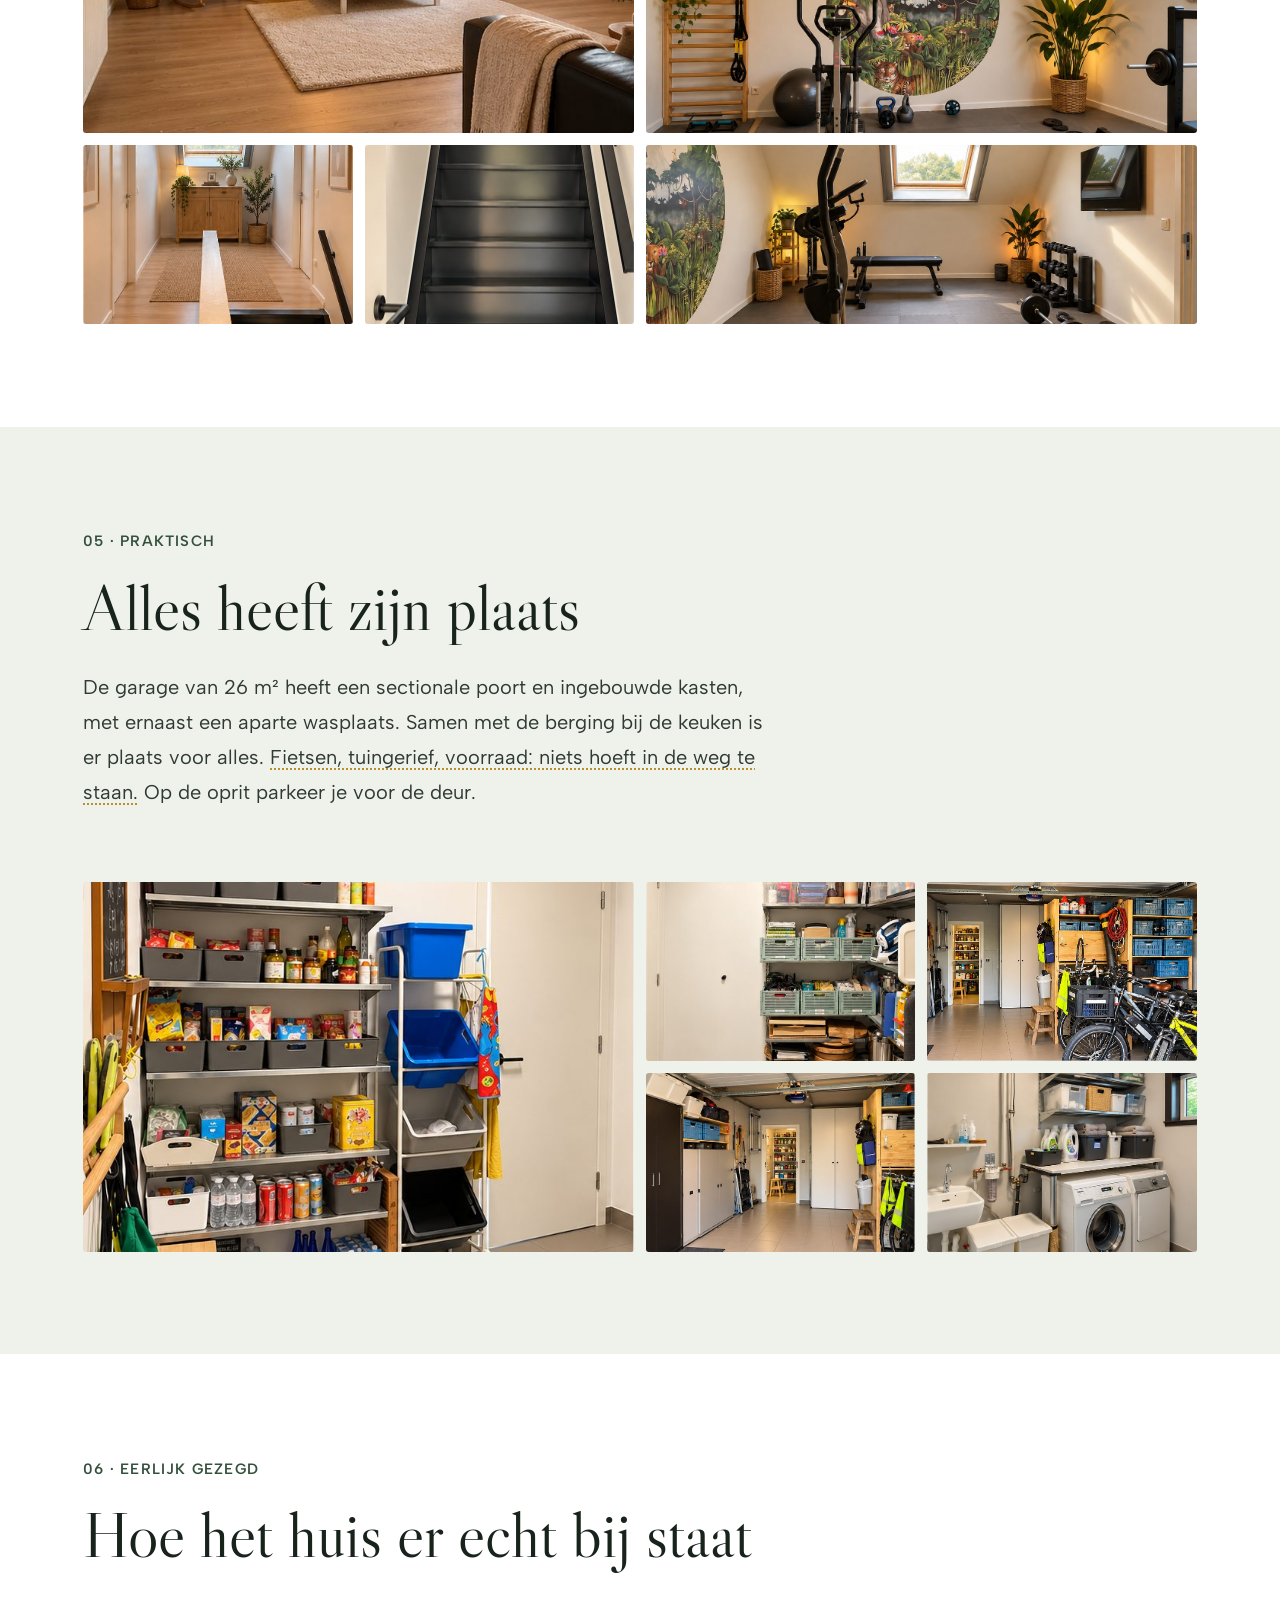
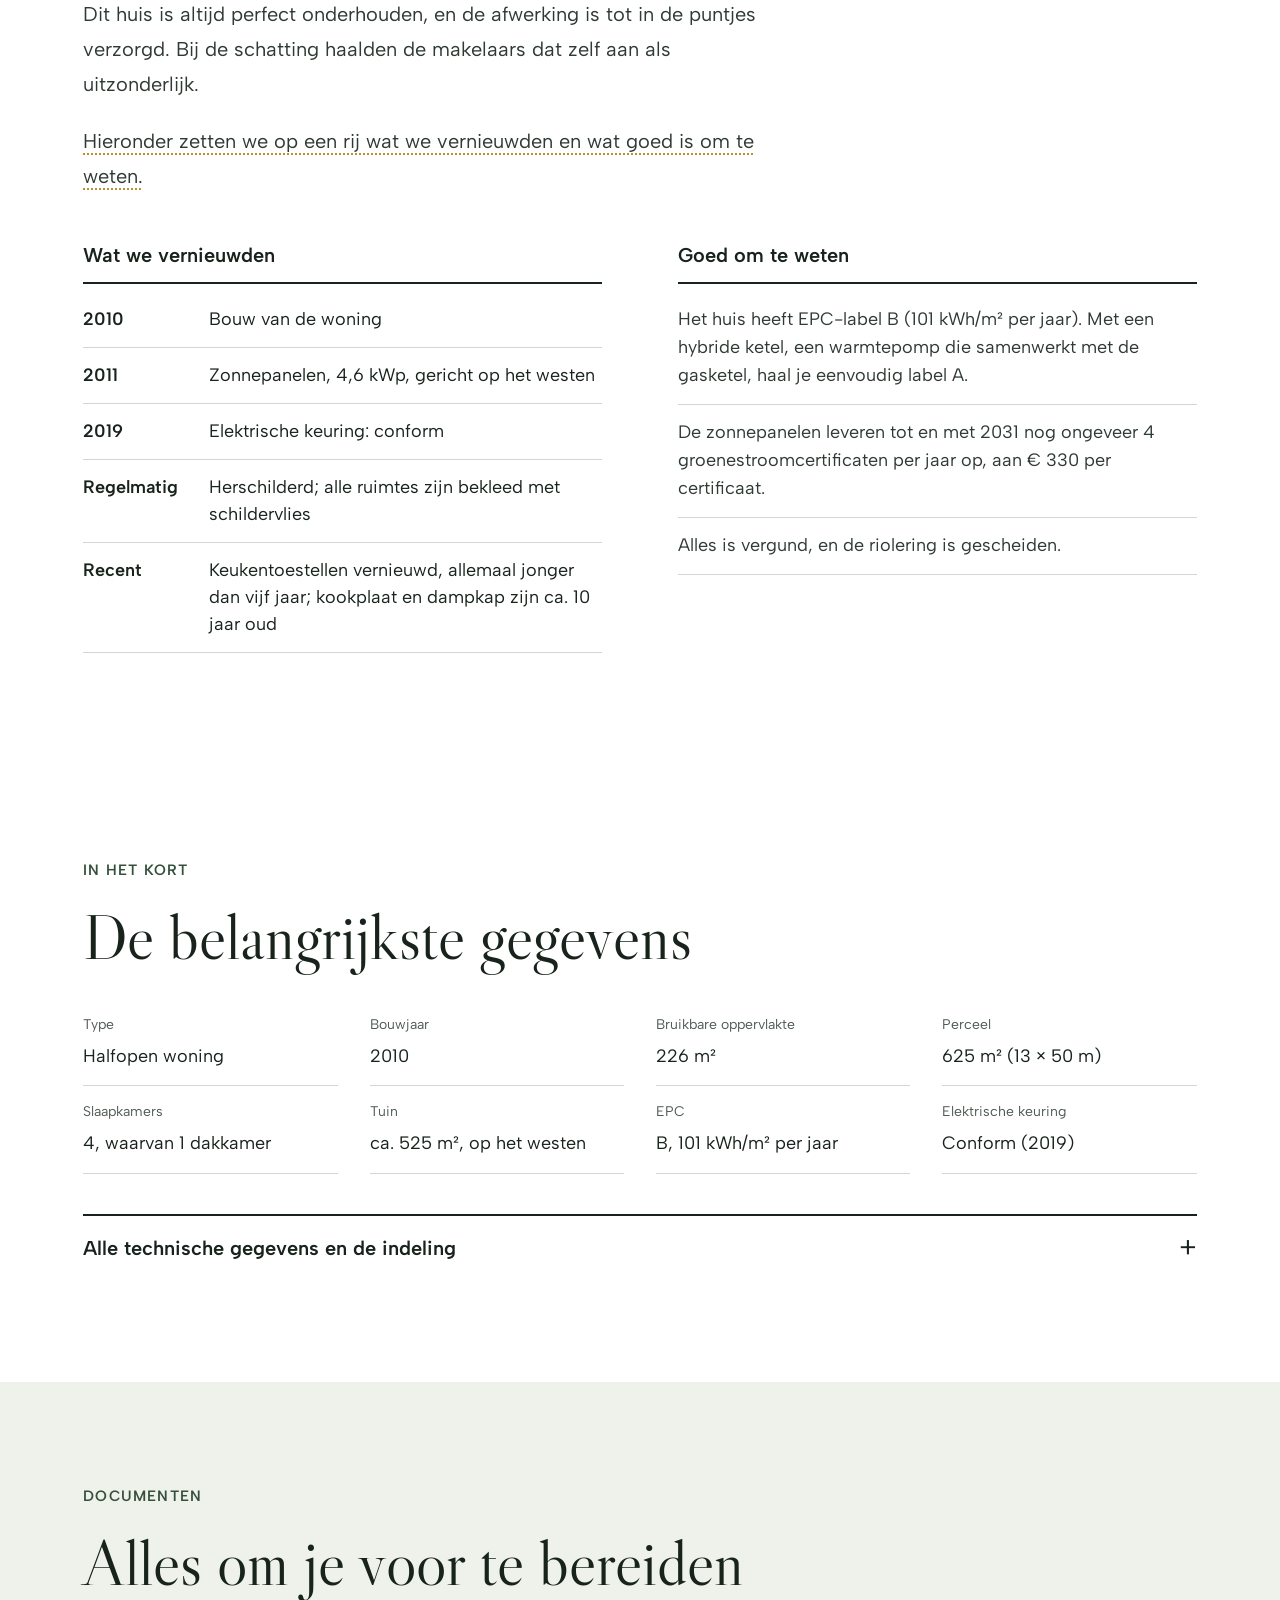
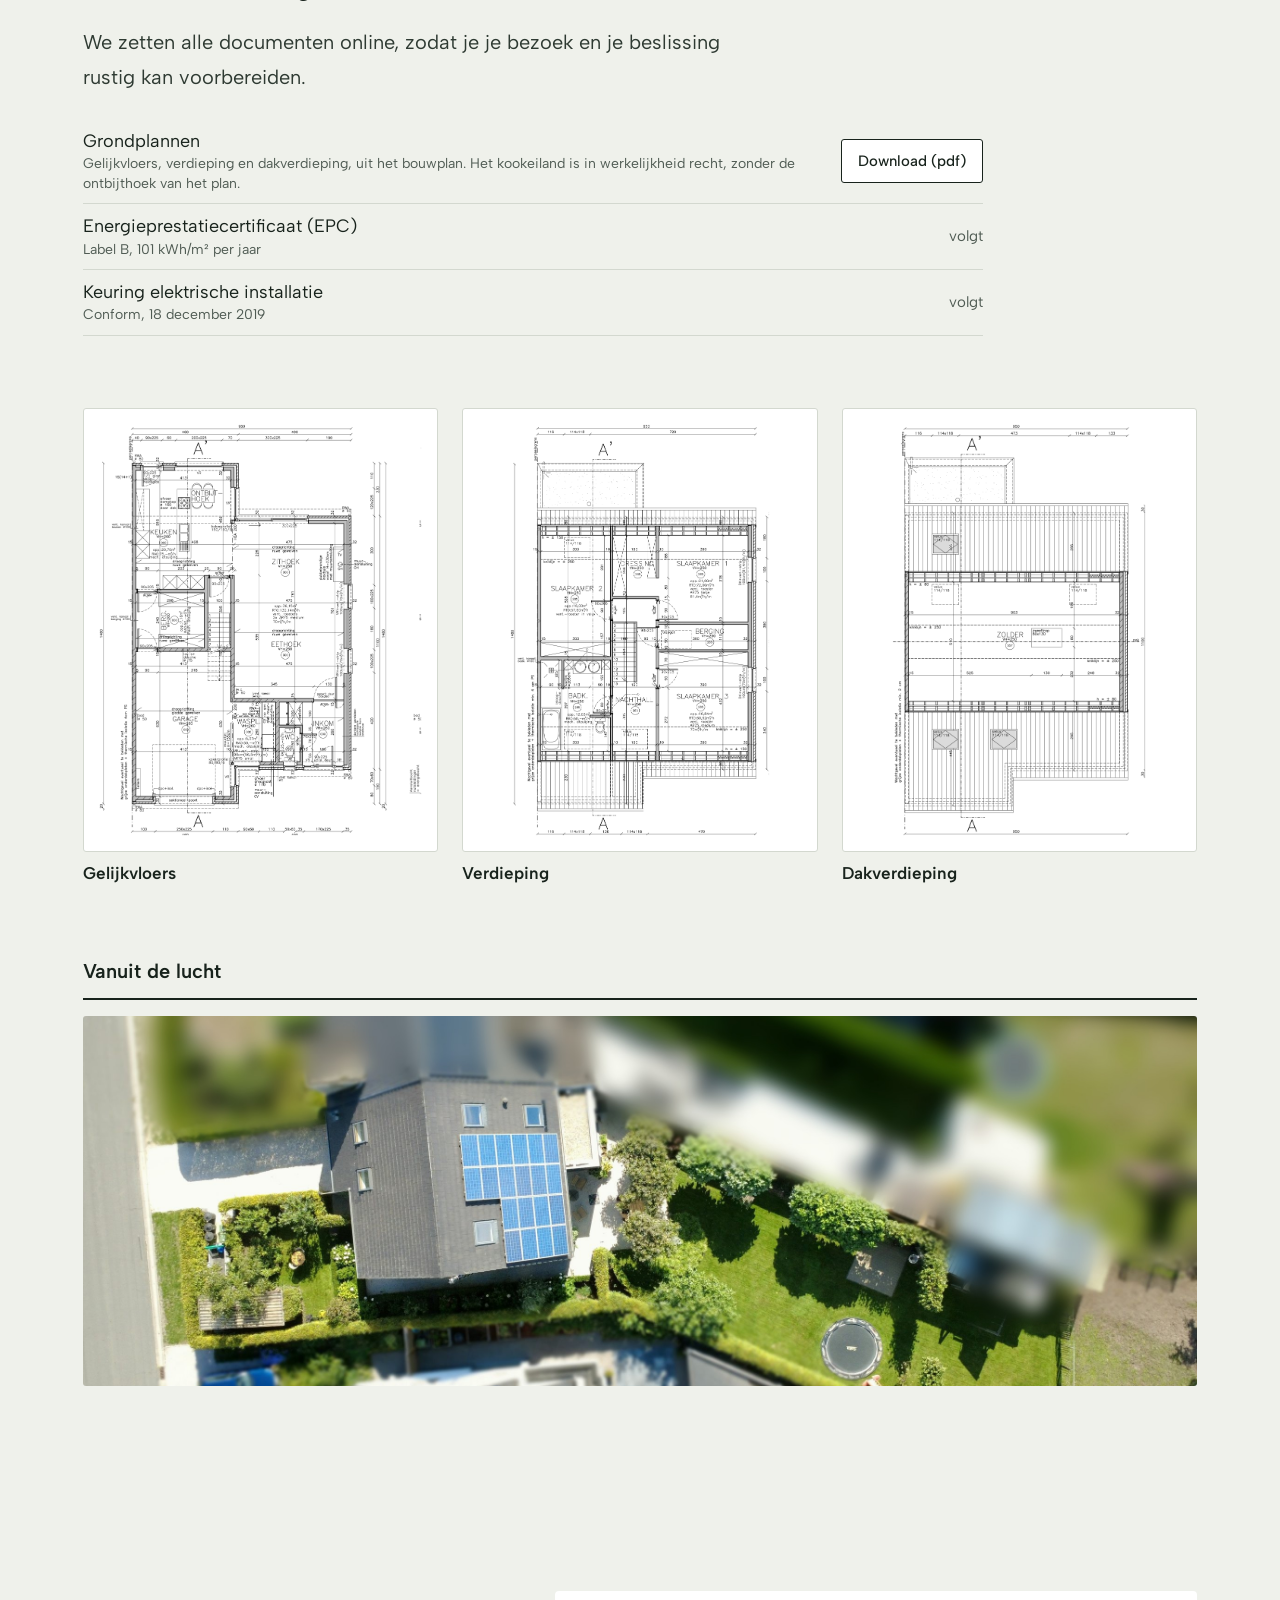
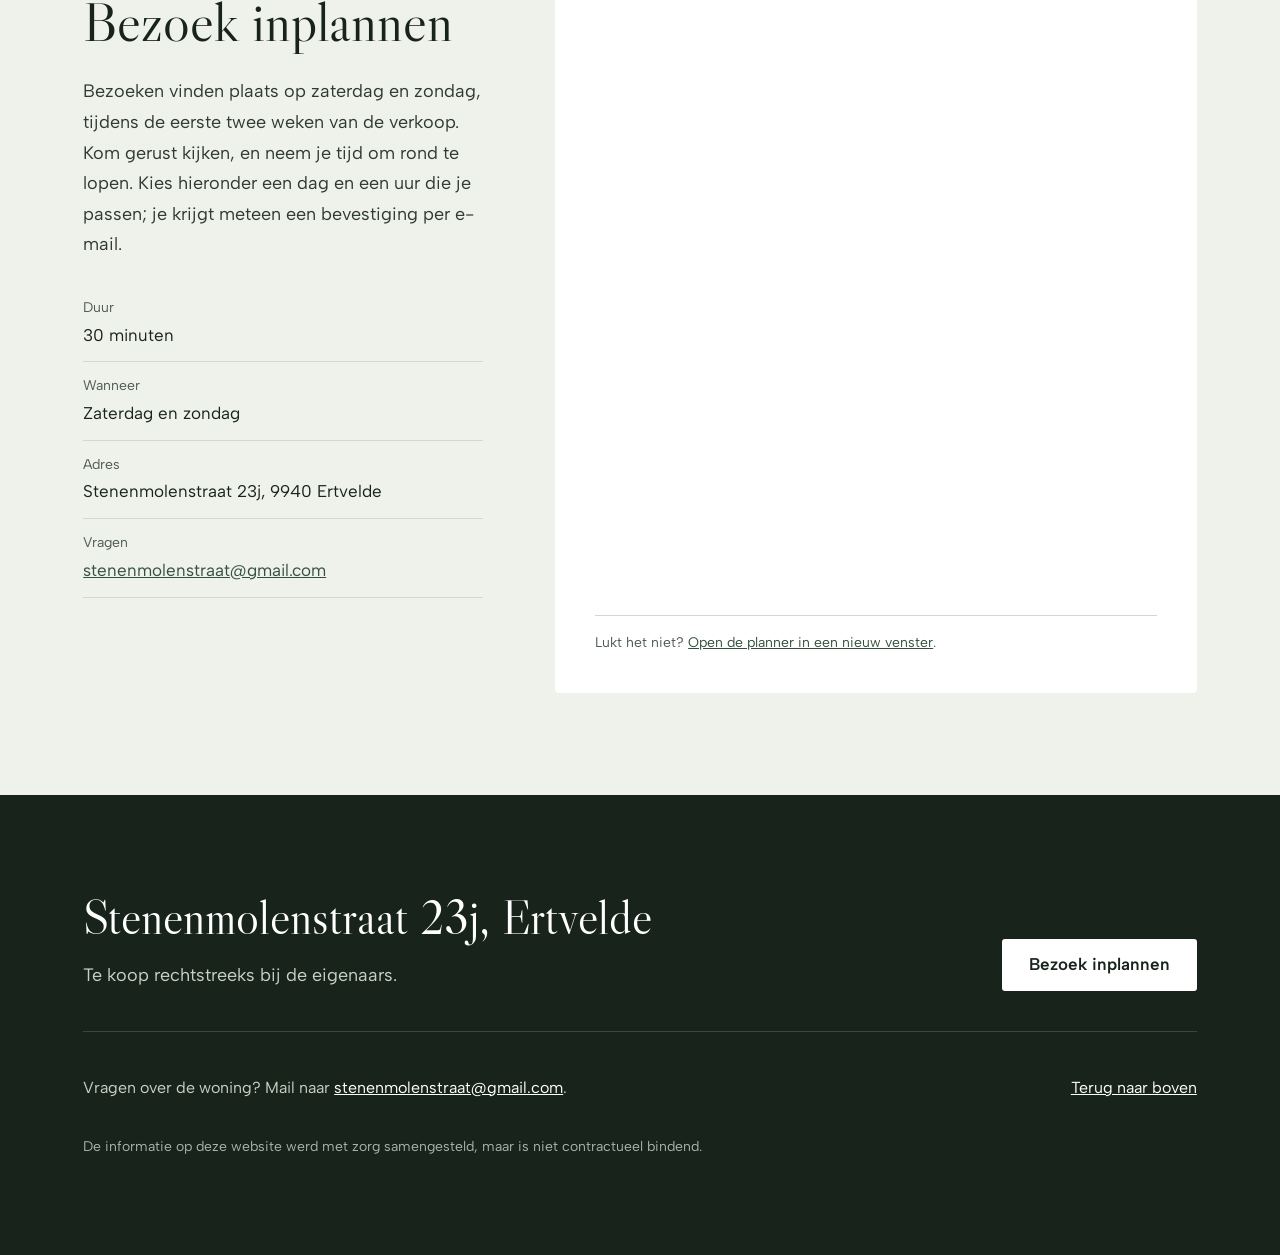
==== commit 085e6a4a: "Bouwjaar 2010, zonnepanelen en certificaten, schildervlies, kamer van mama - Bouwjaar 2010; geen nad" ====
--- a/v2/index.html
+++ b/v2/index.html
@@ -9,7 +9,7 @@
 <meta name="robots" content="noindex">
 <meta property="og:type" content="website">
 <meta property="og:title" content="Te koop: halfopen woning in Ertvelde">
-<meta property="og:description" content="Stenenmolenstraat 23j. Uitzicht over de weides, een tuin die twintig jaar met zorg werd aangelegd. Plan je bezoek online.">
+<meta property="og:description" content="Stenenmolenstraat 23j. Uitzicht over de weides, een tuin die met zorg werd aangelegd. Plan je bezoek online.">
 <meta property="og:image" content="media/deelbeeld.jpg">
 <link rel="preconnect" href="https://fonts.googleapis.com">
 <link rel="preconnect" href="https://fonts.gstatic.com" crossorigin>
@@ -383,7 +383,7 @@
   <div class="wrap">
     <div class="letter">
       <span class="kicker">Welkom</span>
-      <h2 id="welkom-titel" class="chapter-title">Bijna twintig jaar was dit ons thuis</h2>
+      <h2 id="welkom-titel" class="chapter-title">Dit was lang ons thuis</h2>
       <div class="story">
         <p>Hier woonden we met z'n drieën, hier groeide onze zoon op, en hier hebben we jaar na jaar een tuin laten groeien waar we elke dag van genieten. <span class="vrij">Nu begint voor ons een nieuw hoofdstuk, en gunnen we dit huis aan iemand die er even graag zal wonen als wij.</span></p>
         <p><span class="vrij">Op deze pagina nemen we je mee: van de rustige straat tot onze plek onder de vijgenstruik. En omdat een huis kopen een grote stap is, vertellen we je ook eerlijk hoe alles erbij staat.</span></p>
@@ -393,7 +393,7 @@
         <span class="pill">4 slaapkamers, waarvan 1 dakkamer</span>
         <span class="pill">226 m² bruikbare oppervlakte</span>
         <span class="pill">Perceel van 625 m²</span>
-        <span class="pill">Tuin van 481 m², op het westen</span>
+        <span class="pill">Tuin van 525 m², op het westen</span>
         <span class="pill">EPC B, eenvoudig naar A</span>
       </div>
     </div>
@@ -431,7 +431,7 @@
         <div class="story">
           <p>Beneden draait alles rond de grote leefruimte met open keuken, samen zo'n 57 m², met een eethoek, een zithoek en een speelhoek. In de winter zitten we het liefst aan de haard: die ene houtkachel verwarmt de volledige leefruimte. <span class="vrij">Buiten waait het, binnen knettert het vuur.</span> Een startvoorraad brandhout ligt al klaar, dus de eerste winteravond kan je meteen stoken.</p>
           <p>De keuken met een recht kookeiland ligt ernaast, <span class="vrij">met zicht op de tuin, zodat je bij het koken altijd ziet wat er buiten gebeurt</span>. De keukentoestellen zijn de voorbije vijf jaar vernieuwd; alleen de kookplaat en de dampkap zijn ouder, zo'n tien jaar. De berging grenst rechtstreeks aan de keuken: <span class="vrij">boodschappen zet je zo weg</span>.</p>
-          <p>Beneden ligt eiken visgraatparket. Alle ruimtes in huis zijn bekleed met schilderdoek en professioneel geschilderd.</p>
+          <p>Beneden ligt eiken visgraatparket. Alle ruimtes in huis zijn bekleed met schildervlies en worden regelmatig herschilderd.</p>
         </div>
       </div>
       <div class="split-media"><a class="zoom" href="media/leefruimte-3.jpg"><img src="media/leefruimte-3.jpg" alt="De zithoek met de houtkachel" loading="lazy" style="object-position:20% 50%"></a></div>
@@ -480,7 +480,7 @@
     </div>
 
     <div class="story" style="margin-top:56px">
-      <p><span class="vrij">Wie graag tuiniert, vindt hier een tuin die klaar is om verder mee te groeien. Wie liever gewoon geniet, kan het onderhoud eenvoudig houden: we vertellen je graag hoeveel werk hij echt vraagt.</span></p>
+      <p><span class="vrij">Wie graag tuiniert, vindt hier een tuin die klaar is om verder mee te groeien.</span></p>
     </div>
   </div>
 </section>
@@ -501,6 +501,7 @@
     <div class="gallery-wrap">
       <div class="gallery" data-gallery="g1">
         <figure class="photo photo--big"><a class="zoom" href="media/slaapkamer-3.jpg"><img src="media/slaapkamer-3.jpg" alt="Slaapkamer met zicht op de gang" loading="lazy"></a></figure>
+        <figure class="photo photo--big"><a class="zoom" href="media/slaapkamer.jpg"><img src="media/slaapkamer.jpg" alt="Slaapkamer met smeedijzeren bed" loading="lazy"></a></figure>
         <figure class="photo"><a class="zoom" href="media/badkamer-2.jpg"><img src="media/badkamer-2.jpg" alt="Badkamer met dakraam" loading="lazy"></a></figure>
         <figure class="photo"><a class="zoom" href="media/badkamer-douche.jpg"><img src="media/badkamer-douche.jpg" alt="Inloopdouche" loading="lazy"></a></figure>
         <figure class="photo"><a class="zoom" href="media/badkamer-lavabo.jpg"><img src="media/badkamer-lavabo.jpg" alt="Lavabo in de badkamer" loading="lazy"></a></figure>
@@ -544,16 +545,17 @@
     <span class="kicker">06 · Eerlijk gezegd</span>
     <h2 id="eerlijk-titel" class="chapter-title">Hoe het huis er echt bij staat</h2>
     <div class="story">
-      <p><span class="vrij">Een huis kopen doe je niet op gevoel alleen. Daarom zetten we hier op een rij wat we door de jaren vernieuwden, en waar je rekening mee moet houden. Alle attesten vind je verderop bij de documenten.</span></p>
+      <p>Dit huis is altijd perfect onderhouden, en de afwerking is tot in de puntjes verzorgd. Bij de schatting haalden de makelaars dat zelf aan als uitzonderlijk.</p>
+      <p><span class="vrij">Hieronder zetten we op een rij wat we vernieuwden en wat goed is om te weten.</span></p>
     </div>
     <div class="honest">
       <div>
         <h3>Wat we vernieuwden</h3>
         <ul class="timeline">
-          <li><b>2007</b><span>Bouw van de woning</span></li>
-          <li><b><span class="todo">jaar</span></b><span>Zonnepanelen, 4,6 kWp, gericht op het westen</span></li>
+          <li><b>2010</b><span>Bouw van de woning</span></li>
+          <li><b>2011</b><span>Zonnepanelen, 4,6 kWp, gericht op het westen</span></li>
           <li><b>2019</b><span>Elektrische keuring: conform</span></li>
-          <li><b><span class="todo">jaar</span></b><span>Alle ruimtes bekleed met schilderdoek en professioneel geschilderd</span></li>
+          <li><b>Regelmatig</b><span>Herschilderd; alle ruimtes zijn bekleed met schildervlies</span></li>
           <li><b>Recent</b><span>Keukentoestellen vernieuwd, allemaal jonger dan vijf jaar; kookplaat en dampkap zijn ca. 10 jaar oud</span></li>
         </ul>
       </div>
@@ -561,10 +563,8 @@
         <h3>Goed om te weten</h3>
         <ul class="notes">
           <li>Het huis heeft EPC-label B (101 kWh/m² per jaar). Met een hybride ketel, een warmtepomp die samenwerkt met de gasketel, haal je eenvoudig label A.</li>
+          <li>De zonnepanelen leveren tot en met 2031 nog ongeveer 4 groenestroomcertificaten per jaar op, aan € 330 per certificaat.</li>
           <li>Alles is vergund, en de riolering is gescheiden.</li>
-          <li>De woning ligt binnen het beschermd dorpsgezicht rond de Stenen Molen. Voor verbouwingen aan de buitenkant kunnen daardoor extra regels gelden.</li>
-          <li><span class="vrij">De tuin vraagt wat aandacht, vooral in het voorjaar en bij het snoeien in de herfst.</span> <span class="todo">hoeveel tijd per week of per seizoen</span></li>
-          <li>Ons werkelijke verbruik per jaar: <span class="todo">gas, elektriciteit, opbrengst zonnepanelen</span></li>
         </ul>
       </div>
     </div>
@@ -577,11 +577,11 @@
     <h2 id="gegevens-titel" class="chapter-title">De belangrijkste gegevens</h2>
     <dl class="facts-grid">
       <div><dt>Type</dt><dd>Halfopen woning</dd></div>
-      <div><dt>Bouwjaar</dt><dd>2007</dd></div>
+      <div><dt>Bouwjaar</dt><dd>2010</dd></div>
       <div><dt>Bruikbare oppervlakte</dt><dd>226 m²</dd></div>
       <div><dt>Perceel</dt><dd>625 m² (13 × 50 m)</dd></div>
       <div><dt>Slaapkamers</dt><dd>4, waarvan 1 dakkamer</dd></div>
-      <div><dt>Tuin</dt><dd>ca. 481 m², op het westen</dd></div>
+      <div><dt>Tuin</dt><dd>ca. 525 m², op het westen</dd></div>
       <div><dt>EPC</dt><dd>B, 101 kWh/m² per jaar</dd></div>
       <div><dt>Elektrische keuring</dt><dd>Conform (2019)</dd></div>
     </dl>
@@ -629,15 +629,23 @@
     </div>
         <div class="cols-4">
       <div>
-        <h3 class="col-title col-title--top">Algemeen en afwerking</h3>
+        <h3 class="col-title col-title--top">Algemeen</h3>
         <dl>
-          <div class="kv"><dt>Bouwjaar</dt><dd>2007</dd></div>
+          <div class="kv"><dt>Bouwjaar</dt><dd>2010</dd></div>
           <div class="kv"><dt>Bruikbare vloeroppervlakte</dt><dd>226 m² (volgens EPC)</dd></div>
           <div class="kv"><dt>Perceeloppervlakte</dt><dd>625 m²</dd></div>
           <div class="kv"><dt>Afmetingen perceel</dt><dd>13 m breed, 50 m diep</dd></div>
           <div class="kv"><dt>Kadastraal inkomen</dt><dd><span class="todo">€ …</span></dd></div>
+          <div class="kv"><dt>Vergunningen</dt><dd>Alles is vergund</dd></div>
+        </dl>
+      </div>
+      <div>
+        <h3 class="col-title col-title--top">Afwerking</h3>
+        <dl>
+          <div class="kv"><dt>Staat</dt><dd>Perfect onderhouden en tot in de puntjes afgewerkt; bij de schatting noemden de makelaars dat uitzonderlijk</dd></div>
           <div class="kv"><dt>Vloeren</dt><dd>Eiken visgraatparket beneden; op de verdiepingen watervast laminaat, doorlopend zonder onderbreking tussen de ruimtes</dd></div>
-          <div class="kv"><dt>Muren</dt><dd>Overal schilderdoek, professioneel geschilderd</dd></div>
+          <div class="kv"><dt>Muren</dt><dd>Overal schildervlies, regelmatig herschilderd</dd></div>
+          <div class="kv"><dt>Keukentoestellen</dt><dd>De voorbije vijf jaar vernieuwd, behalve kookplaat en dampkap (ca. 10 jaar oud)</dd></div>
         </dl>
       </div>
       <div>
@@ -649,33 +657,18 @@
           <div class="kv"><dt>Verwarming</dt><dd>Condenserende gasketel, radiatoren met thermostatische kranen en kamerthermostaat; houtkachel in de leefruimte, met een startvoorraad brandhout</dd></div>
           <div class="kv"><dt>Warm water</dt><dd>Via de gasketel</dd></div>
           <div class="kv"><dt>Beglazing</dt><dd>Hoogrendementsglas in aluminium profielen, dakvensters in hout</dd></div>
-          <div class="kv"><dt>Zonnepanelen</dt><dd>4,6 kWp, gericht op het westen</dd></div>
+          <div class="kv"><dt>Zonnepanelen</dt><dd>4,6 kWp uit 2011, gericht op het westen</dd></div>
+          <div class="kv"><dt>Groenestroomcertificaten</dt><dd>Tot en met 2031 nog ca. 4 per jaar, aan € 330 per certificaat</dd></div>
         </dl>
       </div>
       <div>
         <h3 class="col-title col-title--top">Installaties</h3>
         <dl>
           <div class="kv"><dt>Elektrische keuring</dt><dd>Conform, 18 december 2019</dd></div>
-          <div class="kv"><dt>Ventilatie</dt><dd>Systeem C: mechanische afvoer in keuken, badkamer en wasplaats</dd></div>
-          <div class="kv"><dt>Keukentoestellen</dt><dd>De voorbije vijf jaar vernieuwd, behalve kookplaat en dampkap (ca. 10 jaar oud)</dd></div>
           <div class="kv"><dt>Regenwaterput</dt><dd>10.000 liter</dd></div>
           <div class="kv"><dt>Grondwater</dt><dd>Vergunde boorput achteraan in de tuin, voor tuinberegening</dd></div>
           <div class="kv"><dt>Riolering</dt><dd>Gescheiden</dd></div>
           <div class="kv"><dt>Parkeren</dt><dd>Garage en oprit</dd></div>
-        </dl>
-      </div>
-      <div>
-        <h3 class="col-title col-title--top">Stedenbouw en attesten</h3>
-        <dl>
-          <div class="kv"><dt>Stedenbouwkundige bestemming</dt><dd>Woongebied</dd></div>
-          <div class="kv"><dt>Omgevingsvergunning</dt><dd>Ja, alles is vergund</dd></div>
-          <div class="kv"><dt>Dagvaarding of herstelvordering</dt><dd>Nee</dd></div>
-          <div class="kv"><dt>Voorkooprecht</dt><dd>Nee</dd></div>
-          <div class="kv"><dt>Verkavelingsvergunning</dt><dd><span class="todo">ja of nee</span></dd></div>
-          <div class="kv"><dt>Overstromingsgevoeligheid</dt><dd>Niet in overstromingsgebied (P-score A, G-score A)</dd></div>
-          <div class="kv"><dt>Asbestattest</dt><dd>Niet vereist (bouwjaar 2007)</dd></div>
-          <div class="kv"><dt>Bodemattest</dt><dd><span class="todo">datum</span></dd></div>
-          <div class="kv"><dt>Onroerend erfgoed</dt><dd>Binnen het beschermd dorpsgezicht rond de Stenen Molen (1986)</dd></div>
         </dl>
       </div>
     </div>
@@ -695,9 +688,6 @@
       <li><span>Grondplannen<small>Gelijkvloers, verdieping en dakverdieping, uit het bouwplan. Het kookeiland is in werkelijkheid recht, zonder de ontbijthoek van het plan.</small></span><a class="btn btn-outline" href="media/grondplannen.pdf" download>Download (pdf)</a></li>
       <li><span>Energieprestatiecertificaat (EPC)<small>Label B, 101 kWh/m² per jaar</small></span><span class="soon">volgt</span></li>
       <li><span>Keuring elektrische installatie<small>Conform, 18 december 2019</small></span><span class="soon">volgt</span></li>
-      <li><span>Stedenbouwkundige inlichtingen<small>Bestemming, vergunningen, voorkooprecht</small></span><span class="soon">volgt</span></li>
-      <li><span>Bodemattest</span><span class="soon">volgt</span></li>
-      <li><span>Informatie over overstromingsgevoeligheid<small>Niet in overstromingsgebied: P-score A, G-score A</small></span><span class="soon">volgt</span></li>
     </ul>
     <div class="gallery-wrap">
       <div class="plans-grid" data-gallery="plans" style="margin-top:0">
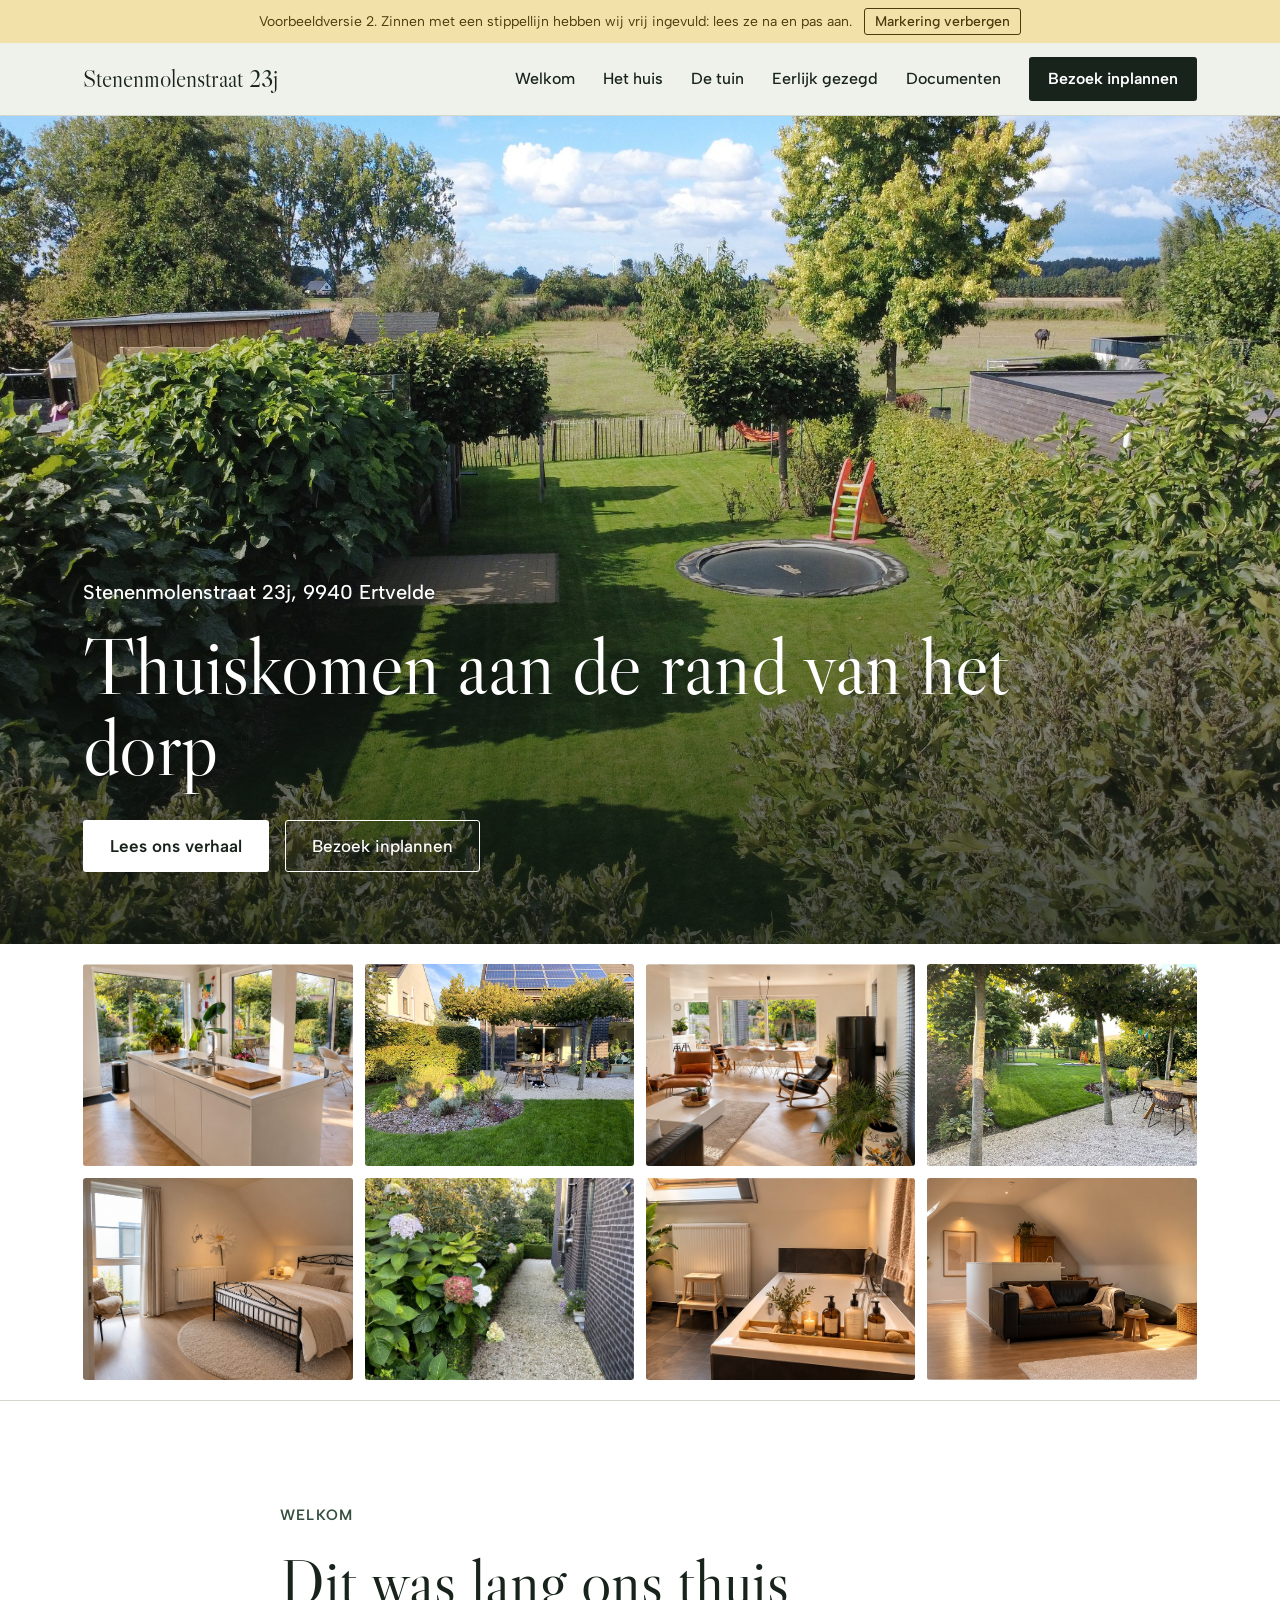
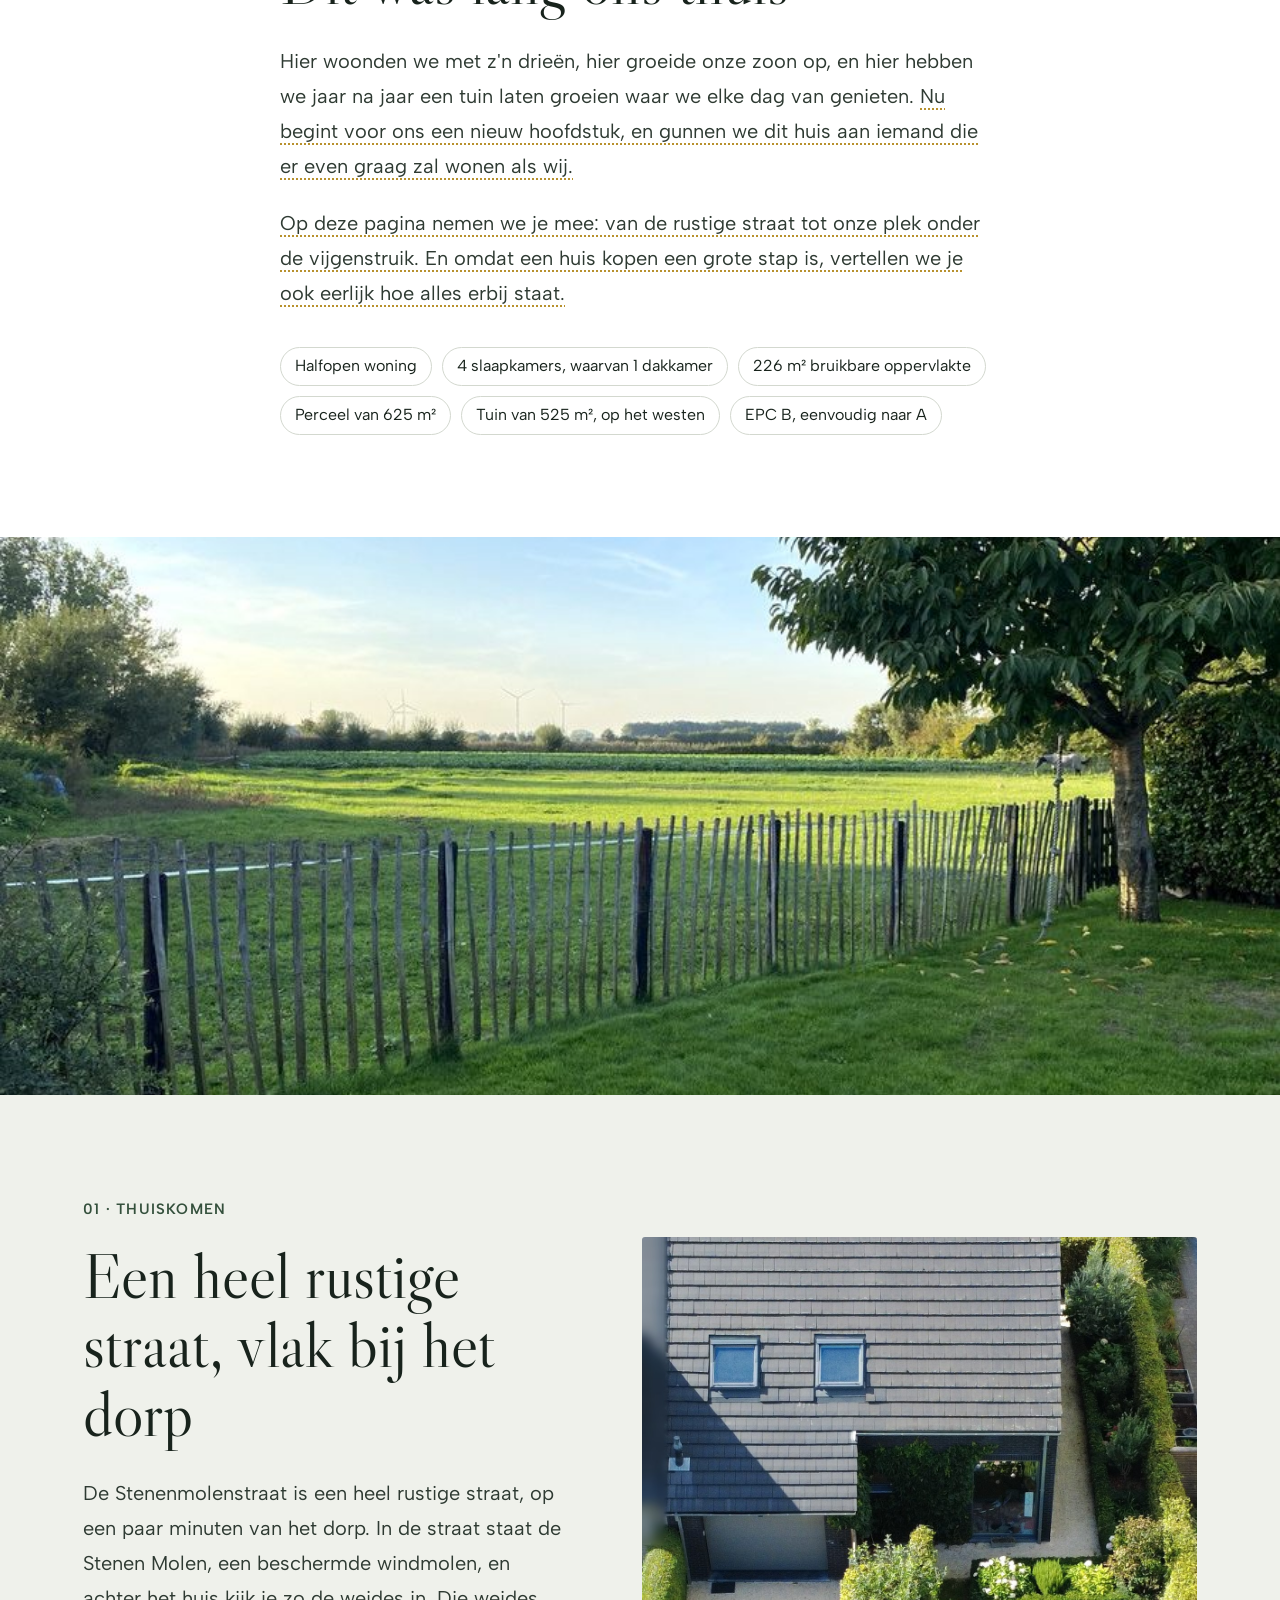
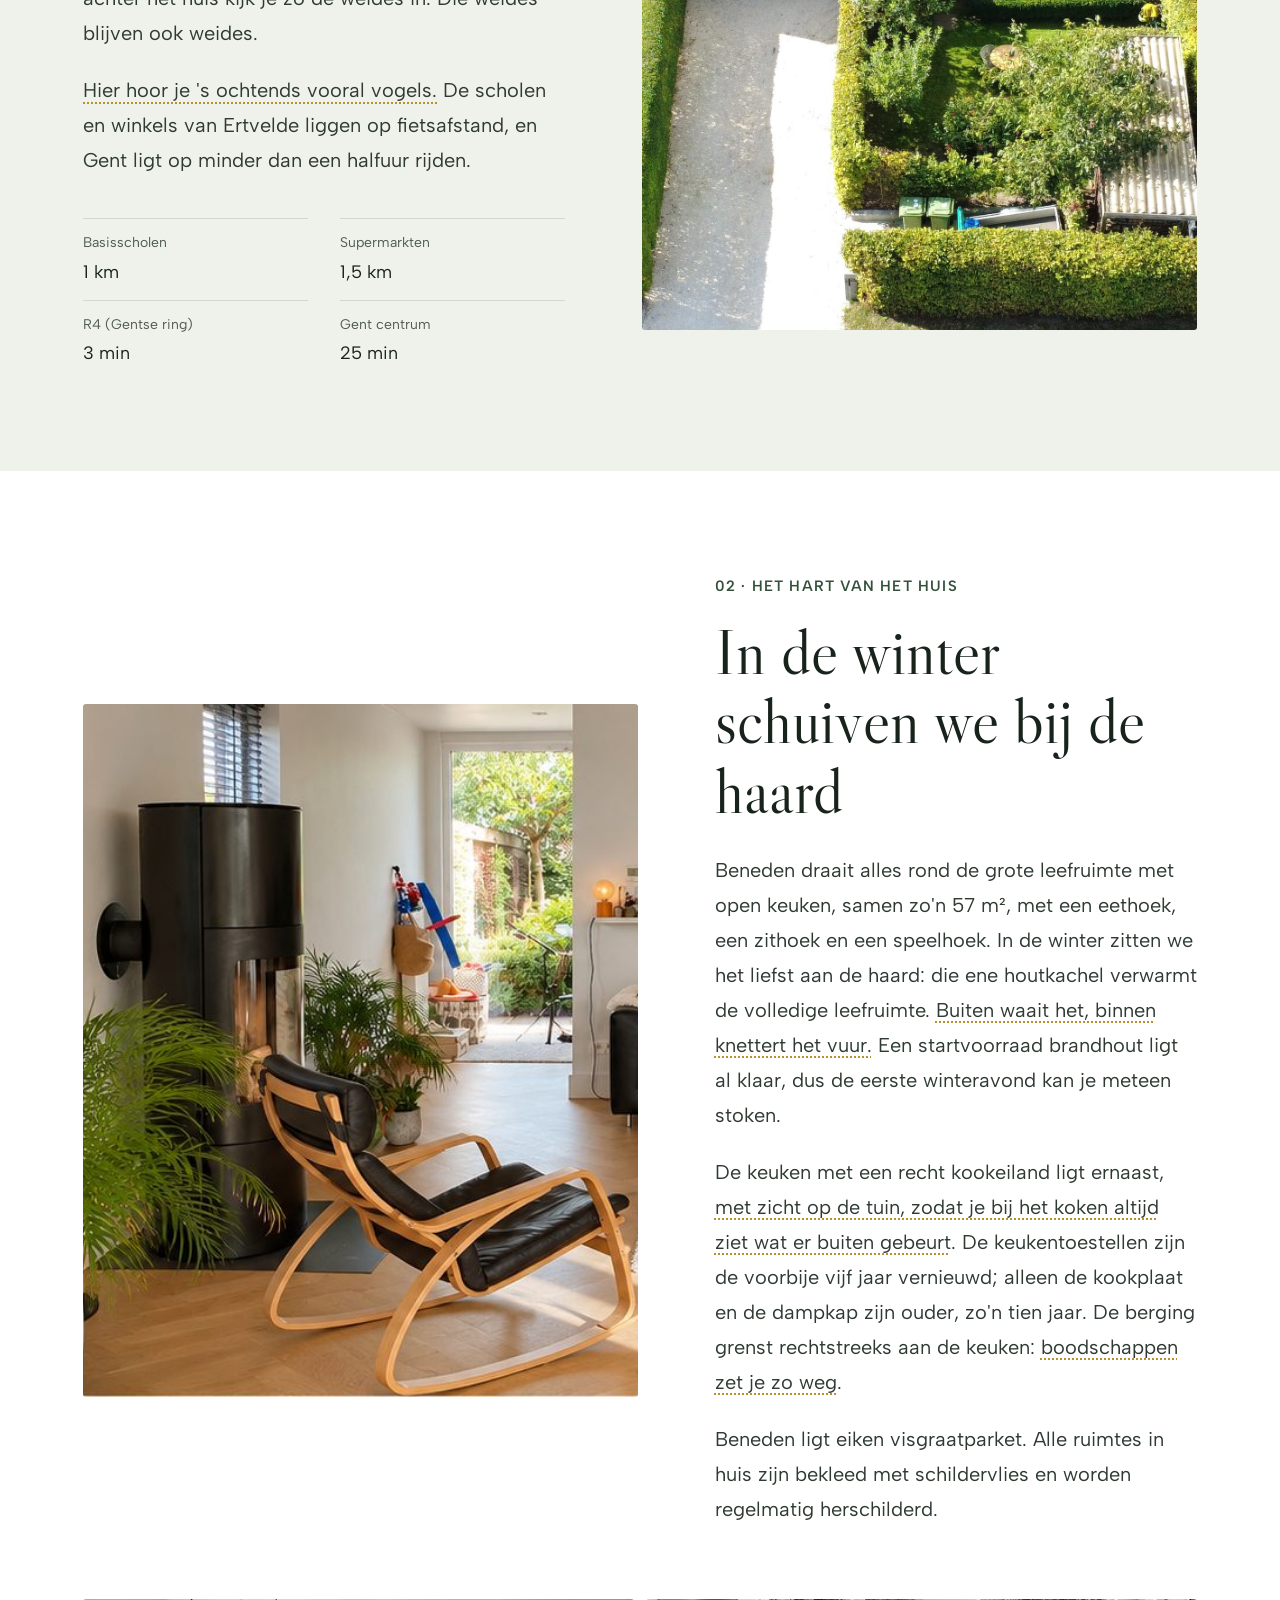
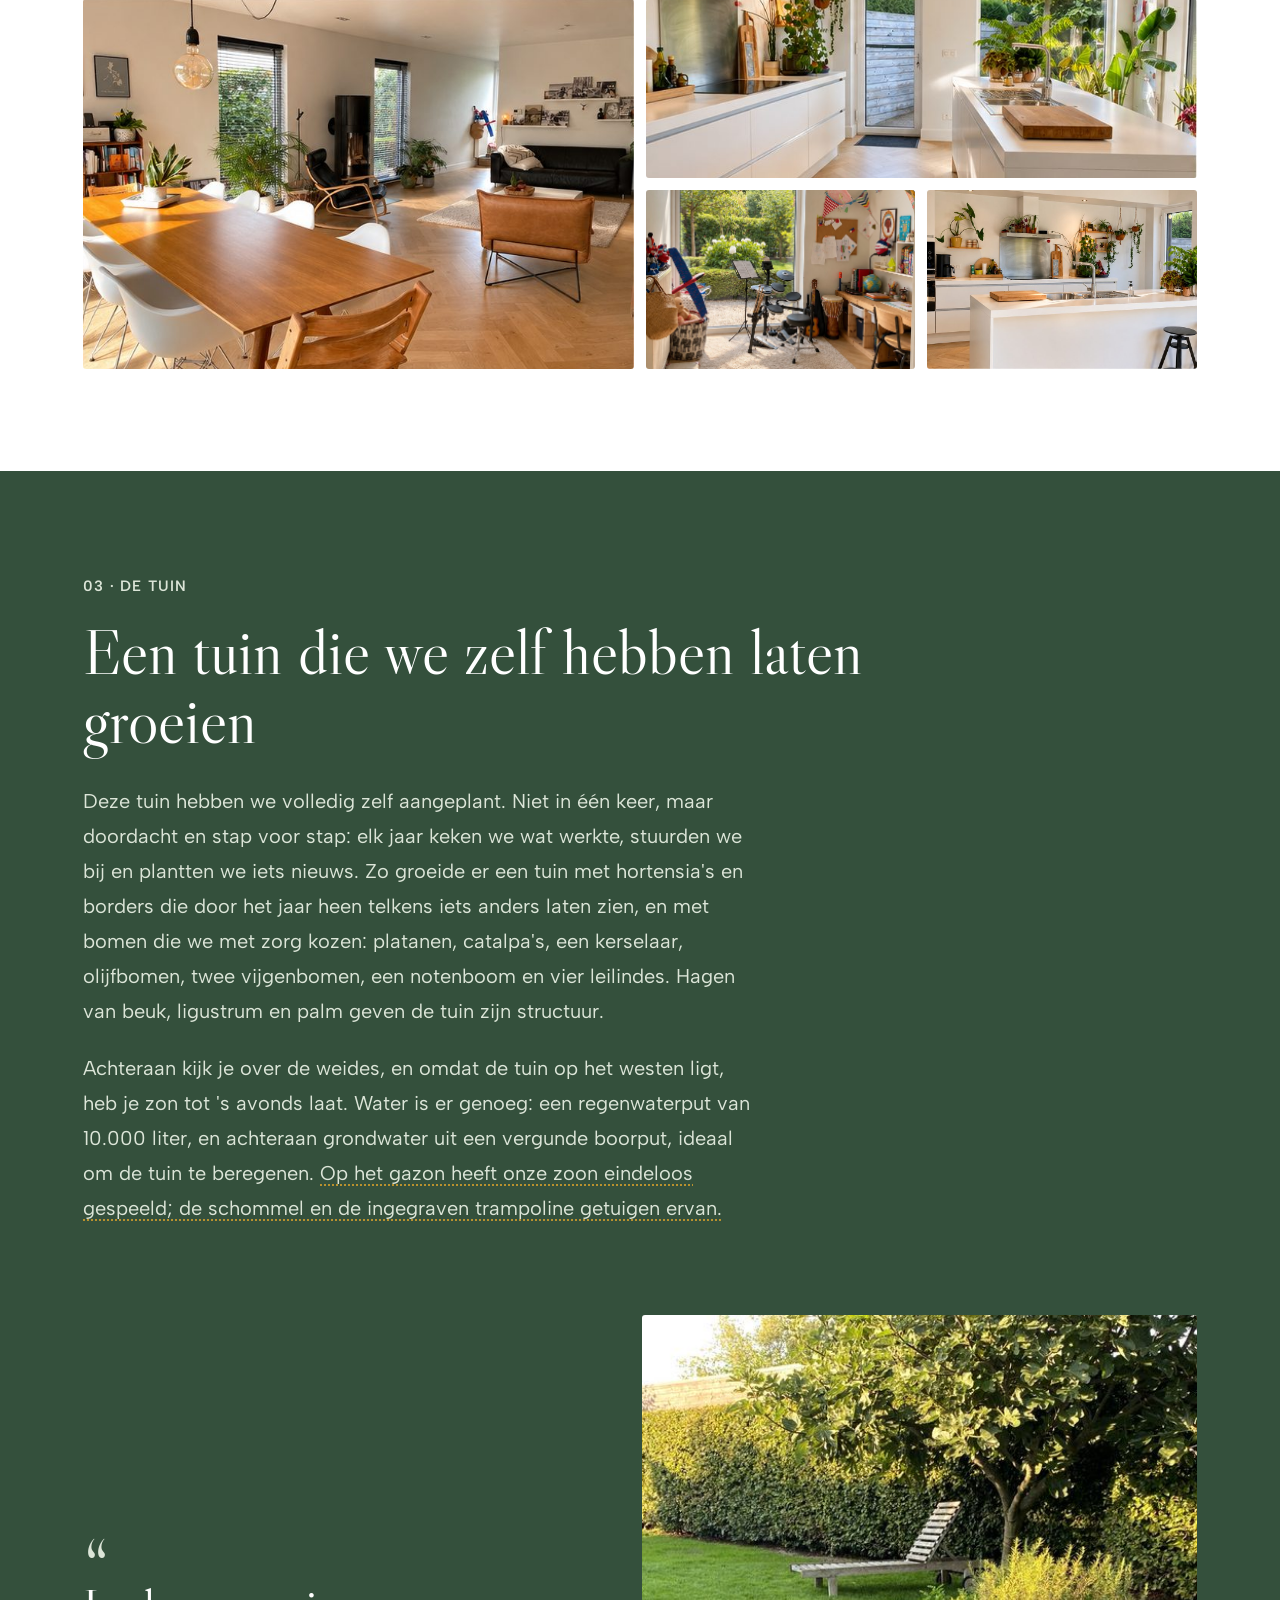
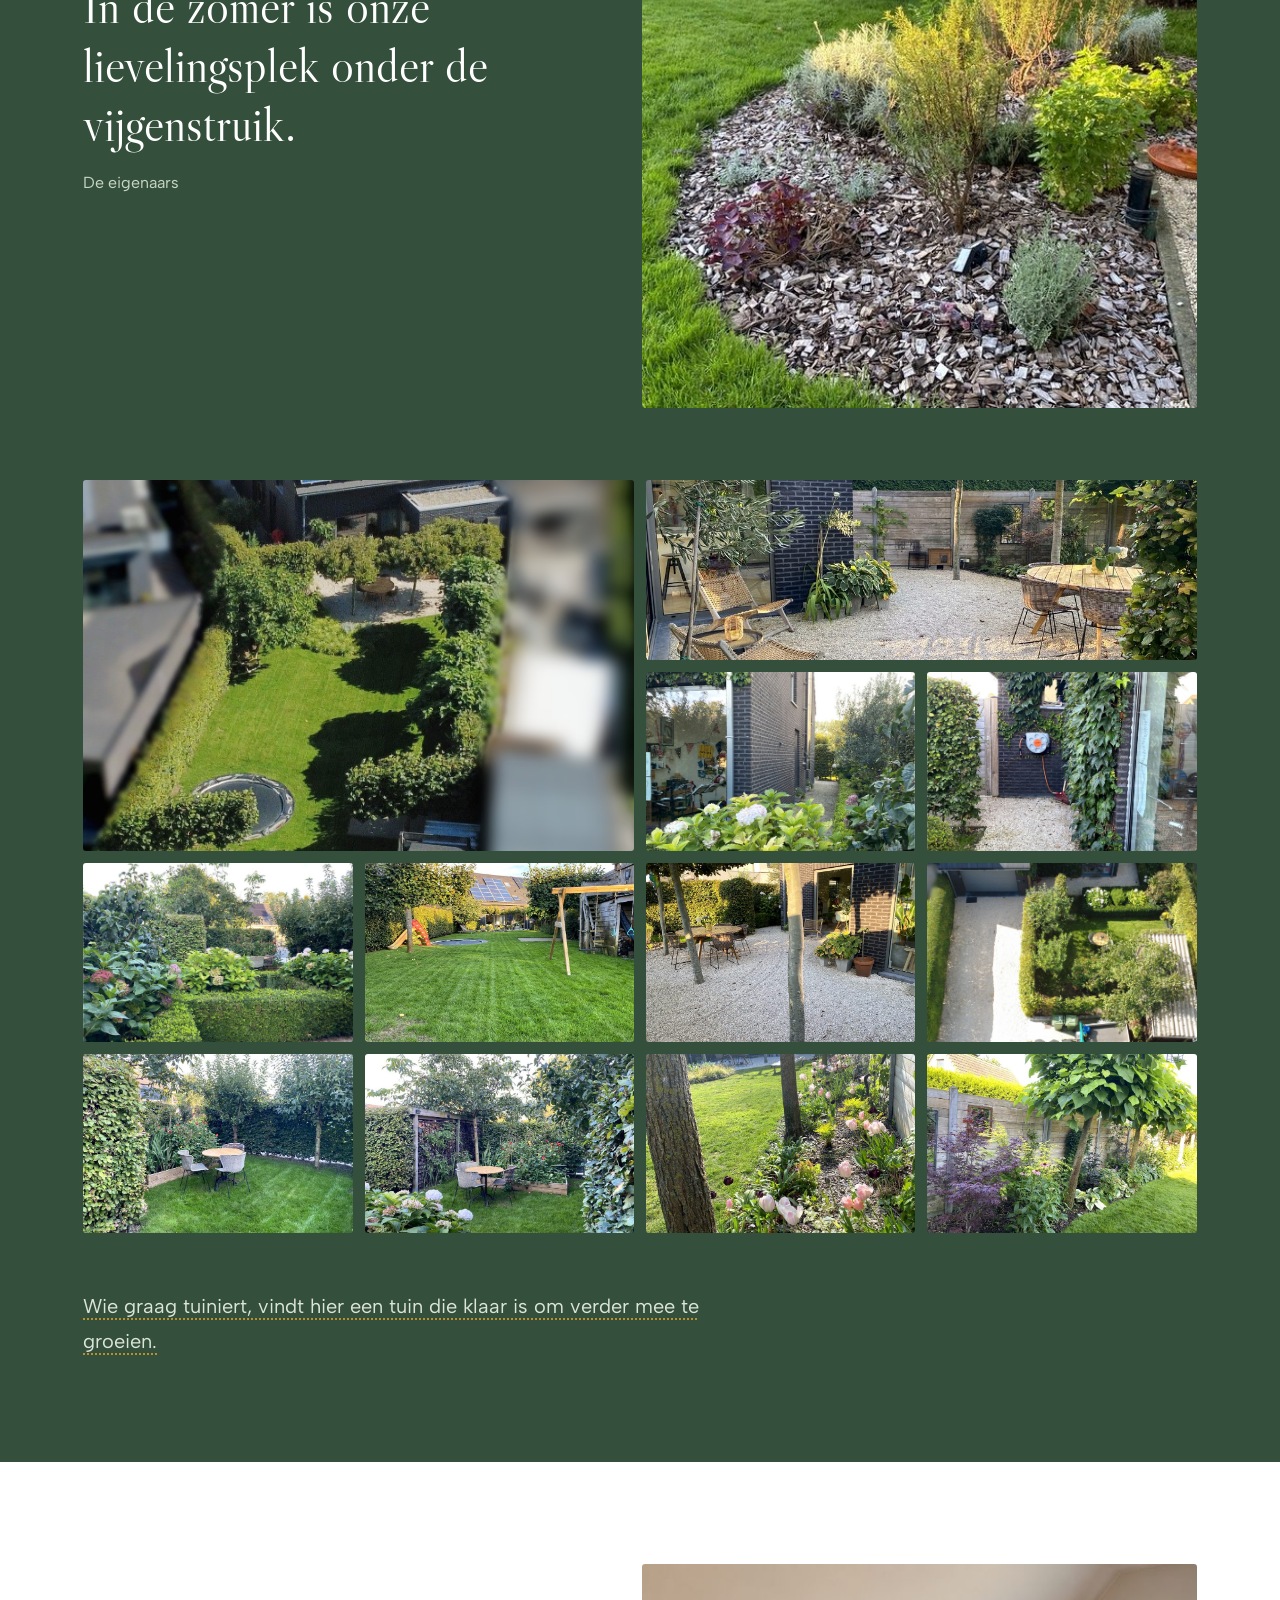
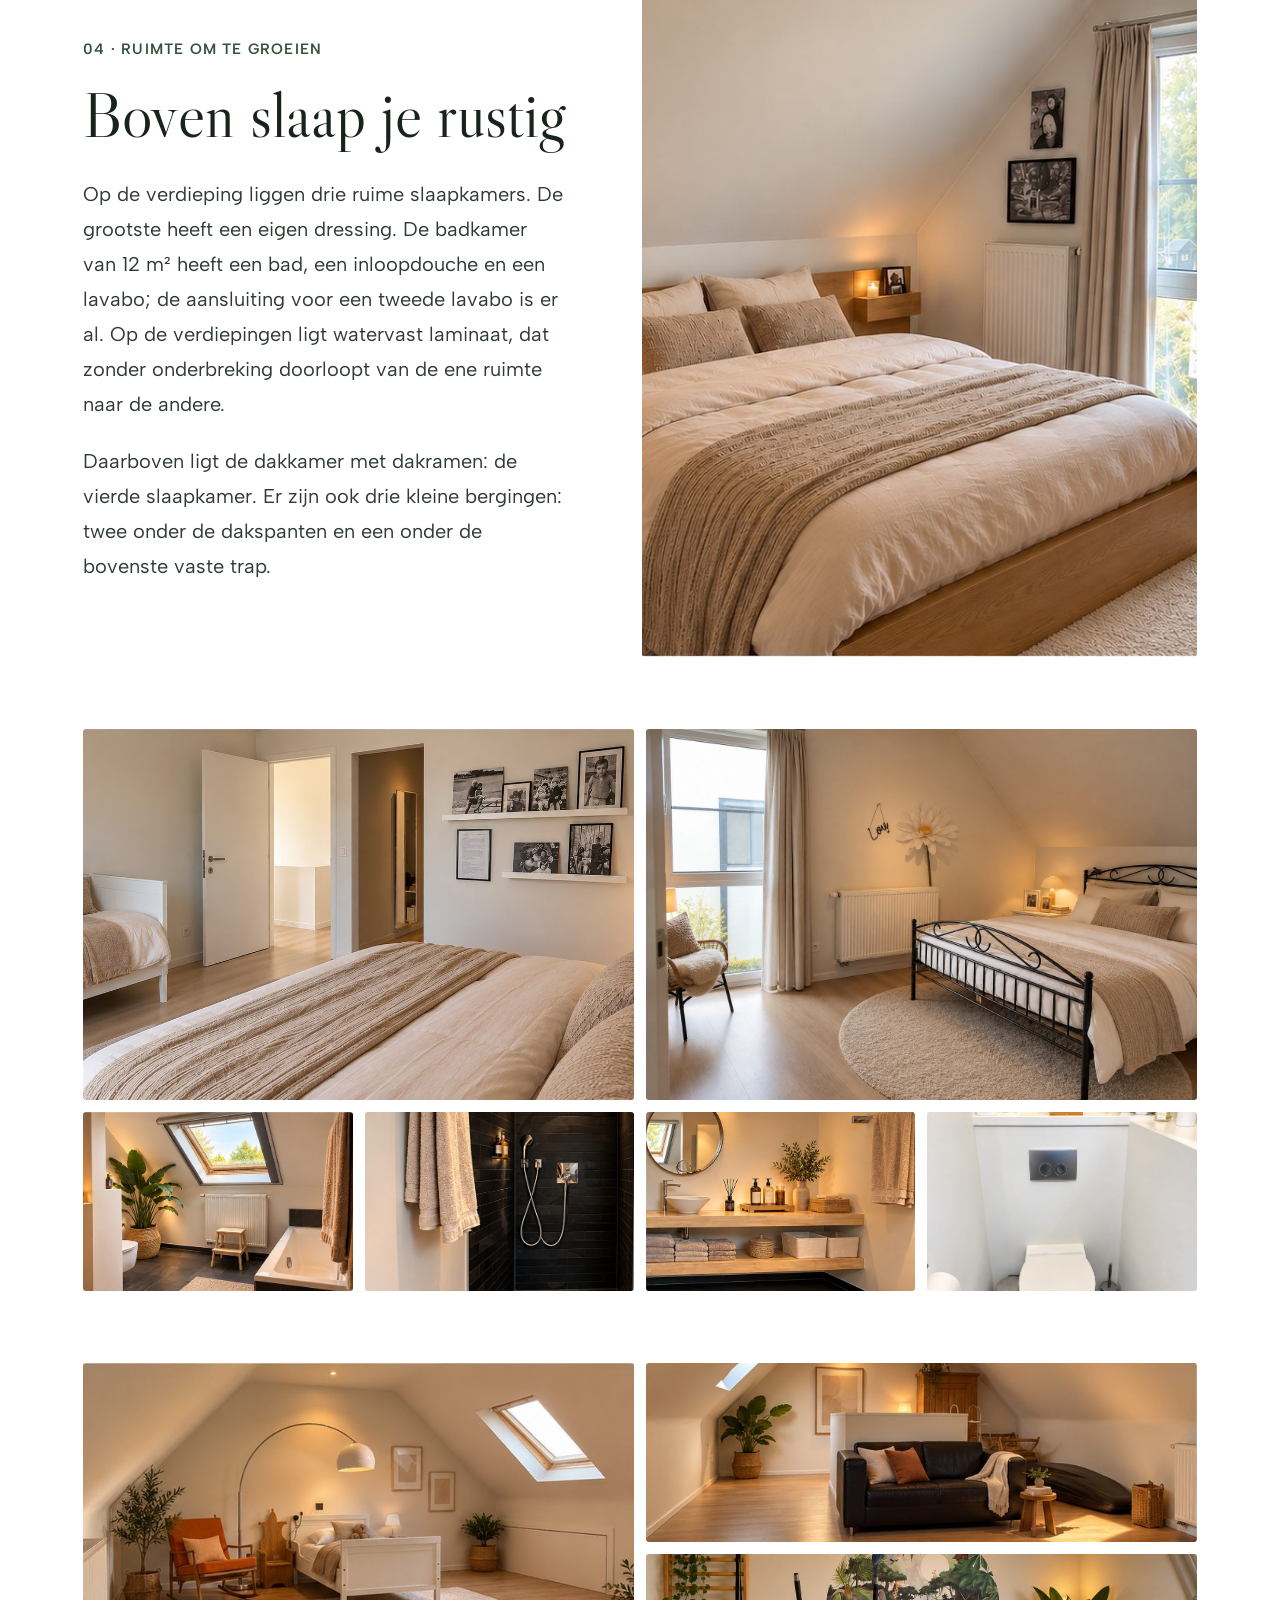
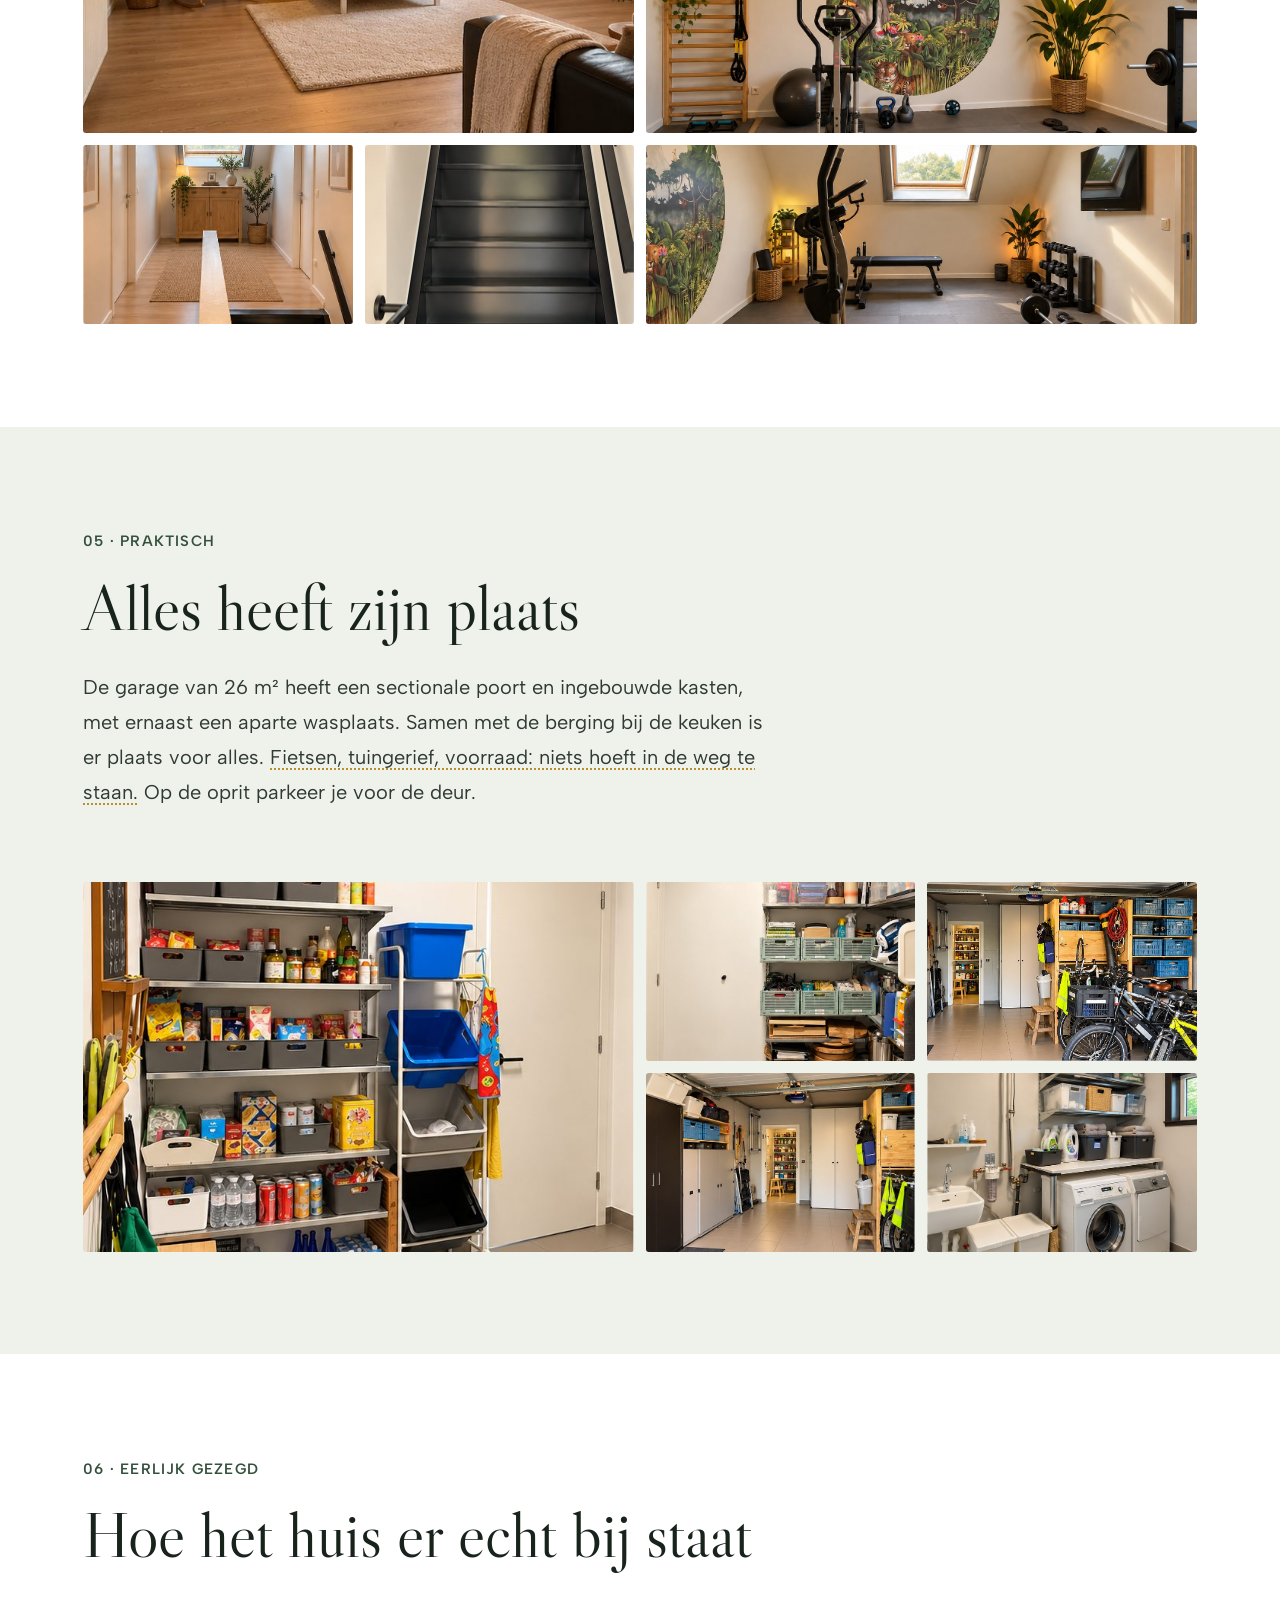
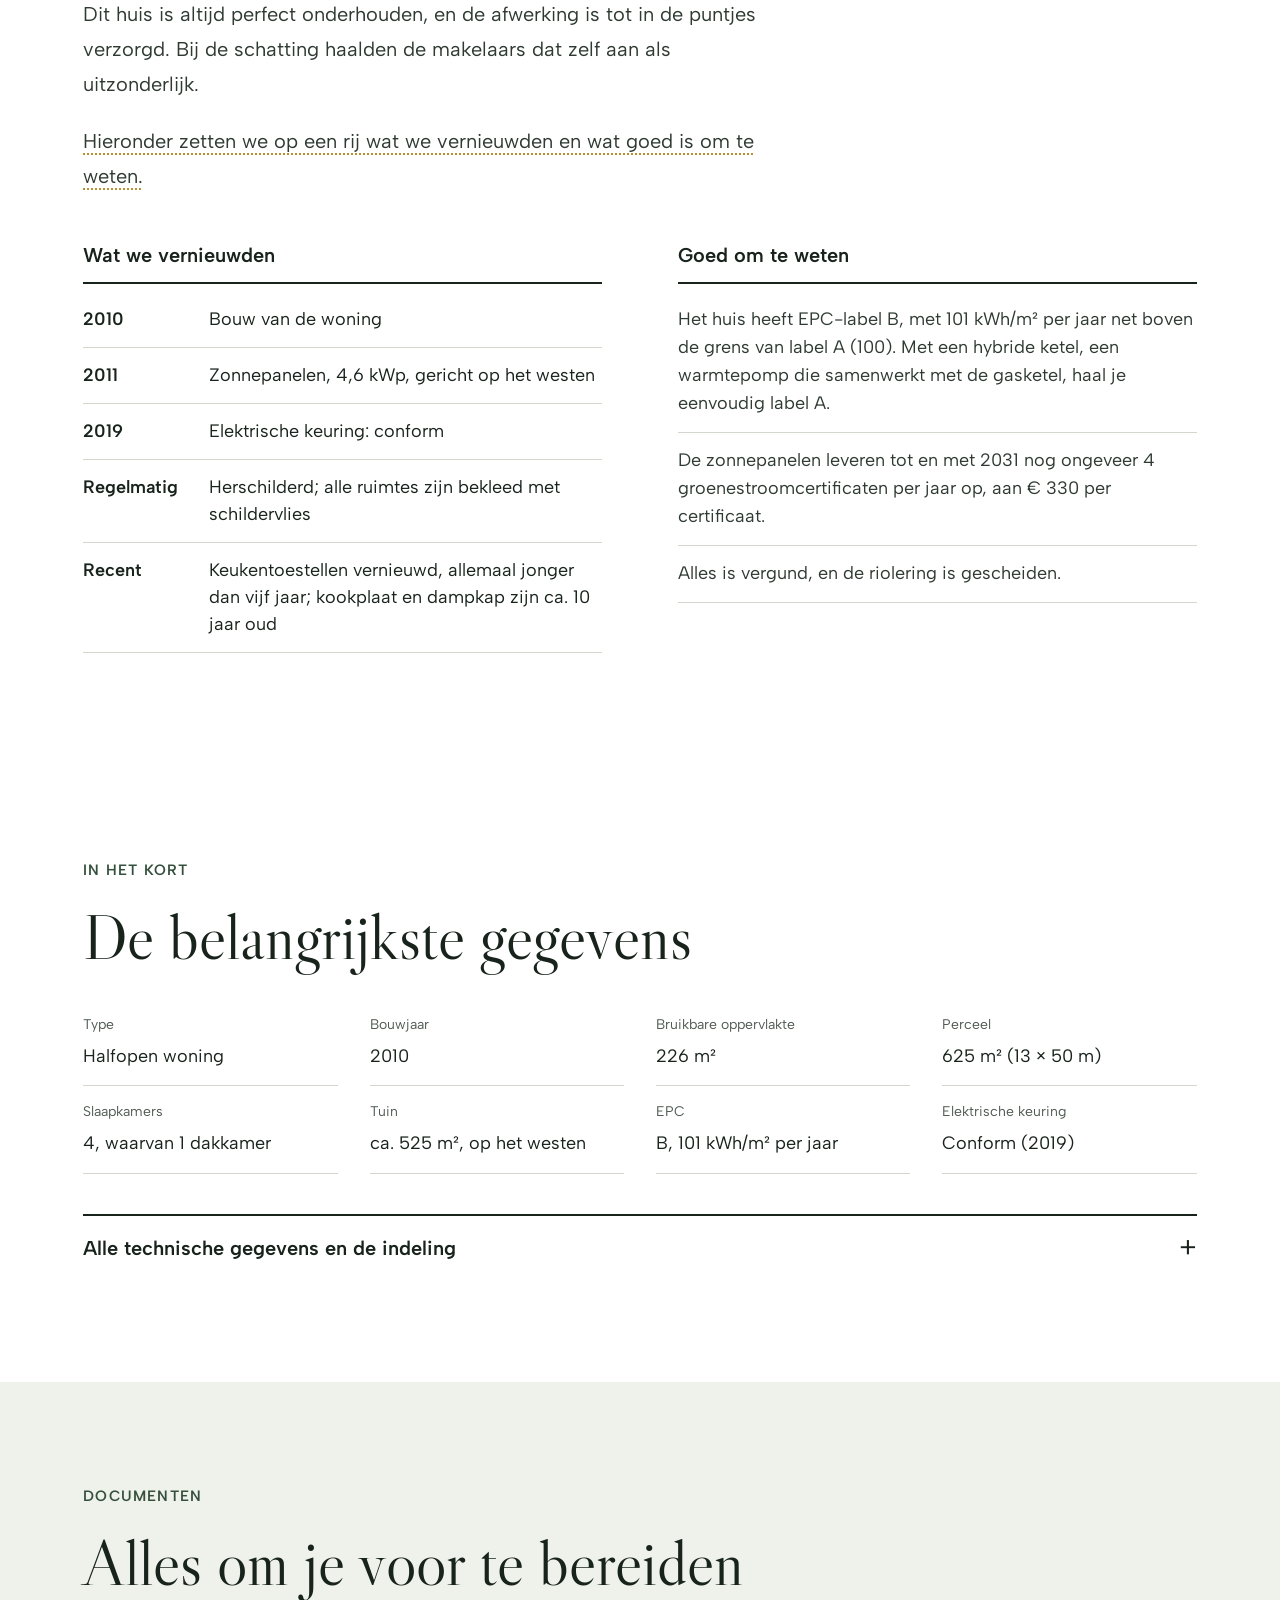
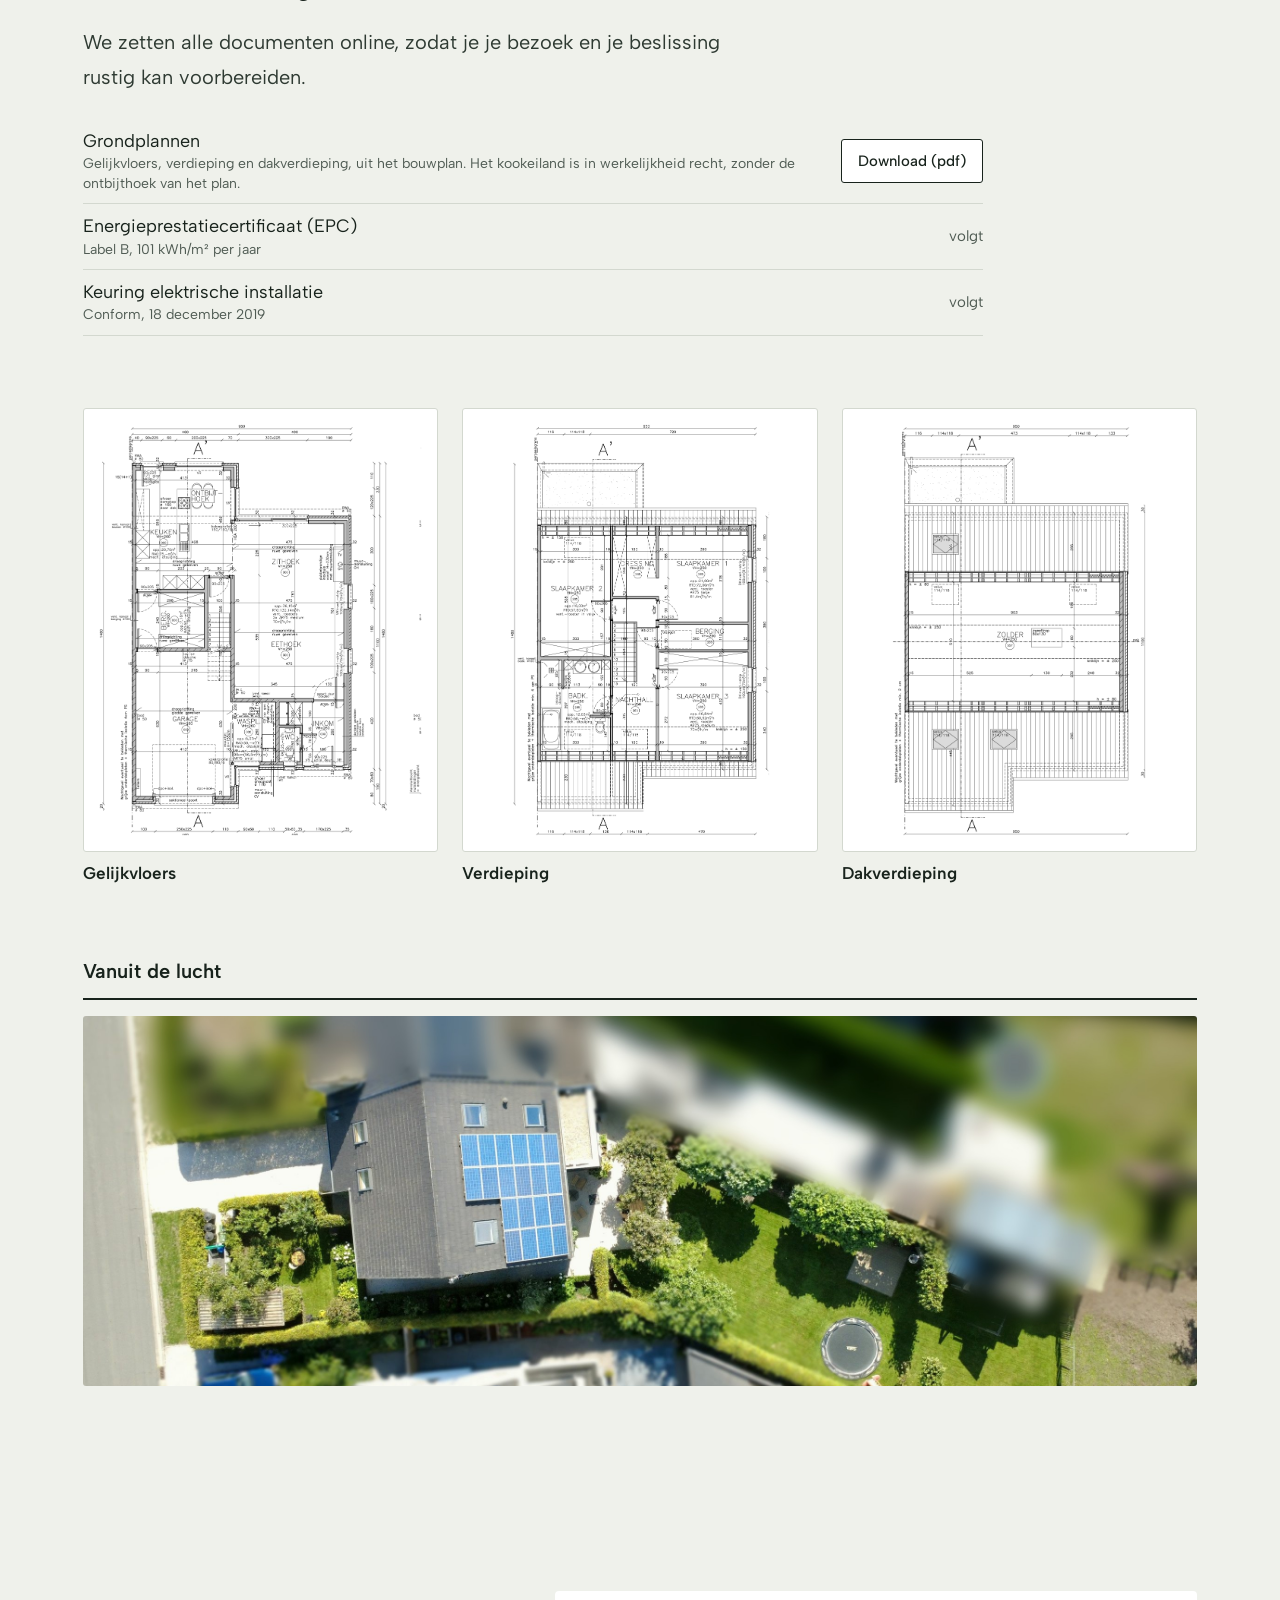
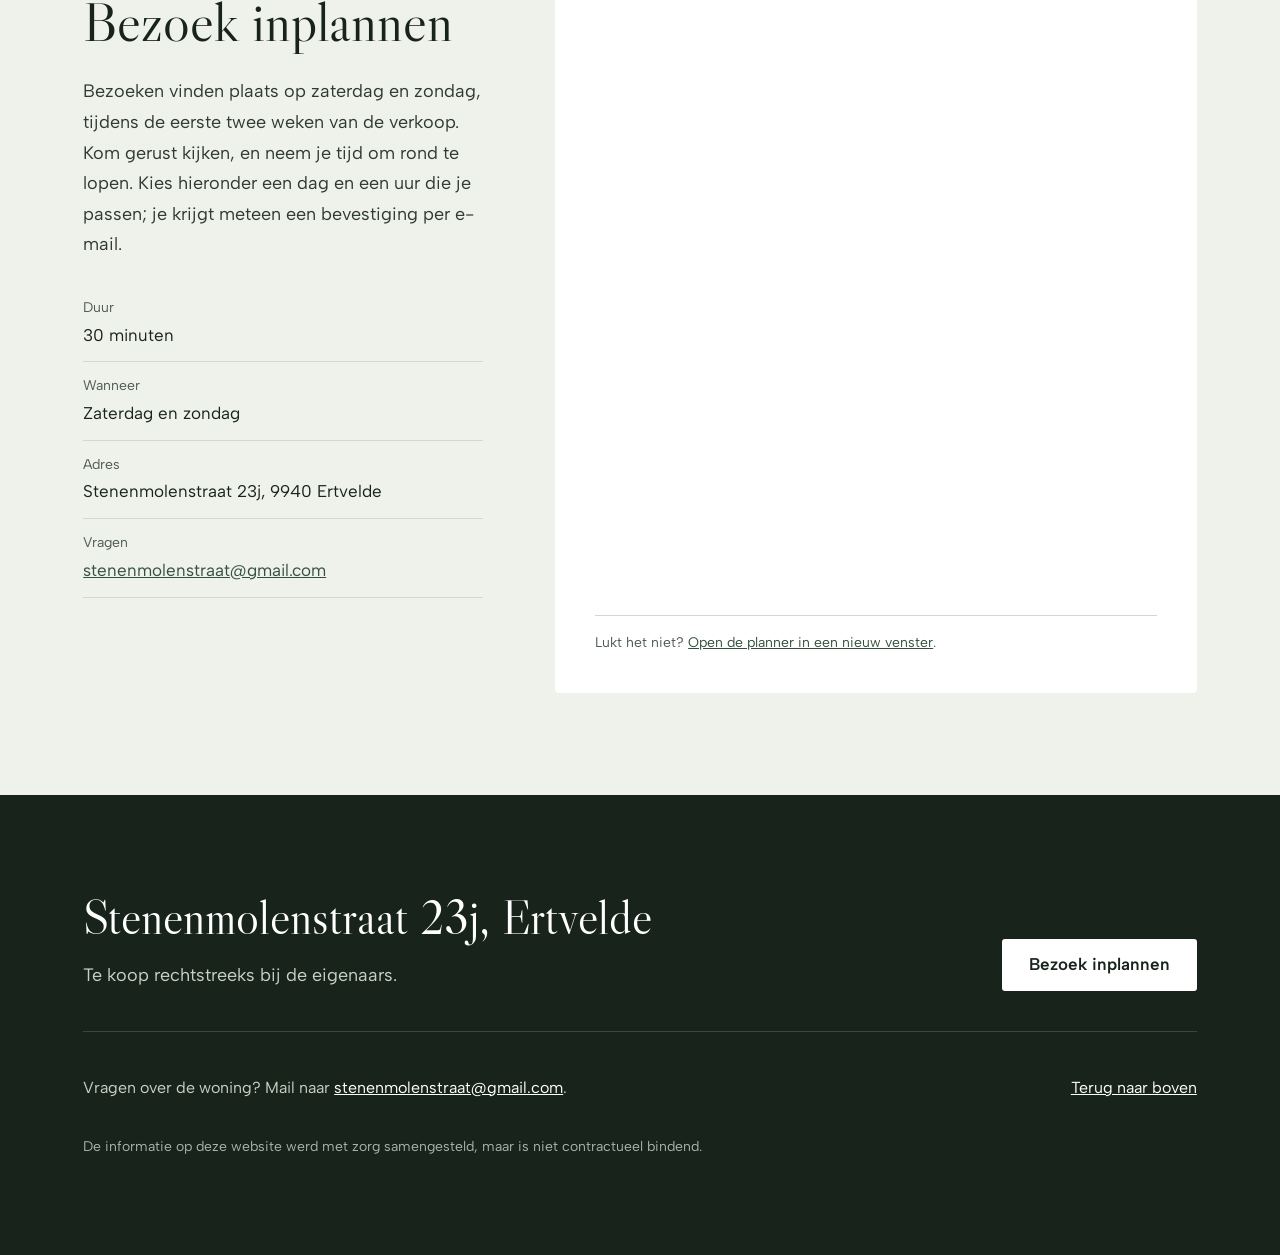
==== commit 9e03286e: "EPC: 101 kWh/m² ligt net boven de grens van label A Co-Authored-By: Claude Opus 5.5 <noreply@anthrop" ====
--- a/v2/index.html
+++ b/v2/index.html
@@ -562,7 +562,7 @@
       <div>
         <h3>Goed om te weten</h3>
         <ul class="notes">
-          <li>Het huis heeft EPC-label B (101 kWh/m² per jaar). Met een hybride ketel, een warmtepomp die samenwerkt met de gasketel, haal je eenvoudig label A.</li>
+          <li>Het huis heeft EPC-label B, met 101 kWh/m² per jaar net boven de grens van label A (100). Met een hybride ketel, een warmtepomp die samenwerkt met de gasketel, haal je eenvoudig label A.</li>
           <li>De zonnepanelen leveren tot en met 2031 nog ongeveer 4 groenestroomcertificaten per jaar op, aan € 330 per certificaat.</li>
           <li>Alles is vergund, en de riolering is gescheiden.</li>
         </ul>
@@ -652,7 +652,7 @@
         <h3 class="col-title col-title--top">Energie</h3>
         <dl>
           <div class="kv"><dt>EPC-label</dt><dd>B, eenvoudig naar A met een hybride ketel</dd></div>
-          <div class="kv"><dt>Energiescore</dt><dd>101 kWh/m² per jaar</dd></div>
+          <div class="kv"><dt>Energiescore</dt><dd>101 kWh/m² per jaar, net boven de grens van label A (100)</dd></div>
           <div class="kv"><dt>Unieke code EPC</dt><dd><span class="todo">code van het definitieve EPC</span></dd></div>
           <div class="kv"><dt>Verwarming</dt><dd>Condenserende gasketel, radiatoren met thermostatische kranen en kamerthermostaat; houtkachel in de leefruimte, met een startvoorraad brandhout</dd></div>
           <div class="kv"><dt>Warm water</dt><dd>Via de gasketel</dd></div>
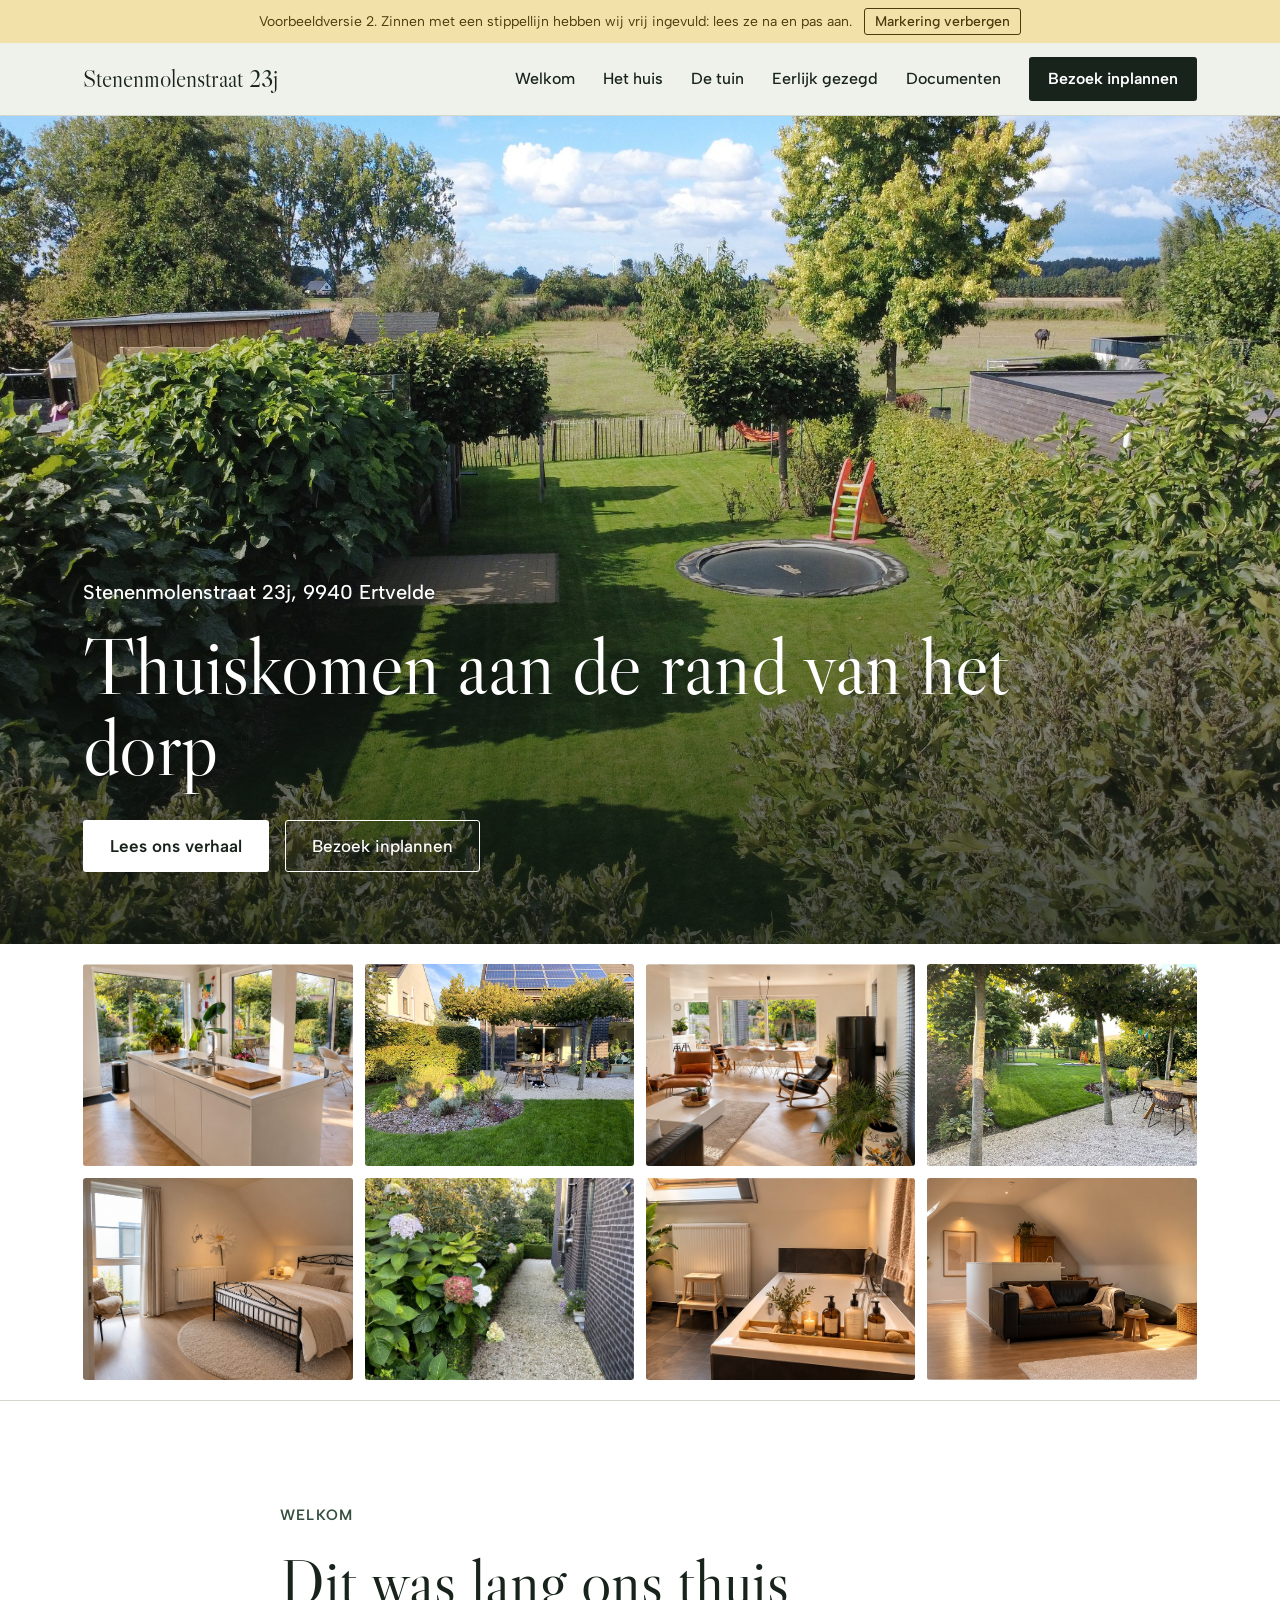
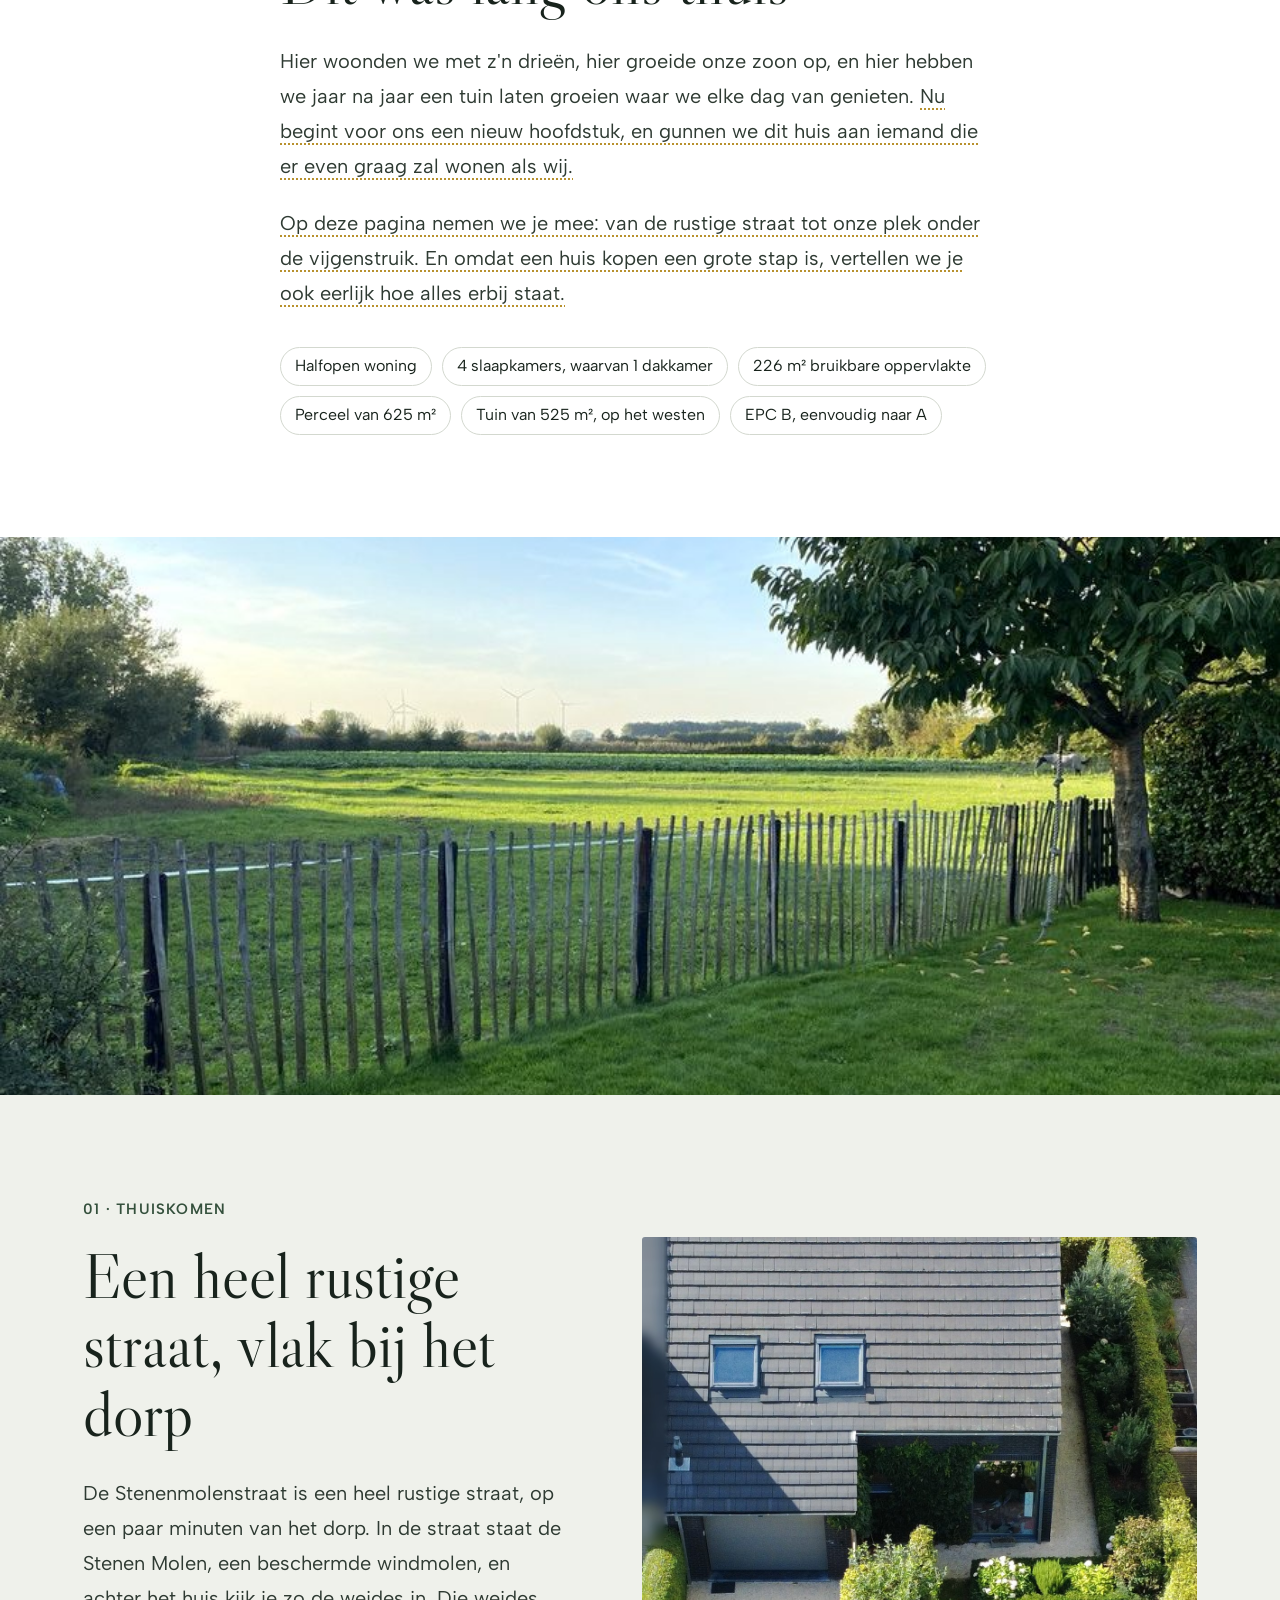
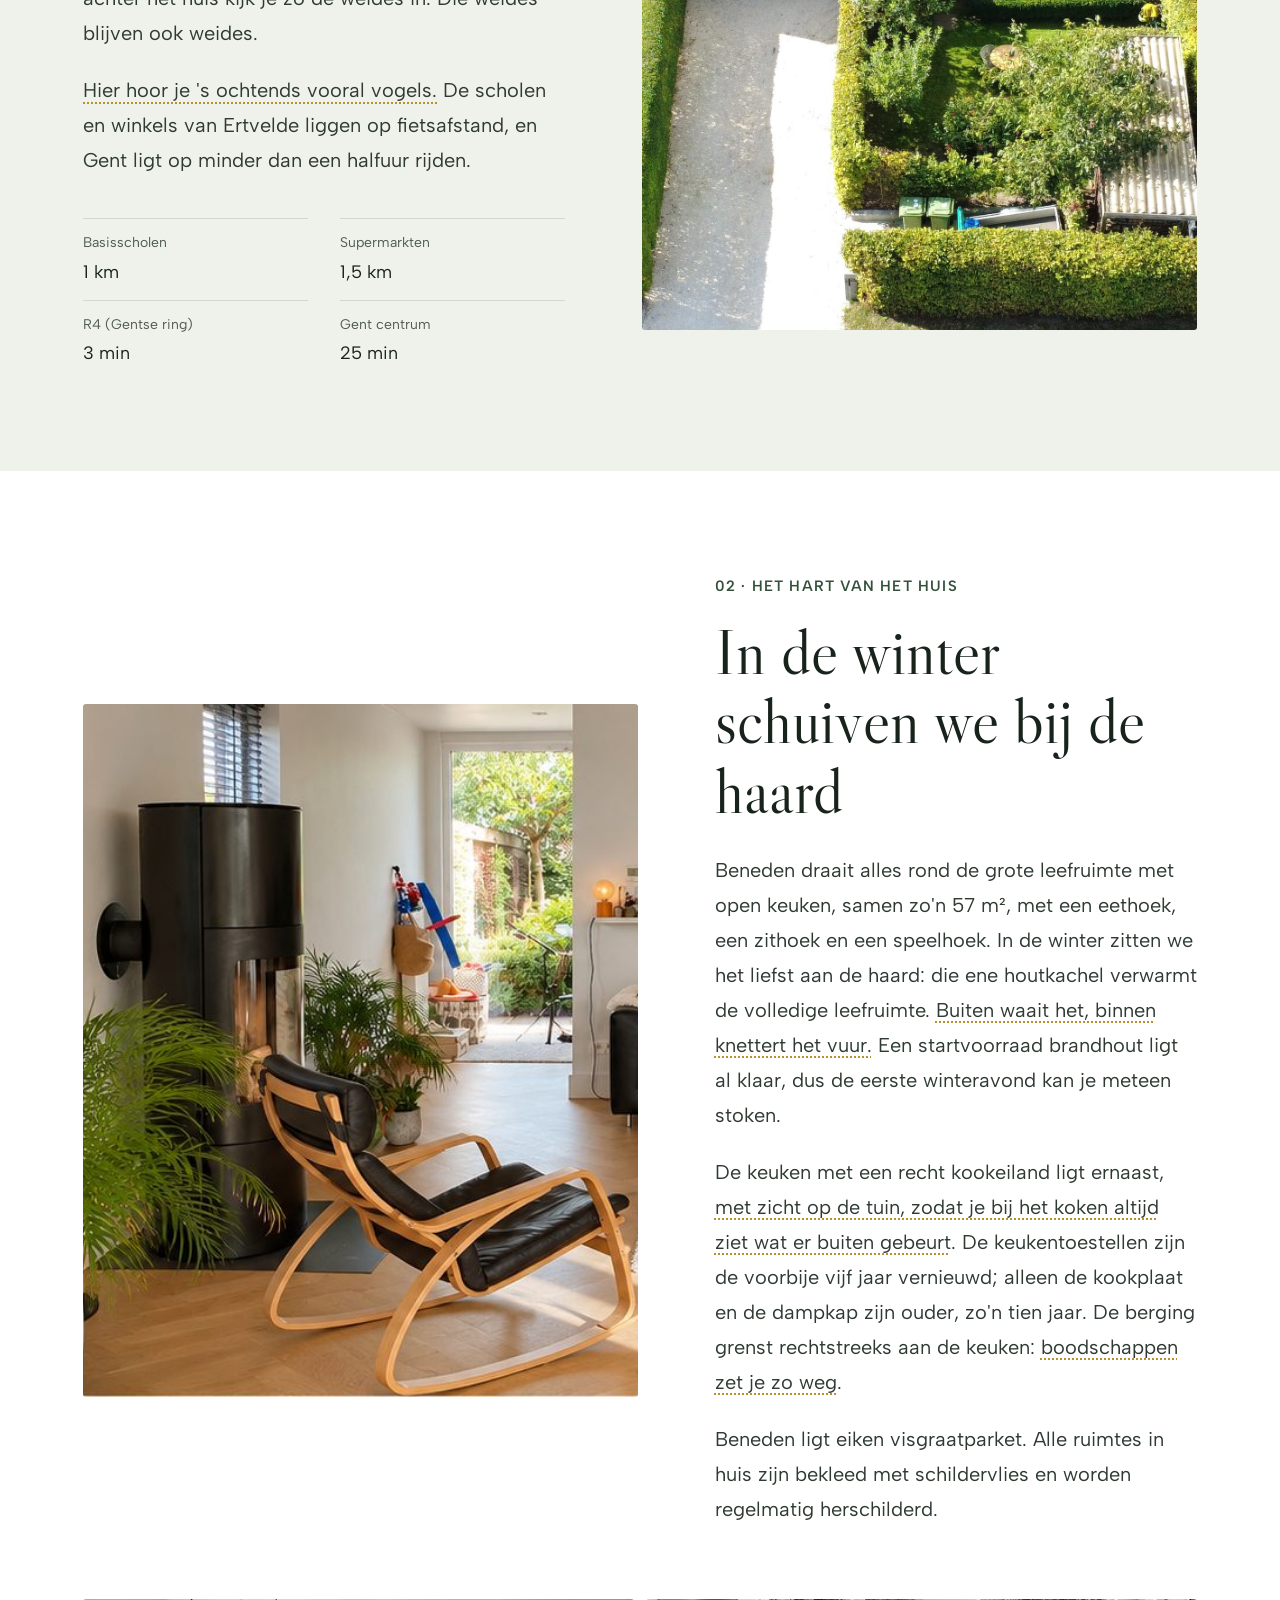
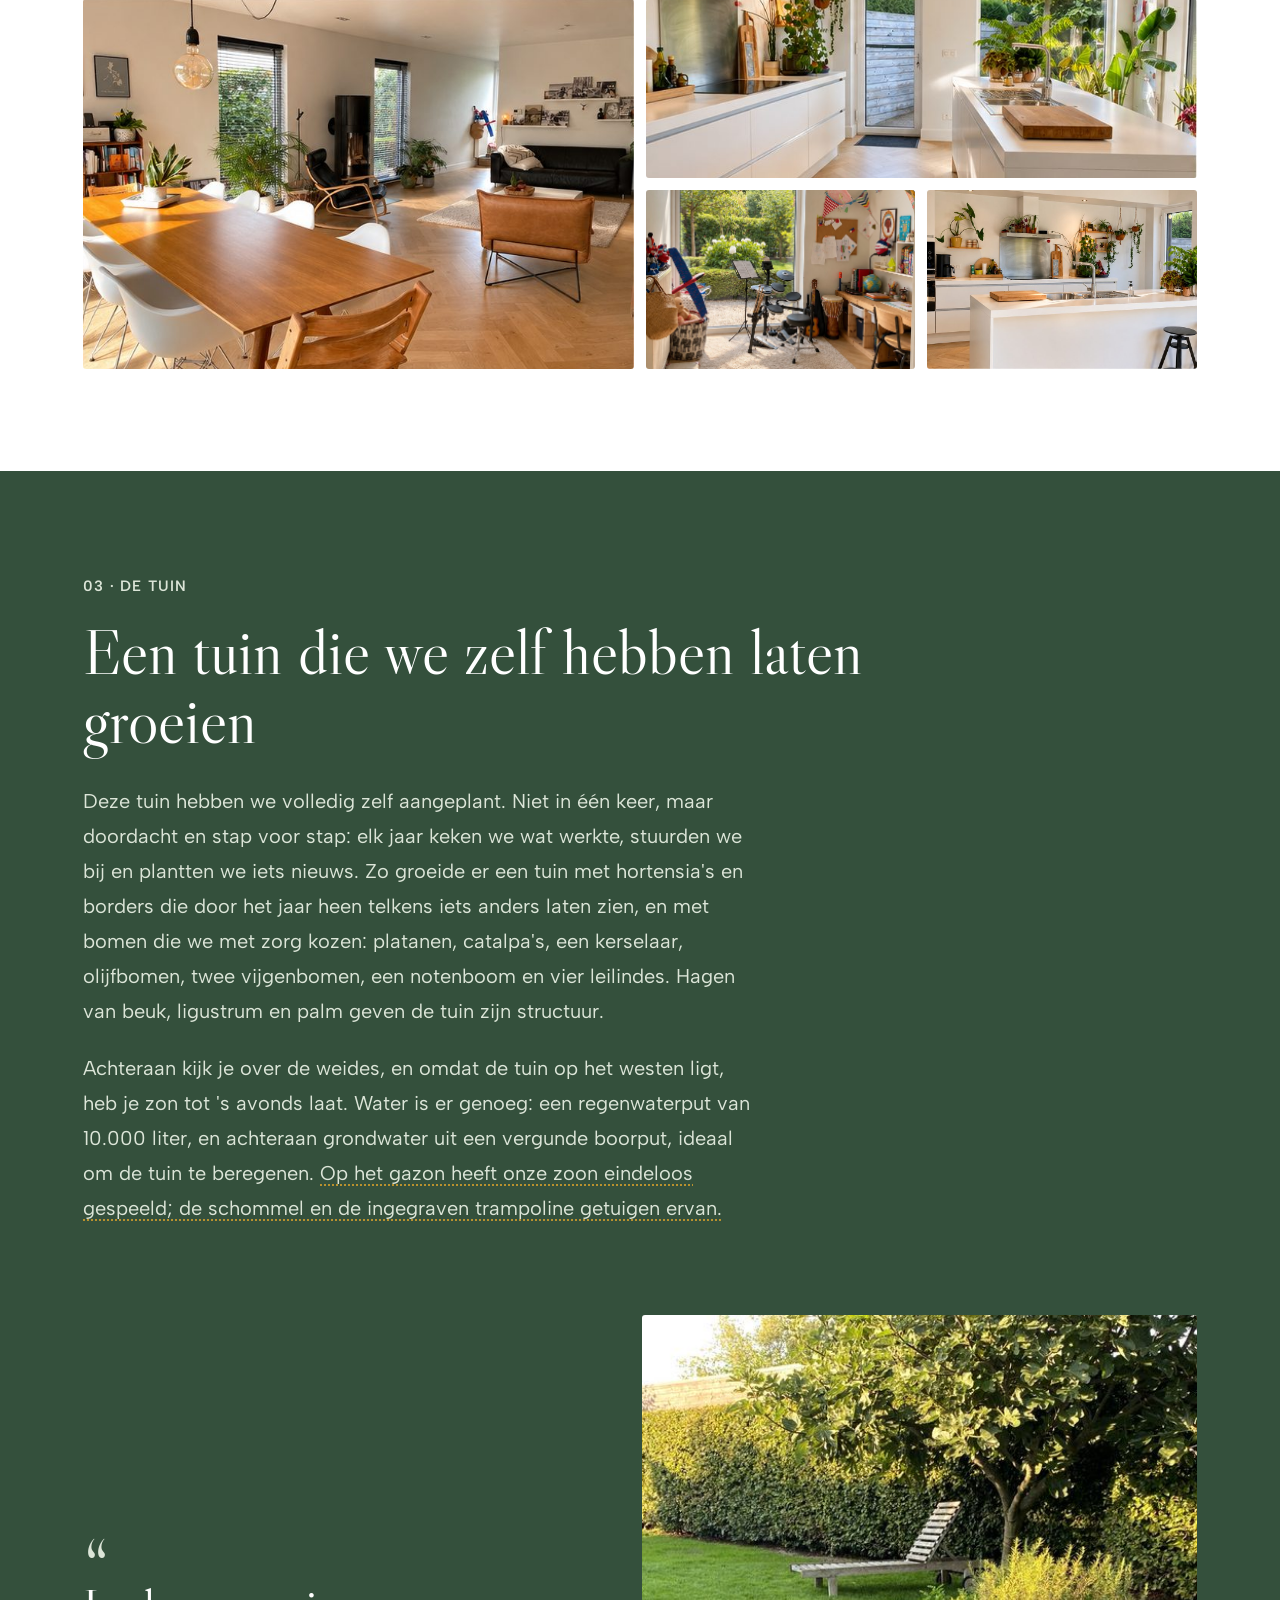
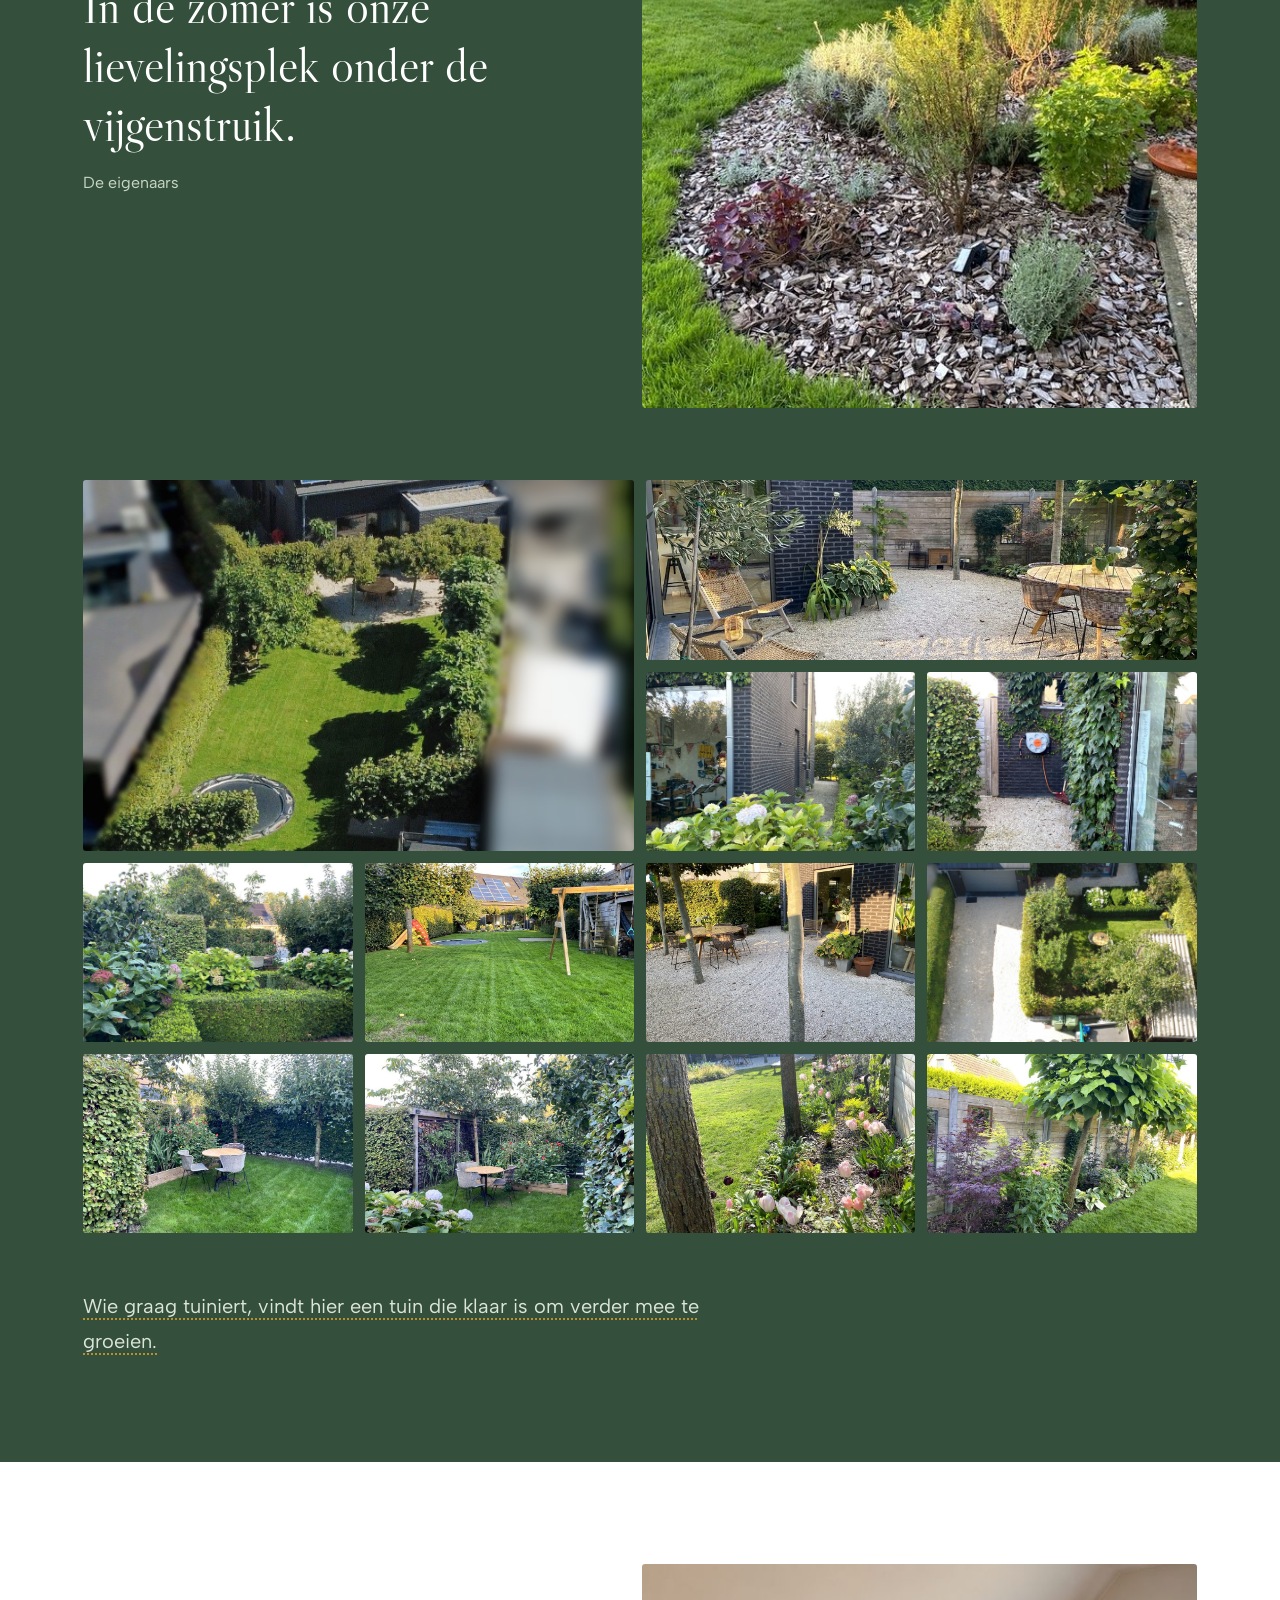
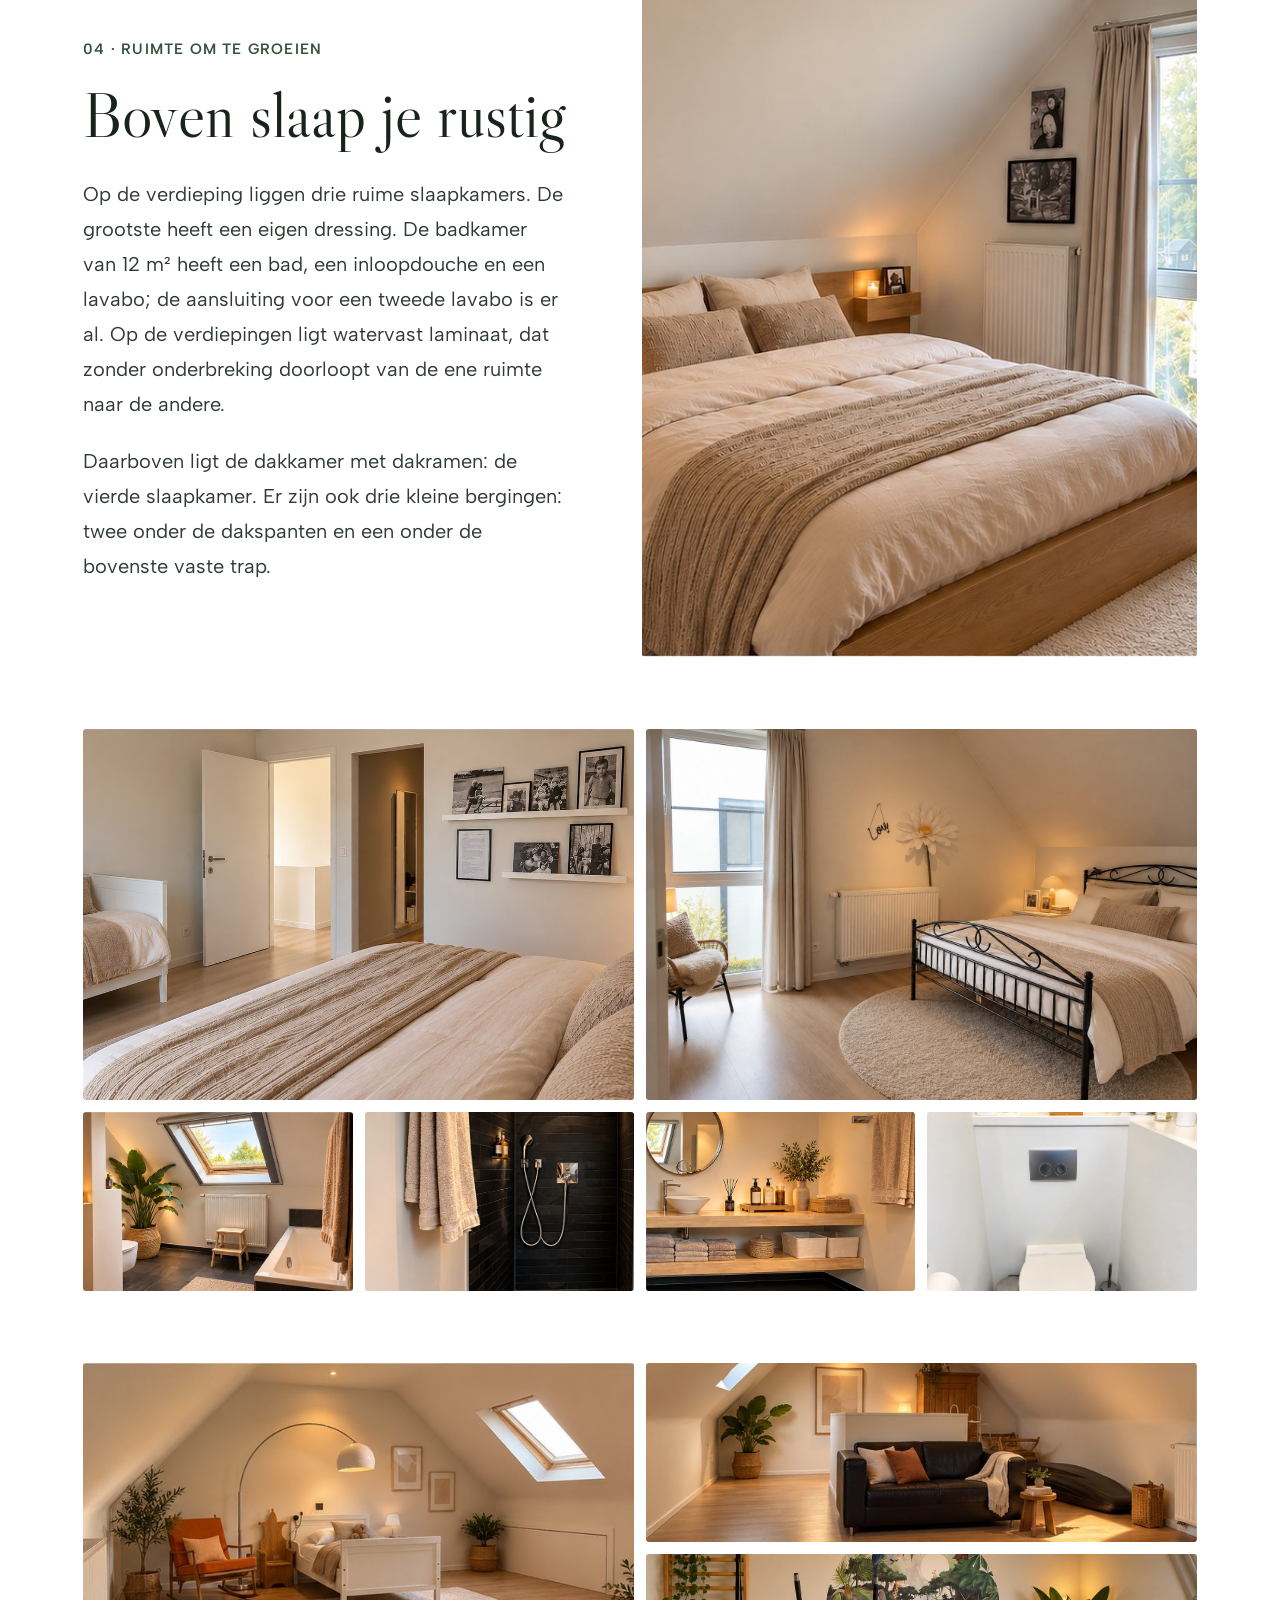
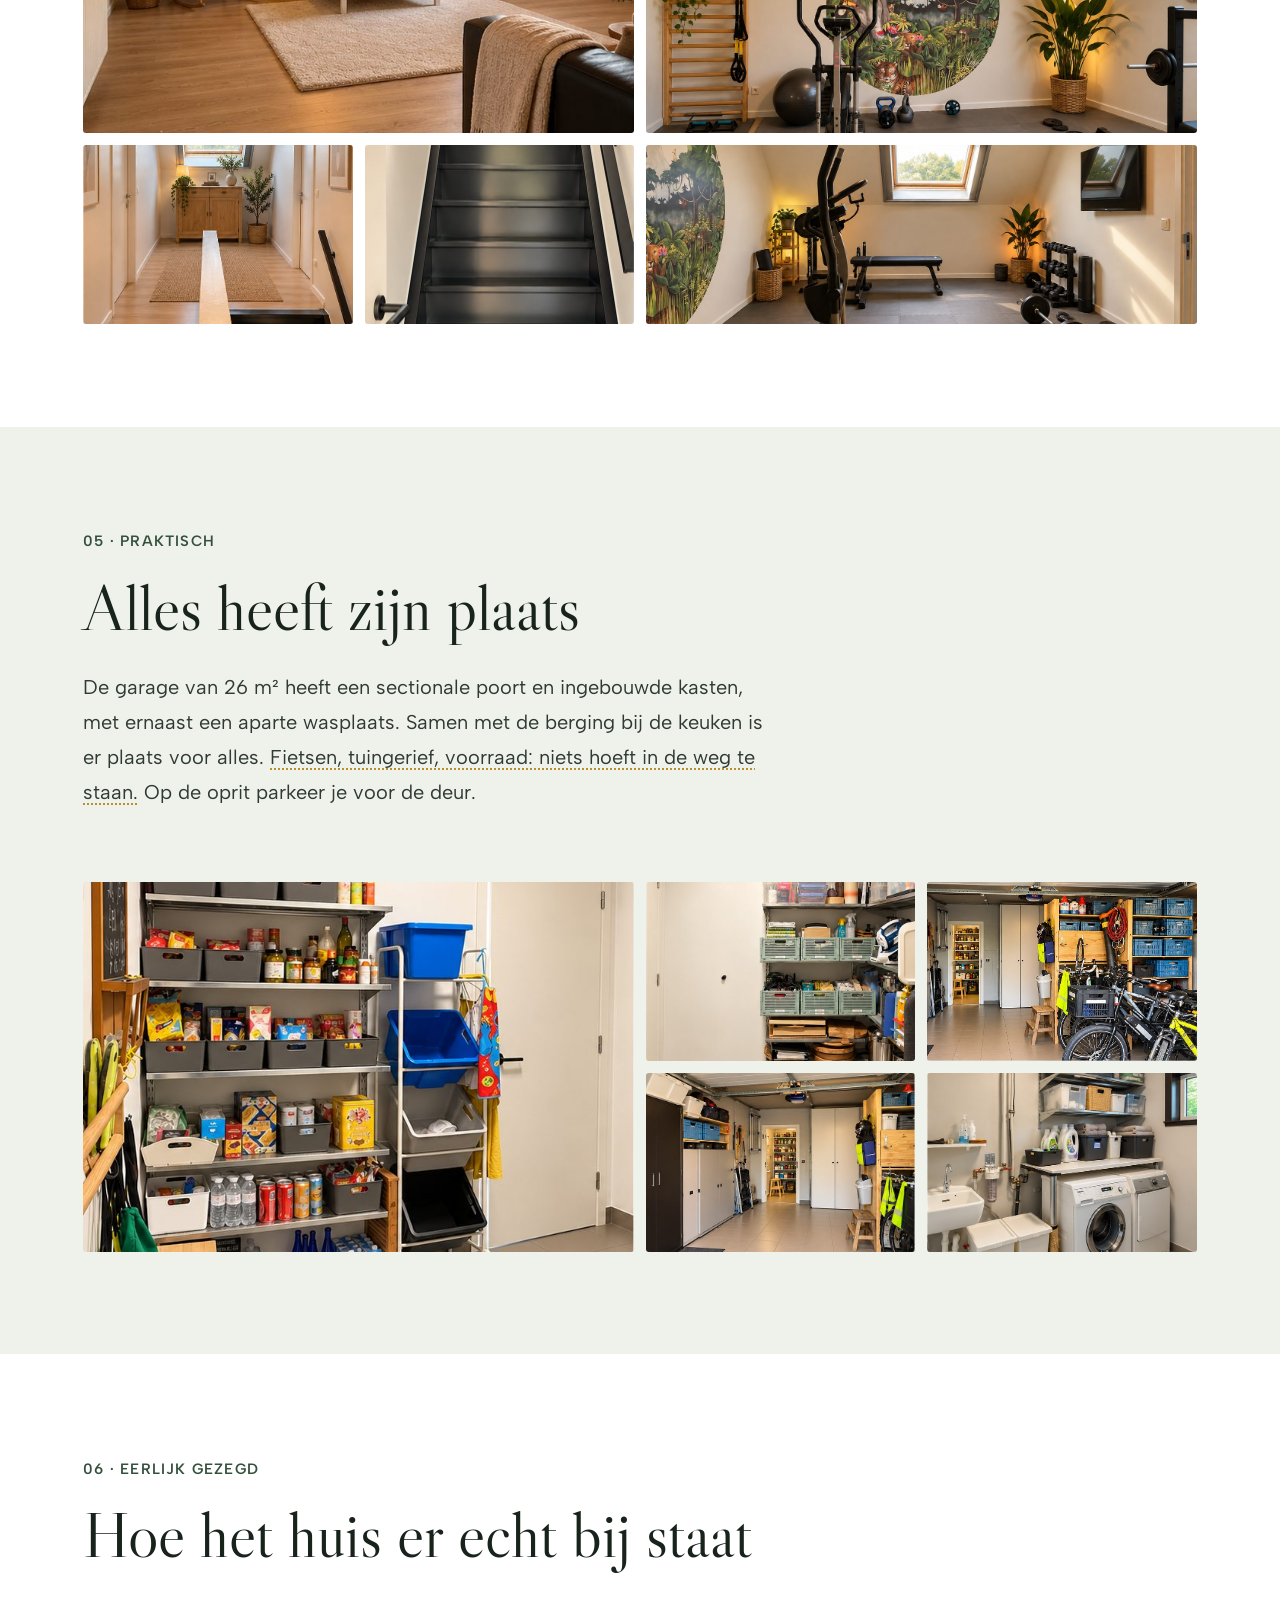
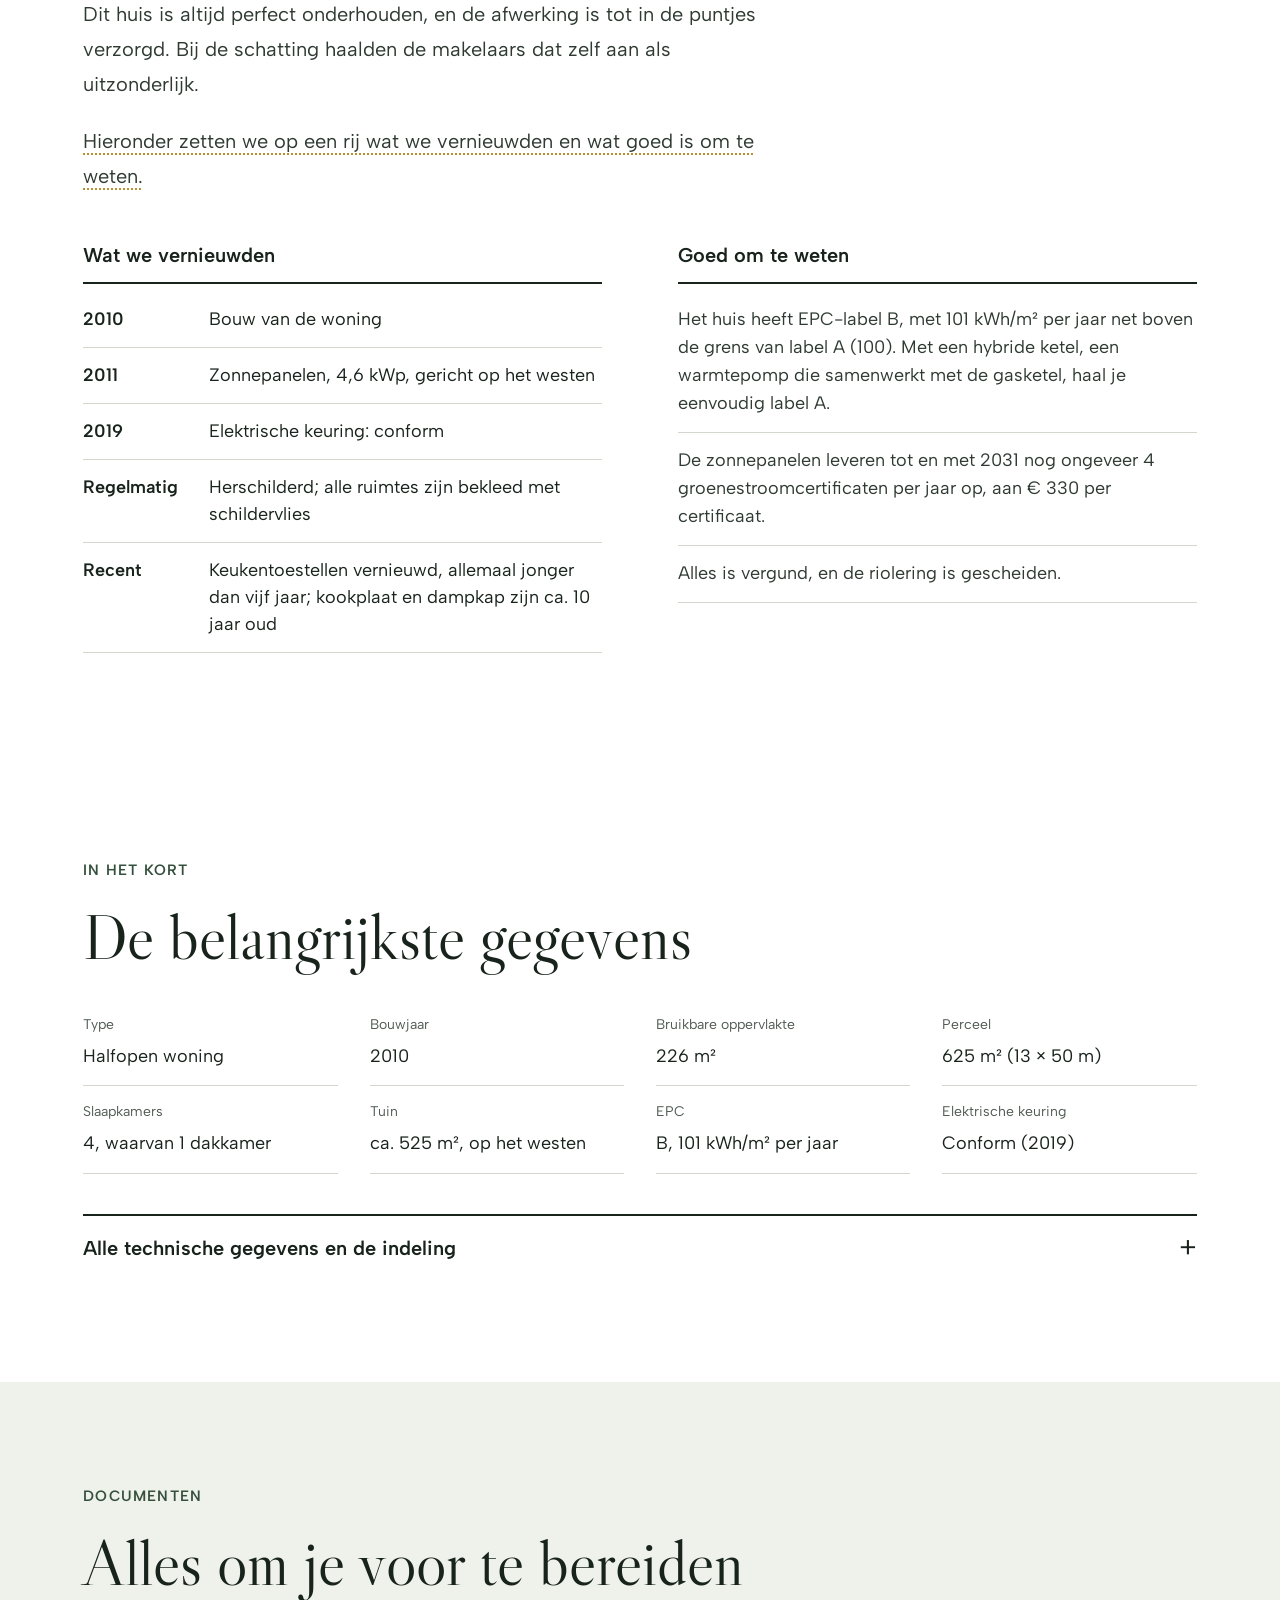
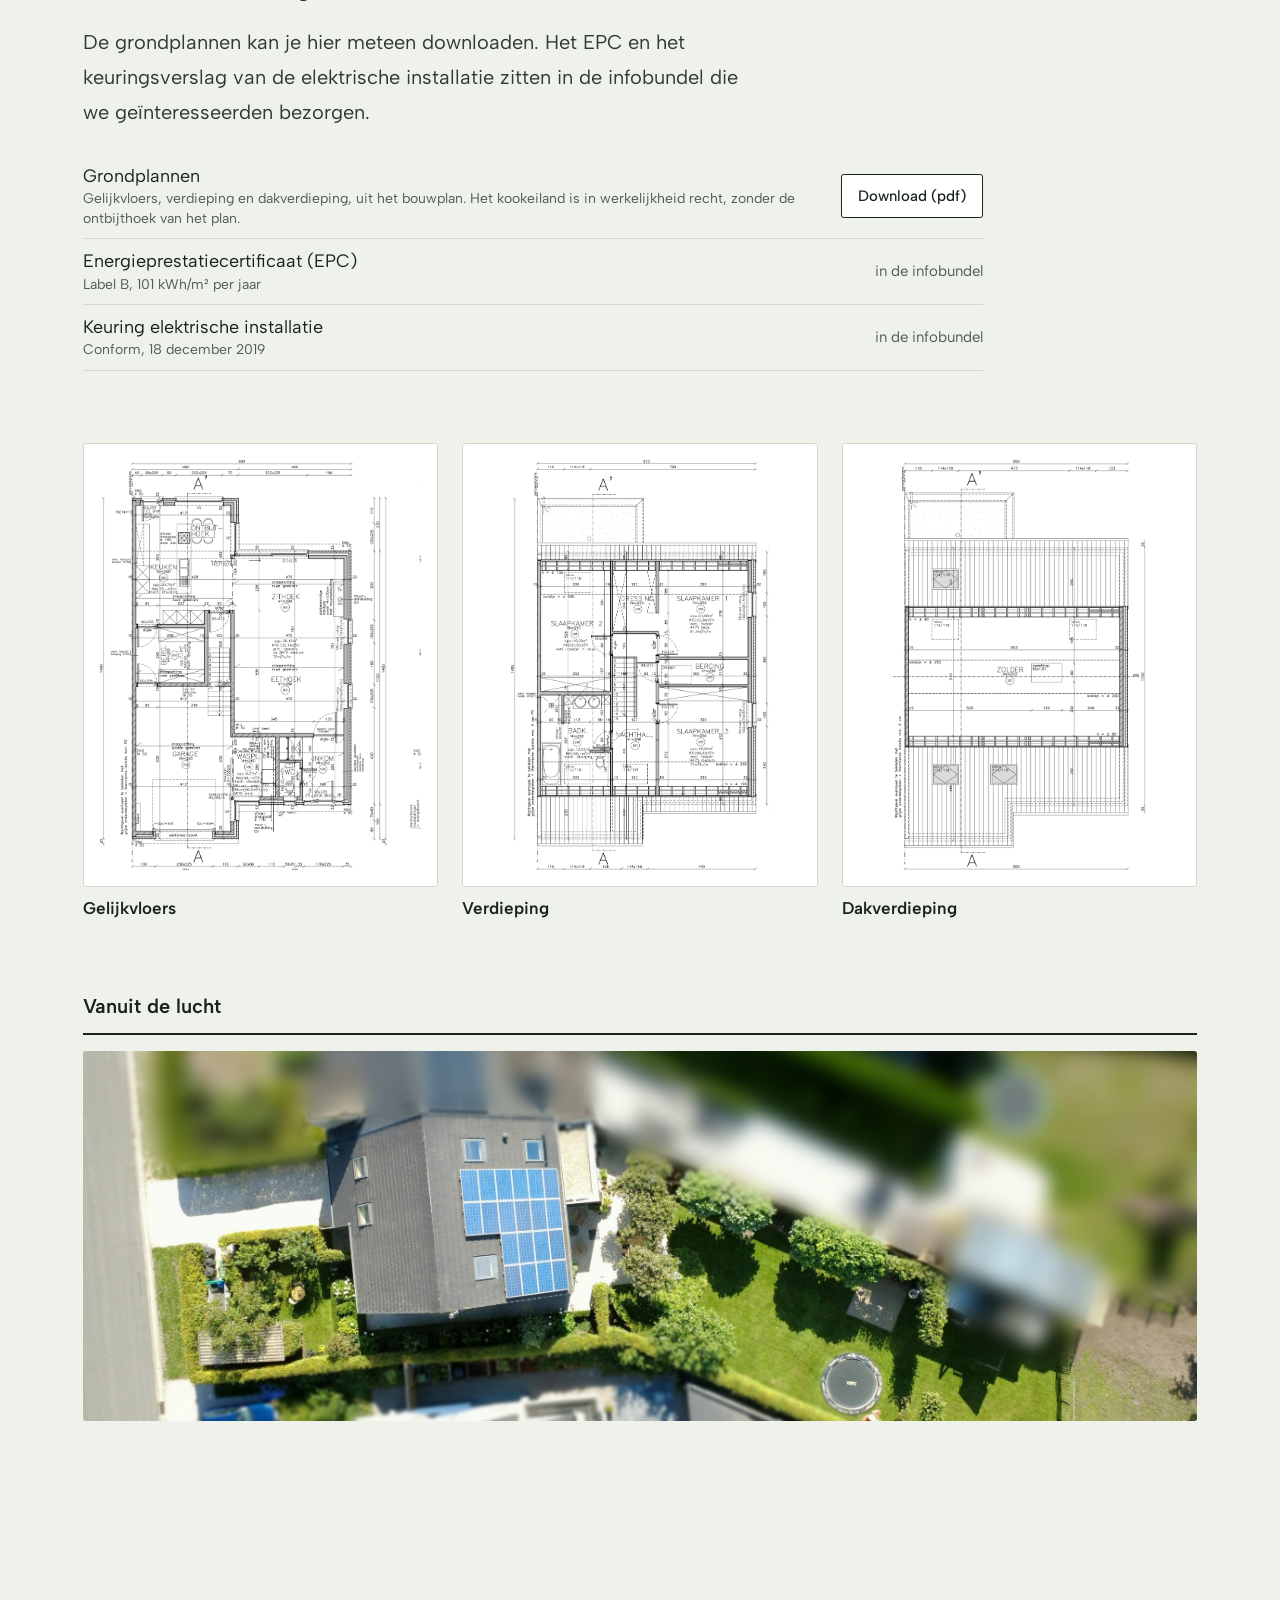
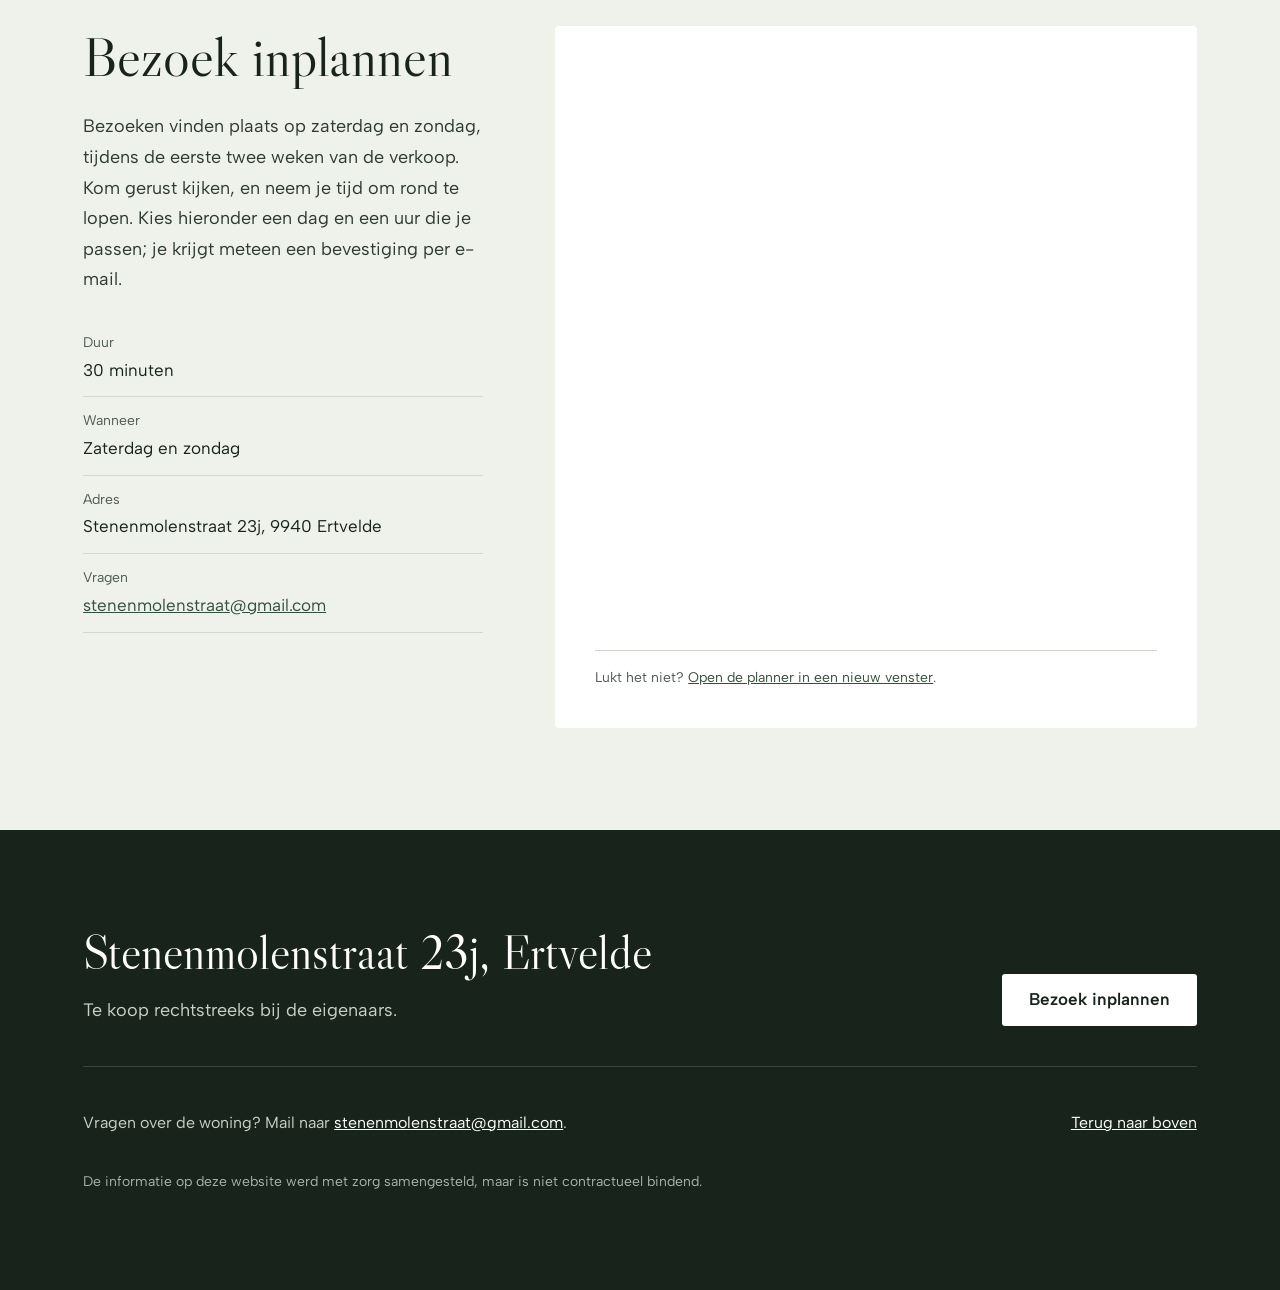
==== commit 6829057d: "EPC en keuring zitten in de infobundel, niet als download op de site Co-Authored-By: Claude Opus 5.5" ====
--- a/v2/index.html
+++ b/v2/index.html
@@ -653,7 +653,6 @@
         <dl>
           <div class="kv"><dt>EPC-label</dt><dd>B, eenvoudig naar A met een hybride ketel</dd></div>
           <div class="kv"><dt>Energiescore</dt><dd>101 kWh/m² per jaar, net boven de grens van label A (100)</dd></div>
-          <div class="kv"><dt>Unieke code EPC</dt><dd><span class="todo">code van het definitieve EPC</span></dd></div>
           <div class="kv"><dt>Verwarming</dt><dd>Condenserende gasketel, radiatoren met thermostatische kranen en kamerthermostaat; houtkachel in de leefruimte, met een startvoorraad brandhout</dd></div>
           <div class="kv"><dt>Warm water</dt><dd>Via de gasketel</dd></div>
           <div class="kv"><dt>Beglazing</dt><dd>Hoogrendementsglas in aluminium profielen, dakvensters in hout</dd></div>
@@ -682,12 +681,12 @@
     <span class="kicker">Documenten</span>
     <h2 id="documenten-titel" class="chapter-title">Alles om je voor te bereiden</h2>
     <div class="story">
-      <p>We zetten alle documenten online, zodat je je bezoek en je beslissing rustig kan voorbereiden.</p>
+      <p>De grondplannen kan je hier meteen downloaden. Het EPC en het keuringsverslag van de elektrische installatie zitten in de infobundel die we geïnteresseerden bezorgen.</p>
     </div>
     <ul class="docs">
       <li><span>Grondplannen<small>Gelijkvloers, verdieping en dakverdieping, uit het bouwplan. Het kookeiland is in werkelijkheid recht, zonder de ontbijthoek van het plan.</small></span><a class="btn btn-outline" href="media/grondplannen.pdf" download>Download (pdf)</a></li>
-      <li><span>Energieprestatiecertificaat (EPC)<small>Label B, 101 kWh/m² per jaar</small></span><span class="soon">volgt</span></li>
-      <li><span>Keuring elektrische installatie<small>Conform, 18 december 2019</small></span><span class="soon">volgt</span></li>
+      <li><span>Energieprestatiecertificaat (EPC)<small>Label B, 101 kWh/m² per jaar</small></span><span class="soon">in de infobundel</span></li>
+      <li><span>Keuring elektrische installatie<small>Conform, 18 december 2019</small></span><span class="soon">in de infobundel</span></li>
     </ul>
     <div class="gallery-wrap">
       <div class="plans-grid" data-gallery="plans" style="margin-top:0">
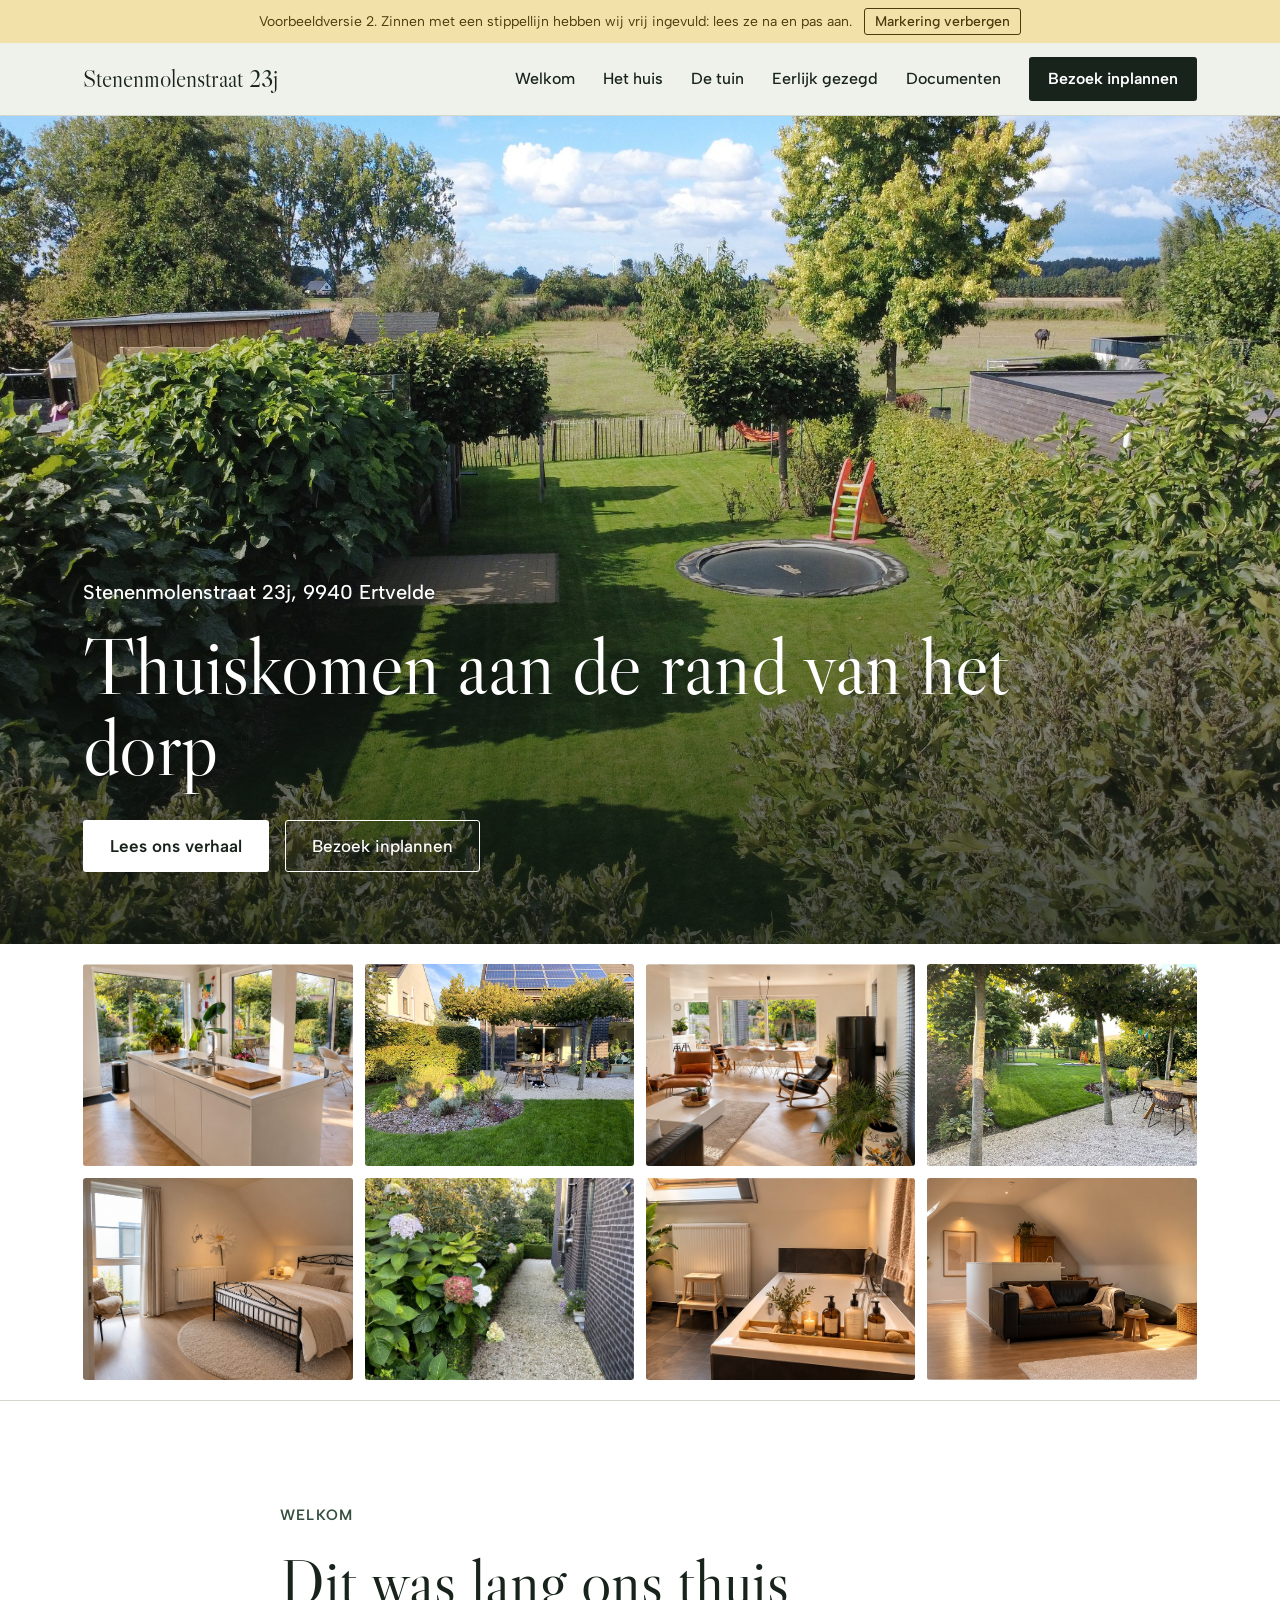
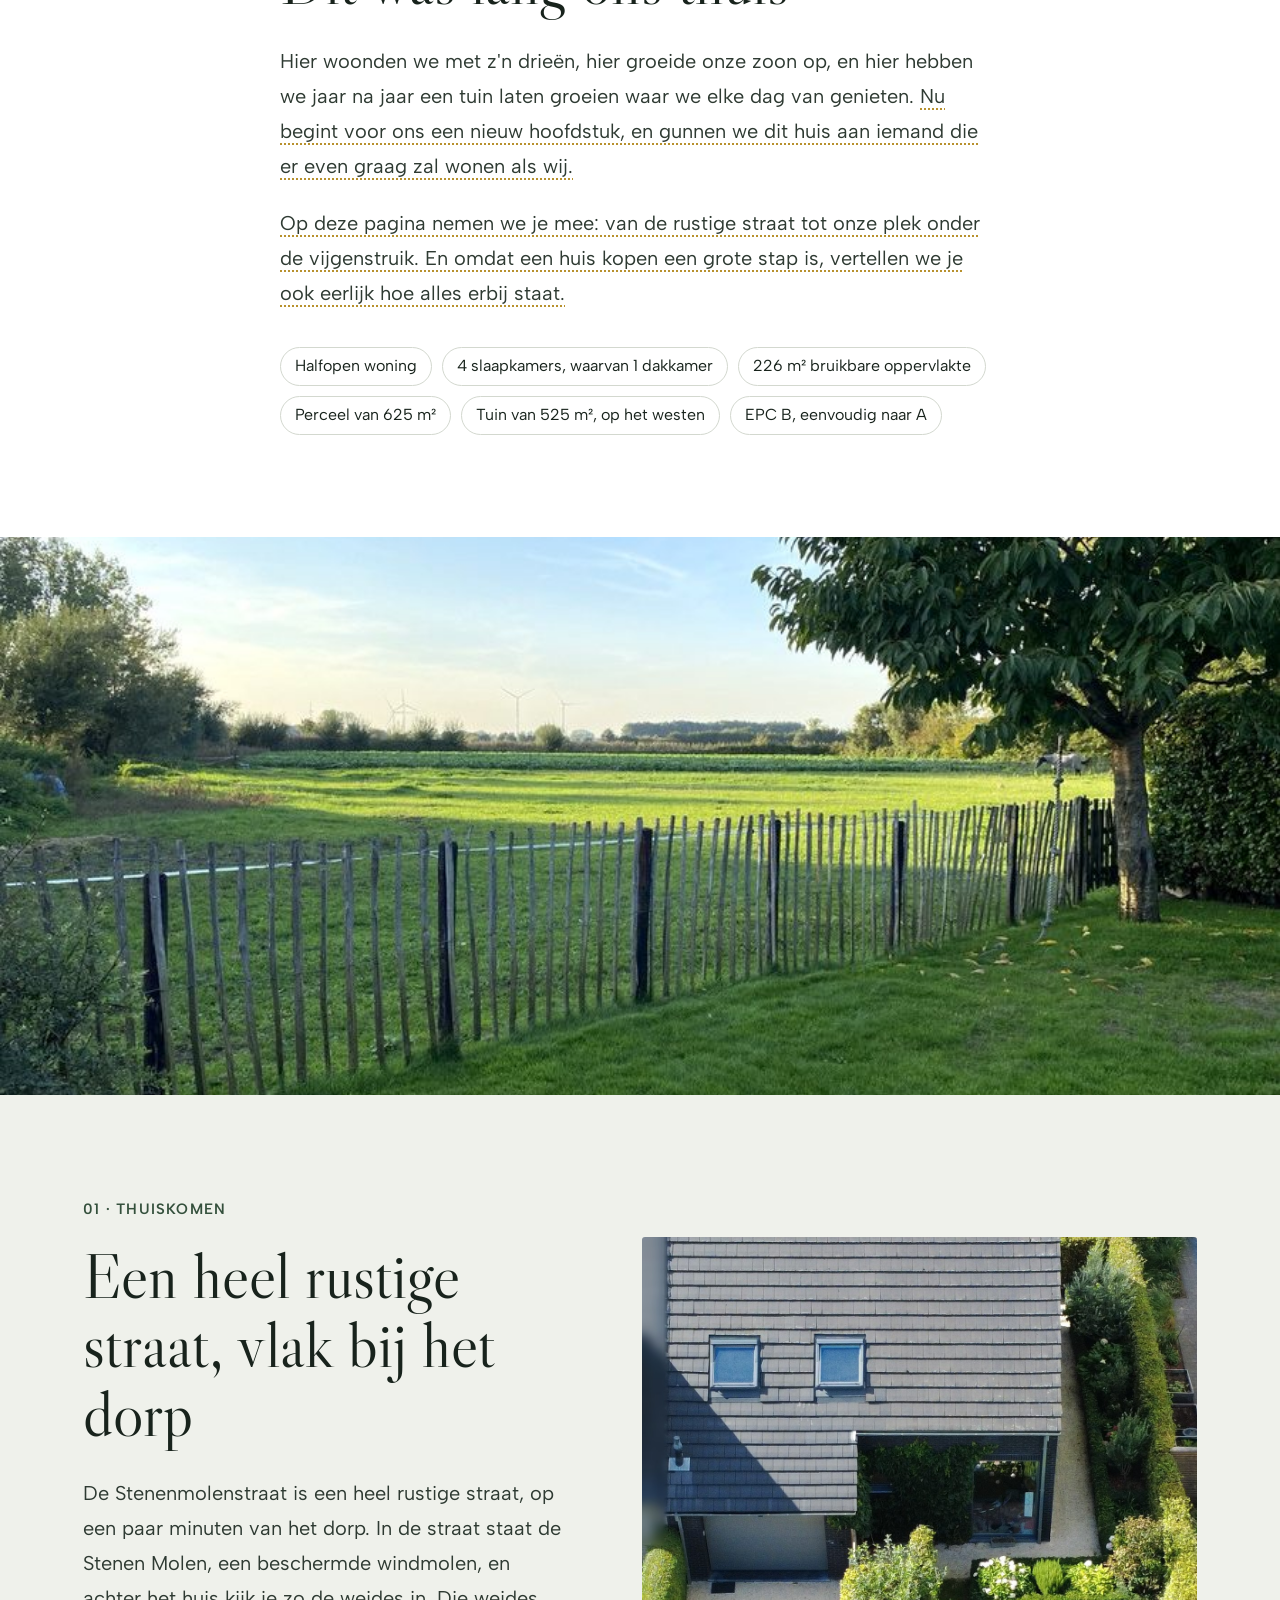
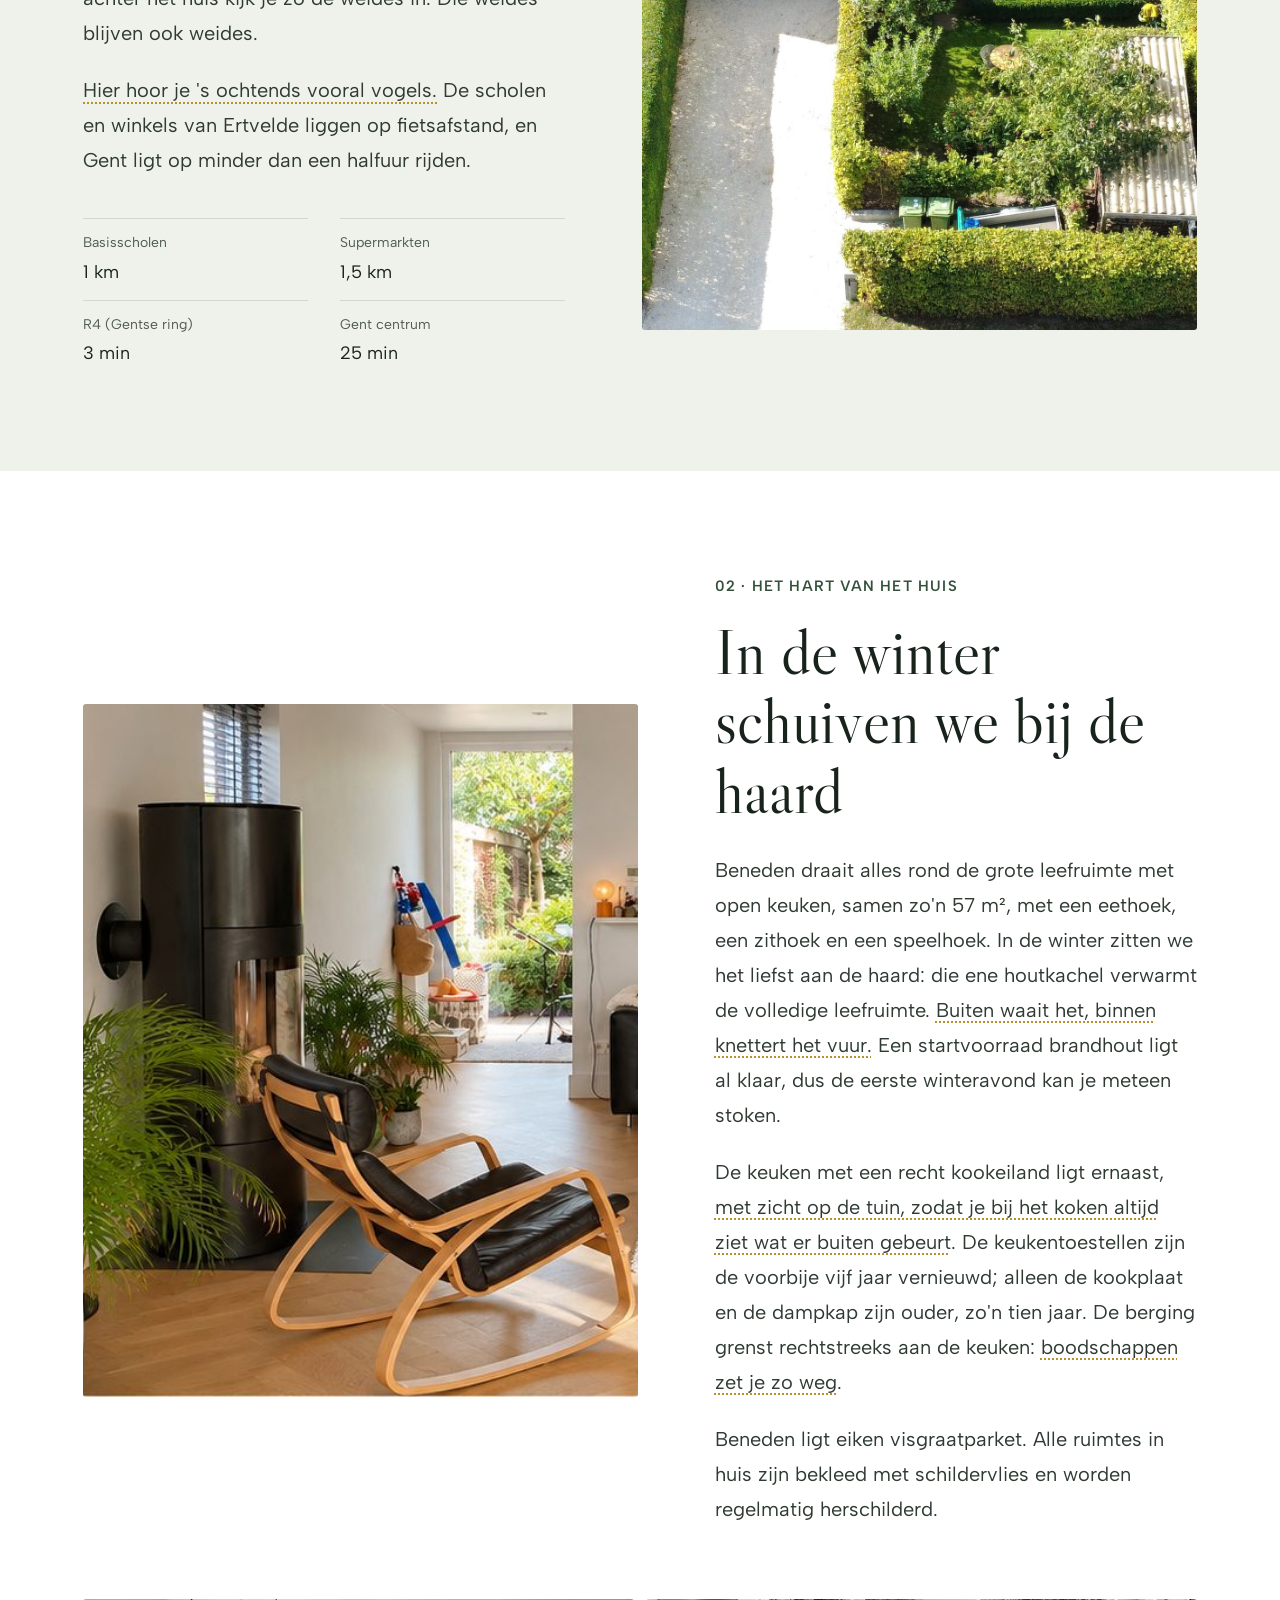
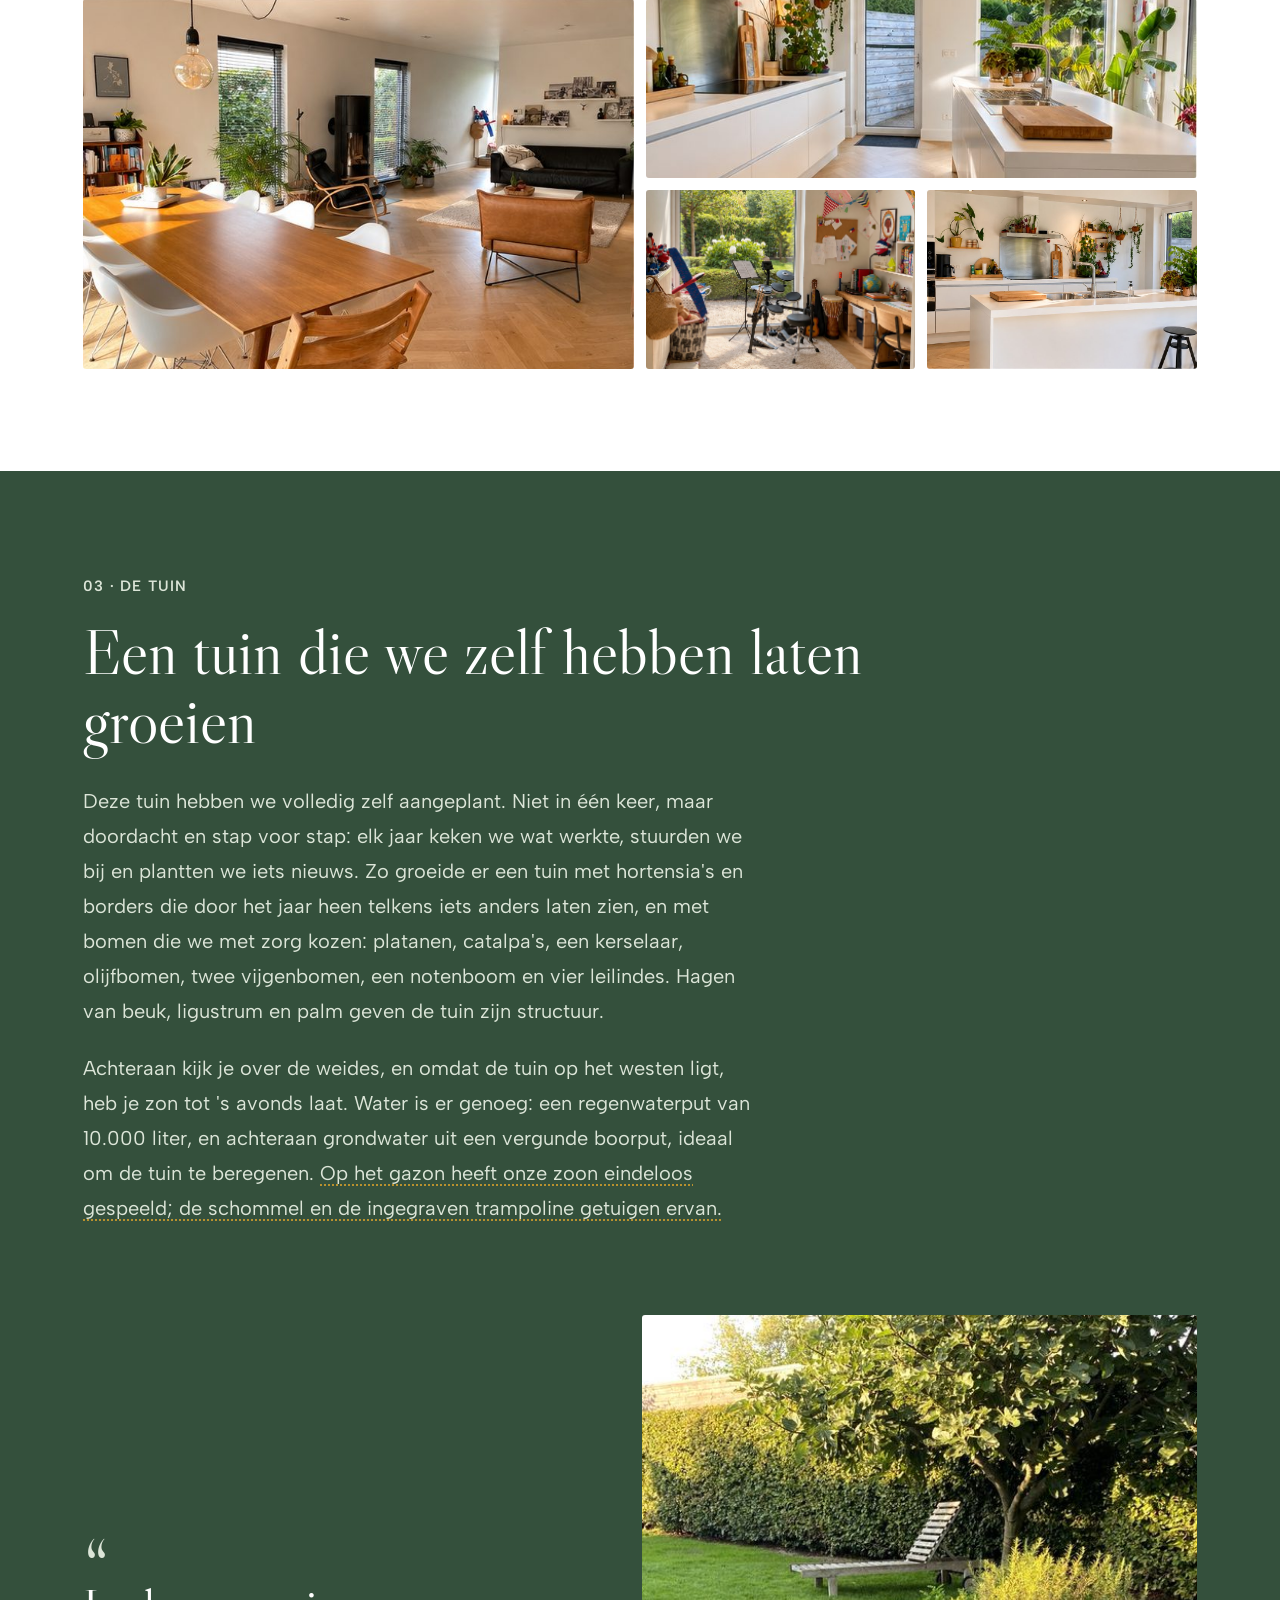
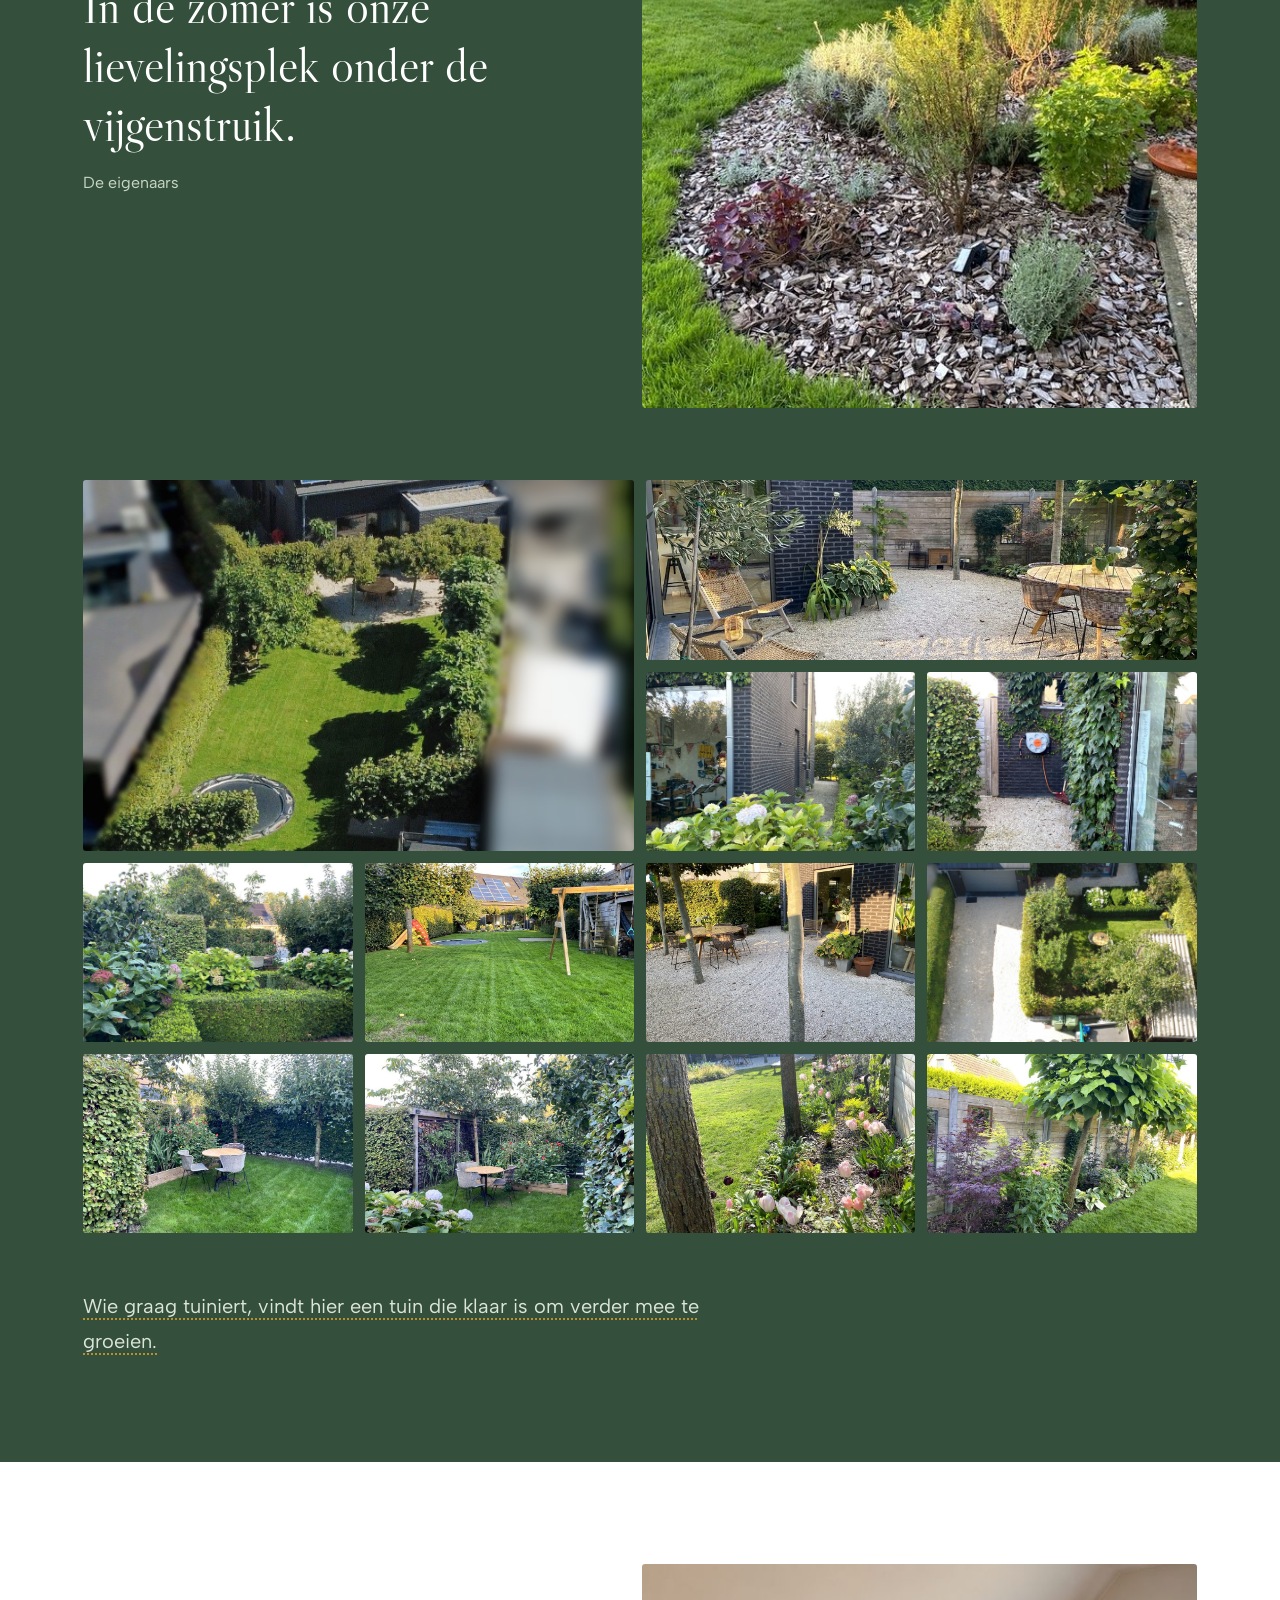
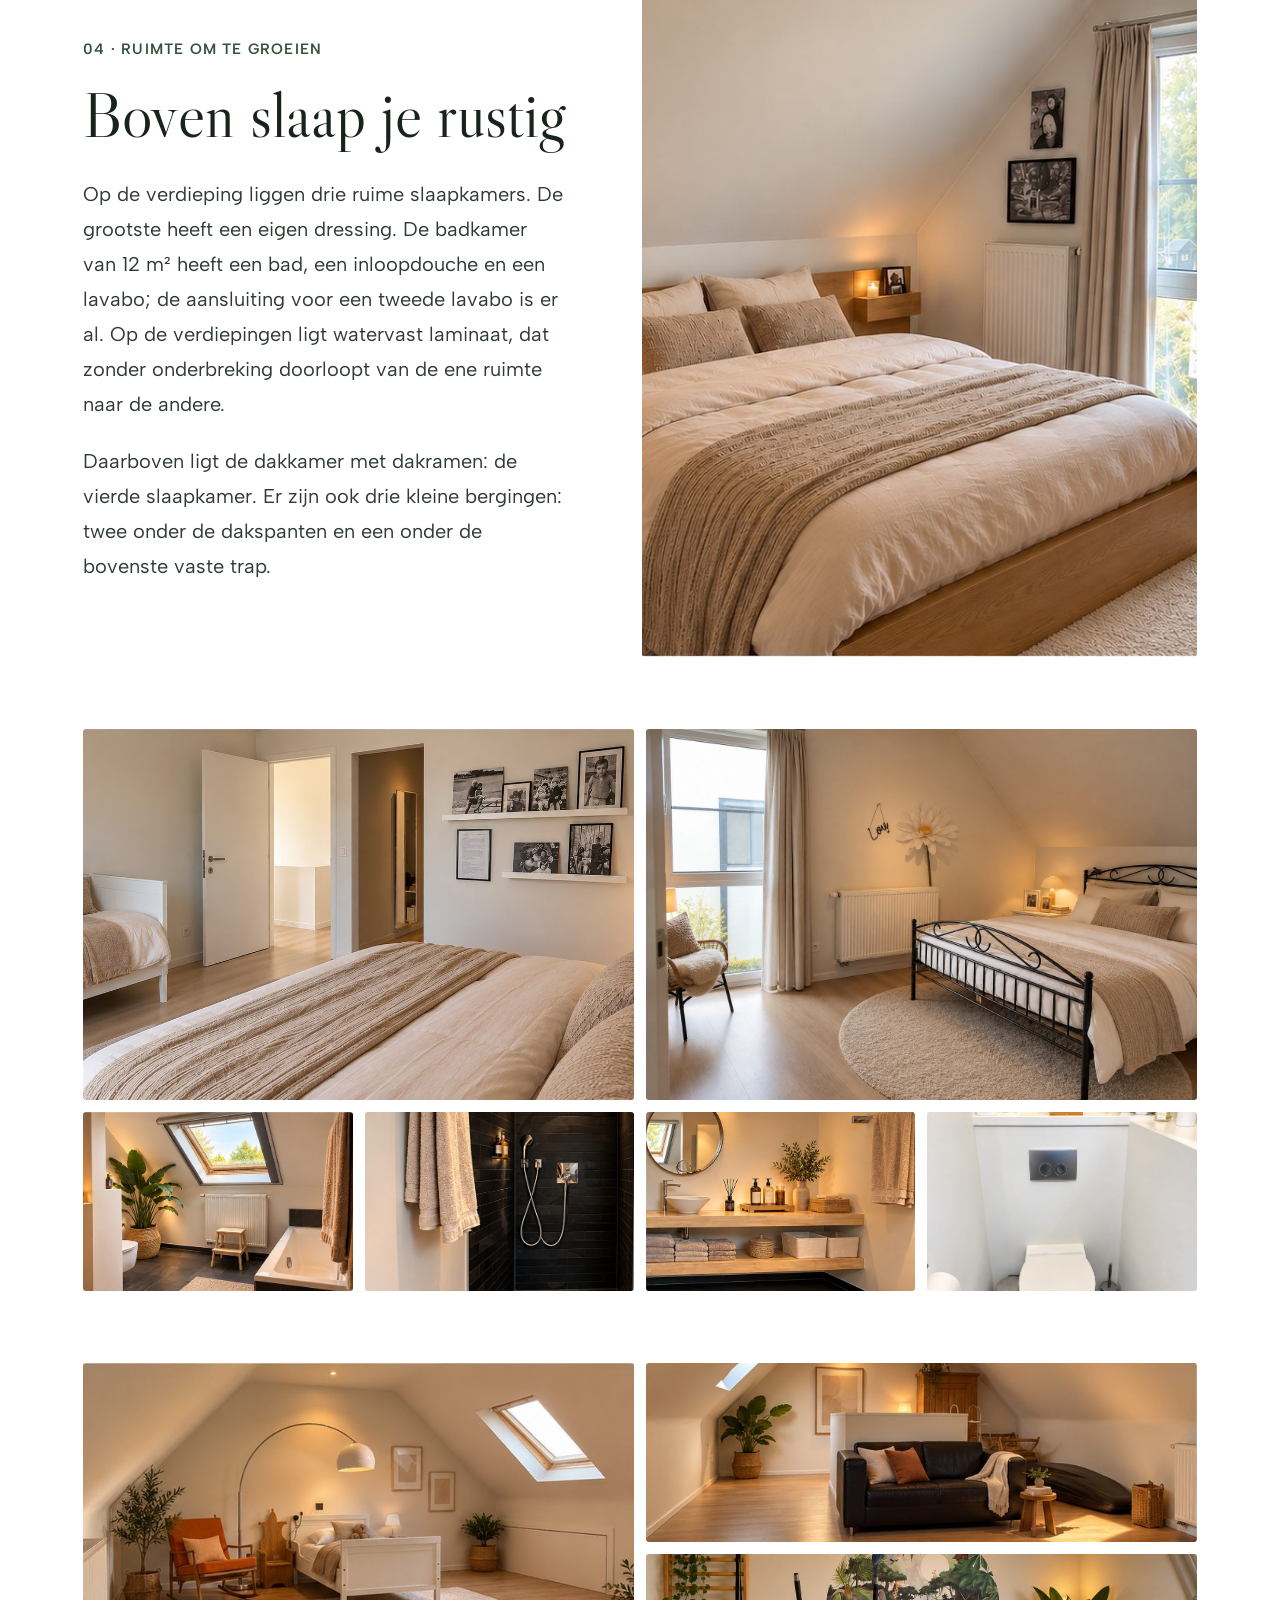
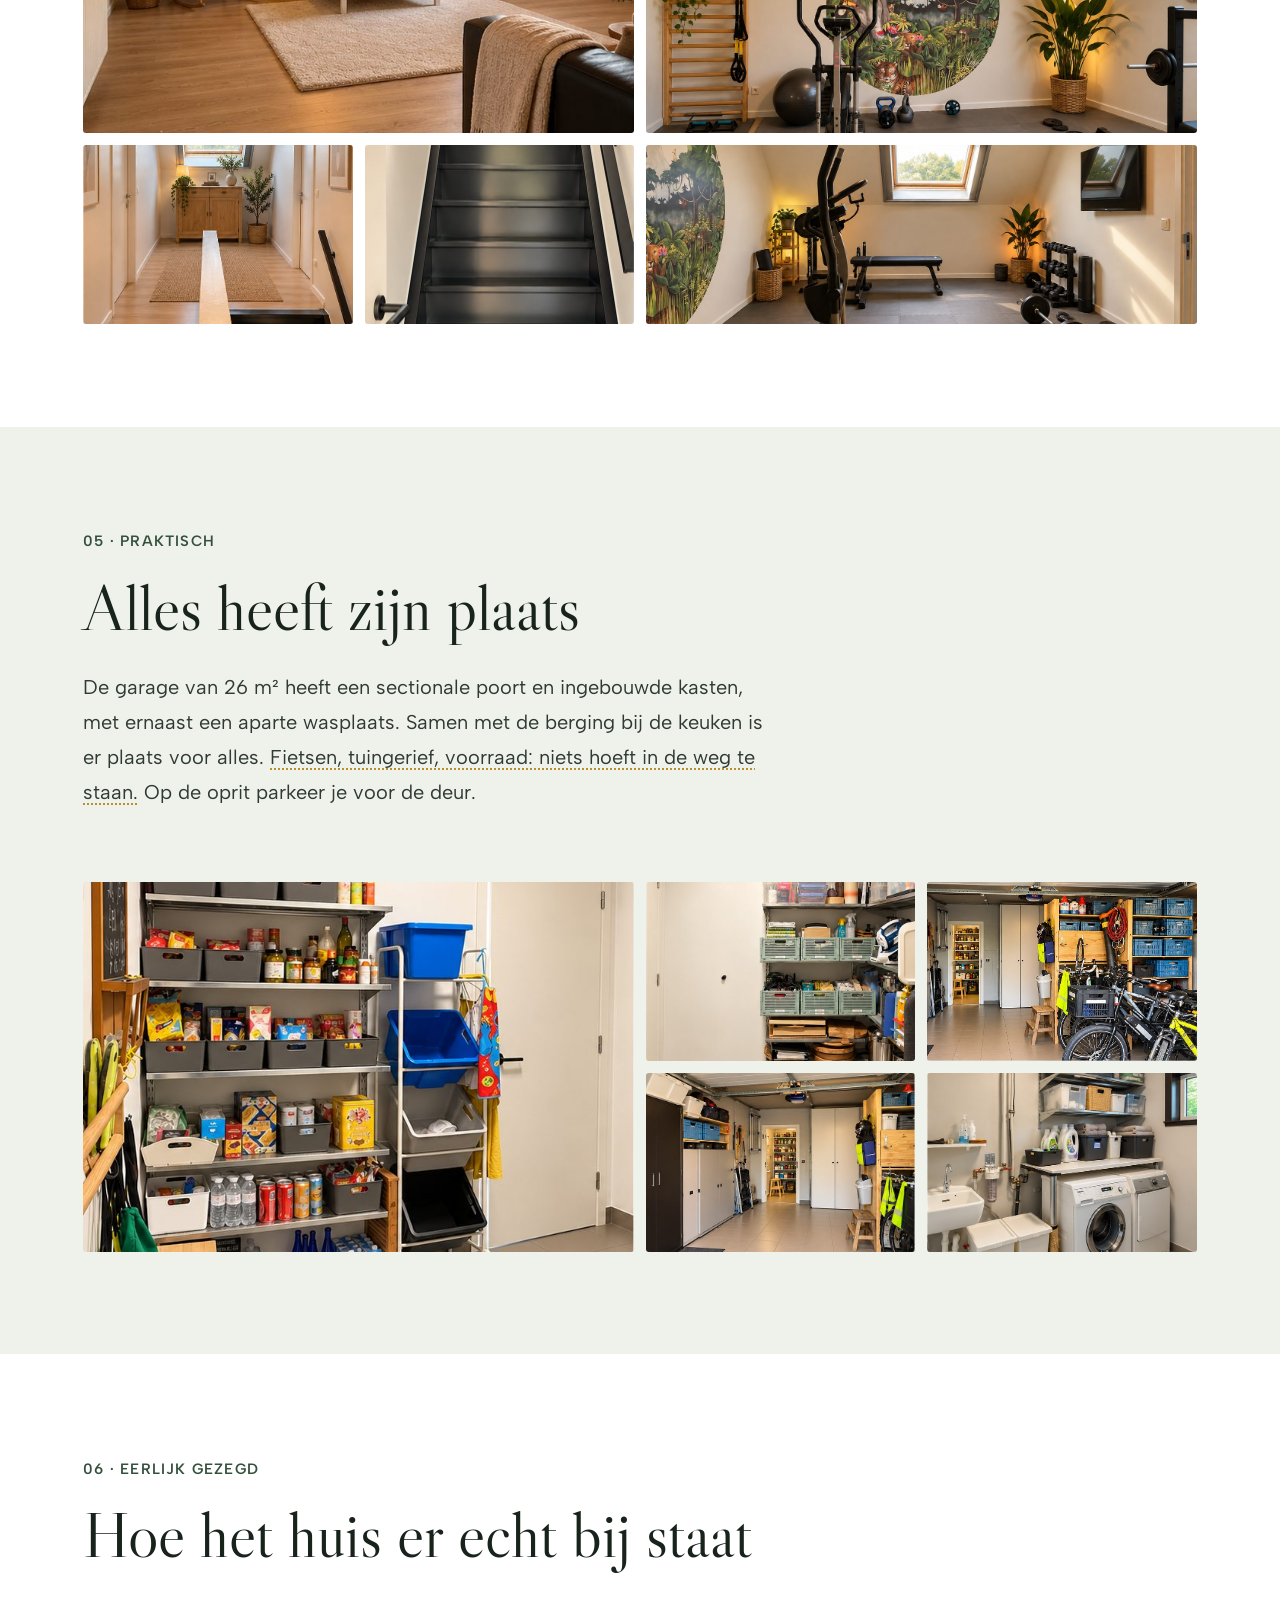
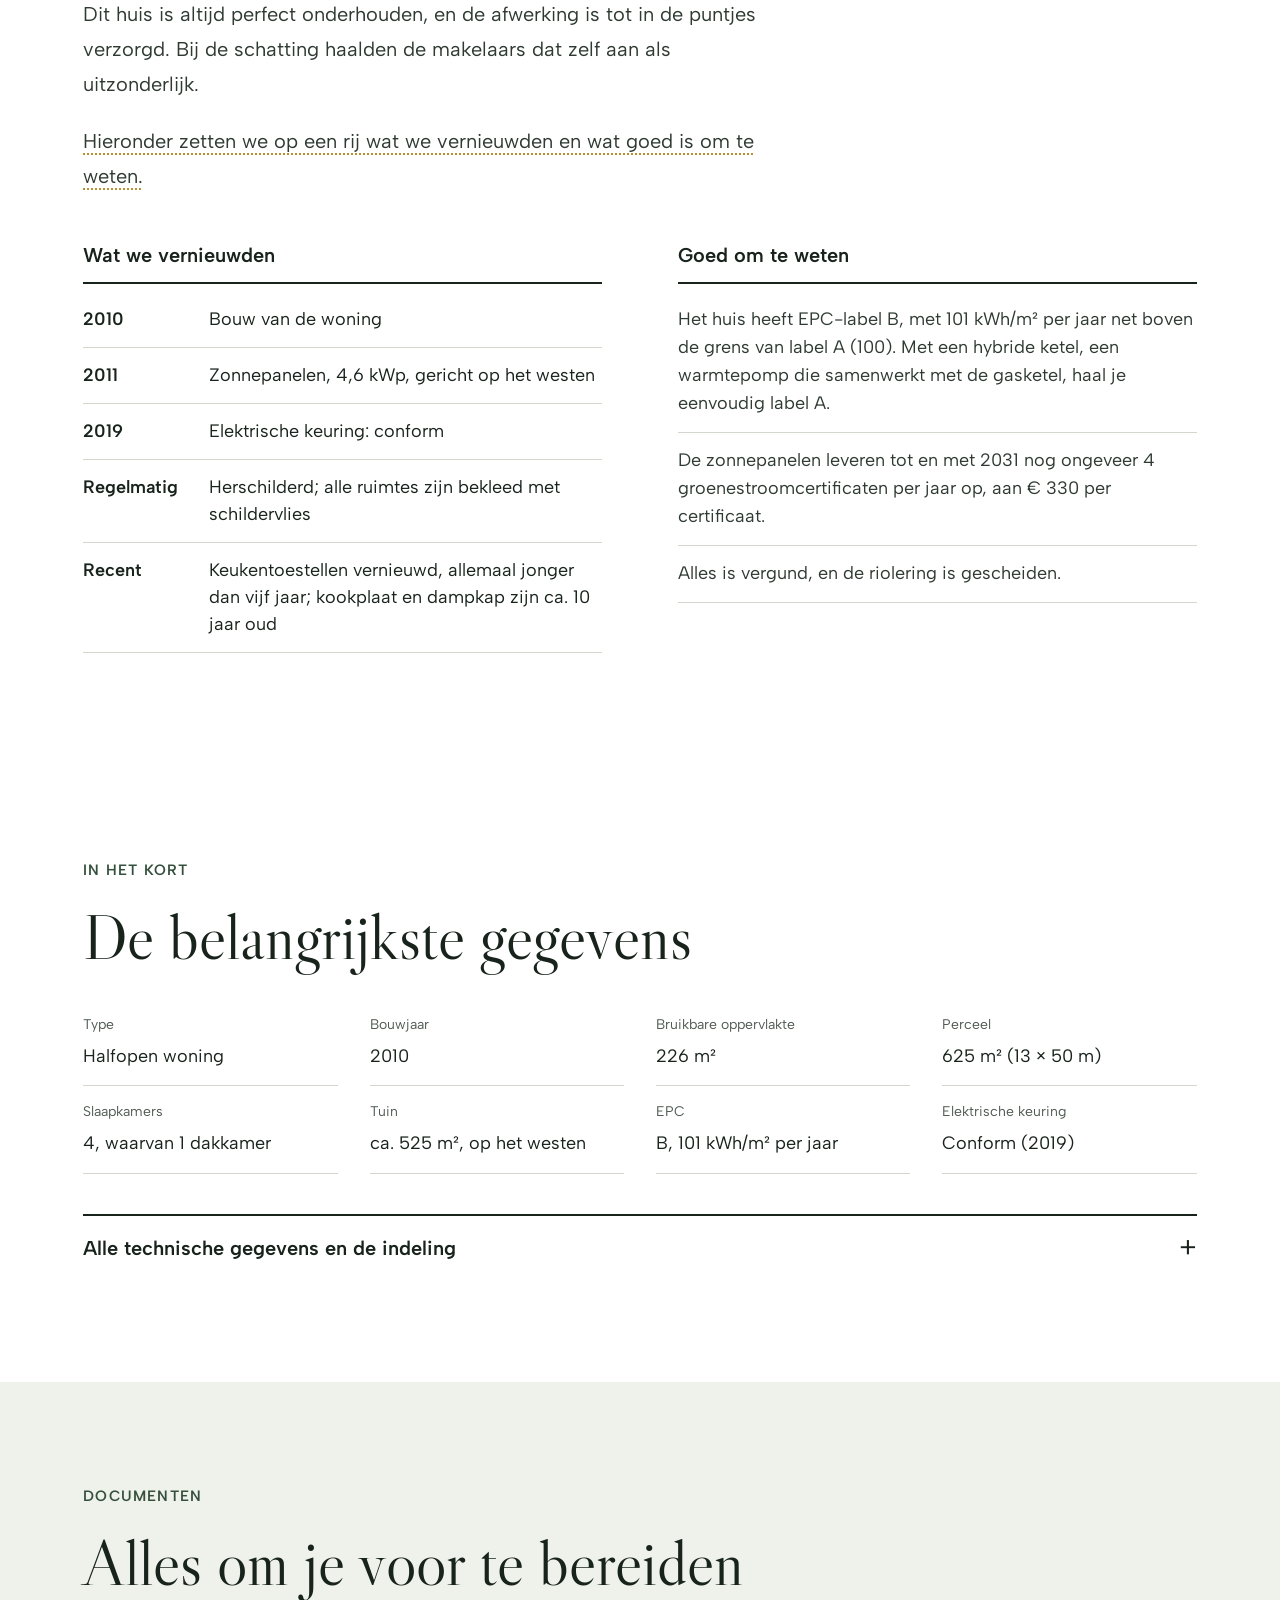
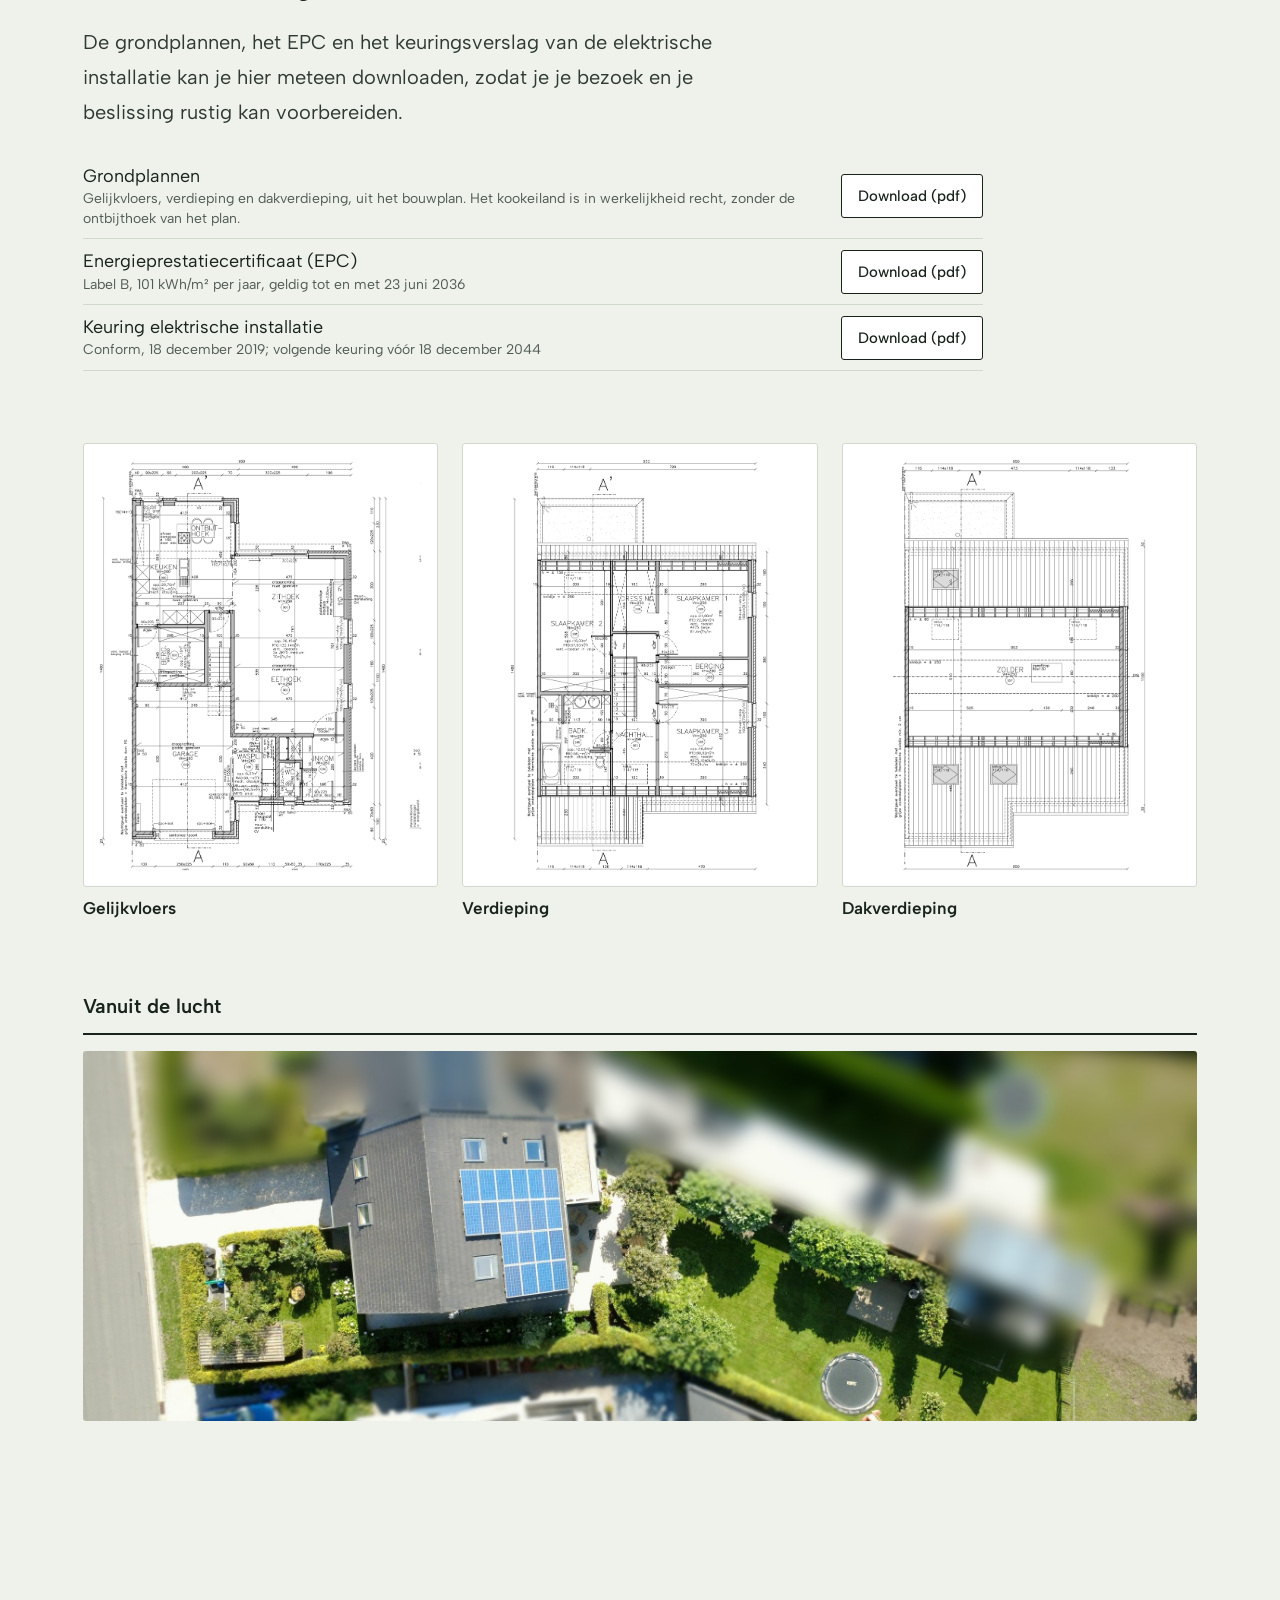
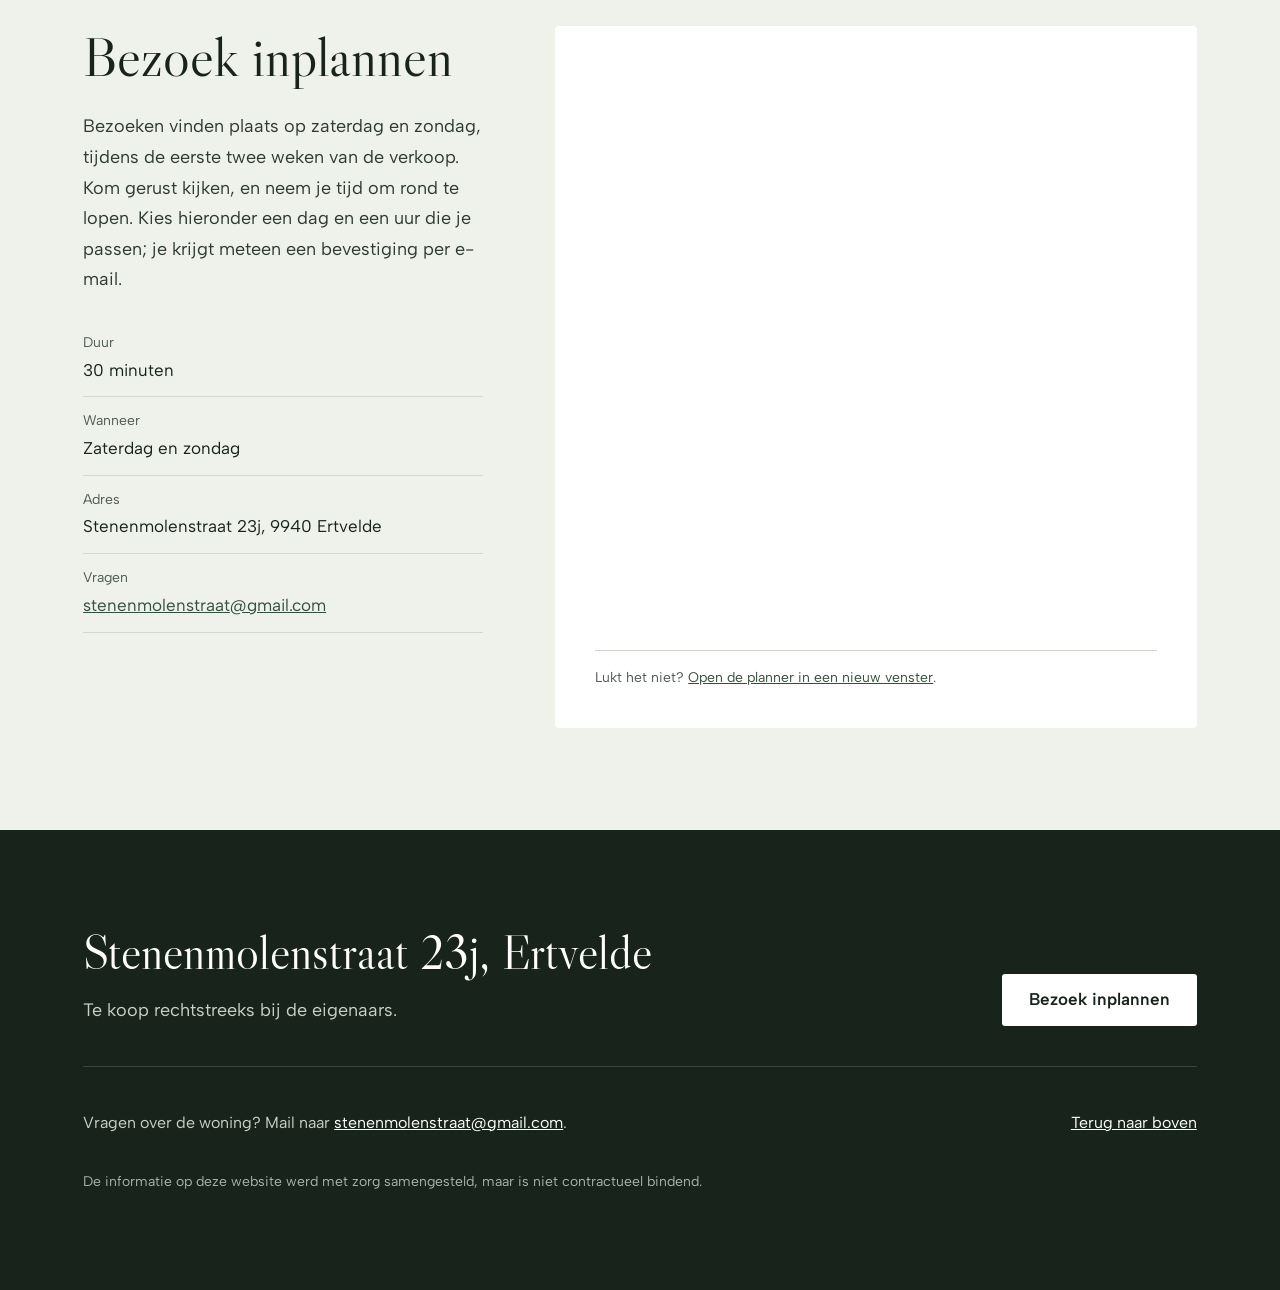
==== commit 35bed7d3: "Definitief EPC en keuringsverslag als download - media/epc.pdf: EPC nr. 20260623-0003899520-RES-1, l" ====
--- a/v2/index.html
+++ b/v2/index.html
@@ -653,6 +653,7 @@
         <dl>
           <div class="kv"><dt>EPC-label</dt><dd>B, eenvoudig naar A met een hybride ketel</dd></div>
           <div class="kv"><dt>Energiescore</dt><dd>101 kWh/m² per jaar, net boven de grens van label A (100)</dd></div>
+          <div class="kv"><dt>EPC-certificaat</dt><dd>Nr. 20260623-0003899520-RES-1, geldig tot en met 23 juni 2036. <a href="media/epc.pdf" download="EPC Stenenmolenstraat 23j.pdf">Download het EPC (pdf)</a></dd></div>
           <div class="kv"><dt>Verwarming</dt><dd>Condenserende gasketel, radiatoren met thermostatische kranen en kamerthermostaat; houtkachel in de leefruimte, met een startvoorraad brandhout</dd></div>
           <div class="kv"><dt>Warm water</dt><dd>Via de gasketel</dd></div>
           <div class="kv"><dt>Beglazing</dt><dd>Hoogrendementsglas in aluminium profielen, dakvensters in hout</dd></div>
@@ -663,7 +664,7 @@
       <div>
         <h3 class="col-title col-title--top">Installaties</h3>
         <dl>
-          <div class="kv"><dt>Elektrische keuring</dt><dd>Conform, 18 december 2019</dd></div>
+          <div class="kv"><dt>Elektrische keuring</dt><dd>Conform, 18 december 2019; volgende keuring vóór 18 december 2044. <a href="media/keuring-elektrische-installatie.pdf" download="Keuring elektrische installatie Stenenmolenstraat 23j.pdf">Download het keuringsverslag (pdf)</a></dd></div>
           <div class="kv"><dt>Regenwaterput</dt><dd>10.000 liter</dd></div>
           <div class="kv"><dt>Grondwater</dt><dd>Vergunde boorput achteraan in de tuin, voor tuinberegening</dd></div>
           <div class="kv"><dt>Riolering</dt><dd>Gescheiden</dd></div>
@@ -681,12 +682,12 @@
     <span class="kicker">Documenten</span>
     <h2 id="documenten-titel" class="chapter-title">Alles om je voor te bereiden</h2>
     <div class="story">
-      <p>De grondplannen kan je hier meteen downloaden. Het EPC en het keuringsverslag van de elektrische installatie zitten in de infobundel die we geïnteresseerden bezorgen.</p>
+      <p>De grondplannen, het EPC en het keuringsverslag van de elektrische installatie kan je hier meteen downloaden, zodat je je bezoek en je beslissing rustig kan voorbereiden.</p>
     </div>
     <ul class="docs">
       <li><span>Grondplannen<small>Gelijkvloers, verdieping en dakverdieping, uit het bouwplan. Het kookeiland is in werkelijkheid recht, zonder de ontbijthoek van het plan.</small></span><a class="btn btn-outline" href="media/grondplannen.pdf" download>Download (pdf)</a></li>
-      <li><span>Energieprestatiecertificaat (EPC)<small>Label B, 101 kWh/m² per jaar</small></span><span class="soon">in de infobundel</span></li>
-      <li><span>Keuring elektrische installatie<small>Conform, 18 december 2019</small></span><span class="soon">in de infobundel</span></li>
+      <li><span>Energieprestatiecertificaat (EPC)<small>Label B, 101 kWh/m² per jaar, geldig tot en met 23 juni 2036</small></span><a class="btn btn-outline" href="media/epc.pdf" download="EPC Stenenmolenstraat 23j.pdf">Download (pdf)</a></li>
+      <li><span>Keuring elektrische installatie<small>Conform, 18 december 2019; volgende keuring vóór 18 december 2044</small></span><a class="btn btn-outline" href="media/keuring-elektrische-installatie.pdf" download="Keuring elektrische installatie Stenenmolenstraat 23j.pdf">Download (pdf)</a></li>
     </ul>
     <div class="gallery-wrap">
       <div class="plans-grid" data-gallery="plans" style="margin-top:0">
